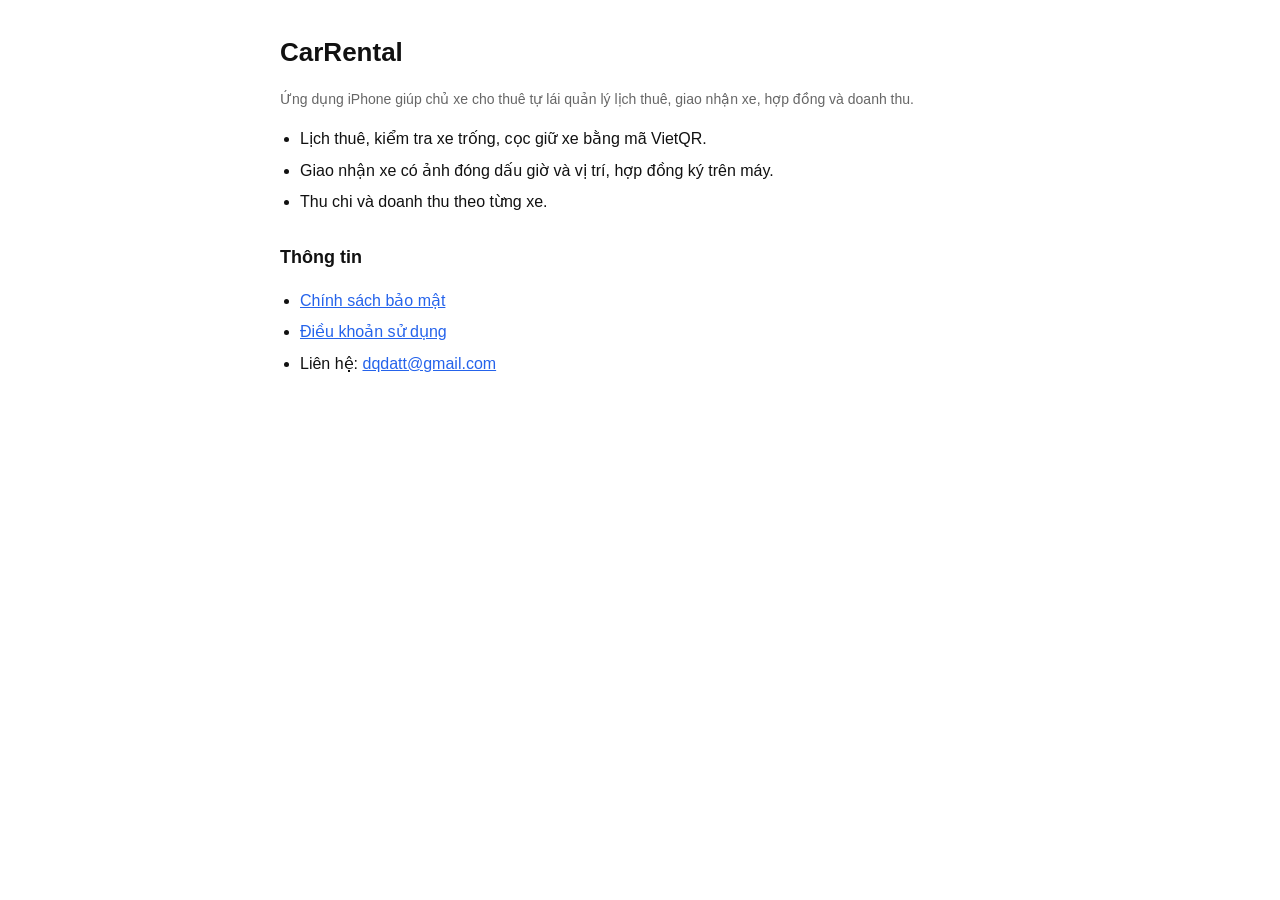
==== index.html @ dd9d507a "Trang pháp lý CarRental: Chính sách bảo mật, Điều khoản sử dụng Co-Authored-By: Claude Opus 5.5 <nor" ====
<!doctype html>
<html lang="vi"><head><meta charset="utf-8"><meta name="viewport" content="width=device-width,initial-scale=1">
<title>CarRental · Quản lý xe tự lái</title><style>body{font:16px/1.6 -apple-system,BlinkMacSystemFont,"Segoe UI",Roboto,sans-serif;color:#111;background:#fff;margin:0}
main{max-width:720px;margin:0 auto;padding:32px 20px 56px}h1{font-size:26px;margin:0 0 4px}h2{font-size:18px;margin:28px 0 6px}
.muted{color:#666;font-size:14px}ul{padding-left:20px}li{margin:6px 0}a{color:#2563eb}
@media (prefers-color-scheme:dark){body{background:#0b0d10;color:#e8eaed}.muted{color:#9aa0a6}a{color:#6ea8fe}}</style></head>
<body><main>
<h1>CarRental</h1>
<p class="muted">Ứng dụng iPhone giúp chủ xe cho thuê tự lái quản lý lịch thuê, giao nhận xe, hợp đồng và doanh thu.</p>
<ul>
<li>Lịch thuê, kiểm tra xe trống, cọc giữ xe bằng mã VietQR.</li>
<li>Giao nhận xe có ảnh đóng dấu giờ và vị trí, hợp đồng ký trên máy.</li>
<li>Thu chi và doanh thu theo từng xe.</li>
</ul>
<h2>Thông tin</h2>
<ul>
<li><a href="privacy.html">Chính sách bảo mật</a></li>
<li><a href="terms.html">Điều khoản sử dụng</a></li>
<li>Liên hệ: <a href="mailto:dqdatt@gmail.com">dqdatt@gmail.com</a></li>
</ul>
</main></body></html>
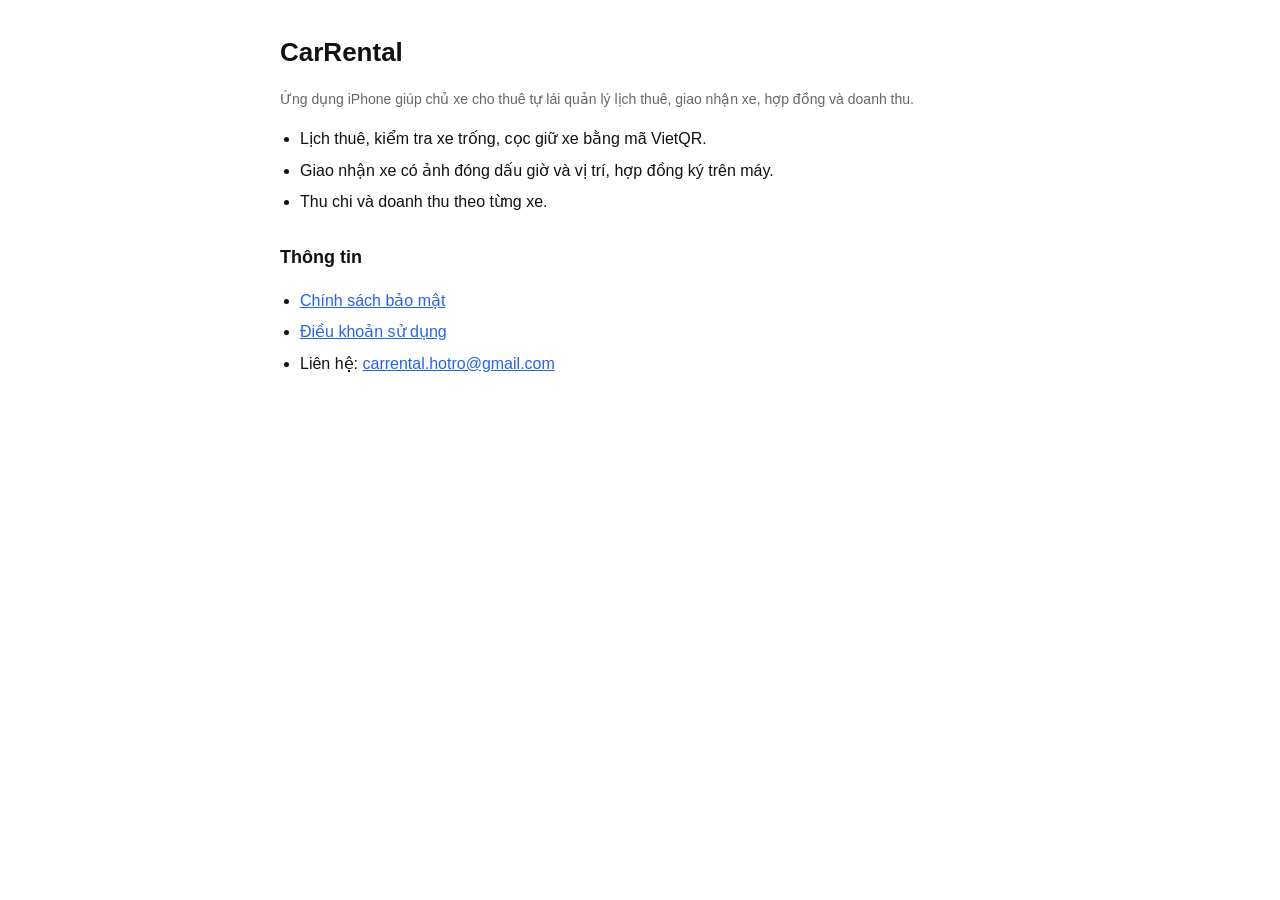
==== commit 25df9f81: "Cập nhật chính sách: đăng nhập bằng email, mã gửi qua Gmail, email liên hệ carrental.hotro@gmail.com" ====
--- a/index.html
+++ b/index.html
@@ -16,6 +16,6 @@
 <ul>
 <li><a href="privacy.html">Chính sách bảo mật</a></li>
 <li><a href="terms.html">Điều khoản sử dụng</a></li>
-<li>Liên hệ: <a href="mailto:dqdatt@gmail.com">dqdatt@gmail.com</a></li>
+<li>Liên hệ: <a href="mailto:carrental.hotro@gmail.com">carrental.hotro@gmail.com</a></li>
 </ul>
 </main></body></html>
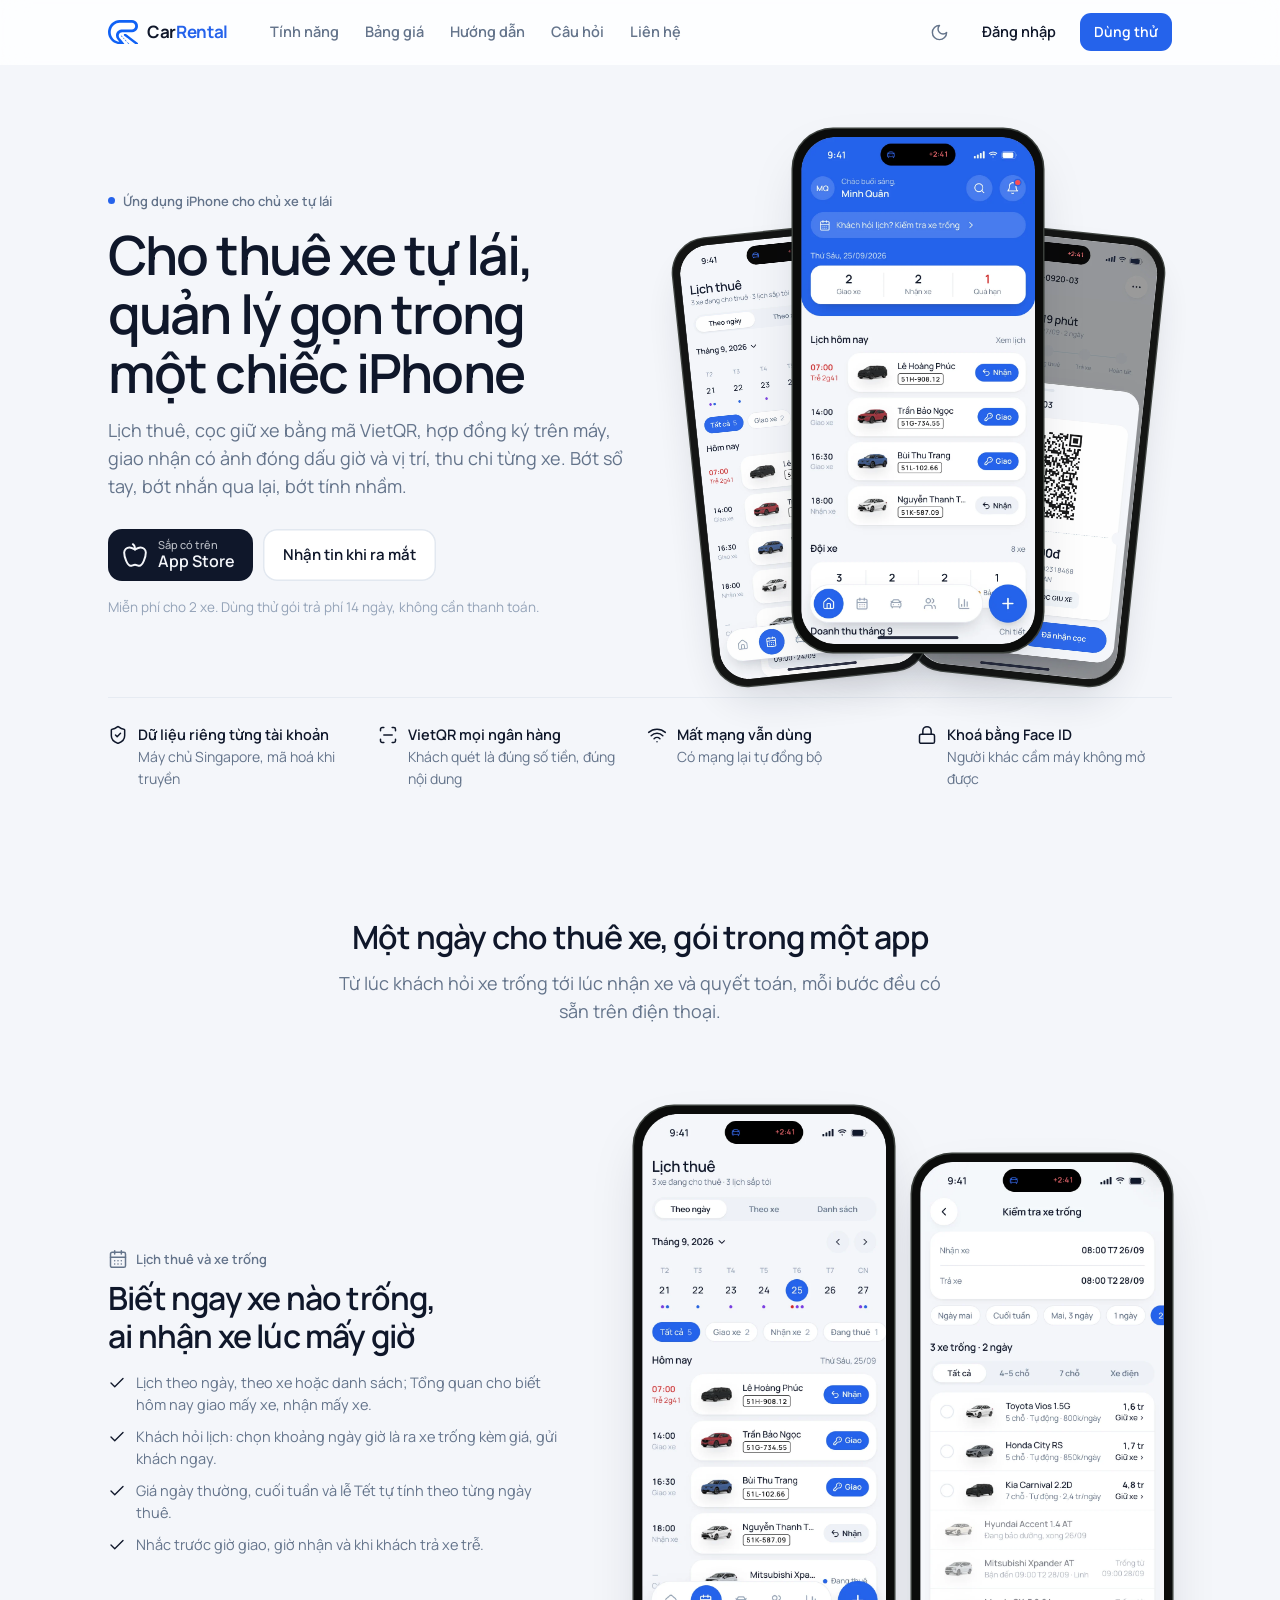
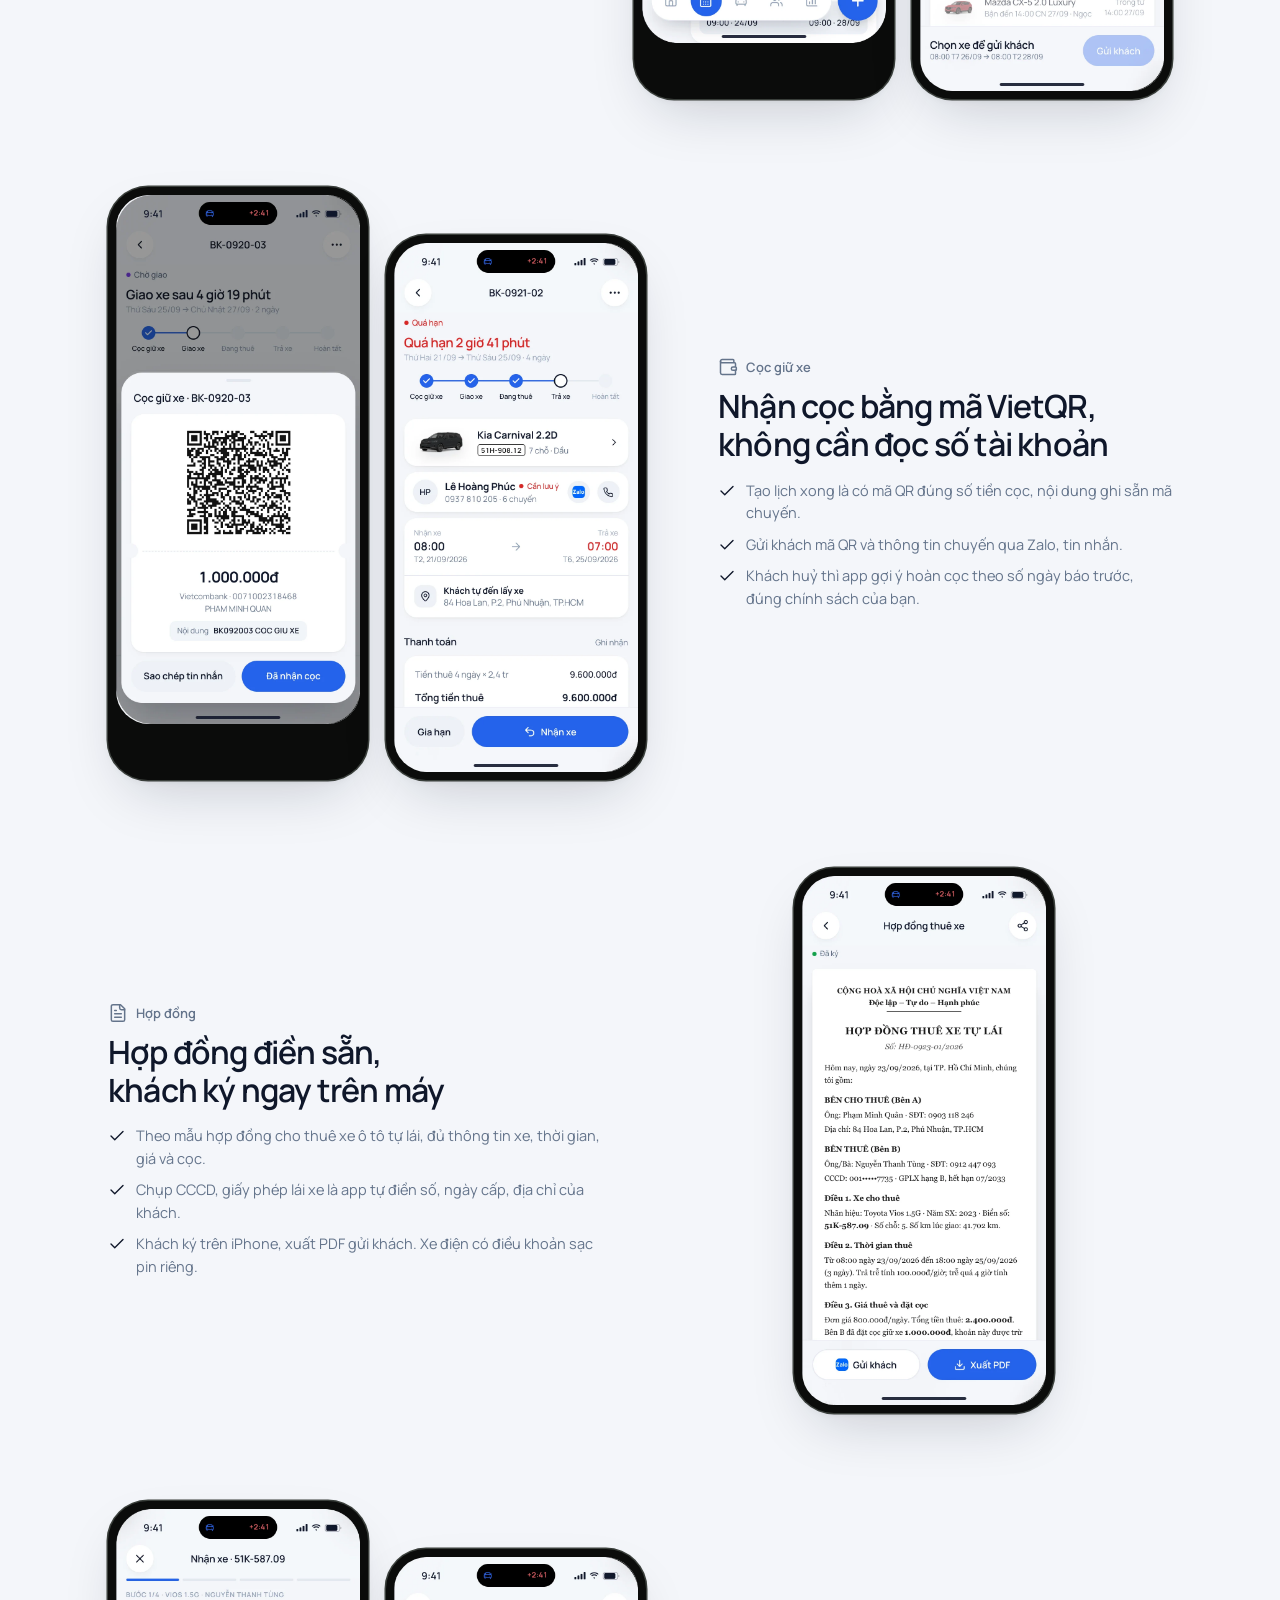
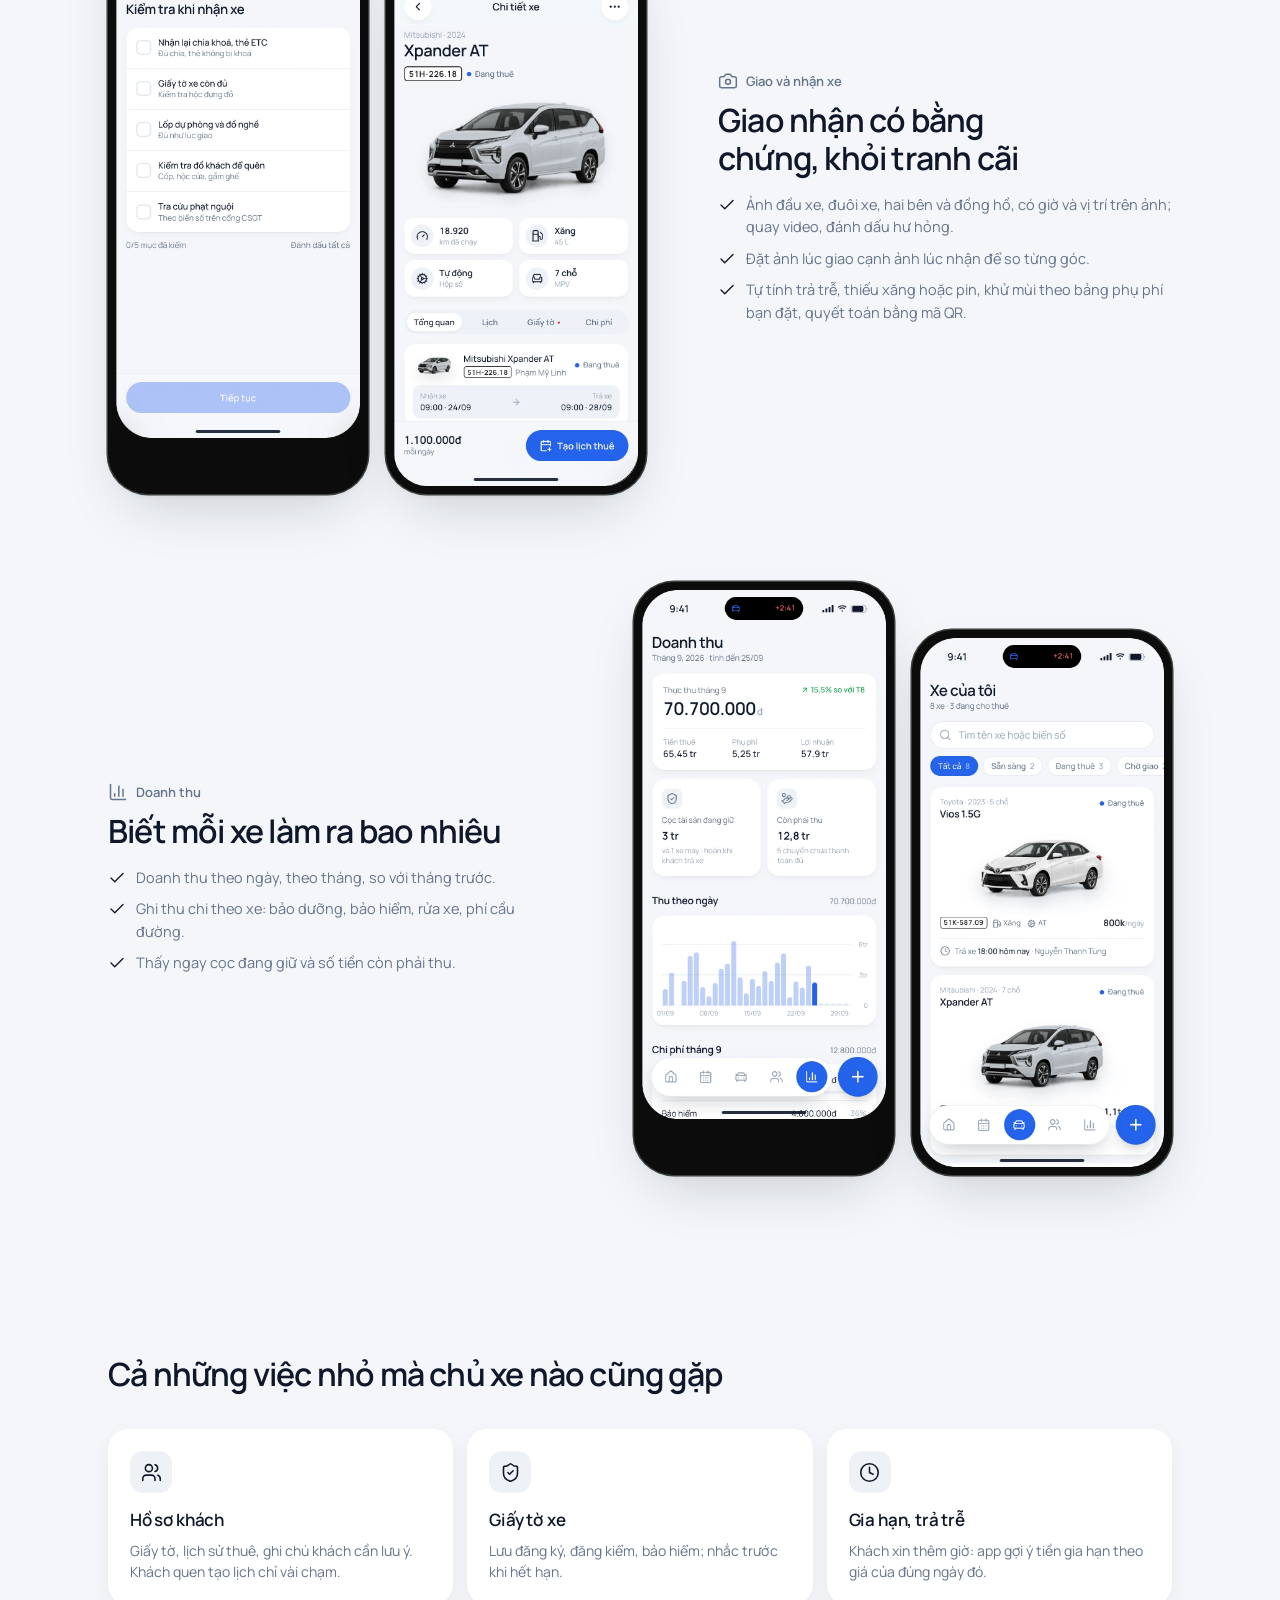
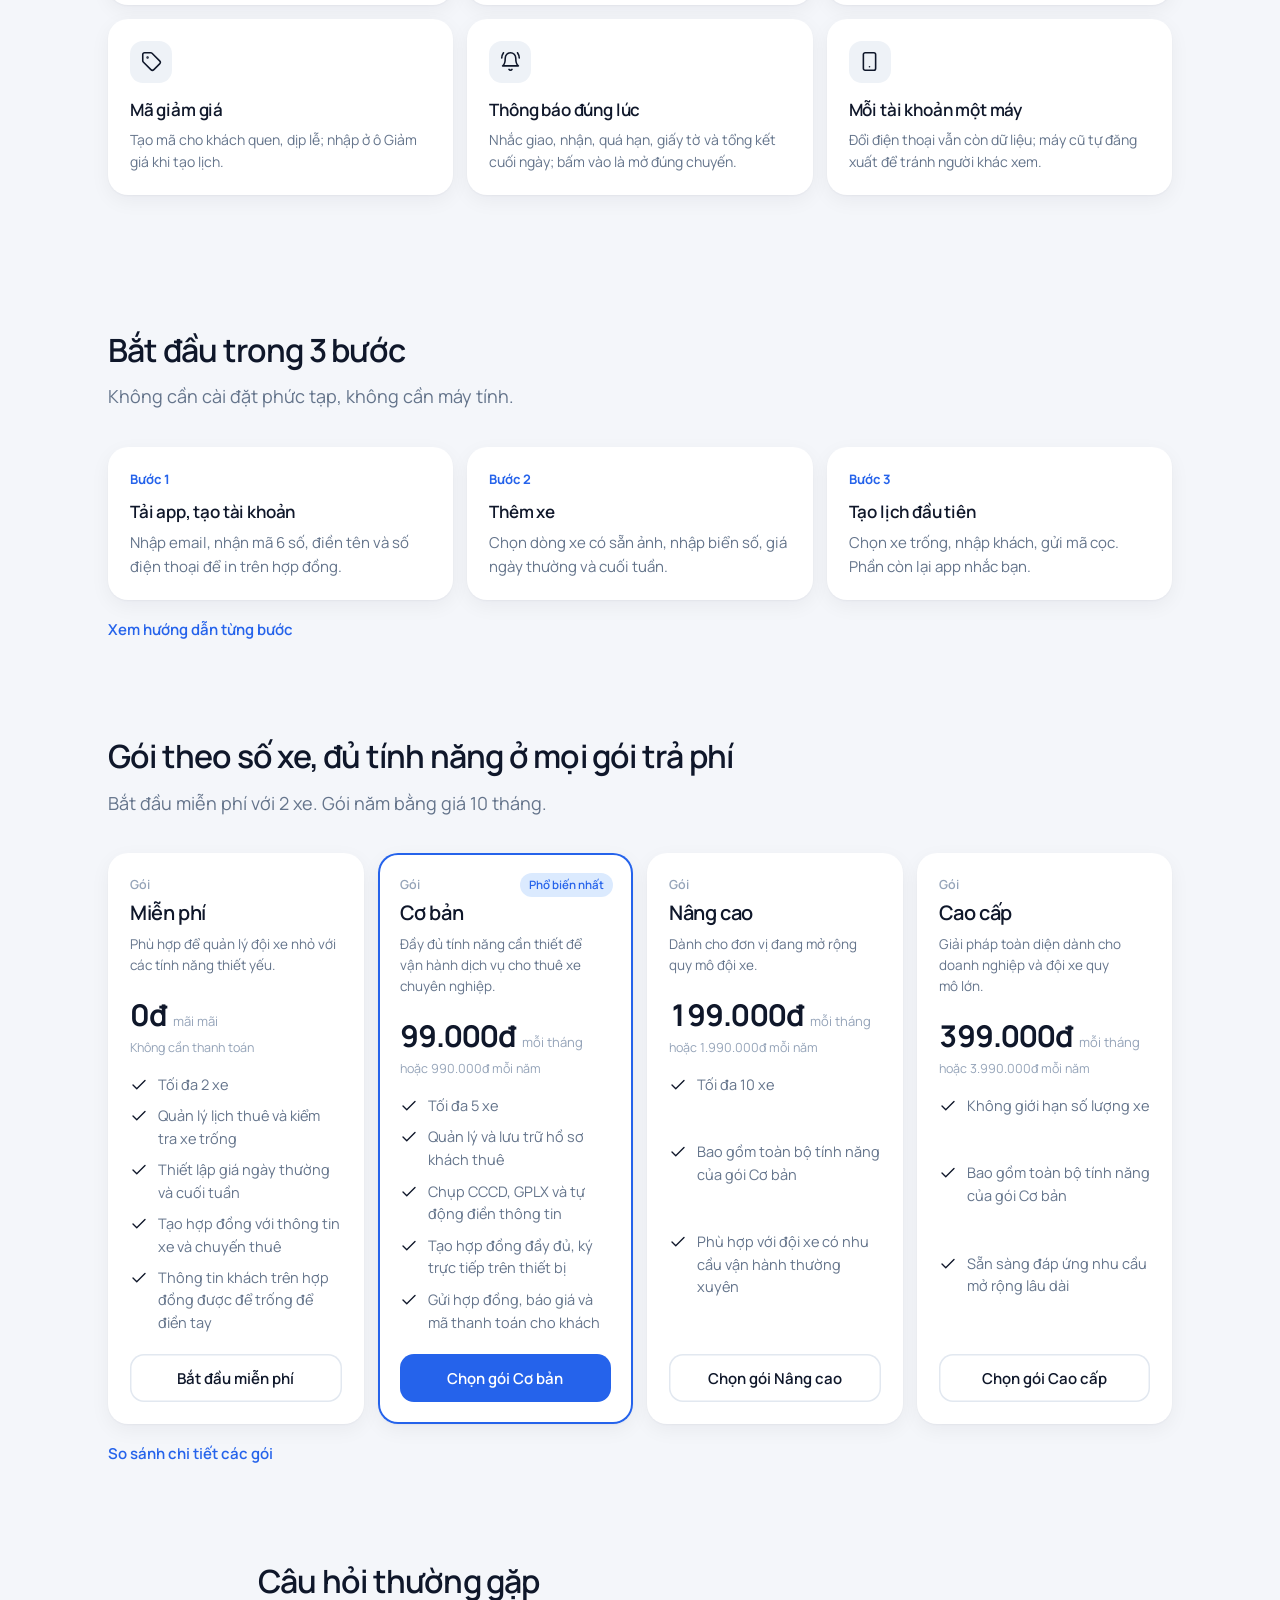
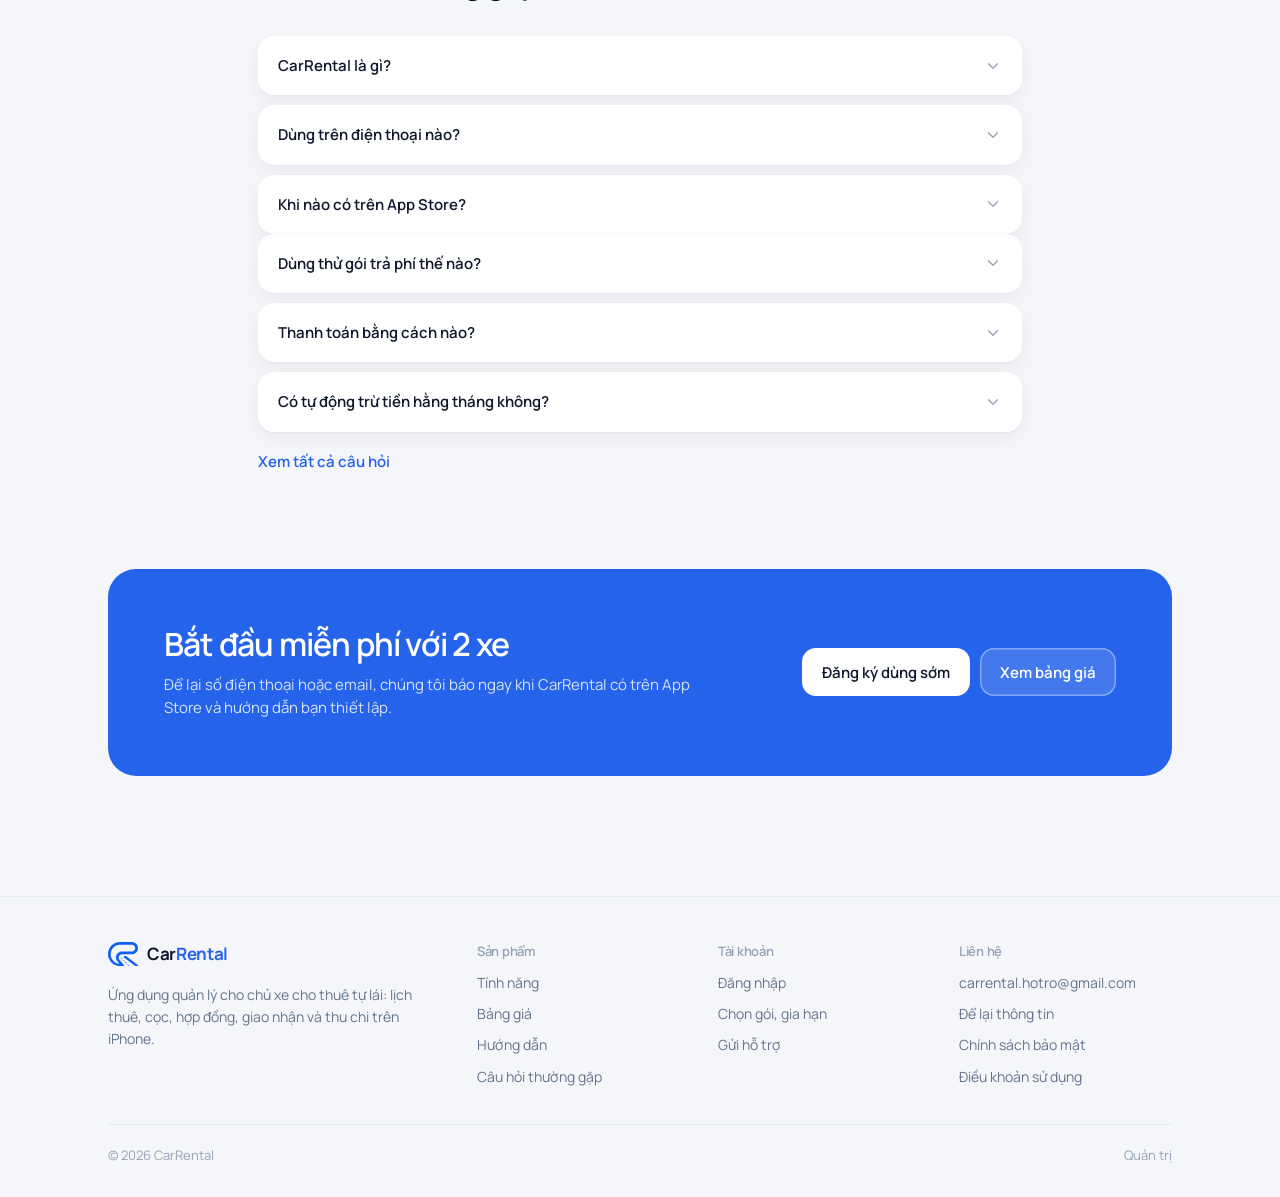
==== commit e1605d18: "Cập nhật trang web 03/10/2026 11:54" ====
--- a/index.html
+++ b/index.html
@@ -1,21 +1,248 @@
 <!doctype html>
-<html lang="vi"><head><meta charset="utf-8"><meta name="viewport" content="width=device-width,initial-scale=1">
-<title>CarRental · Quản lý xe tự lái</title><style>body{font:16px/1.6 -apple-system,BlinkMacSystemFont,"Segoe UI",Roboto,sans-serif;color:#111;background:#fff;margin:0}
-main{max-width:720px;margin:0 auto;padding:32px 20px 56px}h1{font-size:26px;margin:0 0 4px}h2{font-size:18px;margin:28px 0 6px}
-.muted{color:#666;font-size:14px}ul{padding-left:20px}li{margin:6px 0}a{color:#2563eb}
-@media (prefers-color-scheme:dark){body{background:#0b0d10;color:#e8eaed}.muted{color:#9aa0a6}a{color:#6ea8fe}}</style></head>
-<body><main>
-<h1>CarRental</h1>
-<p class="muted">Ứng dụng iPhone giúp chủ xe cho thuê tự lái quản lý lịch thuê, giao nhận xe, hợp đồng và doanh thu.</p>
-<ul>
-<li>Lịch thuê, kiểm tra xe trống, cọc giữ xe bằng mã VietQR.</li>
-<li>Giao nhận xe có ảnh đóng dấu giờ và vị trí, hợp đồng ký trên máy.</li>
-<li>Thu chi và doanh thu theo từng xe.</li>
-</ul>
-<h2>Thông tin</h2>
-<ul>
-<li><a href="privacy.html">Chính sách bảo mật</a></li>
-<li><a href="terms.html">Điều khoản sử dụng</a></li>
-<li>Liên hệ: <a href="mailto:carrental.hotro@gmail.com">carrental.hotro@gmail.com</a></li>
-</ul>
-</main></body></html>
+<html lang="vi">
+<head>
+<meta charset="utf-8">
+
+<meta name="viewport" content="width=device-width, initial-scale=1, viewport-fit=cover">
+<title>CarRental · Quản lý xe cho thuê tự lái trên iPhone</title>
+<meta name="description" content="Ứng dụng iPhone cho chủ xe cho thuê tự lái: lịch thuê, kiểm tra xe trống, cọc giữ xe bằng VietQR, hợp đồng ký trên máy, giao nhận có ảnh đóng dấu giờ và vị trí, thu chi từng xe. Miễn phí cho 2 xe.">
+<link rel="canonical" href="https://carrental.id.vn/">
+<meta property="og:type" content="website">
+<meta property="og:site_name" content="CarRental">
+<meta property="og:locale" content="vi_VN">
+<meta property="og:title" content="CarRental · Quản lý xe tự lái gọn trong iPhone">
+<meta property="og:description" content="Ứng dụng iPhone cho chủ xe cho thuê tự lái: lịch thuê, kiểm tra xe trống, cọc giữ xe bằng VietQR, hợp đồng ký trên máy, giao nhận có ảnh đóng dấu giờ và vị trí, thu chi từng xe. Miễn phí cho 2 xe.">
+<meta property="og:url" content="https://carrental.id.vn/">
+<meta property="og:image" content="https://carrental.id.vn/assets/og.png">
+<meta property="og:image:width" content="1200">
+<meta property="og:image:height" content="630">
+<meta name="twitter:card" content="summary_large_image">
+<meta name="theme-color" content="#F4F6FA" media="(prefers-color-scheme: light)">
+<meta name="theme-color" content="#0B1120" media="(prefers-color-scheme: dark)">
+<link rel="icon" href="./favicon.svg" type="image/svg+xml">
+<link rel="apple-touch-icon" href="./assets/apple-touch-icon.png">
+<script>try{var t=localStorage.getItem('cr-theme');if(t==='light'||t==='dark')document.documentElement.dataset.theme=t}catch(e){}</script>
+<link rel="preconnect" href="https://fonts.googleapis.com">
+<link rel="preconnect" href="https://fonts.gstatic.com" crossorigin>
+<link rel="stylesheet" href="https://fonts.googleapis.com/css2?family=Manrope:wght@400;500;600;700&display=swap">
+<link rel="stylesheet" href="./assets/site.css?v=4c509ae6">
+
+<script type="application/ld+json">{"@context":"https://schema.org","@type":"SoftwareApplication","name":"CarRental","operatingSystem":"iOS 17+","applicationCategory":"BusinessApplication","inLanguage":"vi","url":"https://carrental.id.vn/","description":"Ứng dụng iPhone cho chủ xe cho thuê tự lái: lịch thuê, kiểm tra xe trống, cọc giữ xe bằng VietQR, hợp đồng ký trên máy, giao nhận có ảnh đóng dấu giờ và vị trí, thu chi từng xe. Miễn phí cho 2 xe.","offers":[{"@type":"Offer","name":"Gói Miễn phí","price":0,"priceCurrency":"VND"},{"@type":"Offer","name":"Gói Cơ bản","price":99000,"priceCurrency":"VND"},{"@type":"Offer","name":"Gói Nâng cao","price":199000,"priceCurrency":"VND"},{"@type":"Offer","name":"Gói Cao cấp","price":399000,"priceCurrency":"VND"}]}</script>
+<script type="application/ld+json">{"@context":"https://schema.org","@type":"Organization","name":"CarRental","url":"https://carrental.id.vn/","logo":"https://carrental.id.vn/assets/icon-512.png","email":"carrental.hotro@gmail.com"}</script>
+
+</head>
+<body>
+<a class="skip" href="#main">Bỏ qua, tới nội dung</a>
+<header class="hdr"><div class="wrap">
+  <a class="logo" href="./" aria-label="CarRental, trang chủ"><svg viewBox="21.077 10.416 193.176 157.869"  aria-hidden="true"> <path class="mk-band" d="M196.019 50.456C195.735 61.77 186.627 70.894 175.313 71.177L175.172 71.177C175.03 71.193 174.904 71.193 174.762 71.193C174.573 71.193 174.399 71.193 174.21 71.177L110.439 71.177C106.956 71.177 103.521 71.65 100.322 72.564C98.62 73.021 96.982 73.604 95.406 74.313C95.39 74.313 95.374 74.329 95.359 74.329C91.608 75.952 88.189 78.19 85.195 80.9C85.179 80.9 85.163 80.916 85.148 80.931C82.422 83.405 80.058 86.258 78.12 89.409C78.104 89.409 78.104 89.425 78.104 89.425C75.961 92.923 74.369 96.815 73.44 100.944L73.44 100.975C73.408 100.991 73.408 101.007 73.424 101.038C72.778 103.812 72.447 106.695 72.447 109.658C72.447 118.419 75.331 126.487 80.2 132.963L82.106 135.327C82.138 135.343 82.169 135.374 82.185 135.406L94.46 150.47C63.197 148.28 38.52 121.87 38.52 89.63C38.52 87.172 38.662 84.745 38.946 82.365C39.387 78.521 40.191 74.77 41.31 71.177C48.716 47.525 69.957 30.097 95.406 28.742L98.636 28.647L174.21 28.647C174.399 28.631 174.573 28.631 174.762 28.631C174.951 28.631 175.124 28.631 175.313 28.647C186.627 28.931 195.751 38.055 196.019 49.369C196.035 49.542 196.035 49.731 196.035 49.904C196.035 50.093 196.035 50.267 196.019 50.456M208.026 28.647C204.954 23.81 200.857 19.713 196.019 16.64C189.889 12.685 182.593 10.416 174.762 10.416L99.077 10.416C97.848 10.416 96.619 10.447 95.406 10.494C77.757 11.314 61.653 17.995 48.968 28.647C36.125 39.41 26.812 54.254 22.999 71.177C21.738 76.724 21.077 82.491 21.077 88.416C21.077 130.269 54.042 164.416 95.406 166.338C96.619 166.386 97.848 166.417 99.077 166.417L107.461 166.417L123.616 166.417C124.571 166.417 125.346 165.643 125.346 164.688L125.346 162.703C125.346 162.008 125.098 161.337 124.647 160.809L123.502 159.468L114.158 148.548L113.701 147.996L113.685 147.996L97.092 128.583C97.076 128.567 97.045 128.536 97.045 128.52C96.446 127.968 95.91 127.37 95.406 126.723C95.122 126.377 94.854 126.03 94.586 125.668C94.586 125.652 94.571 125.652 94.571 125.636C91.86 121.87 90.285 117.237 90.285 112.242C90.285 108.129 91.356 104.269 93.247 100.944C93.877 99.825 94.586 98.769 95.406 97.776C96.966 95.822 98.841 94.152 100.953 92.828C104.404 90.654 108.453 89.409 112.802 89.409L174.762 89.409C175.534 89.409 176.306 89.393 177.078 89.346C184.027 88.936 190.504 86.73 196.019 83.185C200.857 80.112 204.954 75.999 208.026 71.177C211.982 65.032 214.251 57.736 214.251 49.904C214.251 42.073 211.982 34.777 208.026 28.647" fill="currentColor"/> <path class="mk-leg" d="M214.253 159.958L214.253 164.91C214.253 165.743 213.578 166.419 212.745 166.419L199.057 166.419C198.437 166.419 197.834 166.216 197.339 165.841L196.021 164.843L159.794 137.393L151.6 131.2L146.116 127.04L144.761 126.016L134.519 118.263L125.348 111.314L124.422 110.61C123.844 110.17 123.504 109.485 123.504 108.758L123.504 102.395C123.504 101.594 124.153 100.945 124.953 100.945L136.786 100.945C137.482 100.945 138.16 101.173 138.715 101.594L148.338 108.887L151.6 111.361L154.074 113.236L168.445 124.125L196.021 145.004L213.336 158.113C213.914 158.551 214.253 159.233 214.253 159.958" fill="currentColor"/> <path class="mk-lane" style="--d:0" d="M107.016 110.927L114.647 118.946C114.908 119.221 114.899 119.654 114.627 119.918L113.164 121.334C112.887 121.603 112.444 121.592 112.18 121.31L104.446 113.051C104.165 112.751 104.207 112.274 104.535 112.028L106.102 110.851C106.382 110.641 106.775 110.673 107.016 110.927" fill="currentColor"/><path class="mk-lane" style="--d:1" d="M120.043 124.62L126.852 131.796C127.112 132.07 127.103 132.503 126.831 132.766L125.285 134.263C125.008 134.531 124.566 134.52 124.302 134.239L117.538 127.02C117.281 126.745 117.291 126.314 117.562 126.052L119.063 124.599C119.338 124.332 119.779 124.342 120.043 124.62" fill="currentColor"/><path class="mk-lane" style="--d:2" d="M132.797 138.037L140.018 145.631C140.279 145.905 140.27 146.339 139.998 146.602L138.341 148.206C138.064 148.474 137.621 148.463 137.358 148.182L130.191 140.536C129.933 140.261 129.943 139.831 130.214 139.569L131.817 138.017C132.093 137.75 132.533 137.759 132.797 138.037" fill="currentColor"/><path class="mk-lane" style="--d:3" d="M159.938 168.285L156.425 168.228C156.238 168.225 156.061 168.146 155.933 168.01L145.291 156.643C145.034 156.369 145.044 155.938 145.315 155.676L147.03 154.016C147.305 153.749 147.745 153.758 148.01 154.036L160.449 167.12C160.87 167.563 160.549 168.295 159.938 168.285" fill="currentColor"/> </svg><b>Car<span>Rental</span></b></a>
+  <nav class="nav" aria-label="Chính"><a href="./tinh-nang/" >Tính năng</a><a href="./bang-gia/" >Bảng giá</a><a href="./huong-dan/" >Hướng dẫn</a><a href="./cau-hoi/" >Câu hỏi</a><a href="./lien-he/" >Liên hệ</a></nav>
+  <span class="grow"></span>
+  <button class="icon-btn theme-btn" type="button"></button>
+  <a class="hdr-login" href="./tai-khoan/" data-login>Đăng nhập</a>
+  <a class="btn sm" href="./lien-he/?muc=dung-thu">Dùng thử</a>
+  <button class="icon-btn menu-btn" id="menu-btn" type="button" aria-label="Mở menu" aria-expanded="false" aria-controls="menu"><svg class="i" viewBox="0 0 24 24" aria-hidden="true"><path d="M4 6h16"/><path d="M4 12h16"/><path d="M4 18h16"/></svg></button>
+</div></header>
+<nav class="menu" id="menu" hidden aria-label="Menu"><a href="./tinh-nang/">Tính năng</a><a href="./bang-gia/">Bảng giá</a><a href="./huong-dan/">Hướng dẫn</a><a href="./cau-hoi/">Câu hỏi</a><a href="./lien-he/">Liên hệ</a><a href="./tai-khoan/" data-login>Đăng nhập</a><a class="btn block" href="./lien-he/?muc=dung-thu">Dùng thử</a></nav>
+<main id="main">
+<section class="hero">
+  <div class="wrap hero-grid">
+    <div>
+      <span class="eyebrow"><i class="dot info"></i>Ứng dụng iPhone cho chủ xe tự lái</span>
+      <h1 class="h-hero" style="margin-top:14px">Cho thuê xe tự lái, quản lý gọn trong một chiếc iPhone</h1>
+      <p class="lead">Lịch thuê, cọc giữ xe bằng mã VietQR, hợp đồng ký trên máy, giao nhận có ảnh đóng dấu giờ và vị trí, thu chi từng xe. Bớt sổ tay, bớt nhắn qua lại, bớt tính nhầm.</p>
+      <div class="cta"><span class="store soon" aria-disabled="true"><svg class="i" viewBox="0 0 24 24" aria-hidden="true"><path d="M12 20.94c1.5 0 2.75 1.06 4 1.06 3 0 6-8 6-12.22A4.91 4.91 0 0 0 17 5c-2.22 0-4 1.44-5 2-1-.56-2.78-2-5-2a4.9 4.9 0 0 0-5 4.78C2 14 5 22 8 22c1.25 0 2.5-1.06 4-1.06Z"/><path d="M10 2c1 .5 2 2 2 5"/></svg><span><small>Sắp có trên</small><b>App Store</b></span></span><a class="btn line" href="./lien-he/?muc=dung-thu" style="height:52px">Nhận tin khi ra mắt</a></div>
+      <p class="fine">Miễn phí cho 2 xe. Dùng thử gói trả phí 14 ngày, không cần thanh toán.</p>
+    </div>
+    <div class="hero-shots" aria-label="Ảnh màn hình ứng dụng">
+      <div class="phone p2"><div class="scr"><img class="l" src="./assets/screens/cal-light.webp" alt="Màn Lịch thuê theo ngày" width="393" height="852" loading="lazy" decoding="async"><img class="d" src="./assets/screens/cal-dark.webp" alt="" width="393" height="852" loading="lazy" decoding="async"></div></div>
+      <div class="phone p3"><div class="scr"><img class="l" src="./assets/screens/holdqr-light.webp" alt="Mã VietQR cọc giữ xe" width="393" height="852" loading="lazy" decoding="async"><img class="d" src="./assets/screens/holdqr-dark.webp" alt="" width="393" height="852" loading="lazy" decoding="async"></div></div>
+      <div class="phone p1 eager"><div class="scr"><img class="l" src="./assets/screens/home-light.webp" alt="Màn Tổng quan: lịch giao nhận hôm nay, đội xe, doanh thu tháng" width="393" height="852" fetchpriority="high" decoding="async"><img class="d" src="./assets/screens/home-dark.webp" alt="" width="393" height="852" loading="lazy" decoding="async"></div></div>
+    </div>
+  </div>
+  <div class="wrap">
+    <div class="facts">
+      <div><svg class="i" viewBox="0 0 24 24" aria-hidden="true"><path d="M20 13c0 5-3.5 7.5-7.66 8.95a1 1 0 0 1-.67-.01C7.5 20.5 4 18 4 13V6a1 1 0 0 1 1-1c2 0 4.5-1.2 6.24-2.72a1.17 1.17 0 0 1 1.52 0C14.51 3.81 17 5 19 5a1 1 0 0 1 1 1z"/><path d="m9 12 2 2 4-4"/></svg><span><b>Dữ liệu riêng từng tài khoản</b>Máy chủ Singapore, mã hoá khi truyền</span></div>
+      <div><svg class="i" viewBox="0 0 24 24" aria-hidden="true"><path d="M3 7V5a2 2 0 0 1 2-2h2"/><path d="M17 3h2a2 2 0 0 1 2 2v2"/><path d="M21 17v2a2 2 0 0 1-2 2h-2"/><path d="M7 21H5a2 2 0 0 1-2-2v-2"/><path d="M7 12h10"/></svg><span><b>VietQR mọi ngân hàng</b>Khách quét là đúng số tiền, đúng nội dung</span></div>
+      <div><svg class="i" viewBox="0 0 24 24" aria-hidden="true"><path d="M12 20h.01"/><path d="M2 8.82a15 15 0 0 1 20 0"/><path d="M5 12.859a10 10 0 0 1 14 0"/><path d="M8.5 16.429a5 5 0 0 1 7 0"/></svg><span><b>Mất mạng vẫn dùng</b>Có mạng lại tự đồng bộ</span></div>
+      <div><svg class="i" viewBox="0 0 24 24" aria-hidden="true"><rect width="18" height="11" x="3" y="11" rx="2" ry="2"/><path d="M7 11V7a5 5 0 0 1 10 0v4"/></svg><span><b>Khoá bằng Face ID</b>Người khác cầm máy không mở được</span></div>
+    </div>
+  </div>
+</section>
+
+<section class="sec" id="tinh-nang">
+  <div class="wrap">
+    <div class="sec-head center reveal">
+      <h2 class="h-sec">Một ngày cho thuê xe, gói trong một app</h2>
+      <p class="lead">Từ lúc khách hỏi xe trống tới lúc nhận xe và quyết toán, mỗi bước đều có sẵn trên điện thoại.</p>
+    </div>
+
+    <div class="row-feature reveal">
+      <div class="copy">
+        <span class="eyebrow"><svg class="i" viewBox="0 0 24 24" aria-hidden="true"><path d="M8 2v4"/><path d="M16 2v4"/><rect width="18" height="18" x="3" y="4" rx="2"/><path d="M3 10h18"/><path d="M8 14h.01"/><path d="M12 14h.01"/><path d="M16 14h.01"/><path d="M8 18h.01"/><path d="M12 18h.01"/><path d="M16 18h.01"/></svg>Lịch thuê và xe trống</span>
+        <h3 class="h-sec">Biết ngay xe nào trống, ai nhận xe lúc mấy giờ</h3>
+        <ul class="checks">
+          <li><svg class="i" viewBox="0 0 24 24" aria-hidden="true"><path d="M20 6 9 17l-5-5"/></svg><span>Lịch theo ngày, theo xe hoặc danh sách; Tổng quan cho biết hôm nay giao mấy xe, nhận mấy xe.</span></li>
+          <li><svg class="i" viewBox="0 0 24 24" aria-hidden="true"><path d="M20 6 9 17l-5-5"/></svg><span>Khách hỏi lịch: chọn khoảng ngày giờ là ra xe trống kèm giá, gửi khách ngay.</span></li>
+          <li><svg class="i" viewBox="0 0 24 24" aria-hidden="true"><path d="M20 6 9 17l-5-5"/></svg><span>Giá ngày thường, cuối tuần và lễ Tết tự tính theo từng ngày thuê.</span></li>
+          <li><svg class="i" viewBox="0 0 24 24" aria-hidden="true"><path d="M20 6 9 17l-5-5"/></svg><span>Nhắc trước giờ giao, giờ nhận và khi khách trả xe trễ.</span></li>
+        </ul>
+      </div>
+      <div class="shots"><div class="phone "><div class="scr"><img class="l" src="./assets/screens/cal-light.webp" alt="Màn Lịch thuê theo ngày" width="393" height="852" loading="lazy" decoding="async"><img class="d" src="./assets/screens/cal-dark.webp" alt="" width="393" height="852" loading="lazy" decoding="async"></div></div><div class="phone "><div class="scr"><img class="l" src="./assets/screens/avail-light.webp" alt="Kiểm tra xe trống theo ngày giờ" width="393" height="852" loading="lazy" decoding="async"><img class="d" src="./assets/screens/avail-dark.webp" alt="" width="393" height="852" loading="lazy" decoding="async"></div></div></div>
+    </div>
+
+    <div class="row-feature flip reveal">
+      <div class="copy">
+        <span class="eyebrow"><svg class="i" viewBox="0 0 24 24" aria-hidden="true"><path d="M19 7V4a1 1 0 0 0-1-1H5a2 2 0 0 0 0 4h15a1 1 0 0 1 1 1v4h-3a2 2 0 0 0 0 4h3a1 1 0 0 0 1-1v-2a1 1 0 0 0-1-1"/><path d="M3 5v14a2 2 0 0 0 2 2h15a1 1 0 0 0 1-1v-4"/></svg>Cọc giữ xe</span>
+        <h3 class="h-sec">Nhận cọc bằng mã VietQR, không cần đọc số tài khoản</h3>
+        <ul class="checks">
+          <li><svg class="i" viewBox="0 0 24 24" aria-hidden="true"><path d="M20 6 9 17l-5-5"/></svg><span>Tạo lịch xong là có mã QR đúng số tiền cọc, nội dung ghi sẵn mã chuyến.</span></li>
+          <li><svg class="i" viewBox="0 0 24 24" aria-hidden="true"><path d="M20 6 9 17l-5-5"/></svg><span>Gửi khách mã QR và thông tin chuyến qua Zalo, tin nhắn.</span></li>
+          <li><svg class="i" viewBox="0 0 24 24" aria-hidden="true"><path d="M20 6 9 17l-5-5"/></svg><span>Khách huỷ thì app gợi ý hoàn cọc theo số ngày báo trước, đúng chính sách của bạn.</span></li>
+        </ul>
+      </div>
+      <div class="shots"><div class="phone "><div class="scr"><img class="l" src="./assets/screens/holdqr-light.webp" alt="Mã VietQR cọc giữ xe" width="393" height="852" loading="lazy" decoding="async"><img class="d" src="./assets/screens/holdqr-dark.webp" alt="" width="393" height="852" loading="lazy" decoding="async"></div></div><div class="phone "><div class="scr"><img class="l" src="./assets/screens/booking-light.webp" alt="Chi tiết chuyến quá hạn và thanh toán" width="393" height="852" loading="lazy" decoding="async"><img class="d" src="./assets/screens/booking-dark.webp" alt="" width="393" height="852" loading="lazy" decoding="async"></div></div></div>
+    </div>
+
+    <div class="row-feature reveal">
+      <div class="copy">
+        <span class="eyebrow"><svg class="i" viewBox="0 0 24 24" aria-hidden="true"><path d="M15 2H6a2 2 0 0 0-2 2v16a2 2 0 0 0 2 2h12a2 2 0 0 0 2-2V7Z"/><path d="M14 2v4a2 2 0 0 0 2 2h4"/><path d="M10 9H8"/><path d="M16 13H8"/><path d="M16 17H8"/></svg>Hợp đồng</span>
+        <h3 class="h-sec">Hợp đồng điền sẵn, khách ký ngay trên máy</h3>
+        <ul class="checks">
+          <li><svg class="i" viewBox="0 0 24 24" aria-hidden="true"><path d="M20 6 9 17l-5-5"/></svg><span>Theo mẫu hợp đồng cho thuê xe ô tô tự lái, đủ thông tin xe, thời gian, giá và cọc.</span></li>
+          <li><svg class="i" viewBox="0 0 24 24" aria-hidden="true"><path d="M20 6 9 17l-5-5"/></svg><span>Chụp CCCD, giấy phép lái xe là app tự điền số, ngày cấp, địa chỉ của khách.</span></li>
+          <li><svg class="i" viewBox="0 0 24 24" aria-hidden="true"><path d="M20 6 9 17l-5-5"/></svg><span>Khách ký trên iPhone, xuất PDF gửi khách. Xe điện có điều khoản sạc pin riêng.</span></li>
+        </ul>
+      </div>
+      <div class="shots"><div class="phone "><div class="scr"><img class="l" src="./assets/screens/contract-light.webp" alt="Hợp đồng thuê xe tự lái điền sẵn" width="393" height="852" loading="lazy" decoding="async"><img class="d" src="./assets/screens/contract-dark.webp" alt="" width="393" height="852" loading="lazy" decoding="async"></div></div></div>
+    </div>
+
+    <div class="row-feature flip reveal">
+      <div class="copy">
+        <span class="eyebrow"><svg class="i" viewBox="0 0 24 24" aria-hidden="true"><path d="M14.5 4h-5L7 7H4a2 2 0 0 0-2 2v9a2 2 0 0 0 2 2h16a2 2 0 0 0 2-2V9a2 2 0 0 0-2-2h-3l-2.5-3z"/><circle cx="12" cy="13" r="3"/></svg>Giao và nhận xe</span>
+        <h3 class="h-sec">Giao nhận có bằng chứng, khỏi tranh cãi</h3>
+        <ul class="checks">
+          <li><svg class="i" viewBox="0 0 24 24" aria-hidden="true"><path d="M20 6 9 17l-5-5"/></svg><span>Ảnh đầu xe, đuôi xe, hai bên và đồng hồ, có giờ và vị trí trên ảnh; quay video, đánh dấu hư hỏng.</span></li>
+          <li><svg class="i" viewBox="0 0 24 24" aria-hidden="true"><path d="M20 6 9 17l-5-5"/></svg><span>Đặt ảnh lúc giao cạnh ảnh lúc nhận để so từng góc.</span></li>
+          <li><svg class="i" viewBox="0 0 24 24" aria-hidden="true"><path d="M20 6 9 17l-5-5"/></svg><span>Tự tính trả trễ, thiếu xăng hoặc pin, khử mùi theo bảng phụ phí bạn đặt, quyết toán bằng mã QR.</span></li>
+        </ul>
+      </div>
+      <div class="shots"><div class="phone "><div class="scr"><img class="l" src="./assets/screens/returnCar-light.webp" alt="Kiểm tra khi nhận xe" width="393" height="852" loading="lazy" decoding="async"><img class="d" src="./assets/screens/returnCar-dark.webp" alt="" width="393" height="852" loading="lazy" decoding="async"></div></div><div class="phone "><div class="scr"><img class="l" src="./assets/screens/car-light.webp" alt="Chi tiết xe: thông số, lịch, giấy tờ" width="393" height="852" loading="lazy" decoding="async"><img class="d" src="./assets/screens/car-dark.webp" alt="" width="393" height="852" loading="lazy" decoding="async"></div></div></div>
+    </div>
+
+    <div class="row-feature reveal">
+      <div class="copy">
+        <span class="eyebrow"><svg class="i" viewBox="0 0 24 24" aria-hidden="true"><path d="M3 3v16a2 2 0 0 0 2 2h16"/><path d="M18 17V9"/><path d="M13 17V5"/><path d="M8 17v-3"/></svg>Doanh thu</span>
+        <h3 class="h-sec">Biết mỗi xe làm ra bao nhiêu</h3>
+        <ul class="checks">
+          <li><svg class="i" viewBox="0 0 24 24" aria-hidden="true"><path d="M20 6 9 17l-5-5"/></svg><span>Doanh thu theo ngày, theo tháng, so với tháng trước.</span></li>
+          <li><svg class="i" viewBox="0 0 24 24" aria-hidden="true"><path d="M20 6 9 17l-5-5"/></svg><span>Ghi thu chi theo xe: bảo dưỡng, bảo hiểm, rửa xe, phí cầu đường.</span></li>
+          <li><svg class="i" viewBox="0 0 24 24" aria-hidden="true"><path d="M20 6 9 17l-5-5"/></svg><span>Thấy ngay cọc đang giữ và số tiền còn phải thu.</span></li>
+        </ul>
+      </div>
+      <div class="shots"><div class="phone "><div class="scr"><img class="l" src="./assets/screens/revenue-light.webp" alt="Màn Doanh thu theo tháng" width="393" height="852" loading="lazy" decoding="async"><img class="d" src="./assets/screens/revenue-dark.webp" alt="" width="393" height="852" loading="lazy" decoding="async"></div></div><div class="phone "><div class="scr"><img class="l" src="./assets/screens/fleet-light.webp" alt="Danh sách xe và trạng thái" width="393" height="852" loading="lazy" decoding="async"><img class="d" src="./assets/screens/fleet-dark.webp" alt="" width="393" height="852" loading="lazy" decoding="async"></div></div></div>
+    </div>
+  </div>
+</section>
+
+<section class="sec tight">
+  <div class="wrap">
+    <div class="sec-head reveal"><h2 class="h-sec">Cả những việc nhỏ mà chủ xe nào cũng gặp</h2></div>
+    <div class="grid g3">
+      <article class="card feat reveal"><span class="ic"><svg class="i" viewBox="0 0 24 24" aria-hidden="true"><path d="M16 21v-2a4 4 0 0 0-4-4H6a4 4 0 0 0-4 4v2"/><circle cx="9" cy="7" r="4"/><path d="M22 21v-2a4 4 0 0 0-3-3.87"/><path d="M16 3.13a4 4 0 0 1 0 7.75"/></svg></span><h3 class="h-card">Hồ sơ khách</h3><p>Giấy tờ, lịch sử thuê, ghi chú khách cần lưu ý. Khách quen tạo lịch chỉ vài chạm.</p></article>
+      <article class="card feat reveal"><span class="ic"><svg class="i" viewBox="0 0 24 24" aria-hidden="true"><path d="M20 13c0 5-3.5 7.5-7.66 8.95a1 1 0 0 1-.67-.01C7.5 20.5 4 18 4 13V6a1 1 0 0 1 1-1c2 0 4.5-1.2 6.24-2.72a1.17 1.17 0 0 1 1.52 0C14.51 3.81 17 5 19 5a1 1 0 0 1 1 1z"/><path d="m9 12 2 2 4-4"/></svg></span><h3 class="h-card">Giấy tờ xe</h3><p>Lưu đăng ký, đăng kiểm, bảo hiểm; nhắc trước khi hết hạn.</p></article>
+      <article class="card feat reveal"><span class="ic"><svg class="i" viewBox="0 0 24 24" aria-hidden="true"><circle cx="12" cy="12" r="10"/><polyline points="12 6 12 12 16 14"/></svg></span><h3 class="h-card">Gia hạn, trả trễ</h3><p>Khách xin thêm giờ: app gợi ý tiền gia hạn theo giá của đúng ngày đó.</p></article>
+      <article class="card feat reveal"><span class="ic"><svg class="i" viewBox="0 0 24 24" aria-hidden="true"><path d="M12.586 2.586A2 2 0 0 0 11.172 2H4a2 2 0 0 0-2 2v7.172a2 2 0 0 0 .586 1.414l8.704 8.704a2.426 2.426 0 0 0 3.42 0l6.58-6.58a2.426 2.426 0 0 0 0-3.42z"/><circle cx="7.5" cy="7.5" r=".5" fill="currentColor"/></svg></span><h3 class="h-card">Mã giảm giá</h3><p>Tạo mã cho khách quen, dịp lễ; nhập ở ô Giảm giá khi tạo lịch.</p></article>
+      <article class="card feat reveal"><span class="ic"><svg class="i" viewBox="0 0 24 24" aria-hidden="true"><path d="M6 8a6 6 0 0 1 12 0c0 7 3 9 3 9H3s3-2 3-9"/><path d="M10.3 21a1.94 1.94 0 0 0 3.4 0"/><path d="M4 2C2.8 3.7 2 5.7 2 8"/><path d="M22 8c0-2.3-.8-4.3-2-6"/></svg></span><h3 class="h-card">Thông báo đúng lúc</h3><p>Nhắc giao, nhận, quá hạn, giấy tờ và tổng kết cuối ngày; bấm vào là mở đúng chuyến.</p></article>
+      <article class="card feat reveal"><span class="ic"><svg class="i" viewBox="0 0 24 24" aria-hidden="true"><rect width="14" height="20" x="5" y="2" rx="2" ry="2"/><path d="M12 18h.01"/></svg></span><h3 class="h-card">Mỗi tài khoản một máy</h3><p>Đổi điện thoại vẫn còn dữ liệu; máy cũ tự đăng xuất để tránh người khác xem.</p></article>
+    </div>
+  </div>
+</section>
+
+<section class="sec">
+  <div class="wrap">
+    <div class="sec-head reveal"><h2 class="h-sec">Bắt đầu trong 3 bước</h2><p class="lead">Không cần cài đặt phức tạp, không cần máy tính.</p></div>
+    <div class="grid g3 steps3">
+      <article class="card reveal"><span class="n">Bước 1</span><h3 class="h-card">Tải app, tạo tài khoản</h3><p class="muted" style="margin:6px 0 0">Nhập email, nhận mã 6 số, điền tên và số điện thoại để in trên hợp đồng.</p></article>
+      <article class="card reveal"><span class="n">Bước 2</span><h3 class="h-card">Thêm xe</h3><p class="muted" style="margin:6px 0 0">Chọn dòng xe có sẵn ảnh, nhập biển số, giá ngày thường và cuối tuần.</p></article>
+      <article class="card reveal"><span class="n">Bước 3</span><h3 class="h-card">Tạo lịch đầu tiên</h3><p class="muted" style="margin:6px 0 0">Chọn xe trống, nhập khách, gửi mã cọc. Phần còn lại app nhắc bạn.</p></article>
+    </div>
+    <p style="margin:18px 0 0"><a class="link" href="./huong-dan/">Xem hướng dẫn từng bước</a></p>
+  </div>
+</section>
+
+<section class="sec" id="bang-gia" style="padding-top:0">
+  <div class="wrap">
+    <div class="sec-head reveal"><h2 class="h-sec">Gói theo số xe, đủ tính năng ở mọi gói trả phí</h2><p class="lead">Bắt đầu miễn phí với 2 xe. Gói năm bằng giá 10 tháng.</p></div>
+    <div class="plans">
+  <article class="plan ">
+    <span class="kicker">Gói</span><h3>Miễn phí</h3>
+    <p class="tagline">Phù hợp để quản lý đội xe nhỏ với các tính năng thiết yếu.</p>
+    <div class="price"><b>0đ</b><span>mãi mãi</span></div>
+    <div class="per">Không cần thanh toán</div>
+    <ul class="checks"><li><svg class="i" viewBox="0 0 24 24" aria-hidden="true"><path d="M20 6 9 17l-5-5"/></svg><span>Tối đa 2 xe</span></li><li><svg class="i" viewBox="0 0 24 24" aria-hidden="true"><path d="M20 6 9 17l-5-5"/></svg><span>Quản lý lịch thuê và kiểm tra xe trống</span></li><li><svg class="i" viewBox="0 0 24 24" aria-hidden="true"><path d="M20 6 9 17l-5-5"/></svg><span>Thiết lập giá ngày thường và cuối tuần</span></li><li><svg class="i" viewBox="0 0 24 24" aria-hidden="true"><path d="M20 6 9 17l-5-5"/></svg><span>Tạo hợp đồng với thông tin xe và chuyến thuê</span></li><li><svg class="i" viewBox="0 0 24 24" aria-hidden="true"><path d="M20 6 9 17l-5-5"/></svg><span>Thông tin khách trên hợp đồng được để trống để điền tay</span></li></ul>
+    
+    <a class="btn line block" href="./huong-dan/">Bắt đầu miễn phí</a>
+  </article>
+  <article class="plan hot"><span class="tag">Phổ biến nhất</span>
+    <span class="kicker">Gói</span><h3>Cơ bản</h3>
+    <p class="tagline">Đầy đủ tính năng cần thiết để vận hành dịch vụ cho thuê xe chuyên nghiệp.</p>
+    <div class="price"><b class="num" data-period-month><span data-price="basic:month">99.000đ</span></b><b class="num" data-period-year hidden><span data-price="basic:year">990.000đ</span></b><span data-period-month>mỗi tháng</span><span data-period-year hidden>mỗi năm</span></div>
+    <div class="per"><span data-period-month>hoặc <span data-price="basic:year">990.000đ</span> mỗi năm</span><span data-period-year hidden>tương đương 10 tháng</span></div>
+    <ul class="checks"><li><svg class="i" viewBox="0 0 24 24" aria-hidden="true"><path d="M20 6 9 17l-5-5"/></svg><span>Tối đa 5 xe</span></li><li><svg class="i" viewBox="0 0 24 24" aria-hidden="true"><path d="M20 6 9 17l-5-5"/></svg><span>Quản lý và lưu trữ hồ sơ khách thuê</span></li><li><svg class="i" viewBox="0 0 24 24" aria-hidden="true"><path d="M20 6 9 17l-5-5"/></svg><span>Chụp CCCD, GPLX và tự động điền thông tin</span></li><li><svg class="i" viewBox="0 0 24 24" aria-hidden="true"><path d="M20 6 9 17l-5-5"/></svg><span>Tạo hợp đồng đầy đủ, ký trực tiếp trên thiết bị</span></li><li><svg class="i" viewBox="0 0 24 24" aria-hidden="true"><path d="M20 6 9 17l-5-5"/></svg><span>Gửi hợp đồng, báo giá và mã thanh toán cho khách</span></li></ul>
+    
+    <a class="btn  block" href="./goi/?plan=basic" data-goi="basic">Chọn gói Cơ bản</a>
+  </article>
+  <article class="plan ">
+    <span class="kicker">Gói</span><h3>Nâng cao</h3>
+    <p class="tagline">Dành cho đơn vị đang mở rộng quy mô đội xe.</p>
+    <div class="price"><b class="num" data-period-month><span data-price="pro:month">199.000đ</span></b><b class="num" data-period-year hidden><span data-price="pro:year">1.990.000đ</span></b><span data-period-month>mỗi tháng</span><span data-period-year hidden>mỗi năm</span></div>
+    <div class="per"><span data-period-month>hoặc <span data-price="pro:year">1.990.000đ</span> mỗi năm</span><span data-period-year hidden>tương đương 10 tháng</span></div>
+    <ul class="checks"><li><svg class="i" viewBox="0 0 24 24" aria-hidden="true"><path d="M20 6 9 17l-5-5"/></svg><span>Tối đa 10 xe</span></li><li><svg class="i" viewBox="0 0 24 24" aria-hidden="true"><path d="M20 6 9 17l-5-5"/></svg><span>Bao gồm toàn bộ tính năng của gói Cơ bản</span></li><li><svg class="i" viewBox="0 0 24 24" aria-hidden="true"><path d="M20 6 9 17l-5-5"/></svg><span>Phù hợp với đội xe có nhu cầu vận hành thường xuyên</span></li></ul>
+    
+    <a class="btn line block" href="./goi/?plan=pro" data-goi="pro">Chọn gói Nâng cao</a>
+  </article>
+  <article class="plan ">
+    <span class="kicker">Gói</span><h3>Cao cấp</h3>
+    <p class="tagline">Giải pháp toàn diện dành cho doanh nghiệp và đội xe quy mô lớn.</p>
+    <div class="price"><b class="num" data-period-month><span data-price="fleet:month">399.000đ</span></b><b class="num" data-period-year hidden><span data-price="fleet:year">3.990.000đ</span></b><span data-period-month>mỗi tháng</span><span data-period-year hidden>mỗi năm</span></div>
+    <div class="per"><span data-period-month>hoặc <span data-price="fleet:year">3.990.000đ</span> mỗi năm</span><span data-period-year hidden>tương đương 10 tháng</span></div>
+    <ul class="checks"><li><svg class="i" viewBox="0 0 24 24" aria-hidden="true"><path d="M20 6 9 17l-5-5"/></svg><span>Không giới hạn số lượng xe</span></li><li><svg class="i" viewBox="0 0 24 24" aria-hidden="true"><path d="M20 6 9 17l-5-5"/></svg><span>Bao gồm toàn bộ tính năng của gói Cơ bản</span></li><li><svg class="i" viewBox="0 0 24 24" aria-hidden="true"><path d="M20 6 9 17l-5-5"/></svg><span>Sẵn sàng đáp ứng nhu cầu mở rộng lâu dài</span></li></ul>
+    
+    <a class="btn line block" href="./goi/?plan=fleet" data-goi="fleet">Chọn gói Cao cấp</a>
+  </article></div>
+    <p style="margin:18px 0 0"><a class="link" href="./bang-gia/">So sánh chi tiết các gói</a></p>
+  </div>
+</section>
+
+<section class="sec" style="padding-top:0">
+  <div class="wrap" style="max-width:820px">
+    <div class="sec-head reveal"><h2 class="h-sec">Câu hỏi thường gặp</h2></div>
+    <div class="faq"><details><summary>CarRental là gì?<svg class="i" viewBox="0 0 24 24" aria-hidden="true"><path d="m6 9 6 6 6-6"/></svg></summary><div class="a"><p>Ứng dụng trên iPhone giúp chủ xe cho thuê tự lái quản lý lịch thuê, cọc giữ xe, hợp đồng, giao nhận xe và thu chi. Mọi thứ nằm trong một app, thay cho sổ tay, nhóm Zalo và bảng tính.</p></div></details><details><summary>Dùng trên điện thoại nào?<svg class="i" viewBox="0 0 24 24" aria-hidden="true"><path d="m6 9 6 6 6-6"/></svg></summary><div class="a"><p>iPhone chạy iOS 17 trở lên. Bản Android chưa có. Trang web này dùng để xem gói, thanh toán và gửi hỗ trợ, việc quản lý xe làm trong app.</p></div></details><details><summary>Khi nào có trên App Store?<svg class="i" viewBox="0 0 24 24" aria-hidden="true"><path d="m6 9 6 6 6-6"/></svg></summary><div class="a"><p>CarRental đang được hoàn thiện. Để lại số điện thoại hoặc email ở trang <a href="./lien-he/">Liên hệ</a>, chúng tôi báo ngay khi app lên App Store.</p></div></details></div><div class="faq"><details><summary>Dùng thử gói trả phí thế nào?<svg class="i" viewBox="0 0 24 24" aria-hidden="true"><path d="m6 9 6 6 6-6"/></svg></summary><div class="a"><p>Mỗi tài khoản được dùng thử một gói trả phí trong 14 ngày, một lần, không cần thanh toán. Bắt đầu dùng thử ngay trong app. Hết dùng thử, tài khoản về gói Miễn phí, dữ liệu giữ nguyên.</p></div></details><details><summary>Thanh toán bằng cách nào?<svg class="i" viewBox="0 0 24 24" aria-hidden="true"><path d="m6 9 6 6 6-6"/></svg></summary><div class="a"><p>Chuyển khoản ngân hàng. Chọn gói ở trang <a href="./goi/">Chọn gói</a>, quét mã VietQR bằng app ngân hàng bất kỳ. Gói kích hoạt tự động ngay khi nhận được tiền, thường trong vài giây, kèm email xác nhận.</p></div></details><details><summary>Có tự động trừ tiền hằng tháng không?<svg class="i" viewBox="0 0 24 24" aria-hidden="true"><path d="m6 9 6 6 6-6"/></svg></summary><div class="a"><p>Không. Mỗi kỳ bạn chủ động chuyển khoản một lần. Trước khi hết hạn 7, 3 và 1 ngày, CarRental gửi email nhắc kèm link gia hạn.</p></div></details></div>
+    <p style="margin:18px 0 0"><a class="link" href="./cau-hoi/">Xem tất cả câu hỏi</a></p>
+  </div>
+</section>
+
+<section class="sec" style="padding-top:0">
+  <div class="wrap">
+    <div class="band reveal">
+      <div><h2 class="h-sec">Bắt đầu miễn phí với 2 xe</h2><p>Để lại số điện thoại hoặc email, chúng tôi báo ngay khi CarRental có trên App Store và hướng dẫn bạn thiết lập.</p></div>
+      <div class="cta"><a class="btn white" href="./lien-he/?muc=dung-thu">Đăng ký dùng sớm</a><a class="btn ghost-w" href="./bang-gia/">Xem bảng giá</a></div>
+    </div>
+  </div>
+</section>
+</main>
+<footer class="ftr"><div class="wrap">
+  <div class="ftr-grid">
+    <div class="ftr-brand"><a class="logo" href="./"><svg viewBox="21.077 10.416 193.176 157.869"  aria-hidden="true"> <path class="mk-band" d="M196.019 50.456C195.735 61.77 186.627 70.894 175.313 71.177L175.172 71.177C175.03 71.193 174.904 71.193 174.762 71.193C174.573 71.193 174.399 71.193 174.21 71.177L110.439 71.177C106.956 71.177 103.521 71.65 100.322 72.564C98.62 73.021 96.982 73.604 95.406 74.313C95.39 74.313 95.374 74.329 95.359 74.329C91.608 75.952 88.189 78.19 85.195 80.9C85.179 80.9 85.163 80.916 85.148 80.931C82.422 83.405 80.058 86.258 78.12 89.409C78.104 89.409 78.104 89.425 78.104 89.425C75.961 92.923 74.369 96.815 73.44 100.944L73.44 100.975C73.408 100.991 73.408 101.007 73.424 101.038C72.778 103.812 72.447 106.695 72.447 109.658C72.447 118.419 75.331 126.487 80.2 132.963L82.106 135.327C82.138 135.343 82.169 135.374 82.185 135.406L94.46 150.47C63.197 148.28 38.52 121.87 38.52 89.63C38.52 87.172 38.662 84.745 38.946 82.365C39.387 78.521 40.191 74.77 41.31 71.177C48.716 47.525 69.957 30.097 95.406 28.742L98.636 28.647L174.21 28.647C174.399 28.631 174.573 28.631 174.762 28.631C174.951 28.631 175.124 28.631 175.313 28.647C186.627 28.931 195.751 38.055 196.019 49.369C196.035 49.542 196.035 49.731 196.035 49.904C196.035 50.093 196.035 50.267 196.019 50.456M208.026 28.647C204.954 23.81 200.857 19.713 196.019 16.64C189.889 12.685 182.593 10.416 174.762 10.416L99.077 10.416C97.848 10.416 96.619 10.447 95.406 10.494C77.757 11.314 61.653 17.995 48.968 28.647C36.125 39.41 26.812 54.254 22.999 71.177C21.738 76.724 21.077 82.491 21.077 88.416C21.077 130.269 54.042 164.416 95.406 166.338C96.619 166.386 97.848 166.417 99.077 166.417L107.461 166.417L123.616 166.417C124.571 166.417 125.346 165.643 125.346 164.688L125.346 162.703C125.346 162.008 125.098 161.337 124.647 160.809L123.502 159.468L114.158 148.548L113.701 147.996L113.685 147.996L97.092 128.583C97.076 128.567 97.045 128.536 97.045 128.52C96.446 127.968 95.91 127.37 95.406 126.723C95.122 126.377 94.854 126.03 94.586 125.668C94.586 125.652 94.571 125.652 94.571 125.636C91.86 121.87 90.285 117.237 90.285 112.242C90.285 108.129 91.356 104.269 93.247 100.944C93.877 99.825 94.586 98.769 95.406 97.776C96.966 95.822 98.841 94.152 100.953 92.828C104.404 90.654 108.453 89.409 112.802 89.409L174.762 89.409C175.534 89.409 176.306 89.393 177.078 89.346C184.027 88.936 190.504 86.73 196.019 83.185C200.857 80.112 204.954 75.999 208.026 71.177C211.982 65.032 214.251 57.736 214.251 49.904C214.251 42.073 211.982 34.777 208.026 28.647" fill="currentColor"/> <path class="mk-leg" d="M214.253 159.958L214.253 164.91C214.253 165.743 213.578 166.419 212.745 166.419L199.057 166.419C198.437 166.419 197.834 166.216 197.339 165.841L196.021 164.843L159.794 137.393L151.6 131.2L146.116 127.04L144.761 126.016L134.519 118.263L125.348 111.314L124.422 110.61C123.844 110.17 123.504 109.485 123.504 108.758L123.504 102.395C123.504 101.594 124.153 100.945 124.953 100.945L136.786 100.945C137.482 100.945 138.16 101.173 138.715 101.594L148.338 108.887L151.6 111.361L154.074 113.236L168.445 124.125L196.021 145.004L213.336 158.113C213.914 158.551 214.253 159.233 214.253 159.958" fill="currentColor"/> <path class="mk-lane" style="--d:0" d="M107.016 110.927L114.647 118.946C114.908 119.221 114.899 119.654 114.627 119.918L113.164 121.334C112.887 121.603 112.444 121.592 112.18 121.31L104.446 113.051C104.165 112.751 104.207 112.274 104.535 112.028L106.102 110.851C106.382 110.641 106.775 110.673 107.016 110.927" fill="currentColor"/><path class="mk-lane" style="--d:1" d="M120.043 124.62L126.852 131.796C127.112 132.07 127.103 132.503 126.831 132.766L125.285 134.263C125.008 134.531 124.566 134.52 124.302 134.239L117.538 127.02C117.281 126.745 117.291 126.314 117.562 126.052L119.063 124.599C119.338 124.332 119.779 124.342 120.043 124.62" fill="currentColor"/><path class="mk-lane" style="--d:2" d="M132.797 138.037L140.018 145.631C140.279 145.905 140.27 146.339 139.998 146.602L138.341 148.206C138.064 148.474 137.621 148.463 137.358 148.182L130.191 140.536C129.933 140.261 129.943 139.831 130.214 139.569L131.817 138.017C132.093 137.75 132.533 137.759 132.797 138.037" fill="currentColor"/><path class="mk-lane" style="--d:3" d="M159.938 168.285L156.425 168.228C156.238 168.225 156.061 168.146 155.933 168.01L145.291 156.643C145.034 156.369 145.044 155.938 145.315 155.676L147.03 154.016C147.305 153.749 147.745 153.758 148.01 154.036L160.449 167.12C160.87 167.563 160.549 168.295 159.938 168.285" fill="currentColor"/> </svg><b>Car<span>Rental</span></b></a><p>Ứng dụng quản lý cho chủ xe cho thuê tự lái: lịch thuê, cọc, hợp đồng, giao nhận và thu chi trên iPhone.</p></div>
+    <div><h3>Sản phẩm</h3><ul><li><a href="./tinh-nang/">Tính năng</a></li><li><a href="./bang-gia/">Bảng giá</a></li><li><a href="./huong-dan/">Hướng dẫn</a></li><li><a href="./cau-hoi/">Câu hỏi thường gặp</a></li></ul></div>
+    <div><h3>Tài khoản</h3><ul><li><a href="./tai-khoan/">Đăng nhập</a></li><li><a href="./goi/">Chọn gói, gia hạn</a></li><li><a href="./tai-khoan/#ho-tro">Gửi hỗ trợ</a></li></ul></div>
+    <div><h3>Liên hệ</h3><ul><li><a href="mailto:carrental.hotro@gmail.com">carrental.hotro@gmail.com</a></li><li><a href="./lien-he/">Để lại thông tin</a></li><li><a href="./privacy.html">Chính sách bảo mật</a></li><li><a href="./terms.html">Điều khoản sử dụng</a></li></ul></div>
+  </div>
+  <div class="ftr-bottom"><span>© 2026 CarRental</span><span><a href="./admin/">Quản trị</a></span></div>
+</div></footer>
+<div class="toast" id="toast" role="status" aria-live="polite"></div>
+<script>const CFG={"sbUrl":"https://epiapzuitzwkexndmvbp.supabase.co","sbKey":"sb_publishable_BATsaw6NBY3k6zo9tO2pNw_uOJ0Z9gB","support":"carrental.hotro@gmail.com","root":"./","icons":{"sun":"<circle cx=\"12\" cy=\"12\" r=\"4\"/><path d=\"M12 2v2\"/><path d=\"M12 20v2\"/><path d=\"m4.93 4.93 1.41 1.41\"/><path d=\"m17.66 17.66 1.41 1.41\"/><path d=\"M2 12h2\"/><path d=\"M20 12h2\"/><path d=\"m6.34 17.66-1.41 1.41\"/><path d=\"m19.07 4.93-1.41 1.41\"/>","moon":"<path d=\"M12 3a6 6 0 0 0 9 9 9 9 0 1 1-9-9Z\"/>","x":"<path d=\"M18 6 6 18\"/><path d=\"m6 6 12 12\"/>","menu":"<path d=\"M4 6h16\"/><path d=\"M4 12h16\"/><path d=\"M4 18h16\"/>","check":"<path d=\"M20 6 9 17l-5-5\"/>","checkc":"<circle cx=\"12\" cy=\"12\" r=\"10\"/><path d=\"m9 12 2 2 4-4\"/>","right":"<path d=\"m9 18 6-6-6-6\"/>","left":"<path d=\"m15 18-6-6 6-6\"/>","mail":"<rect width=\"20\" height=\"16\" x=\"2\" y=\"4\" rx=\"2\"/><path d=\"m22 7-8.97 5.7a1.94 1.94 0 0 1-2.06 0L2 7\"/>","msg":"<path d=\"M7.9 20A9 9 0 1 0 4 16.1L2 22Z\"/>","receipt":"<path d=\"M4 2v20l2-1 2 1 2-1 2 1 2-1 2 1 2-1 2 1V2l-2 1-2-1-2 1-2-1-2 1-2-1-2 1Z\"/><path d=\"M16 8h-6a2 2 0 1 0 0 4h4a2 2 0 1 1 0 4H8\"/><path d=\"M12 17.5v-11\"/>","star":"<path d=\"M11.525 2.295a.53.53 0 0 1 .95 0l2.31 4.679a2.123 2.123 0 0 0 1.595 1.16l5.166.756a.53.53 0 0 1 .294.904l-3.736 3.638a2.123 2.123 0 0 0-.611 1.878l.882 5.14a.53.53 0 0 1-.771.56l-4.618-2.428a2.122 2.122 0 0 0-1.973 0L6.396 21.01a.53.53 0 0 1-.77-.56l.881-5.139a2.122 2.122 0 0 0-.611-1.879L2.16 9.795a.53.53 0 0 1 .294-.906l5.165-.755a2.122 2.122 0 0 0 1.597-1.16z\"/>","user":"<circle cx=\"12\" cy=\"8\" r=\"5\"/><path d=\"M20 21a8 8 0 0 0-16 0\"/>","bellring":"<path d=\"M6 8a6 6 0 0 1 12 0c0 7 3 9 3 9H3s3-2 3-9\"/><path d=\"M10.3 21a1.94 1.94 0 0 0 3.4 0\"/><path d=\"M4 2C2.8 3.7 2 5.7 2 8\"/><path d=\"M22 8c0-2.3-.8-4.3-2-6\"/>","logout":"<path d=\"M9 21H5a2 2 0 0 1-2-2V5a2 2 0 0 1 2-2h4\"/><polyline points=\"16 17 21 12 16 7\"/><line x1=\"21\" x2=\"9\" y1=\"12\" y2=\"12\"/>","lock":"<rect width=\"18\" height=\"11\" x=\"3\" y=\"11\" rx=\"2\" ry=\"2\"/><path d=\"M7 11V7a5 5 0 0 1 10 0v4\"/>","car":"<path d=\"m21 8-2 2-1.5-3.7A2 2 0 0 0 15.646 5H8.4a2 2 0 0 0-1.903 1.257L5 10 3 8\"/><path d=\"M7 14h.01\"/><path d=\"M17 14h.01\"/><rect width=\"18\" height=\"8\" x=\"3\" y=\"10\" rx=\"2\"/><path d=\"M5 18v2\"/><path d=\"M19 18v2\"/>","download":"<path d=\"M21 15v4a2 2 0 0 1-2 2H5a2 2 0 0 1-2-2v-4\"/><polyline points=\"7 10 12 15 17 10\"/><line x1=\"12\" x2=\"12\" y1=\"15\" y2=\"3\"/>","info":"<circle cx=\"12\" cy=\"12\" r=\"10\"/><path d=\"M12 16v-4\"/><path d=\"M12 8h.01\"/>","alert":"<path d=\"m21.73 18-8-14a2 2 0 0 0-3.48 0l-8 14A2 2 0 0 0 4 21h16a2 2 0 0 0 1.73-3\"/><path d=\"M12 9v4\"/><path d=\"M12 17h.01\"/>","clock":"<circle cx=\"12\" cy=\"12\" r=\"10\"/><polyline points=\"12 6 12 12 16 14\"/>"}};</script>
+<script src="./assets/site.js?v=5a75b34a"></script>
+
+</body>
+</html>
--- a/assets/site.css
+++ b/assets/site.css
@@ -0,0 +1,330 @@
+/* Trang web CarRental (carrental.id.vn). Màu, chữ theo app (Palette.swift, prototype/src/styles.css):
+   gần như chỉ trắng, đen, xám; xanh cho nút chính và chữ bấm được; trạng thái là chấm màu + chữ xám. */
+:root {
+  --canvas: #F4F6FA; --surface: #FFFFFF; --surface-2: #EEF2F7; --surface-3: #E2E8F0;
+  --ink: #0F172A; --ink-2: #64748B; --ink-3: #94A3B8; --line: #E6EBF2;
+  --primary: #2563EB; --primary-ink: #1D4ED8; --on-primary: #FFFFFF; --accent-2: #DBEAFE; --brand: #0F61F5;
+  --ok: #16A34A; --wait: #D97706; --bad: #DC2626;
+  --shadow: 0 1px 2px rgba(15,23,42,.04), 0 6px 20px rgba(15,23,42,.05);
+  --shadow-lg: 0 2px 6px rgba(15,23,42,.05), 0 24px 60px -20px rgba(15,23,42,.22);
+  --header-bg: rgba(255,255,255,.82);
+  --font: "Manrope", -apple-system, "Segoe UI", Roboto, Arial, sans-serif;
+  --wrap: 1120px;
+}
+@media (prefers-color-scheme: dark) { :root:not([data-theme="light"]) {
+  --canvas: #0B1120; --surface: #111827; --surface-2: #1E293B; --surface-3: #334155;
+  --ink: #F1F5F9; --ink-2: #94A3B8; --ink-3: #64748B; --line: #1E293B;
+  --primary: #3B82F6; --primary-ink: #60A5FA; --accent-2: #1E3A8A; --ok: #22C55E; --wait: #F59E0B; --bad: #F87171;
+  --shadow: 0 1px 2px rgba(0,0,0,.3); --shadow-lg: 0 24px 60px -20px rgba(0,0,0,.6);
+  --header-bg: rgba(11,17,32,.82); color-scheme: dark;
+} }
+:root[data-theme="dark"] {
+  --canvas: #0B1120; --surface: #111827; --surface-2: #1E293B; --surface-3: #334155;
+  --ink: #F1F5F9; --ink-2: #94A3B8; --ink-3: #64748B; --line: #1E293B;
+  --primary: #3B82F6; --primary-ink: #60A5FA; --accent-2: #1E3A8A; --ok: #22C55E; --wait: #F59E0B; --bad: #F87171;
+  --shadow: 0 1px 2px rgba(0,0,0,.3); --shadow-lg: 0 24px 60px -20px rgba(0,0,0,.6);
+  --header-bg: rgba(11,17,32,.82); color-scheme: dark;
+}
+
+* { box-sizing: border-box; }
+html { -webkit-text-size-adjust: 100%; scroll-padding-top: 80px; }
+html, body { margin: 0; background: var(--canvas); color: var(--ink); font-family: var(--font); font-size: 15px; line-height: 1.55; -webkit-font-smoothing: antialiased; }
+body { min-height: 100vh; display: flex; flex-direction: column; overflow-x: hidden; }
+main { flex: 1; }
+img { max-width: 100%; display: block; }
+a { color: var(--primary); text-decoration: none; }
+a:hover { text-decoration: underline; text-underline-offset: 3px; }
+button, input, select, textarea { font: inherit; color: inherit; }
+button { background: none; border: 0; padding: 0; cursor: pointer; }
+[hidden] { display: none !important; }
+:focus-visible { outline: 2px solid var(--primary); outline-offset: 2px; border-radius: 6px; }
+.wrap { max-width: var(--wrap); margin: 0 auto; padding: 0 16px; }
+@media (min-width: 720px) { .wrap { padding: 0 28px; } }
+.i { width: 20px; height: 20px; flex: none; fill: none; stroke: currentColor; stroke-width: 1.8; stroke-linecap: round; stroke-linejoin: round; }
+.num { font-variant-numeric: tabular-nums; }
+.muted { color: var(--ink-2); } .faint { color: var(--ink-3); } .small { font-size: 13px; }
+.skip { position: absolute; left: -999px; top: 8px; background: var(--surface); padding: 8px 12px; border-radius: 10px; z-index: 100; }
+.skip:focus { left: 8px; }
+
+/* ---------- đầu trang ---------- */
+.hdr { position: sticky; top: 0; z-index: 40; background: var(--header-bg); -webkit-backdrop-filter: saturate(1.6) blur(14px); backdrop-filter: saturate(1.6) blur(14px); border-bottom: 1px solid transparent; transition: border-color .2s; }
+.hdr.scrolled { border-bottom-color: var(--line); }
+.hdr .wrap { height: 64px; display: flex; align-items: center; gap: 12px; }
+.logo { display: inline-flex; align-items: center; gap: 9px; color: var(--ink); font-size: 17px; font-weight: 700; letter-spacing: -.02em; }
+.logo:hover { text-decoration: none; }
+.logo svg { width: 30px; height: auto; color: var(--brand); }
+.logo span { color: var(--primary); }
+.nav { display: none; gap: 2px; margin-left: 18px; }
+.nav a { color: var(--ink-2); font-weight: 600; font-size: 14.5px; padding: 8px 12px; border-radius: 10px; }
+.nav a:hover { color: var(--ink); text-decoration: none; background: var(--surface-2); }
+.nav a[aria-current="page"] { color: var(--ink); }
+.hdr .grow { flex: 1; }
+.hdr-login { display: none; color: var(--ink); font-weight: 600; font-size: 14.5px; padding: 8px 12px; border-radius: 10px; }
+.hdr-login:hover { text-decoration: none; background: var(--surface-2); }
+.icon-btn { width: 38px; height: 38px; border-radius: 50%; display: grid; place-items: center; color: var(--ink-2); flex: none; }
+.icon-btn:hover { color: var(--ink); background: var(--surface-2); }
+.icon-btn .i { width: 19px; height: 19px; }
+.menu-btn { display: grid; }
+@media (min-width: 900px) { .nav { display: flex; } .hdr-login { display: inline-flex; } .menu-btn { display: none; } }
+.menu { position: fixed; inset: 64px 0 auto; z-index: 39; background: var(--surface); box-shadow: var(--shadow-lg); padding: 8px 16px 18px; display: grid; gap: 2px; max-height: calc(100vh - 64px); overflow: auto; }
+.menu a { color: var(--ink); font-weight: 600; font-size: 16px; padding: 13px 4px; border-bottom: 1px solid var(--line); }
+.menu a:hover { text-decoration: none; }
+.menu .btn { margin-top: 14px; }
+@media (min-width: 900px) { .menu { display: none !important; } }
+
+/* ---------- nút ---------- */
+.btn { height: 48px; padding: 0 20px; border-radius: 14px; font-weight: 600; font-size: 15px; display: inline-flex; align-items: center; justify-content: center; gap: 8px; background: var(--primary); color: var(--on-primary); white-space: nowrap; transition: transform .15s, opacity .15s; }
+.btn:hover { text-decoration: none; }
+.btn:active { transform: scale(.98); }
+.btn:disabled, .btn.off { opacity: .45; cursor: default; transform: none; }
+.btn.sm { height: 38px; padding: 0 14px; border-radius: 11px; font-size: 14px; }
+.btn.line { background: var(--surface); color: var(--ink); box-shadow: inset 0 0 0 1.5px var(--surface-3); }
+.btn.dark { background: var(--ink); color: var(--canvas); }
+.btn.white { background: #fff; color: #0F172A; }
+.btn.ghost-w { background: rgba(255,255,255,.14); color: #fff; box-shadow: inset 0 0 0 1.5px rgba(255,255,255,.35); }
+.btn.block { width: 100%; }
+.btn .i { width: 18px; height: 18px; }
+.link { color: var(--primary); font-weight: 600; }
+.store { display: inline-flex; align-items: center; gap: 10px; height: 52px; padding: 0 18px 0 14px; border-radius: 14px; background: var(--ink); color: var(--canvas); }
+.store:hover { text-decoration: none; }
+.store .i { width: 26px; height: 26px; }
+.store small { display: block; font-size: 11px; font-weight: 500; opacity: .75; line-height: 1.2; }
+.store b { display: block; font-size: 16px; font-weight: 600; line-height: 1.2; }
+.store.soon { cursor: default; }
+
+/* ---------- chữ ---------- */
+.eyebrow { display: inline-flex; align-items: center; gap: 8px; font-size: 13px; font-weight: 600; color: var(--ink-2); }
+h1, h2, h3 { margin: 0; letter-spacing: -.02em; text-wrap: balance; }
+.h-hero { font-size: clamp(32px, 5.4vw, 54px); line-height: 1.1; font-weight: 600; letter-spacing: -.035em; }
+.h-page { font-size: clamp(28px, 4vw, 40px); line-height: 1.15; font-weight: 600; letter-spacing: -.03em; }
+.h-sec { font-size: clamp(24px, 3vw, 32px); line-height: 1.2; font-weight: 600; letter-spacing: -.025em; }
+.h-card { font-size: 17px; font-weight: 600; letter-spacing: -.01em; }
+.lead { font-size: clamp(16px, 1.6vw, 18px); color: var(--ink-2); margin: 14px 0 0; text-wrap: pretty; max-width: 620px; }
+.prose { max-width: 720px; }
+.prose h2 { font-size: 20px; font-weight: 600; margin: 34px 0 8px; }
+.prose h3 { font-size: 16px; font-weight: 600; margin: 22px 0 6px; }
+.prose p, .prose li { color: var(--ink-2); text-wrap: pretty; }
+.prose ul, .prose ol { padding-left: 20px; }
+.prose li { margin: 6px 0; }
+.prose strong { color: var(--ink); font-weight: 600; }
+
+/* ---------- khối ---------- */
+.sec { padding: 64px 0; }
+.sec.tight { padding: 40px 0; }
+@media (min-width: 900px) { .sec { padding: 96px 0; } }
+.sec-head { max-width: 640px; margin-bottom: 36px; }
+.sec-head.center { text-align: center; margin-left: auto; margin-right: auto; }
+.sec-head.center .lead { margin-left: auto; margin-right: auto; }
+.page-head { padding: 48px 0 8px; }
+@media (min-width: 900px) { .page-head { padding: 72px 0 16px; } }
+.card { background: var(--surface); border-radius: 20px; box-shadow: var(--shadow); padding: 22px; }
+.surface { background: var(--surface); }
+.grid { display: grid; gap: 14px; }
+@media (min-width: 640px) { .g2 { grid-template-columns: 1fr 1fr; } .g3 { grid-template-columns: 1fr 1fr; } .g4 { grid-template-columns: 1fr 1fr; } }
+@media (min-width: 980px) { .g3 { grid-template-columns: repeat(3, 1fr); } .g4 { grid-template-columns: repeat(4, 1fr); } }
+.feat .ic { width: 42px; height: 42px; border-radius: 13px; display: grid; place-items: center; background: var(--surface-2); color: var(--ink); margin-bottom: 14px; }
+.feat .ic .i { width: 21px; height: 21px; }
+.feat p { margin: 6px 0 0; color: var(--ink-2); font-size: 14px; text-wrap: pretty; }
+.dot { width: 7px; height: 7px; border-radius: 50%; display: inline-block; background: var(--ink-3); flex: none; }
+.dot.ok { background: var(--ok); } .dot.wait { background: var(--wait); } .dot.bad { background: var(--bad); } .dot.info { background: var(--primary); }
+.st { display: inline-flex; align-items: center; gap: 7px; font-size: 13.5px; color: var(--ink-2); }
+.checks { list-style: none; padding: 0; margin: 16px 0 0; display: grid; gap: 9px; }
+.checks li { display: flex; gap: 10px; align-items: flex-start; color: var(--ink-2); font-size: 14.5px; }
+.checks li .i { width: 18px; height: 18px; color: var(--ink); margin-top: 2px; }
+.checks.x li .i { color: var(--ink-3); }
+
+/* ---------- trang chủ ---------- */
+.hero { padding: 40px 0 24px; overflow: hidden; }
+@media (min-width: 980px) { .hero { padding: 64px 0 32px; } }
+.hero-grid { display: grid; gap: 40px; align-items: center; }
+@media (min-width: 980px) { .hero-grid { grid-template-columns: 1.05fr 1fr; gap: 24px; } }
+.hero .cta { display: flex; flex-wrap: wrap; gap: 10px; margin-top: 28px; }
+.hero .fine { margin-top: 16px; font-size: 13.5px; color: var(--ink-3); }
+.hero-shots { position: relative; height: 560px; max-width: 520px; margin: 0 auto; width: 100%; }
+.hero-shots .phone { position: absolute; width: 250px; }
+.hero-shots .p1 { left: 50%; top: 0; transform: translateX(-50%); z-index: 3; }
+.hero-shots .p2 { left: 2%; top: 64px; transform: rotate(-6deg) scale(.86); z-index: 2; opacity: .96; }
+.hero-shots .p3 { right: 2%; top: 64px; transform: rotate(6deg) scale(.86); z-index: 1; opacity: .96; }
+@media (max-width: 560px) {
+  .hero-shots { height: 470px; }
+  .hero-shots .phone { width: 210px; }
+  .hero-shots .p2 { left: -14%; } .hero-shots .p3 { right: -14%; }
+}
+.phone { border-radius: 40px; padding: 8px; background: #0B0C0B; box-shadow: 0 0 0 1.5px #3A3F3B, var(--shadow-lg); }
+.phone .scr { border-radius: 33px; overflow: hidden; aspect-ratio: 393 / 852; background: var(--canvas); position: relative; }
+.phone img { width: 100%; height: 100%; object-fit: cover; }
+.phone .d { display: none; }
+@media (prefers-color-scheme: dark) { :root:not([data-theme="light"]) .phone .d { display: block; } :root:not([data-theme="light"]) .phone .l { display: none; } }
+:root[data-theme="dark"] .phone .d { display: block; }
+:root[data-theme="dark"] .phone .l { display: none; }
+.facts { display: grid; grid-template-columns: 1fr 1fr; gap: 18px 14px; padding: 26px 0 0; border-top: 1px solid var(--line); margin-top: 8px; }
+@media (min-width: 900px) { .facts { grid-template-columns: repeat(4, 1fr); } }
+.facts div { display: flex; gap: 10px; align-items: flex-start; font-size: 14px; color: var(--ink-2); }
+.facts b { display: block; color: var(--ink); font-weight: 600; font-size: 14.5px; }
+.facts .i { color: var(--ink); margin-top: 1px; }
+.row-feature { display: grid; gap: 34px; align-items: center; padding: 28px 0; }
+@media (min-width: 900px) { .row-feature { grid-template-columns: 1fr 1fr; gap: 72px; padding: 44px 0; } .row-feature.flip .copy { order: 2; } }
+.row-feature .shots { display: flex; justify-content: center; gap: 18px; }
+.row-feature .shots .phone { width: min(260px, 62vw); }
+.row-feature .shots .phone + .phone { margin-top: 48px; }
+@media (max-width: 560px) { .row-feature .shots .phone + .phone { display: none; } }
+.row-feature .copy .eyebrow { margin-bottom: 10px; }
+.steps3 { counter-reset: s; }
+.steps3 .card { position: relative; }
+.steps3 .n { font-size: 13px; font-weight: 700; color: var(--primary); margin-bottom: 10px; display: block; }
+.band { background: #2563EB; color: #fff; border-radius: 28px; padding: 40px 24px; display: grid; gap: 22px; align-items: center; }
+@media (min-width: 900px) { .band { grid-template-columns: 1fr auto; padding: 56px; } }
+.band h2 { color: #fff; }
+.band p { color: rgba(255,255,255,.82); margin: 10px 0 0; max-width: 560px; }
+.band .cta { display: flex; flex-wrap: wrap; gap: 10px; }
+
+/* ---------- bảng giá ---------- */
+.seg { display: inline-grid; grid-template-columns: 1fr 1fr; background: var(--surface-2); border-radius: 12px; padding: 4px; gap: 4px; }
+.seg button { height: 38px; padding: 0 16px; border-radius: 9px; font-weight: 600; font-size: 14px; color: var(--ink-2); }
+.seg button.on { background: var(--surface); color: var(--ink); box-shadow: var(--shadow); }
+.seg small { font-weight: 500; color: var(--ink-3); margin-left: 6px; }
+.plans { display: grid; gap: 14px; margin-top: 22px; }
+@media (min-width: 680px) { .plans { grid-template-columns: 1fr 1fr; } }
+@media (min-width: 1080px) { .plans { grid-template-columns: repeat(4, 1fr); } }
+.plan { display: flex; flex-direction: column; background: var(--surface); border-radius: 20px; box-shadow: var(--shadow); padding: 22px; position: relative; }
+.plan.hot { box-shadow: inset 0 0 0 2px var(--primary), var(--shadow); }
+.plan .kicker { font-size: 12.5px; color: var(--ink-3); font-weight: 600; }
+.plan h3 { font-size: 20px; font-weight: 600; margin-top: 2px; }
+.plan .tag { position: absolute; top: 20px; right: 20px; font-size: 11.5px; font-weight: 600; color: var(--primary); background: var(--accent-2); border-radius: 999px; padding: 3px 9px; }
+:root[data-theme="dark"] .plan .tag { color: #BFDBFE; }
+@media (prefers-color-scheme: dark) { :root:not([data-theme="light"]) .plan .tag { color: #BFDBFE; } }
+.plan .tagline { color: var(--ink-2); font-size: 13.5px; margin: 6px 0 0; min-height: 42px; text-wrap: pretty; }
+.plan .price { margin-top: 16px; display: flex; align-items: baseline; gap: 6px; }
+.plan .price b { font-size: 30px; font-weight: 700; letter-spacing: -.03em; }
+.plan .price > span { color: var(--ink-3); font-size: 13px; }
+.plan .per { font-size: 12.5px; color: var(--ink-3); min-height: 19px; }
+.plan .checks { flex: 1; }
+.plan .btn { margin-top: 20px; }
+.plan .excl { font-size: 12.5px; color: var(--ink-3); margin: 14px 0 0; text-wrap: pretty; }
+.cmp { width: 100%; border-collapse: collapse; font-size: 14px; background: var(--surface); border-radius: 20px; overflow: hidden; box-shadow: var(--shadow); }
+.cmp th, .cmp td { padding: 13px 14px; text-align: center; border-bottom: 1px solid var(--line); }
+.cmp th:first-child, .cmp td:first-child { text-align: left; }
+.cmp thead th { font-size: 13px; color: var(--ink-2); font-weight: 600; background: var(--surface); }
+.cmp tbody tr:last-child td { border-bottom: 0; }
+.cmp td .i { width: 18px; height: 18px; display: inline-block; vertical-align: middle; }
+.cmp td .no { color: var(--ink-3); }
+.cmp td small { display: block; color: var(--ink-3); font-size: 12px; }
+.table-scroll { overflow-x: auto; -webkit-overflow-scrolling: touch; border-radius: 20px; }
+.table-scroll .cmp { min-width: 620px; }
+
+/* ---------- câu hỏi ---------- */
+.faq { display: grid; gap: 10px; }
+.faq details { background: var(--surface); border-radius: 16px; box-shadow: var(--shadow); }
+.faq summary { list-style: none; cursor: pointer; padding: 18px 20px; font-weight: 600; display: flex; gap: 14px; align-items: center; justify-content: space-between; }
+.faq summary::-webkit-details-marker { display: none; }
+.faq summary .i { width: 18px; height: 18px; color: var(--ink-3); transition: transform .2s; }
+.faq details[open] summary .i { transform: rotate(180deg); }
+.faq .a { padding: 0 20px 18px; color: var(--ink-2); font-size: 14.5px; text-wrap: pretty; }
+.faq .a p { margin: 0 0 8px; } .faq .a p:last-child { margin: 0; }
+.faq-group { margin-top: 36px; }
+.faq-group h2 { font-size: 18px; font-weight: 600; margin-bottom: 12px; }
+
+/* ---------- hướng dẫn ---------- */
+.guide { display: grid; gap: 28px; }
+@media (min-width: 980px) { .guide { grid-template-columns: 220px 1fr; gap: 48px; align-items: start; } }
+.toc { display: none; }
+@media (min-width: 980px) { .toc { display: grid; gap: 2px; position: sticky; top: 88px; } }
+.toc a { color: var(--ink-2); font-size: 14px; font-weight: 600; padding: 7px 10px; border-radius: 9px; }
+.toc a:hover { background: var(--surface-2); text-decoration: none; color: var(--ink); }
+.step { display: grid; gap: 22px; padding: 28px 0; border-top: 1px solid var(--line); }
+.step:first-child { border-top: 0; padding-top: 0; }
+@media (min-width: 760px) { .step.has-shot { grid-template-columns: 1fr 210px; gap: 36px; align-items: start; } }
+.step .phone { width: 210px; margin: 0 auto; }
+.step h2 { font-size: 20px; font-weight: 600; }
+.step .n { font-size: 13px; font-weight: 700; color: var(--primary); display: block; margin-bottom: 6px; }
+
+/* ---------- form, vé ---------- */
+.field { display: grid; gap: 6px; margin-bottom: 14px; }
+.field label, .lbl { font-size: 12.5px; color: var(--ink-2); font-weight: 600; }
+.input { height: 48px; border-radius: 14px; border: 0; box-shadow: inset 0 0 0 1.5px var(--line); background: var(--surface); padding: 0 14px; outline: none; width: 100%; font-size: 16px; }
+textarea.input { height: auto; min-height: 120px; padding: 12px 14px; resize: vertical; line-height: 1.5; }
+select.input { appearance: none; background-image: url("data:image/svg+xml,%3Csvg xmlns='http://www.w3.org/2000/svg' width='16' height='16' viewBox='0 0 24 24' fill='none' stroke='%2394A3B8' stroke-width='2' stroke-linecap='round' stroke-linejoin='round'%3E%3Cpath d='m6 9 6 6 6-6'/%3E%3C/svg%3E"); background-repeat: no-repeat; background-position: right 14px center; padding-right: 40px; }
+.input:focus { box-shadow: inset 0 0 0 1.5px var(--ink); }
+.form-2 { display: grid; gap: 0 12px; }
+@media (min-width: 600px) { .form-2 { grid-template-columns: 1fr 1fr; } }
+.err { color: var(--bad); font-size: 13.5px; min-height: 20px; margin: 2px 0 8px; }
+.hp { position: absolute; left: -9999px; width: 1px; height: 1px; overflow: hidden; }
+.pw { position: relative; }
+.pw .input { padding-right: 46px; }
+.pw-eye { position: absolute; right: 4px; top: 50%; transform: translateY(-50%); width: 38px; height: 38px; border-radius: 10px; display: grid; place-items: center; color: var(--ink-3); }
+.pw-eye:hover { color: var(--ink-2); }
+.pw-eye svg { width: 19px; height: 19px; fill: none; stroke: currentColor; stroke-width: 1.8; stroke-linecap: round; stroke-linejoin: round; }
+.ticket { background: var(--surface); border-radius: 18px; box-shadow: var(--shadow); }
+.tk { padding: 16px 18px; }
+.cut { position: relative; height: 0; margin: 2px 18px; border-top: 1.5px dashed color-mix(in srgb, var(--ink-3) 55%, transparent); }
+.cut::before, .cut::after { content: ""; position: absolute; top: -12px; width: 22px; height: 22px; border-radius: 50%; background: var(--canvas); }
+.cut::before { left: -30px; } .cut::after { right: -30px; }
+.kv { display: flex; justify-content: space-between; align-items: baseline; gap: 12px; padding: 6px 0; font-size: 14px; }
+.kv > span:first-child { color: var(--ink-2); }
+.kv > span:last-child { font-weight: 600; text-align: right; font-variant-numeric: tabular-nums; }
+.kv .note { display: block; font-size: 12.5px; color: var(--ink-3); font-weight: 500; }
+.chk { display: flex; gap: 10px; align-items: flex-start; font-size: 13.5px; color: var(--ink-2); cursor: pointer; }
+.chk input { width: 18px; height: 18px; margin: 2px 0 0; accent-color: var(--primary); flex: none; }
+.switch { position: relative; width: 46px; height: 28px; flex: none; }
+.switch input { opacity: 0; width: 0; height: 0; position: absolute; }
+.switch span { position: absolute; inset: 0; border-radius: 999px; background: var(--surface-3); transition: .2s; cursor: pointer; }
+.switch span::after { content: ""; position: absolute; left: 3px; top: 3px; width: 22px; height: 22px; border-radius: 50%; background: #fff; box-shadow: 0 1px 3px rgba(0,0,0,.2); transition: .2s; }
+.switch input:checked + span { background: var(--ok); }
+.switch input:checked + span::after { transform: translateX(18px); }
+.switch input:focus-visible + span { outline: 2px solid var(--primary); outline-offset: 2px; }
+.notice { display: flex; gap: 12px; align-items: flex-start; padding: 14px 16px; border-radius: 14px; background: var(--surface-2); color: var(--ink-2); font-size: 14px; }
+.notice .i { color: var(--ink); margin-top: 1px; }
+
+/* ---------- tài khoản ---------- */
+.acc { display: grid; gap: 18px; padding-bottom: 72px; }
+@media (min-width: 900px) { .acc { grid-template-columns: 230px 1fr; gap: 32px; align-items: start; } }
+.acc-nav { display: flex; gap: 6px; overflow-x: auto; scrollbar-width: none; margin: 0 -16px; padding: 0 16px; }
+.acc-nav::-webkit-scrollbar { display: none; }
+@media (min-width: 900px) { .acc-nav { flex-direction: column; margin: 0; padding: 0; position: sticky; top: 88px; } }
+.acc-nav a { display: inline-flex; align-items: center; gap: 10px; white-space: nowrap; color: var(--ink-2); font-weight: 600; font-size: 14.5px; padding: 9px 14px; border-radius: 11px; background: var(--surface); box-shadow: var(--shadow); }
+@media (min-width: 900px) { .acc-nav a { background: none; box-shadow: none; } .acc-nav a:hover { background: var(--surface-2); } }
+.acc-nav a:hover { text-decoration: none; color: var(--ink); }
+.acc-nav a.on { color: var(--ink); background: var(--surface); box-shadow: var(--shadow); }
+.acc-nav .badge { min-width: 20px; height: 20px; padding: 0 6px; border-radius: 10px; background: var(--primary); color: var(--on-primary); font-size: 11.5px; display: grid; place-items: center; margin-left: auto; }
+.acc-nav .i { width: 18px; height: 18px; }
+.rows { display: grid; }
+.rowx { display: flex; gap: 12px; align-items: center; padding: 13px 0; border-top: 1px solid var(--line); }
+.rowx:first-child { border-top: 0; }
+.rowx .grow { flex: 1; min-width: 0; }
+.rowx .t { font-weight: 600; font-size: 14.5px; }
+.rowx .s { font-size: 13px; color: var(--ink-2); }
+.rowx .r { text-align: right; font-weight: 600; font-variant-numeric: tabular-nums; white-space: nowrap; }
+.empty { color: var(--ink-3); font-size: 14px; padding: 18px 0; text-align: center; }
+.card-head { display: flex; align-items: baseline; justify-content: space-between; gap: 12px; margin-bottom: 10px; }
+.card-head h2 { font-size: 16px; font-weight: 600; }
+.meter { height: 6px; border-radius: 3px; background: var(--surface-2); overflow: hidden; margin-top: 8px; }
+.meter i { display: block; height: 100%; background: var(--primary); border-radius: 3px; }
+.thread { display: grid; gap: 10px; margin: 14px 0; }
+.msg { max-width: 86%; padding: 10px 14px; border-radius: 16px; background: var(--surface-2); font-size: 14.5px; white-space: pre-wrap; word-break: break-word; }
+.msg.me { justify-self: end; background: var(--primary); color: var(--on-primary); }
+.msg small { display: block; font-size: 11.5px; opacity: .7; margin-top: 4px; }
+.tkt { display: flex; gap: 12px; align-items: center; width: 100%; text-align: left; padding: 13px 0; border-top: 1px solid var(--line); }
+.tkt:first-child { border-top: 0; }
+.auth { max-width: 420px; margin: 0 auto; padding: 48px 0 80px; }
+.auth h1 { font-size: 26px; font-weight: 600; letter-spacing: -.02em; }
+.auth .sub { color: var(--ink-2); margin: 6px 0 22px; }
+
+/* ---------- chân trang ---------- */
+.ftr { border-top: 1px solid var(--line); padding: 44px 0 calc(env(safe-area-inset-bottom, 0px) + 32px); margin-top: 24px; }
+.ftr-grid { display: grid; gap: 28px; grid-template-columns: 1fr 1fr; }
+@media (min-width: 900px) { .ftr-grid { grid-template-columns: 1.6fr 1fr 1fr 1fr; } }
+.ftr-brand { grid-column: 1 / -1; }
+@media (min-width: 900px) { .ftr-brand { grid-column: auto; } }
+.ftr-brand p { color: var(--ink-2); font-size: 14px; margin: 12px 0 0; max-width: 320px; }
+.ftr h3 { font-size: 13px; font-weight: 600; color: var(--ink-3); margin-bottom: 10px; }
+.ftr ul { list-style: none; margin: 0; padding: 0; display: grid; gap: 8px; }
+.ftr ul a { color: var(--ink-2); font-size: 14px; }
+.ftr ul a:hover { color: var(--ink); }
+.ftr-bottom { display: flex; flex-wrap: wrap; gap: 8px 18px; justify-content: space-between; margin-top: 36px; padding-top: 20px; border-top: 1px solid var(--line); font-size: 13px; color: var(--ink-3); }
+.ftr-bottom a { color: var(--ink-3); }
+
+.toast { position: fixed; left: 50%; bottom: calc(env(safe-area-inset-bottom, 0px) + 24px); transform: translate(-50%, 20px); opacity: 0; background: var(--ink); color: var(--canvas); padding: 10px 16px; border-radius: 999px; font-weight: 600; font-size: 14px; transition: .25s; pointer-events: none; max-width: calc(100% - 32px); z-index: 90; }
+.toast.show { opacity: 1; transform: translate(-50%, 0); }
+.reveal { opacity: 0; transform: translateY(14px); transition: opacity .6s ease, transform .6s cubic-bezier(.2,.8,.2,1); }
+.reveal.in { opacity: 1; transform: none; }
+@media (prefers-reduced-motion: reduce) { *, *::before, *::after { animation: none !important; transition: none !important; } .reveal { opacity: 1; transform: none; } }
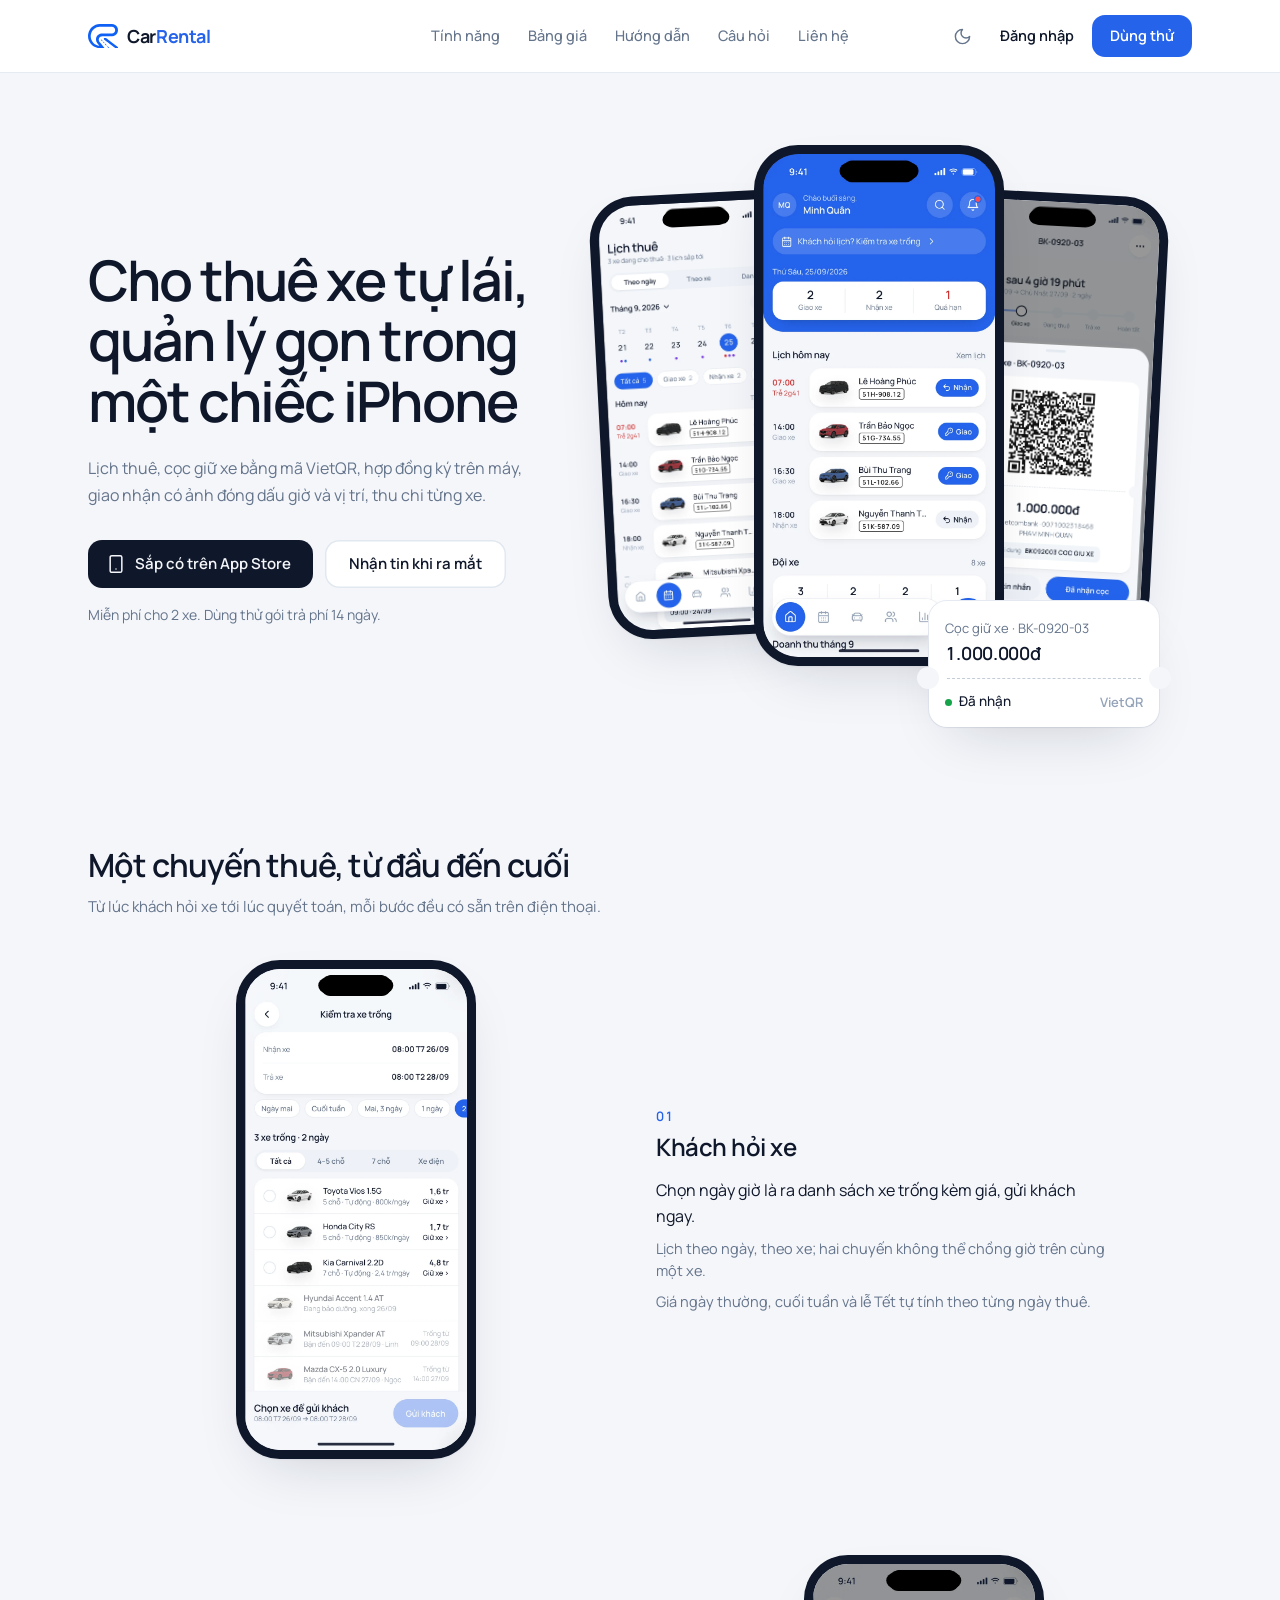
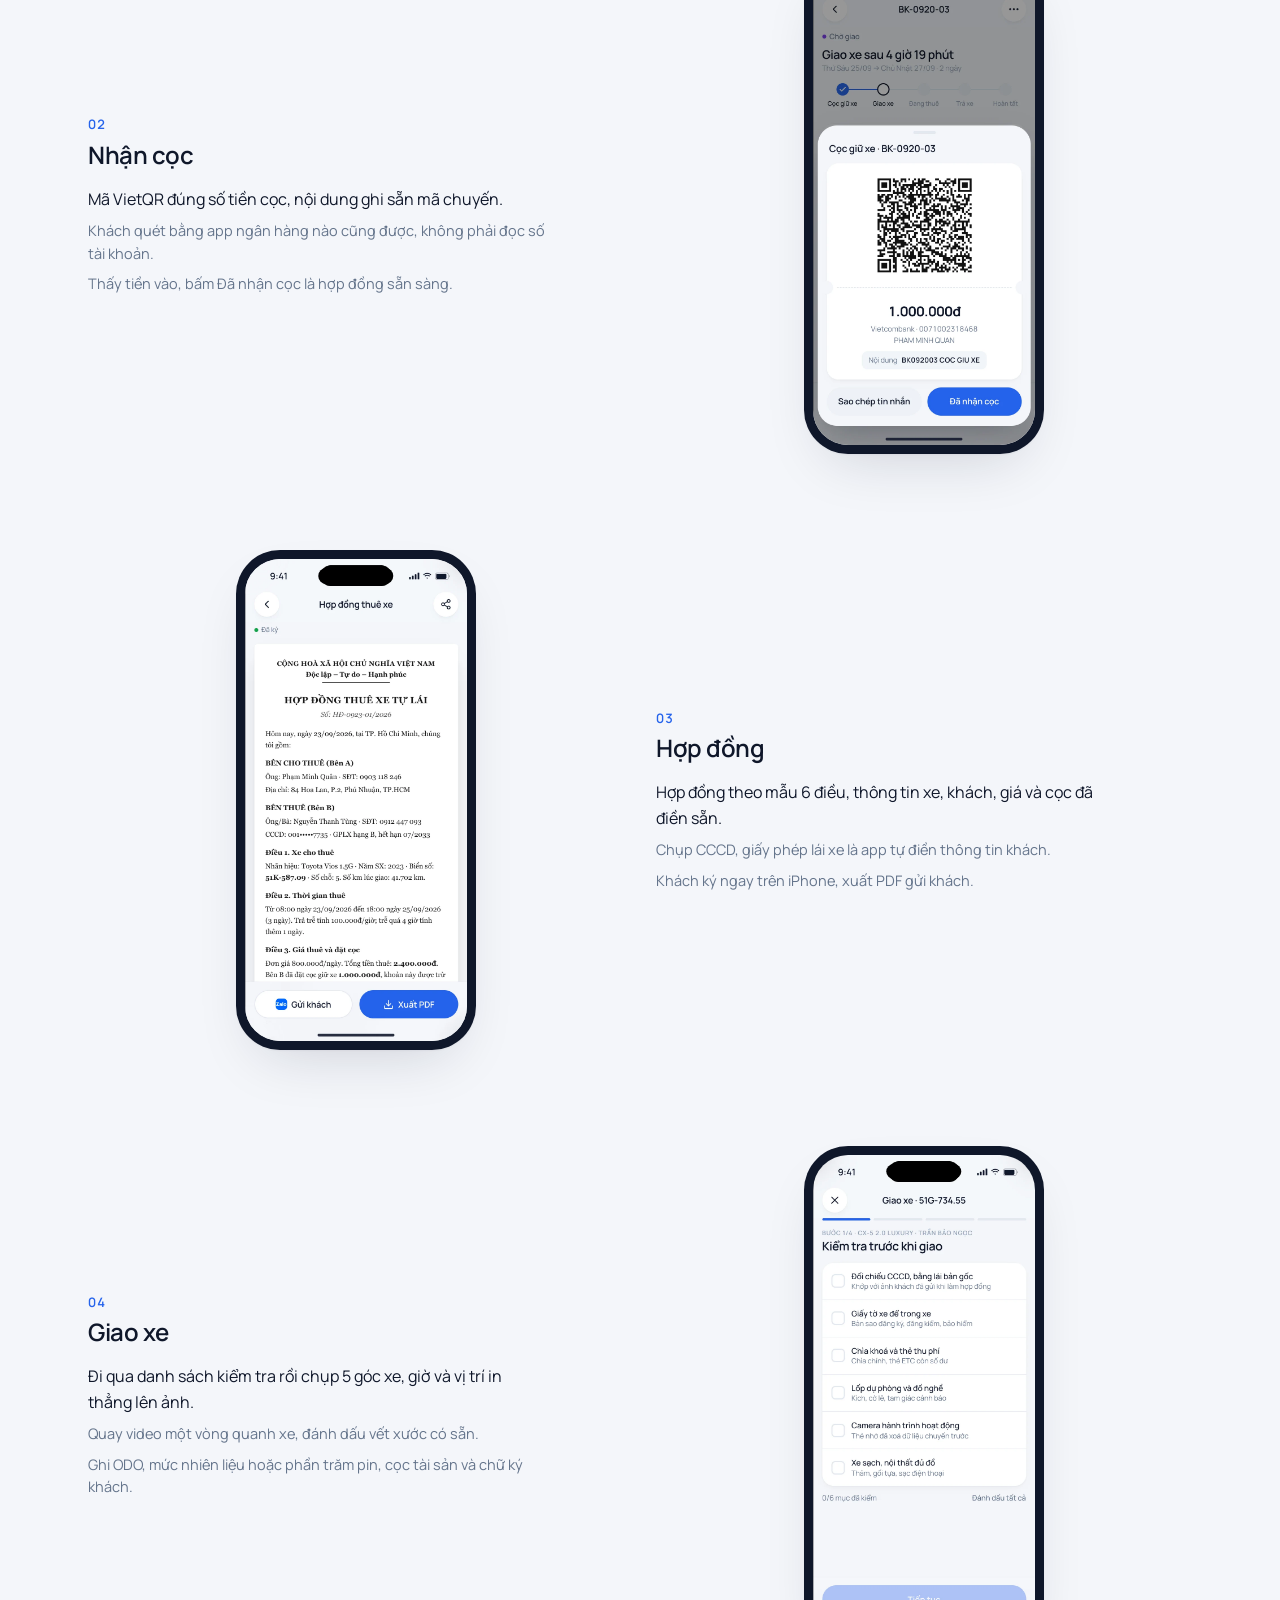
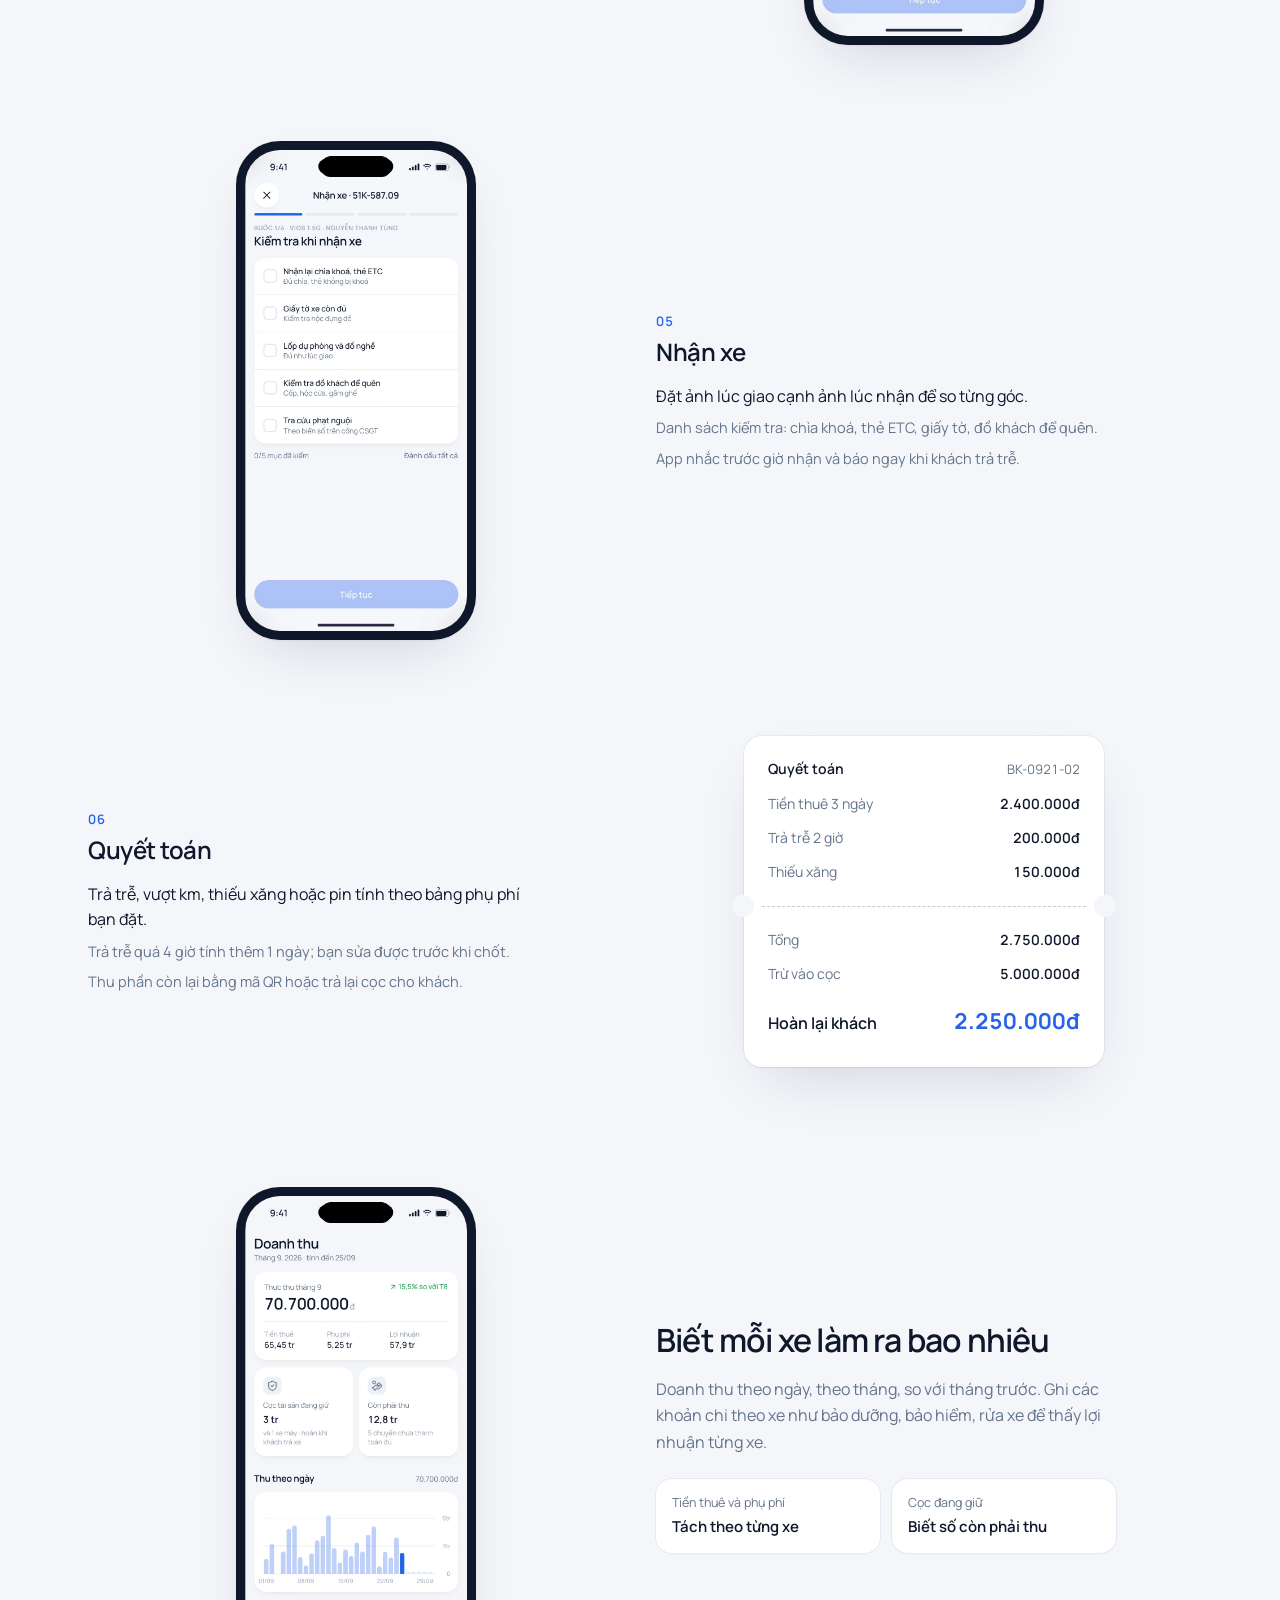
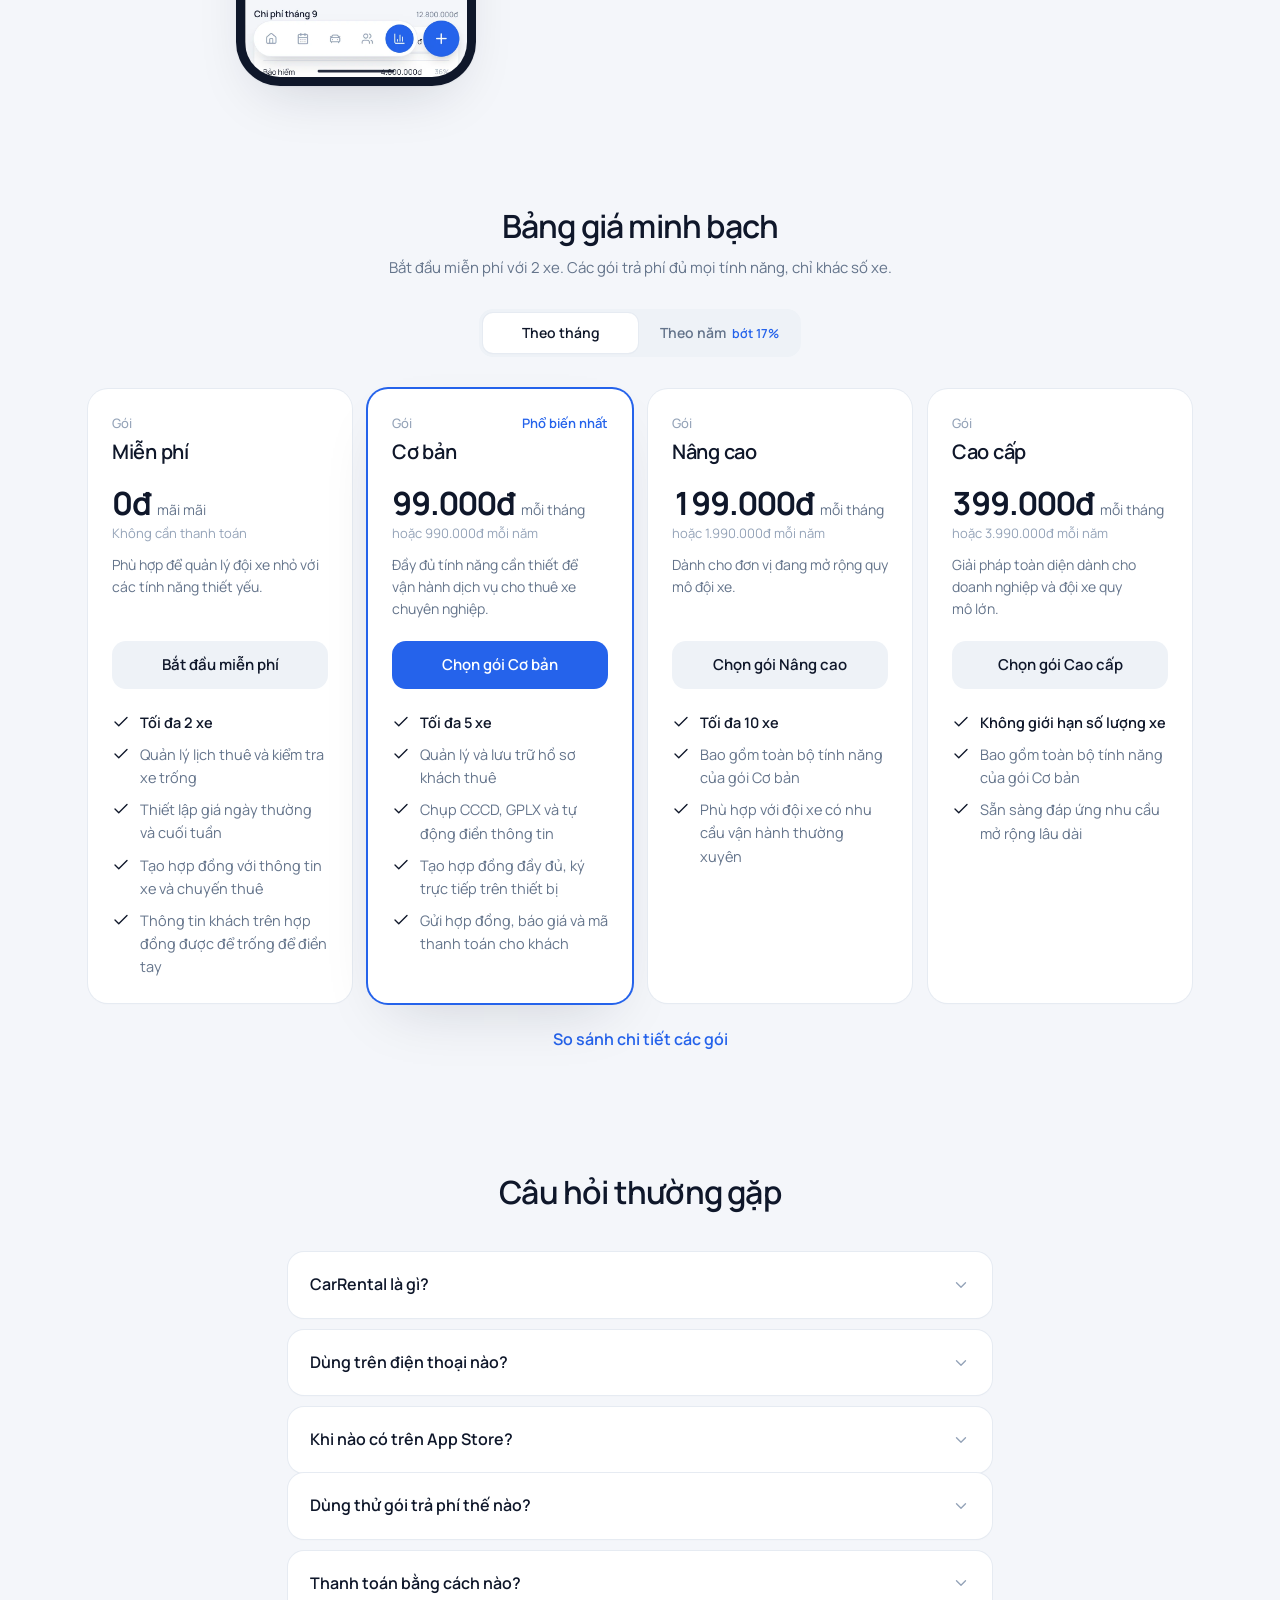
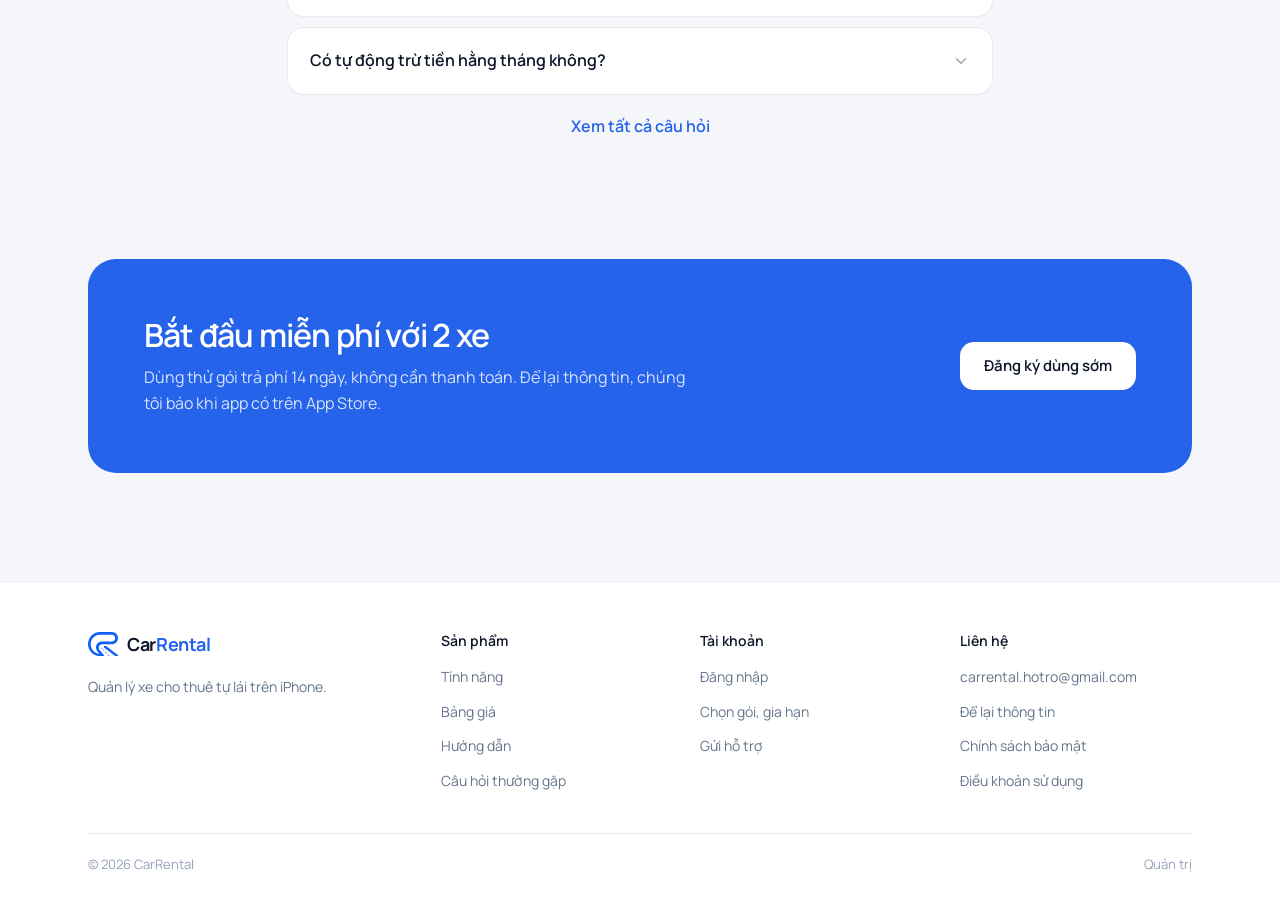
==== commit 610b7341: "Cập nhật trang web 03/10/2026 15:53" ====
--- a/index.html
+++ b/index.html
@@ -25,7 +25,7 @@
 <link rel="preconnect" href="https://fonts.googleapis.com">
 <link rel="preconnect" href="https://fonts.gstatic.com" crossorigin>
 <link rel="stylesheet" href="https://fonts.googleapis.com/css2?family=Manrope:wght@400;500;600;700&display=swap">
-<link rel="stylesheet" href="./assets/site.css?v=4c509ae6">
+<link rel="stylesheet" href="./assets/site.css?v=509d60ac">
 
 <script type="application/ld+json">{"@context":"https://schema.org","@type":"SoftwareApplication","name":"CarRental","operatingSystem":"iOS 17+","applicationCategory":"BusinessApplication","inLanguage":"vi","url":"https://carrental.id.vn/","description":"Ứng dụng iPhone cho chủ xe cho thuê tự lái: lịch thuê, kiểm tra xe trống, cọc giữ xe bằng VietQR, hợp đồng ký trên máy, giao nhận có ảnh đóng dấu giờ và vị trí, thu chi từng xe. Miễn phí cho 2 xe.","offers":[{"@type":"Offer","name":"Gói Miễn phí","price":0,"priceCurrency":"VND"},{"@type":"Offer","name":"Gói Cơ bản","price":99000,"priceCurrency":"VND"},{"@type":"Offer","name":"Gói Nâng cao","price":199000,"priceCurrency":"VND"},{"@type":"Offer","name":"Gói Cao cấp","price":399000,"priceCurrency":"VND"}]}</script>
 <script type="application/ld+json">{"@context":"https://schema.org","@type":"Organization","name":"CarRental","url":"https://carrental.id.vn/","logo":"https://carrental.id.vn/assets/icon-512.png","email":"carrental.hotro@gmail.com"}</script>
@@ -36,204 +36,204 @@
 <header class="hdr"><div class="wrap">
   <a class="logo" href="./" aria-label="CarRental, trang chủ"><svg viewBox="21.077 10.416 193.176 157.869"  aria-hidden="true"> <path class="mk-band" d="M196.019 50.456C195.735 61.77 186.627 70.894 175.313 71.177L175.172 71.177C175.03 71.193 174.904 71.193 174.762 71.193C174.573 71.193 174.399 71.193 174.21 71.177L110.439 71.177C106.956 71.177 103.521 71.65 100.322 72.564C98.62 73.021 96.982 73.604 95.406 74.313C95.39 74.313 95.374 74.329 95.359 74.329C91.608 75.952 88.189 78.19 85.195 80.9C85.179 80.9 85.163 80.916 85.148 80.931C82.422 83.405 80.058 86.258 78.12 89.409C78.104 89.409 78.104 89.425 78.104 89.425C75.961 92.923 74.369 96.815 73.44 100.944L73.44 100.975C73.408 100.991 73.408 101.007 73.424 101.038C72.778 103.812 72.447 106.695 72.447 109.658C72.447 118.419 75.331 126.487 80.2 132.963L82.106 135.327C82.138 135.343 82.169 135.374 82.185 135.406L94.46 150.47C63.197 148.28 38.52 121.87 38.52 89.63C38.52 87.172 38.662 84.745 38.946 82.365C39.387 78.521 40.191 74.77 41.31 71.177C48.716 47.525 69.957 30.097 95.406 28.742L98.636 28.647L174.21 28.647C174.399 28.631 174.573 28.631 174.762 28.631C174.951 28.631 175.124 28.631 175.313 28.647C186.627 28.931 195.751 38.055 196.019 49.369C196.035 49.542 196.035 49.731 196.035 49.904C196.035 50.093 196.035 50.267 196.019 50.456M208.026 28.647C204.954 23.81 200.857 19.713 196.019 16.64C189.889 12.685 182.593 10.416 174.762 10.416L99.077 10.416C97.848 10.416 96.619 10.447 95.406 10.494C77.757 11.314 61.653 17.995 48.968 28.647C36.125 39.41 26.812 54.254 22.999 71.177C21.738 76.724 21.077 82.491 21.077 88.416C21.077 130.269 54.042 164.416 95.406 166.338C96.619 166.386 97.848 166.417 99.077 166.417L107.461 166.417L123.616 166.417C124.571 166.417 125.346 165.643 125.346 164.688L125.346 162.703C125.346 162.008 125.098 161.337 124.647 160.809L123.502 159.468L114.158 148.548L113.701 147.996L113.685 147.996L97.092 128.583C97.076 128.567 97.045 128.536 97.045 128.52C96.446 127.968 95.91 127.37 95.406 126.723C95.122 126.377 94.854 126.03 94.586 125.668C94.586 125.652 94.571 125.652 94.571 125.636C91.86 121.87 90.285 117.237 90.285 112.242C90.285 108.129 91.356 104.269 93.247 100.944C93.877 99.825 94.586 98.769 95.406 97.776C96.966 95.822 98.841 94.152 100.953 92.828C104.404 90.654 108.453 89.409 112.802 89.409L174.762 89.409C175.534 89.409 176.306 89.393 177.078 89.346C184.027 88.936 190.504 86.73 196.019 83.185C200.857 80.112 204.954 75.999 208.026 71.177C211.982 65.032 214.251 57.736 214.251 49.904C214.251 42.073 211.982 34.777 208.026 28.647" fill="currentColor"/> <path class="mk-leg" d="M214.253 159.958L214.253 164.91C214.253 165.743 213.578 166.419 212.745 166.419L199.057 166.419C198.437 166.419 197.834 166.216 197.339 165.841L196.021 164.843L159.794 137.393L151.6 131.2L146.116 127.04L144.761 126.016L134.519 118.263L125.348 111.314L124.422 110.61C123.844 110.17 123.504 109.485 123.504 108.758L123.504 102.395C123.504 101.594 124.153 100.945 124.953 100.945L136.786 100.945C137.482 100.945 138.16 101.173 138.715 101.594L148.338 108.887L151.6 111.361L154.074 113.236L168.445 124.125L196.021 145.004L213.336 158.113C213.914 158.551 214.253 159.233 214.253 159.958" fill="currentColor"/> <path class="mk-lane" style="--d:0" d="M107.016 110.927L114.647 118.946C114.908 119.221 114.899 119.654 114.627 119.918L113.164 121.334C112.887 121.603 112.444 121.592 112.18 121.31L104.446 113.051C104.165 112.751 104.207 112.274 104.535 112.028L106.102 110.851C106.382 110.641 106.775 110.673 107.016 110.927" fill="currentColor"/><path class="mk-lane" style="--d:1" d="M120.043 124.62L126.852 131.796C127.112 132.07 127.103 132.503 126.831 132.766L125.285 134.263C125.008 134.531 124.566 134.52 124.302 134.239L117.538 127.02C117.281 126.745 117.291 126.314 117.562 126.052L119.063 124.599C119.338 124.332 119.779 124.342 120.043 124.62" fill="currentColor"/><path class="mk-lane" style="--d:2" d="M132.797 138.037L140.018 145.631C140.279 145.905 140.27 146.339 139.998 146.602L138.341 148.206C138.064 148.474 137.621 148.463 137.358 148.182L130.191 140.536C129.933 140.261 129.943 139.831 130.214 139.569L131.817 138.017C132.093 137.75 132.533 137.759 132.797 138.037" fill="currentColor"/><path class="mk-lane" style="--d:3" d="M159.938 168.285L156.425 168.228C156.238 168.225 156.061 168.146 155.933 168.01L145.291 156.643C145.034 156.369 145.044 155.938 145.315 155.676L147.03 154.016C147.305 153.749 147.745 153.758 148.01 154.036L160.449 167.12C160.87 167.563 160.549 168.295 159.938 168.285" fill="currentColor"/> </svg><b>Car<span>Rental</span></b></a>
   <nav class="nav" aria-label="Chính"><a href="./tinh-nang/" >Tính năng</a><a href="./bang-gia/" >Bảng giá</a><a href="./huong-dan/" >Hướng dẫn</a><a href="./cau-hoi/" >Câu hỏi</a><a href="./lien-he/" >Liên hệ</a></nav>
-  <span class="grow"></span>
-  <button class="icon-btn theme-btn" type="button"></button>
-  <a class="hdr-login" href="./tai-khoan/" data-login>Đăng nhập</a>
-  <a class="btn sm" href="./lien-he/?muc=dung-thu">Dùng thử</a>
-  <button class="icon-btn menu-btn" id="menu-btn" type="button" aria-label="Mở menu" aria-expanded="false" aria-controls="menu"><svg class="i" viewBox="0 0 24 24" aria-hidden="true"><path d="M4 6h16"/><path d="M4 12h16"/><path d="M4 18h16"/></svg></button>
+  <div class="hdr-act">
+    <button class="icon-btn theme-btn" type="button"></button>
+    <a class="hdr-login" href="./tai-khoan/" data-login>Đăng nhập</a>
+    <a class="btn sm" href="./lien-he/?muc=dung-thu">Dùng thử</a>
+    <button class="icon-btn menu-btn" id="menu-btn" type="button" aria-label="Mở menu" aria-expanded="false" aria-controls="menu"><svg class="i" viewBox="0 0 24 24" aria-hidden="true"><path d="M4 6h16"/><path d="M4 12h16"/><path d="M4 18h16"/></svg></button>
+  </div>
 </div></header>
 <nav class="menu" id="menu" hidden aria-label="Menu"><a href="./tinh-nang/">Tính năng</a><a href="./bang-gia/">Bảng giá</a><a href="./huong-dan/">Hướng dẫn</a><a href="./cau-hoi/">Câu hỏi</a><a href="./lien-he/">Liên hệ</a><a href="./tai-khoan/" data-login>Đăng nhập</a><a class="btn block" href="./lien-he/?muc=dung-thu">Dùng thử</a></nav>
 <main id="main">
 <section class="hero">
   <div class="wrap hero-grid">
     <div>
-      <span class="eyebrow"><i class="dot info"></i>Ứng dụng iPhone cho chủ xe tự lái</span>
-      <h1 class="h-hero" style="margin-top:14px">Cho thuê xe tự lái, quản lý gọn trong một chiếc iPhone</h1>
-      <p class="lead">Lịch thuê, cọc giữ xe bằng mã VietQR, hợp đồng ký trên máy, giao nhận có ảnh đóng dấu giờ và vị trí, thu chi từng xe. Bớt sổ tay, bớt nhắn qua lại, bớt tính nhầm.</p>
-      <div class="cta"><span class="store soon" aria-disabled="true"><svg class="i" viewBox="0 0 24 24" aria-hidden="true"><path d="M12 20.94c1.5 0 2.75 1.06 4 1.06 3 0 6-8 6-12.22A4.91 4.91 0 0 0 17 5c-2.22 0-4 1.44-5 2-1-.56-2.78-2-5-2a4.9 4.9 0 0 0-5 4.78C2 14 5 22 8 22c1.25 0 2.5-1.06 4-1.06Z"/><path d="M10 2c1 .5 2 2 2 5"/></svg><span><small>Sắp có trên</small><b>App Store</b></span></span><a class="btn line" href="./lien-he/?muc=dung-thu" style="height:52px">Nhận tin khi ra mắt</a></div>
-      <p class="fine">Miễn phí cho 2 xe. Dùng thử gói trả phí 14 ngày, không cần thanh toán.</p>
+      <h1 class="h-hero">Cho thuê xe tự lái, quản lý gọn trong một chiếc iPhone</h1>
+      <p class="lead" style="margin-top:24px">Lịch thuê, cọc giữ xe bằng mã VietQR, hợp đồng ký trên máy, giao nhận có ảnh đóng dấu giờ và vị trí, thu chi từng xe.</p>
+      <div class="cta"><span class="store soon" aria-disabled="true"><svg class="i" viewBox="0 0 24 24" aria-hidden="true"><rect width="14" height="20" x="5" y="2" rx="2" ry="2"/><path d="M12 18h.01"/></svg>Sắp có trên App Store</span><a class="btn line" href="./lien-he/?muc=dung-thu">Nhận tin khi ra mắt</a></div>
+      <p class="fine">Miễn phí cho 2 xe. Dùng thử gói trả phí 14 ngày.</p>
     </div>
     <div class="hero-shots" aria-label="Ảnh màn hình ứng dụng">
       <div class="phone p2"><div class="scr"><img class="l" src="./assets/screens/cal-light.webp" alt="Màn Lịch thuê theo ngày" width="393" height="852" loading="lazy" decoding="async"><img class="d" src="./assets/screens/cal-dark.webp" alt="" width="393" height="852" loading="lazy" decoding="async"></div></div>
       <div class="phone p3"><div class="scr"><img class="l" src="./assets/screens/holdqr-light.webp" alt="Mã VietQR cọc giữ xe" width="393" height="852" loading="lazy" decoding="async"><img class="d" src="./assets/screens/holdqr-dark.webp" alt="" width="393" height="852" loading="lazy" decoding="async"></div></div>
       <div class="phone p1 eager"><div class="scr"><img class="l" src="./assets/screens/home-light.webp" alt="Màn Tổng quan: lịch giao nhận hôm nay, đội xe, doanh thu tháng" width="393" height="852" fetchpriority="high" decoding="async"><img class="d" src="./assets/screens/home-dark.webp" alt="" width="393" height="852" loading="lazy" decoding="async"></div></div>
-    </div>
-  </div>
-  <div class="wrap">
-    <div class="facts">
-      <div><svg class="i" viewBox="0 0 24 24" aria-hidden="true"><path d="M20 13c0 5-3.5 7.5-7.66 8.95a1 1 0 0 1-.67-.01C7.5 20.5 4 18 4 13V6a1 1 0 0 1 1-1c2 0 4.5-1.2 6.24-2.72a1.17 1.17 0 0 1 1.52 0C14.51 3.81 17 5 19 5a1 1 0 0 1 1 1z"/><path d="m9 12 2 2 4-4"/></svg><span><b>Dữ liệu riêng từng tài khoản</b>Máy chủ Singapore, mã hoá khi truyền</span></div>
-      <div><svg class="i" viewBox="0 0 24 24" aria-hidden="true"><path d="M3 7V5a2 2 0 0 1 2-2h2"/><path d="M17 3h2a2 2 0 0 1 2 2v2"/><path d="M21 17v2a2 2 0 0 1-2 2h-2"/><path d="M7 21H5a2 2 0 0 1-2-2v-2"/><path d="M7 12h10"/></svg><span><b>VietQR mọi ngân hàng</b>Khách quét là đúng số tiền, đúng nội dung</span></div>
-      <div><svg class="i" viewBox="0 0 24 24" aria-hidden="true"><path d="M12 20h.01"/><path d="M2 8.82a15 15 0 0 1 20 0"/><path d="M5 12.859a10 10 0 0 1 14 0"/><path d="M8.5 16.429a5 5 0 0 1 7 0"/></svg><span><b>Mất mạng vẫn dùng</b>Có mạng lại tự đồng bộ</span></div>
-      <div><svg class="i" viewBox="0 0 24 24" aria-hidden="true"><rect width="18" height="11" x="3" y="11" rx="2" ry="2"/><path d="M7 11V7a5 5 0 0 1 10 0v4"/></svg><span><b>Khoá bằng Face ID</b>Người khác cầm máy không mở được</span></div>
-    </div>
-  </div>
-</section>
-
-<section class="sec" id="tinh-nang">
-  <div class="wrap">
-    <div class="sec-head center reveal">
-      <h2 class="h-sec">Một ngày cho thuê xe, gói trong một app</h2>
-      <p class="lead">Từ lúc khách hỏi xe trống tới lúc nhận xe và quyết toán, mỗi bước đều có sẵn trên điện thoại.</p>
-    </div>
-
-    <div class="row-feature reveal">
+      <div class="ticket float">
+        <div class="tk" style="padding:14px 16px 10px"><span class="small muted">Cọc giữ xe · BK-0920-03</span><div class="h-card num" style="margin-top:2px">1.000.000đ</div></div>
+        <div class="cut"></div>
+        <div class="tk" style="padding:10px 16px 14px;display:flex;justify-content:space-between;align-items:center"><span class="st" style="color:var(--ink);font-weight:500"><i class="dot ok"></i>Đã nhận</span><span class="small faint" style="font-weight:600">VietQR</span></div>
+      </div>
+    </div>
+  </div>
+</section>
+
+<section class="sec">
+  <div class="wrap">
+    <div class="sec-head">
+      <h2 class="h-sec">Một chuyến thuê, từ đầu đến cuối</h2>
+      <p class="lead">Từ lúc khách hỏi xe tới lúc quyết toán, mỗi bước đều có sẵn trên điện thoại.</p>
+    </div>
+    <div class="chapters">
+      <div class="chapter reveal">
+        <div class="media"><div class="phone "><div class="scr"><img class="l" src="./assets/screens/avail-light.webp" alt="Kiểm tra xe trống theo ngày giờ" width="393" height="852" loading="lazy" decoding="async"><img class="d" src="./assets/screens/avail-dark.webp" alt="" width="393" height="852" loading="lazy" decoding="async"></div></div></div>
+        <div class="copy">
+          <span class="ch-n">01</span><h3 class="h-ch">Khách hỏi xe</h3>
+          <p class="ch-main">Chọn ngày giờ là ra danh sách xe trống kèm giá, gửi khách ngay.</p>
+          <p class="ch-sub">Lịch theo ngày, theo xe; hai chuyến không thể chồng giờ trên cùng một xe.</p>
+          <p class="ch-sub">Giá ngày thường, cuối tuần và lễ Tết tự tính theo từng ngày thuê.</p>
+        </div>
+      </div>
+      <div class="chapter flip reveal">
+        <div class="media"><div class="phone "><div class="scr"><img class="l" src="./assets/screens/holdqr-light.webp" alt="Mã VietQR cọc giữ xe" width="393" height="852" loading="lazy" decoding="async"><img class="d" src="./assets/screens/holdqr-dark.webp" alt="" width="393" height="852" loading="lazy" decoding="async"></div></div></div>
+        <div class="copy">
+          <span class="ch-n">02</span><h3 class="h-ch">Nhận cọc</h3>
+          <p class="ch-main">Mã VietQR đúng số tiền cọc, nội dung ghi sẵn mã chuyến.</p>
+          <p class="ch-sub">Khách quét bằng app ngân hàng nào cũng được, không phải đọc số tài khoản.</p>
+          <p class="ch-sub">Thấy tiền vào, bấm Đã nhận cọc là hợp đồng sẵn sàng.</p>
+        </div>
+      </div>
+      <div class="chapter reveal">
+        <div class="media"><div class="phone "><div class="scr"><img class="l" src="./assets/screens/contract-light.webp" alt="Hợp đồng thuê xe tự lái điền sẵn" width="393" height="852" loading="lazy" decoding="async"><img class="d" src="./assets/screens/contract-dark.webp" alt="" width="393" height="852" loading="lazy" decoding="async"></div></div></div>
+        <div class="copy">
+          <span class="ch-n">03</span><h3 class="h-ch">Hợp đồng</h3>
+          <p class="ch-main">Hợp đồng theo mẫu 6 điều, thông tin xe, khách, giá và cọc đã điền sẵn.</p>
+          <p class="ch-sub">Chụp CCCD, giấy phép lái xe là app tự điền thông tin khách.</p>
+          <p class="ch-sub">Khách ký ngay trên iPhone, xuất PDF gửi khách.</p>
+        </div>
+      </div>
+      <div class="chapter flip reveal">
+        <div class="media"><div class="phone "><div class="scr"><img class="l" src="./assets/screens/handover-light.webp" alt="Danh sách kiểm tra trước khi giao xe" width="393" height="852" loading="lazy" decoding="async"><img class="d" src="./assets/screens/handover-dark.webp" alt="" width="393" height="852" loading="lazy" decoding="async"></div></div></div>
+        <div class="copy">
+          <span class="ch-n">04</span><h3 class="h-ch">Giao xe</h3>
+          <p class="ch-main">Đi qua danh sách kiểm tra rồi chụp 5 góc xe, giờ và vị trí in thẳng lên ảnh.</p>
+          <p class="ch-sub">Quay video một vòng quanh xe, đánh dấu vết xước có sẵn.</p>
+          <p class="ch-sub">Ghi ODO, mức nhiên liệu hoặc phần trăm pin, cọc tài sản và chữ ký khách.</p>
+        </div>
+      </div>
+      <div class="chapter reveal">
+        <div class="media"><div class="phone "><div class="scr"><img class="l" src="./assets/screens/returnCar-light.webp" alt="Kiểm tra khi nhận xe" width="393" height="852" loading="lazy" decoding="async"><img class="d" src="./assets/screens/returnCar-dark.webp" alt="" width="393" height="852" loading="lazy" decoding="async"></div></div></div>
+        <div class="copy">
+          <span class="ch-n">05</span><h3 class="h-ch">Nhận xe</h3>
+          <p class="ch-main">Đặt ảnh lúc giao cạnh ảnh lúc nhận để so từng góc.</p>
+          <p class="ch-sub">Danh sách kiểm tra: chìa khoá, thẻ ETC, giấy tờ, đồ khách để quên.</p>
+          <p class="ch-sub">App nhắc trước giờ nhận và báo ngay khi khách trả trễ.</p>
+        </div>
+      </div>
+      <div class="chapter flip reveal">
+        <div class="media">
+          <div class="ticket" style="width:100%;max-width:360px;box-shadow:var(--shadow-lg),0 0 0 1px var(--line)">
+            <div class="tk" style="padding:22px 24px 14px">
+              <div class="tk-head"><b>Quyết toán</b><span class="num">BK-0921-02</span></div>
+              <div class="kv"><span>Tiền thuê 3 ngày</span><span>2.400.000đ</span></div>
+              <div class="kv"><span>Trả trễ 2 giờ</span><span>200.000đ</span></div>
+              <div class="kv"><span>Thiếu xăng</span><span>150.000đ</span></div>
+            </div>
+            <div class="cut"></div>
+            <div class="tk" style="padding:14px 24px 22px">
+              <div class="kv"><span>Tổng</span><span>2.750.000đ</span></div>
+              <div class="kv"><span>Trừ vào cọc</span><span>5.000.000đ</span></div>
+              <div class="kv total-row" style="margin-top:6px"><span>Hoàn lại khách</span><span>2.250.000đ</span></div>
+            </div>
+          </div>
+        </div>
+        <div class="copy">
+          <span class="ch-n">06</span><h3 class="h-ch">Quyết toán</h3>
+          <p class="ch-main">Trả trễ, vượt km, thiếu xăng hoặc pin tính theo bảng phụ phí bạn đặt.</p>
+          <p class="ch-sub">Trả trễ quá 4 giờ tính thêm 1 ngày; bạn sửa được trước khi chốt.</p>
+          <p class="ch-sub">Thu phần còn lại bằng mã QR hoặc trả lại cọc cho khách.</p>
+        </div>
+      </div>
+    </div>
+  </div>
+</section>
+
+<section class="sec">
+  <div class="wrap">
+    <div class="chapter reveal">
+      <div class="media"><div class="phone "><div class="scr"><img class="l" src="./assets/screens/revenue-light.webp" alt="Màn Doanh thu theo tháng" width="393" height="852" loading="lazy" decoding="async"><img class="d" src="./assets/screens/revenue-dark.webp" alt="" width="393" height="852" loading="lazy" decoding="async"></div></div></div>
       <div class="copy">
-        <span class="eyebrow"><svg class="i" viewBox="0 0 24 24" aria-hidden="true"><path d="M8 2v4"/><path d="M16 2v4"/><rect width="18" height="18" x="3" y="4" rx="2"/><path d="M3 10h18"/><path d="M8 14h.01"/><path d="M12 14h.01"/><path d="M16 14h.01"/><path d="M8 18h.01"/><path d="M12 18h.01"/><path d="M16 18h.01"/></svg>Lịch thuê và xe trống</span>
-        <h3 class="h-sec">Biết ngay xe nào trống, ai nhận xe lúc mấy giờ</h3>
-        <ul class="checks">
-          <li><svg class="i" viewBox="0 0 24 24" aria-hidden="true"><path d="M20 6 9 17l-5-5"/></svg><span>Lịch theo ngày, theo xe hoặc danh sách; Tổng quan cho biết hôm nay giao mấy xe, nhận mấy xe.</span></li>
-          <li><svg class="i" viewBox="0 0 24 24" aria-hidden="true"><path d="M20 6 9 17l-5-5"/></svg><span>Khách hỏi lịch: chọn khoảng ngày giờ là ra xe trống kèm giá, gửi khách ngay.</span></li>
-          <li><svg class="i" viewBox="0 0 24 24" aria-hidden="true"><path d="M20 6 9 17l-5-5"/></svg><span>Giá ngày thường, cuối tuần và lễ Tết tự tính theo từng ngày thuê.</span></li>
-          <li><svg class="i" viewBox="0 0 24 24" aria-hidden="true"><path d="M20 6 9 17l-5-5"/></svg><span>Nhắc trước giờ giao, giờ nhận và khi khách trả xe trễ.</span></li>
-        </ul>
-      </div>
-      <div class="shots"><div class="phone "><div class="scr"><img class="l" src="./assets/screens/cal-light.webp" alt="Màn Lịch thuê theo ngày" width="393" height="852" loading="lazy" decoding="async"><img class="d" src="./assets/screens/cal-dark.webp" alt="" width="393" height="852" loading="lazy" decoding="async"></div></div><div class="phone "><div class="scr"><img class="l" src="./assets/screens/avail-light.webp" alt="Kiểm tra xe trống theo ngày giờ" width="393" height="852" loading="lazy" decoding="async"><img class="d" src="./assets/screens/avail-dark.webp" alt="" width="393" height="852" loading="lazy" decoding="async"></div></div></div>
-    </div>
-
-    <div class="row-feature flip reveal">
-      <div class="copy">
-        <span class="eyebrow"><svg class="i" viewBox="0 0 24 24" aria-hidden="true"><path d="M19 7V4a1 1 0 0 0-1-1H5a2 2 0 0 0 0 4h15a1 1 0 0 1 1 1v4h-3a2 2 0 0 0 0 4h3a1 1 0 0 0 1-1v-2a1 1 0 0 0-1-1"/><path d="M3 5v14a2 2 0 0 0 2 2h15a1 1 0 0 0 1-1v-4"/></svg>Cọc giữ xe</span>
-        <h3 class="h-sec">Nhận cọc bằng mã VietQR, không cần đọc số tài khoản</h3>
-        <ul class="checks">
-          <li><svg class="i" viewBox="0 0 24 24" aria-hidden="true"><path d="M20 6 9 17l-5-5"/></svg><span>Tạo lịch xong là có mã QR đúng số tiền cọc, nội dung ghi sẵn mã chuyến.</span></li>
-          <li><svg class="i" viewBox="0 0 24 24" aria-hidden="true"><path d="M20 6 9 17l-5-5"/></svg><span>Gửi khách mã QR và thông tin chuyến qua Zalo, tin nhắn.</span></li>
-          <li><svg class="i" viewBox="0 0 24 24" aria-hidden="true"><path d="M20 6 9 17l-5-5"/></svg><span>Khách huỷ thì app gợi ý hoàn cọc theo số ngày báo trước, đúng chính sách của bạn.</span></li>
-        </ul>
-      </div>
-      <div class="shots"><div class="phone "><div class="scr"><img class="l" src="./assets/screens/holdqr-light.webp" alt="Mã VietQR cọc giữ xe" width="393" height="852" loading="lazy" decoding="async"><img class="d" src="./assets/screens/holdqr-dark.webp" alt="" width="393" height="852" loading="lazy" decoding="async"></div></div><div class="phone "><div class="scr"><img class="l" src="./assets/screens/booking-light.webp" alt="Chi tiết chuyến quá hạn và thanh toán" width="393" height="852" loading="lazy" decoding="async"><img class="d" src="./assets/screens/booking-dark.webp" alt="" width="393" height="852" loading="lazy" decoding="async"></div></div></div>
-    </div>
-
-    <div class="row-feature reveal">
-      <div class="copy">
-        <span class="eyebrow"><svg class="i" viewBox="0 0 24 24" aria-hidden="true"><path d="M15 2H6a2 2 0 0 0-2 2v16a2 2 0 0 0 2 2h12a2 2 0 0 0 2-2V7Z"/><path d="M14 2v4a2 2 0 0 0 2 2h4"/><path d="M10 9H8"/><path d="M16 13H8"/><path d="M16 17H8"/></svg>Hợp đồng</span>
-        <h3 class="h-sec">Hợp đồng điền sẵn, khách ký ngay trên máy</h3>
-        <ul class="checks">
-          <li><svg class="i" viewBox="0 0 24 24" aria-hidden="true"><path d="M20 6 9 17l-5-5"/></svg><span>Theo mẫu hợp đồng cho thuê xe ô tô tự lái, đủ thông tin xe, thời gian, giá và cọc.</span></li>
-          <li><svg class="i" viewBox="0 0 24 24" aria-hidden="true"><path d="M20 6 9 17l-5-5"/></svg><span>Chụp CCCD, giấy phép lái xe là app tự điền số, ngày cấp, địa chỉ của khách.</span></li>
-          <li><svg class="i" viewBox="0 0 24 24" aria-hidden="true"><path d="M20 6 9 17l-5-5"/></svg><span>Khách ký trên iPhone, xuất PDF gửi khách. Xe điện có điều khoản sạc pin riêng.</span></li>
-        </ul>
-      </div>
-      <div class="shots"><div class="phone "><div class="scr"><img class="l" src="./assets/screens/contract-light.webp" alt="Hợp đồng thuê xe tự lái điền sẵn" width="393" height="852" loading="lazy" decoding="async"><img class="d" src="./assets/screens/contract-dark.webp" alt="" width="393" height="852" loading="lazy" decoding="async"></div></div></div>
-    </div>
-
-    <div class="row-feature flip reveal">
-      <div class="copy">
-        <span class="eyebrow"><svg class="i" viewBox="0 0 24 24" aria-hidden="true"><path d="M14.5 4h-5L7 7H4a2 2 0 0 0-2 2v9a2 2 0 0 0 2 2h16a2 2 0 0 0 2-2V9a2 2 0 0 0-2-2h-3l-2.5-3z"/><circle cx="12" cy="13" r="3"/></svg>Giao và nhận xe</span>
-        <h3 class="h-sec">Giao nhận có bằng chứng, khỏi tranh cãi</h3>
-        <ul class="checks">
-          <li><svg class="i" viewBox="0 0 24 24" aria-hidden="true"><path d="M20 6 9 17l-5-5"/></svg><span>Ảnh đầu xe, đuôi xe, hai bên và đồng hồ, có giờ và vị trí trên ảnh; quay video, đánh dấu hư hỏng.</span></li>
-          <li><svg class="i" viewBox="0 0 24 24" aria-hidden="true"><path d="M20 6 9 17l-5-5"/></svg><span>Đặt ảnh lúc giao cạnh ảnh lúc nhận để so từng góc.</span></li>
-          <li><svg class="i" viewBox="0 0 24 24" aria-hidden="true"><path d="M20 6 9 17l-5-5"/></svg><span>Tự tính trả trễ, thiếu xăng hoặc pin, khử mùi theo bảng phụ phí bạn đặt, quyết toán bằng mã QR.</span></li>
-        </ul>
-      </div>
-      <div class="shots"><div class="phone "><div class="scr"><img class="l" src="./assets/screens/returnCar-light.webp" alt="Kiểm tra khi nhận xe" width="393" height="852" loading="lazy" decoding="async"><img class="d" src="./assets/screens/returnCar-dark.webp" alt="" width="393" height="852" loading="lazy" decoding="async"></div></div><div class="phone "><div class="scr"><img class="l" src="./assets/screens/car-light.webp" alt="Chi tiết xe: thông số, lịch, giấy tờ" width="393" height="852" loading="lazy" decoding="async"><img class="d" src="./assets/screens/car-dark.webp" alt="" width="393" height="852" loading="lazy" decoding="async"></div></div></div>
-    </div>
-
-    <div class="row-feature reveal">
-      <div class="copy">
-        <span class="eyebrow"><svg class="i" viewBox="0 0 24 24" aria-hidden="true"><path d="M3 3v16a2 2 0 0 0 2 2h16"/><path d="M18 17V9"/><path d="M13 17V5"/><path d="M8 17v-3"/></svg>Doanh thu</span>
-        <h3 class="h-sec">Biết mỗi xe làm ra bao nhiêu</h3>
-        <ul class="checks">
-          <li><svg class="i" viewBox="0 0 24 24" aria-hidden="true"><path d="M20 6 9 17l-5-5"/></svg><span>Doanh thu theo ngày, theo tháng, so với tháng trước.</span></li>
-          <li><svg class="i" viewBox="0 0 24 24" aria-hidden="true"><path d="M20 6 9 17l-5-5"/></svg><span>Ghi thu chi theo xe: bảo dưỡng, bảo hiểm, rửa xe, phí cầu đường.</span></li>
-          <li><svg class="i" viewBox="0 0 24 24" aria-hidden="true"><path d="M20 6 9 17l-5-5"/></svg><span>Thấy ngay cọc đang giữ và số tiền còn phải thu.</span></li>
-        </ul>
-      </div>
-      <div class="shots"><div class="phone "><div class="scr"><img class="l" src="./assets/screens/revenue-light.webp" alt="Màn Doanh thu theo tháng" width="393" height="852" loading="lazy" decoding="async"><img class="d" src="./assets/screens/revenue-dark.webp" alt="" width="393" height="852" loading="lazy" decoding="async"></div></div><div class="phone "><div class="scr"><img class="l" src="./assets/screens/fleet-light.webp" alt="Danh sách xe và trạng thái" width="393" height="852" loading="lazy" decoding="async"><img class="d" src="./assets/screens/fleet-dark.webp" alt="" width="393" height="852" loading="lazy" decoding="async"></div></div></div>
-    </div>
-  </div>
-</section>
-
-<section class="sec tight">
-  <div class="wrap">
-    <div class="sec-head reveal"><h2 class="h-sec">Cả những việc nhỏ mà chủ xe nào cũng gặp</h2></div>
-    <div class="grid g3">
-      <article class="card feat reveal"><span class="ic"><svg class="i" viewBox="0 0 24 24" aria-hidden="true"><path d="M16 21v-2a4 4 0 0 0-4-4H6a4 4 0 0 0-4 4v2"/><circle cx="9" cy="7" r="4"/><path d="M22 21v-2a4 4 0 0 0-3-3.87"/><path d="M16 3.13a4 4 0 0 1 0 7.75"/></svg></span><h3 class="h-card">Hồ sơ khách</h3><p>Giấy tờ, lịch sử thuê, ghi chú khách cần lưu ý. Khách quen tạo lịch chỉ vài chạm.</p></article>
-      <article class="card feat reveal"><span class="ic"><svg class="i" viewBox="0 0 24 24" aria-hidden="true"><path d="M20 13c0 5-3.5 7.5-7.66 8.95a1 1 0 0 1-.67-.01C7.5 20.5 4 18 4 13V6a1 1 0 0 1 1-1c2 0 4.5-1.2 6.24-2.72a1.17 1.17 0 0 1 1.52 0C14.51 3.81 17 5 19 5a1 1 0 0 1 1 1z"/><path d="m9 12 2 2 4-4"/></svg></span><h3 class="h-card">Giấy tờ xe</h3><p>Lưu đăng ký, đăng kiểm, bảo hiểm; nhắc trước khi hết hạn.</p></article>
-      <article class="card feat reveal"><span class="ic"><svg class="i" viewBox="0 0 24 24" aria-hidden="true"><circle cx="12" cy="12" r="10"/><polyline points="12 6 12 12 16 14"/></svg></span><h3 class="h-card">Gia hạn, trả trễ</h3><p>Khách xin thêm giờ: app gợi ý tiền gia hạn theo giá của đúng ngày đó.</p></article>
-      <article class="card feat reveal"><span class="ic"><svg class="i" viewBox="0 0 24 24" aria-hidden="true"><path d="M12.586 2.586A2 2 0 0 0 11.172 2H4a2 2 0 0 0-2 2v7.172a2 2 0 0 0 .586 1.414l8.704 8.704a2.426 2.426 0 0 0 3.42 0l6.58-6.58a2.426 2.426 0 0 0 0-3.42z"/><circle cx="7.5" cy="7.5" r=".5" fill="currentColor"/></svg></span><h3 class="h-card">Mã giảm giá</h3><p>Tạo mã cho khách quen, dịp lễ; nhập ở ô Giảm giá khi tạo lịch.</p></article>
-      <article class="card feat reveal"><span class="ic"><svg class="i" viewBox="0 0 24 24" aria-hidden="true"><path d="M6 8a6 6 0 0 1 12 0c0 7 3 9 3 9H3s3-2 3-9"/><path d="M10.3 21a1.94 1.94 0 0 0 3.4 0"/><path d="M4 2C2.8 3.7 2 5.7 2 8"/><path d="M22 8c0-2.3-.8-4.3-2-6"/></svg></span><h3 class="h-card">Thông báo đúng lúc</h3><p>Nhắc giao, nhận, quá hạn, giấy tờ và tổng kết cuối ngày; bấm vào là mở đúng chuyến.</p></article>
-      <article class="card feat reveal"><span class="ic"><svg class="i" viewBox="0 0 24 24" aria-hidden="true"><rect width="14" height="20" x="5" y="2" rx="2" ry="2"/><path d="M12 18h.01"/></svg></span><h3 class="h-card">Mỗi tài khoản một máy</h3><p>Đổi điện thoại vẫn còn dữ liệu; máy cũ tự đăng xuất để tránh người khác xem.</p></article>
-    </div>
-  </div>
-</section>
-
-<section class="sec">
-  <div class="wrap">
-    <div class="sec-head reveal"><h2 class="h-sec">Bắt đầu trong 3 bước</h2><p class="lead">Không cần cài đặt phức tạp, không cần máy tính.</p></div>
-    <div class="grid g3 steps3">
-      <article class="card reveal"><span class="n">Bước 1</span><h3 class="h-card">Tải app, tạo tài khoản</h3><p class="muted" style="margin:6px 0 0">Nhập email, nhận mã 6 số, điền tên và số điện thoại để in trên hợp đồng.</p></article>
-      <article class="card reveal"><span class="n">Bước 2</span><h3 class="h-card">Thêm xe</h3><p class="muted" style="margin:6px 0 0">Chọn dòng xe có sẵn ảnh, nhập biển số, giá ngày thường và cuối tuần.</p></article>
-      <article class="card reveal"><span class="n">Bước 3</span><h3 class="h-card">Tạo lịch đầu tiên</h3><p class="muted" style="margin:6px 0 0">Chọn xe trống, nhập khách, gửi mã cọc. Phần còn lại app nhắc bạn.</p></article>
-    </div>
-    <p style="margin:18px 0 0"><a class="link" href="./huong-dan/">Xem hướng dẫn từng bước</a></p>
-  </div>
-</section>
-
-<section class="sec" id="bang-gia" style="padding-top:0">
-  <div class="wrap">
-    <div class="sec-head reveal"><h2 class="h-sec">Gói theo số xe, đủ tính năng ở mọi gói trả phí</h2><p class="lead">Bắt đầu miễn phí với 2 xe. Gói năm bằng giá 10 tháng.</p></div>
+        <h2 class="h-sec">Biết mỗi xe làm ra bao nhiêu</h2>
+        <p class="lead">Doanh thu theo ngày, theo tháng, so với tháng trước. Ghi các khoản chi theo xe như bảo dưỡng, bảo hiểm, rửa xe để thấy lợi nhuận từng xe.</p>
+        <div class="minis">
+          <div class="mini"><span>Tiền thuê và phụ phí</span><b>Tách theo từng xe</b></div>
+          <div class="mini"><span>Cọc đang giữ</span><b>Biết số còn phải thu</b></div>
+        </div>
+      </div>
+    </div>
+  </div>
+</section>
+
+<section class="sec" id="bang-gia">
+  <div class="wrap">
+    <div class="sec-head center reveal" style="margin-bottom:0">
+      <h2 class="h-sec">Bảng giá minh bạch</h2>
+      <p class="lead">Bắt đầu miễn phí với 2 xe. Các gói trả phí đủ mọi tính năng, chỉ khác số xe.</p>
+    </div>
+    <div class="seg-wrap"><div class="seg" role="tablist" aria-label="Kỳ hạn"><button role="tab" class="on" data-period="month" aria-selected="true">Theo tháng</button><button role="tab" data-period="year" aria-selected="false">Theo năm<small>bớt 17%</small></button></div></div>
     <div class="plans">
   <article class="plan ">
-    <span class="kicker">Gói</span><h3>Miễn phí</h3>
-    <p class="tagline">Phù hợp để quản lý đội xe nhỏ với các tính năng thiết yếu.</p>
+    <div class="top"><span class="kicker">Gói</span></div>
+    <h3>Miễn phí</h3>
     <div class="price"><b>0đ</b><span>mãi mãi</span></div>
     <div class="per">Không cần thanh toán</div>
+    <p class="tagline">Phù hợp để quản lý đội xe nhỏ với các tính năng thiết yếu.</p>
+    <a class="btn soft block" href="./huong-dan/">Bắt đầu miễn phí</a>
     <ul class="checks"><li><svg class="i" viewBox="0 0 24 24" aria-hidden="true"><path d="M20 6 9 17l-5-5"/></svg><span>Tối đa 2 xe</span></li><li><svg class="i" viewBox="0 0 24 24" aria-hidden="true"><path d="M20 6 9 17l-5-5"/></svg><span>Quản lý lịch thuê và kiểm tra xe trống</span></li><li><svg class="i" viewBox="0 0 24 24" aria-hidden="true"><path d="M20 6 9 17l-5-5"/></svg><span>Thiết lập giá ngày thường và cuối tuần</span></li><li><svg class="i" viewBox="0 0 24 24" aria-hidden="true"><path d="M20 6 9 17l-5-5"/></svg><span>Tạo hợp đồng với thông tin xe và chuyến thuê</span></li><li><svg class="i" viewBox="0 0 24 24" aria-hidden="true"><path d="M20 6 9 17l-5-5"/></svg><span>Thông tin khách trên hợp đồng được để trống để điền tay</span></li></ul>
     
-    <a class="btn line block" href="./huong-dan/">Bắt đầu miễn phí</a>
   </article>
-  <article class="plan hot"><span class="tag">Phổ biến nhất</span>
-    <span class="kicker">Gói</span><h3>Cơ bản</h3>
-    <p class="tagline">Đầy đủ tính năng cần thiết để vận hành dịch vụ cho thuê xe chuyên nghiệp.</p>
+  <article class="plan hot">
+    <div class="top"><span class="kicker">Gói</span><span class="tag">Phổ biến nhất</span></div>
+    <h3>Cơ bản</h3>
     <div class="price"><b class="num" data-period-month><span data-price="basic:month">99.000đ</span></b><b class="num" data-period-year hidden><span data-price="basic:year">990.000đ</span></b><span data-period-month>mỗi tháng</span><span data-period-year hidden>mỗi năm</span></div>
     <div class="per"><span data-period-month>hoặc <span data-price="basic:year">990.000đ</span> mỗi năm</span><span data-period-year hidden>tương đương 10 tháng</span></div>
+    <p class="tagline">Đầy đủ tính năng cần thiết để vận hành dịch vụ cho thuê xe chuyên nghiệp.</p>
+    <a class="btn  block" href="./goi/?plan=basic" data-goi="basic">Chọn gói Cơ bản</a>
     <ul class="checks"><li><svg class="i" viewBox="0 0 24 24" aria-hidden="true"><path d="M20 6 9 17l-5-5"/></svg><span>Tối đa 5 xe</span></li><li><svg class="i" viewBox="0 0 24 24" aria-hidden="true"><path d="M20 6 9 17l-5-5"/></svg><span>Quản lý và lưu trữ hồ sơ khách thuê</span></li><li><svg class="i" viewBox="0 0 24 24" aria-hidden="true"><path d="M20 6 9 17l-5-5"/></svg><span>Chụp CCCD, GPLX và tự động điền thông tin</span></li><li><svg class="i" viewBox="0 0 24 24" aria-hidden="true"><path d="M20 6 9 17l-5-5"/></svg><span>Tạo hợp đồng đầy đủ, ký trực tiếp trên thiết bị</span></li><li><svg class="i" viewBox="0 0 24 24" aria-hidden="true"><path d="M20 6 9 17l-5-5"/></svg><span>Gửi hợp đồng, báo giá và mã thanh toán cho khách</span></li></ul>
     
-    <a class="btn  block" href="./goi/?plan=basic" data-goi="basic">Chọn gói Cơ bản</a>
   </article>
   <article class="plan ">
-    <span class="kicker">Gói</span><h3>Nâng cao</h3>
-    <p class="tagline">Dành cho đơn vị đang mở rộng quy mô đội xe.</p>
+    <div class="top"><span class="kicker">Gói</span></div>
+    <h3>Nâng cao</h3>
     <div class="price"><b class="num" data-period-month><span data-price="pro:month">199.000đ</span></b><b class="num" data-period-year hidden><span data-price="pro:year">1.990.000đ</span></b><span data-period-month>mỗi tháng</span><span data-period-year hidden>mỗi năm</span></div>
     <div class="per"><span data-period-month>hoặc <span data-price="pro:year">1.990.000đ</span> mỗi năm</span><span data-period-year hidden>tương đương 10 tháng</span></div>
+    <p class="tagline">Dành cho đơn vị đang mở rộng quy mô đội xe.</p>
+    <a class="btn soft block" href="./goi/?plan=pro" data-goi="pro">Chọn gói Nâng cao</a>
     <ul class="checks"><li><svg class="i" viewBox="0 0 24 24" aria-hidden="true"><path d="M20 6 9 17l-5-5"/></svg><span>Tối đa 10 xe</span></li><li><svg class="i" viewBox="0 0 24 24" aria-hidden="true"><path d="M20 6 9 17l-5-5"/></svg><span>Bao gồm toàn bộ tính năng của gói Cơ bản</span></li><li><svg class="i" viewBox="0 0 24 24" aria-hidden="true"><path d="M20 6 9 17l-5-5"/></svg><span>Phù hợp với đội xe có nhu cầu vận hành thường xuyên</span></li></ul>
     
-    <a class="btn line block" href="./goi/?plan=pro" data-goi="pro">Chọn gói Nâng cao</a>
   </article>
   <article class="plan ">
-    <span class="kicker">Gói</span><h3>Cao cấp</h3>
-    <p class="tagline">Giải pháp toàn diện dành cho doanh nghiệp và đội xe quy mô lớn.</p>
+    <div class="top"><span class="kicker">Gói</span></div>
+    <h3>Cao cấp</h3>
     <div class="price"><b class="num" data-period-month><span data-price="fleet:month">399.000đ</span></b><b class="num" data-period-year hidden><span data-price="fleet:year">3.990.000đ</span></b><span data-period-month>mỗi tháng</span><span data-period-year hidden>mỗi năm</span></div>
     <div class="per"><span data-period-month>hoặc <span data-price="fleet:year">3.990.000đ</span> mỗi năm</span><span data-period-year hidden>tương đương 10 tháng</span></div>
+    <p class="tagline">Giải pháp toàn diện dành cho doanh nghiệp và đội xe quy mô lớn.</p>
+    <a class="btn soft block" href="./goi/?plan=fleet" data-goi="fleet">Chọn gói Cao cấp</a>
     <ul class="checks"><li><svg class="i" viewBox="0 0 24 24" aria-hidden="true"><path d="M20 6 9 17l-5-5"/></svg><span>Không giới hạn số lượng xe</span></li><li><svg class="i" viewBox="0 0 24 24" aria-hidden="true"><path d="M20 6 9 17l-5-5"/></svg><span>Bao gồm toàn bộ tính năng của gói Cơ bản</span></li><li><svg class="i" viewBox="0 0 24 24" aria-hidden="true"><path d="M20 6 9 17l-5-5"/></svg><span>Sẵn sàng đáp ứng nhu cầu mở rộng lâu dài</span></li></ul>
     
-    <a class="btn line block" href="./goi/?plan=fleet" data-goi="fleet">Chọn gói Cao cấp</a>
   </article></div>
-    <p style="margin:18px 0 0"><a class="link" href="./bang-gia/">So sánh chi tiết các gói</a></p>
-  </div>
-</section>
-
-<section class="sec" style="padding-top:0">
-  <div class="wrap" style="max-width:820px">
-    <div class="sec-head reveal"><h2 class="h-sec">Câu hỏi thường gặp</h2></div>
-    <div class="faq"><details><summary>CarRental là gì?<svg class="i" viewBox="0 0 24 24" aria-hidden="true"><path d="m6 9 6 6 6-6"/></svg></summary><div class="a"><p>Ứng dụng trên iPhone giúp chủ xe cho thuê tự lái quản lý lịch thuê, cọc giữ xe, hợp đồng, giao nhận xe và thu chi. Mọi thứ nằm trong một app, thay cho sổ tay, nhóm Zalo và bảng tính.</p></div></details><details><summary>Dùng trên điện thoại nào?<svg class="i" viewBox="0 0 24 24" aria-hidden="true"><path d="m6 9 6 6 6-6"/></svg></summary><div class="a"><p>iPhone chạy iOS 17 trở lên. Bản Android chưa có. Trang web này dùng để xem gói, thanh toán và gửi hỗ trợ, việc quản lý xe làm trong app.</p></div></details><details><summary>Khi nào có trên App Store?<svg class="i" viewBox="0 0 24 24" aria-hidden="true"><path d="m6 9 6 6 6-6"/></svg></summary><div class="a"><p>CarRental đang được hoàn thiện. Để lại số điện thoại hoặc email ở trang <a href="./lien-he/">Liên hệ</a>, chúng tôi báo ngay khi app lên App Store.</p></div></details></div><div class="faq"><details><summary>Dùng thử gói trả phí thế nào?<svg class="i" viewBox="0 0 24 24" aria-hidden="true"><path d="m6 9 6 6 6-6"/></svg></summary><div class="a"><p>Mỗi tài khoản được dùng thử một gói trả phí trong 14 ngày, một lần, không cần thanh toán. Bắt đầu dùng thử ngay trong app. Hết dùng thử, tài khoản về gói Miễn phí, dữ liệu giữ nguyên.</p></div></details><details><summary>Thanh toán bằng cách nào?<svg class="i" viewBox="0 0 24 24" aria-hidden="true"><path d="m6 9 6 6 6-6"/></svg></summary><div class="a"><p>Chuyển khoản ngân hàng. Chọn gói ở trang <a href="./goi/">Chọn gói</a>, quét mã VietQR bằng app ngân hàng bất kỳ. Gói kích hoạt tự động ngay khi nhận được tiền, thường trong vài giây, kèm email xác nhận.</p></div></details><details><summary>Có tự động trừ tiền hằng tháng không?<svg class="i" viewBox="0 0 24 24" aria-hidden="true"><path d="m6 9 6 6 6-6"/></svg></summary><div class="a"><p>Không. Mỗi kỳ bạn chủ động chuyển khoản một lần. Trước khi hết hạn 7, 3 và 1 ngày, CarRental gửi email nhắc kèm link gia hạn.</p></div></details></div>
-    <p style="margin:18px 0 0"><a class="link" href="./cau-hoi/">Xem tất cả câu hỏi</a></p>
-  </div>
-</section>
-
-<section class="sec" style="padding-top:0">
+    <p style="margin:24px 0 0;text-align:center"><a class="link" href="./bang-gia/">So sánh chi tiết các gói</a></p>
+  </div>
+</section>
+
+<section class="sec">
+  <div class="wrap narrow">
+    <div class="sec-head center"><h2 class="h-sec">Câu hỏi thường gặp</h2></div>
+    <div class="faq"><details><summary><span class="q">CarRental là gì?</span><svg class="i" viewBox="0 0 24 24" aria-hidden="true"><path d="m6 9 6 6 6-6"/></svg></summary><div class="a"><p>Ứng dụng trên iPhone giúp chủ xe cho thuê tự lái quản lý lịch thuê, cọc giữ xe, hợp đồng, giao nhận xe và thu chi. Mọi thứ nằm trong một app, thay cho sổ tay, nhóm Zalo và bảng tính.</p></div></details><details><summary><span class="q">Dùng trên điện thoại nào?</span><svg class="i" viewBox="0 0 24 24" aria-hidden="true"><path d="m6 9 6 6 6-6"/></svg></summary><div class="a"><p>iPhone chạy iOS 17 trở lên. Bản Android chưa có. Trang web này dùng để xem gói, thanh toán và gửi hỗ trợ, việc quản lý xe làm trong app.</p></div></details><details><summary><span class="q">Khi nào có trên App Store?</span><svg class="i" viewBox="0 0 24 24" aria-hidden="true"><path d="m6 9 6 6 6-6"/></svg></summary><div class="a"><p>CarRental đang được hoàn thiện. Để lại số điện thoại hoặc email ở trang <a href="./lien-he/">Liên hệ</a>, chúng tôi báo ngay khi app lên App Store.</p></div></details></div><div class="faq"><details><summary><span class="q">Dùng thử gói trả phí thế nào?</span><svg class="i" viewBox="0 0 24 24" aria-hidden="true"><path d="m6 9 6 6 6-6"/></svg></summary><div class="a"><p>Mỗi tài khoản được dùng thử một gói trả phí trong 14 ngày, một lần, không cần thanh toán. Bắt đầu dùng thử ngay trong app. Hết dùng thử, tài khoản về gói Miễn phí, dữ liệu giữ nguyên.</p></div></details><details><summary><span class="q">Thanh toán bằng cách nào?</span><svg class="i" viewBox="0 0 24 24" aria-hidden="true"><path d="m6 9 6 6 6-6"/></svg></summary><div class="a"><p>Chuyển khoản ngân hàng. Chọn gói ở trang <a href="./goi/">Chọn gói</a>, quét mã VietQR bằng app ngân hàng bất kỳ. Gói kích hoạt tự động ngay khi nhận được tiền, thường trong vài giây, kèm email xác nhận.</p></div></details><details><summary><span class="q">Có tự động trừ tiền hằng tháng không?</span><svg class="i" viewBox="0 0 24 24" aria-hidden="true"><path d="m6 9 6 6 6-6"/></svg></summary><div class="a"><p>Không. Mỗi kỳ bạn chủ động chuyển khoản một lần. Trước khi hết hạn 7, 3 và 1 ngày, CarRental gửi email nhắc kèm link gia hạn.</p></div></details></div>
+    <p style="margin:20px 0 0;text-align:center"><a class="link" href="./cau-hoi/">Xem tất cả câu hỏi</a></p>
+  </div>
+</section>
+
+<section class="sec">
   <div class="wrap">
     <div class="band reveal">
-      <div><h2 class="h-sec">Bắt đầu miễn phí với 2 xe</h2><p>Để lại số điện thoại hoặc email, chúng tôi báo ngay khi CarRental có trên App Store và hướng dẫn bạn thiết lập.</p></div>
-      <div class="cta"><a class="btn white" href="./lien-he/?muc=dung-thu">Đăng ký dùng sớm</a><a class="btn ghost-w" href="./bang-gia/">Xem bảng giá</a></div>
+      <div><h2 class="h-sec">Bắt đầu miễn phí với 2 xe</h2><p>Dùng thử gói trả phí 14 ngày, không cần thanh toán. Để lại thông tin, chúng tôi báo khi app có trên App Store.</p></div>
+      <div class="cta"><a class="btn white" href="./lien-he/?muc=dung-thu">Đăng ký dùng sớm</a></div>
     </div>
   </div>
 </section>
 </main>
 <footer class="ftr"><div class="wrap">
   <div class="ftr-grid">
-    <div class="ftr-brand"><a class="logo" href="./"><svg viewBox="21.077 10.416 193.176 157.869"  aria-hidden="true"> <path class="mk-band" d="M196.019 50.456C195.735 61.77 186.627 70.894 175.313 71.177L175.172 71.177C175.03 71.193 174.904 71.193 174.762 71.193C174.573 71.193 174.399 71.193 174.21 71.177L110.439 71.177C106.956 71.177 103.521 71.65 100.322 72.564C98.62 73.021 96.982 73.604 95.406 74.313C95.39 74.313 95.374 74.329 95.359 74.329C91.608 75.952 88.189 78.19 85.195 80.9C85.179 80.9 85.163 80.916 85.148 80.931C82.422 83.405 80.058 86.258 78.12 89.409C78.104 89.409 78.104 89.425 78.104 89.425C75.961 92.923 74.369 96.815 73.44 100.944L73.44 100.975C73.408 100.991 73.408 101.007 73.424 101.038C72.778 103.812 72.447 106.695 72.447 109.658C72.447 118.419 75.331 126.487 80.2 132.963L82.106 135.327C82.138 135.343 82.169 135.374 82.185 135.406L94.46 150.47C63.197 148.28 38.52 121.87 38.52 89.63C38.52 87.172 38.662 84.745 38.946 82.365C39.387 78.521 40.191 74.77 41.31 71.177C48.716 47.525 69.957 30.097 95.406 28.742L98.636 28.647L174.21 28.647C174.399 28.631 174.573 28.631 174.762 28.631C174.951 28.631 175.124 28.631 175.313 28.647C186.627 28.931 195.751 38.055 196.019 49.369C196.035 49.542 196.035 49.731 196.035 49.904C196.035 50.093 196.035 50.267 196.019 50.456M208.026 28.647C204.954 23.81 200.857 19.713 196.019 16.64C189.889 12.685 182.593 10.416 174.762 10.416L99.077 10.416C97.848 10.416 96.619 10.447 95.406 10.494C77.757 11.314 61.653 17.995 48.968 28.647C36.125 39.41 26.812 54.254 22.999 71.177C21.738 76.724 21.077 82.491 21.077 88.416C21.077 130.269 54.042 164.416 95.406 166.338C96.619 166.386 97.848 166.417 99.077 166.417L107.461 166.417L123.616 166.417C124.571 166.417 125.346 165.643 125.346 164.688L125.346 162.703C125.346 162.008 125.098 161.337 124.647 160.809L123.502 159.468L114.158 148.548L113.701 147.996L113.685 147.996L97.092 128.583C97.076 128.567 97.045 128.536 97.045 128.52C96.446 127.968 95.91 127.37 95.406 126.723C95.122 126.377 94.854 126.03 94.586 125.668C94.586 125.652 94.571 125.652 94.571 125.636C91.86 121.87 90.285 117.237 90.285 112.242C90.285 108.129 91.356 104.269 93.247 100.944C93.877 99.825 94.586 98.769 95.406 97.776C96.966 95.822 98.841 94.152 100.953 92.828C104.404 90.654 108.453 89.409 112.802 89.409L174.762 89.409C175.534 89.409 176.306 89.393 177.078 89.346C184.027 88.936 190.504 86.73 196.019 83.185C200.857 80.112 204.954 75.999 208.026 71.177C211.982 65.032 214.251 57.736 214.251 49.904C214.251 42.073 211.982 34.777 208.026 28.647" fill="currentColor"/> <path class="mk-leg" d="M214.253 159.958L214.253 164.91C214.253 165.743 213.578 166.419 212.745 166.419L199.057 166.419C198.437 166.419 197.834 166.216 197.339 165.841L196.021 164.843L159.794 137.393L151.6 131.2L146.116 127.04L144.761 126.016L134.519 118.263L125.348 111.314L124.422 110.61C123.844 110.17 123.504 109.485 123.504 108.758L123.504 102.395C123.504 101.594 124.153 100.945 124.953 100.945L136.786 100.945C137.482 100.945 138.16 101.173 138.715 101.594L148.338 108.887L151.6 111.361L154.074 113.236L168.445 124.125L196.021 145.004L213.336 158.113C213.914 158.551 214.253 159.233 214.253 159.958" fill="currentColor"/> <path class="mk-lane" style="--d:0" d="M107.016 110.927L114.647 118.946C114.908 119.221 114.899 119.654 114.627 119.918L113.164 121.334C112.887 121.603 112.444 121.592 112.18 121.31L104.446 113.051C104.165 112.751 104.207 112.274 104.535 112.028L106.102 110.851C106.382 110.641 106.775 110.673 107.016 110.927" fill="currentColor"/><path class="mk-lane" style="--d:1" d="M120.043 124.62L126.852 131.796C127.112 132.07 127.103 132.503 126.831 132.766L125.285 134.263C125.008 134.531 124.566 134.52 124.302 134.239L117.538 127.02C117.281 126.745 117.291 126.314 117.562 126.052L119.063 124.599C119.338 124.332 119.779 124.342 120.043 124.62" fill="currentColor"/><path class="mk-lane" style="--d:2" d="M132.797 138.037L140.018 145.631C140.279 145.905 140.27 146.339 139.998 146.602L138.341 148.206C138.064 148.474 137.621 148.463 137.358 148.182L130.191 140.536C129.933 140.261 129.943 139.831 130.214 139.569L131.817 138.017C132.093 137.75 132.533 137.759 132.797 138.037" fill="currentColor"/><path class="mk-lane" style="--d:3" d="M159.938 168.285L156.425 168.228C156.238 168.225 156.061 168.146 155.933 168.01L145.291 156.643C145.034 156.369 145.044 155.938 145.315 155.676L147.03 154.016C147.305 153.749 147.745 153.758 148.01 154.036L160.449 167.12C160.87 167.563 160.549 168.295 159.938 168.285" fill="currentColor"/> </svg><b>Car<span>Rental</span></b></a><p>Ứng dụng quản lý cho chủ xe cho thuê tự lái: lịch thuê, cọc, hợp đồng, giao nhận và thu chi trên iPhone.</p></div>
+    <div class="ftr-brand"><a class="logo" href="./"><svg viewBox="21.077 10.416 193.176 157.869"  aria-hidden="true"> <path class="mk-band" d="M196.019 50.456C195.735 61.77 186.627 70.894 175.313 71.177L175.172 71.177C175.03 71.193 174.904 71.193 174.762 71.193C174.573 71.193 174.399 71.193 174.21 71.177L110.439 71.177C106.956 71.177 103.521 71.65 100.322 72.564C98.62 73.021 96.982 73.604 95.406 74.313C95.39 74.313 95.374 74.329 95.359 74.329C91.608 75.952 88.189 78.19 85.195 80.9C85.179 80.9 85.163 80.916 85.148 80.931C82.422 83.405 80.058 86.258 78.12 89.409C78.104 89.409 78.104 89.425 78.104 89.425C75.961 92.923 74.369 96.815 73.44 100.944L73.44 100.975C73.408 100.991 73.408 101.007 73.424 101.038C72.778 103.812 72.447 106.695 72.447 109.658C72.447 118.419 75.331 126.487 80.2 132.963L82.106 135.327C82.138 135.343 82.169 135.374 82.185 135.406L94.46 150.47C63.197 148.28 38.52 121.87 38.52 89.63C38.52 87.172 38.662 84.745 38.946 82.365C39.387 78.521 40.191 74.77 41.31 71.177C48.716 47.525 69.957 30.097 95.406 28.742L98.636 28.647L174.21 28.647C174.399 28.631 174.573 28.631 174.762 28.631C174.951 28.631 175.124 28.631 175.313 28.647C186.627 28.931 195.751 38.055 196.019 49.369C196.035 49.542 196.035 49.731 196.035 49.904C196.035 50.093 196.035 50.267 196.019 50.456M208.026 28.647C204.954 23.81 200.857 19.713 196.019 16.64C189.889 12.685 182.593 10.416 174.762 10.416L99.077 10.416C97.848 10.416 96.619 10.447 95.406 10.494C77.757 11.314 61.653 17.995 48.968 28.647C36.125 39.41 26.812 54.254 22.999 71.177C21.738 76.724 21.077 82.491 21.077 88.416C21.077 130.269 54.042 164.416 95.406 166.338C96.619 166.386 97.848 166.417 99.077 166.417L107.461 166.417L123.616 166.417C124.571 166.417 125.346 165.643 125.346 164.688L125.346 162.703C125.346 162.008 125.098 161.337 124.647 160.809L123.502 159.468L114.158 148.548L113.701 147.996L113.685 147.996L97.092 128.583C97.076 128.567 97.045 128.536 97.045 128.52C96.446 127.968 95.91 127.37 95.406 126.723C95.122 126.377 94.854 126.03 94.586 125.668C94.586 125.652 94.571 125.652 94.571 125.636C91.86 121.87 90.285 117.237 90.285 112.242C90.285 108.129 91.356 104.269 93.247 100.944C93.877 99.825 94.586 98.769 95.406 97.776C96.966 95.822 98.841 94.152 100.953 92.828C104.404 90.654 108.453 89.409 112.802 89.409L174.762 89.409C175.534 89.409 176.306 89.393 177.078 89.346C184.027 88.936 190.504 86.73 196.019 83.185C200.857 80.112 204.954 75.999 208.026 71.177C211.982 65.032 214.251 57.736 214.251 49.904C214.251 42.073 211.982 34.777 208.026 28.647" fill="currentColor"/> <path class="mk-leg" d="M214.253 159.958L214.253 164.91C214.253 165.743 213.578 166.419 212.745 166.419L199.057 166.419C198.437 166.419 197.834 166.216 197.339 165.841L196.021 164.843L159.794 137.393L151.6 131.2L146.116 127.04L144.761 126.016L134.519 118.263L125.348 111.314L124.422 110.61C123.844 110.17 123.504 109.485 123.504 108.758L123.504 102.395C123.504 101.594 124.153 100.945 124.953 100.945L136.786 100.945C137.482 100.945 138.16 101.173 138.715 101.594L148.338 108.887L151.6 111.361L154.074 113.236L168.445 124.125L196.021 145.004L213.336 158.113C213.914 158.551 214.253 159.233 214.253 159.958" fill="currentColor"/> <path class="mk-lane" style="--d:0" d="M107.016 110.927L114.647 118.946C114.908 119.221 114.899 119.654 114.627 119.918L113.164 121.334C112.887 121.603 112.444 121.592 112.18 121.31L104.446 113.051C104.165 112.751 104.207 112.274 104.535 112.028L106.102 110.851C106.382 110.641 106.775 110.673 107.016 110.927" fill="currentColor"/><path class="mk-lane" style="--d:1" d="M120.043 124.62L126.852 131.796C127.112 132.07 127.103 132.503 126.831 132.766L125.285 134.263C125.008 134.531 124.566 134.52 124.302 134.239L117.538 127.02C117.281 126.745 117.291 126.314 117.562 126.052L119.063 124.599C119.338 124.332 119.779 124.342 120.043 124.62" fill="currentColor"/><path class="mk-lane" style="--d:2" d="M132.797 138.037L140.018 145.631C140.279 145.905 140.27 146.339 139.998 146.602L138.341 148.206C138.064 148.474 137.621 148.463 137.358 148.182L130.191 140.536C129.933 140.261 129.943 139.831 130.214 139.569L131.817 138.017C132.093 137.75 132.533 137.759 132.797 138.037" fill="currentColor"/><path class="mk-lane" style="--d:3" d="M159.938 168.285L156.425 168.228C156.238 168.225 156.061 168.146 155.933 168.01L145.291 156.643C145.034 156.369 145.044 155.938 145.315 155.676L147.03 154.016C147.305 153.749 147.745 153.758 148.01 154.036L160.449 167.12C160.87 167.563 160.549 168.295 159.938 168.285" fill="currentColor"/> </svg><b>Car<span>Rental</span></b></a><p>Quản lý xe cho thuê tự lái trên iPhone.</p></div>
     <div><h3>Sản phẩm</h3><ul><li><a href="./tinh-nang/">Tính năng</a></li><li><a href="./bang-gia/">Bảng giá</a></li><li><a href="./huong-dan/">Hướng dẫn</a></li><li><a href="./cau-hoi/">Câu hỏi thường gặp</a></li></ul></div>
     <div><h3>Tài khoản</h3><ul><li><a href="./tai-khoan/">Đăng nhập</a></li><li><a href="./goi/">Chọn gói, gia hạn</a></li><li><a href="./tai-khoan/#ho-tro">Gửi hỗ trợ</a></li></ul></div>
     <div><h3>Liên hệ</h3><ul><li><a href="mailto:carrental.hotro@gmail.com">carrental.hotro@gmail.com</a></li><li><a href="./lien-he/">Để lại thông tin</a></li><li><a href="./privacy.html">Chính sách bảo mật</a></li><li><a href="./terms.html">Điều khoản sử dụng</a></li></ul></div>
@@ -242,7 +242,7 @@
 </div></footer>
 <div class="toast" id="toast" role="status" aria-live="polite"></div>
 <script>const CFG={"sbUrl":"https://epiapzuitzwkexndmvbp.supabase.co","sbKey":"sb_publishable_BATsaw6NBY3k6zo9tO2pNw_uOJ0Z9gB","support":"carrental.hotro@gmail.com","root":"./","icons":{"sun":"<circle cx=\"12\" cy=\"12\" r=\"4\"/><path d=\"M12 2v2\"/><path d=\"M12 20v2\"/><path d=\"m4.93 4.93 1.41 1.41\"/><path d=\"m17.66 17.66 1.41 1.41\"/><path d=\"M2 12h2\"/><path d=\"M20 12h2\"/><path d=\"m6.34 17.66-1.41 1.41\"/><path d=\"m19.07 4.93-1.41 1.41\"/>","moon":"<path d=\"M12 3a6 6 0 0 0 9 9 9 9 0 1 1-9-9Z\"/>","x":"<path d=\"M18 6 6 18\"/><path d=\"m6 6 12 12\"/>","menu":"<path d=\"M4 6h16\"/><path d=\"M4 12h16\"/><path d=\"M4 18h16\"/>","check":"<path d=\"M20 6 9 17l-5-5\"/>","checkc":"<circle cx=\"12\" cy=\"12\" r=\"10\"/><path d=\"m9 12 2 2 4-4\"/>","right":"<path d=\"m9 18 6-6-6-6\"/>","left":"<path d=\"m15 18-6-6 6-6\"/>","mail":"<rect width=\"20\" height=\"16\" x=\"2\" y=\"4\" rx=\"2\"/><path d=\"m22 7-8.97 5.7a1.94 1.94 0 0 1-2.06 0L2 7\"/>","msg":"<path d=\"M7.9 20A9 9 0 1 0 4 16.1L2 22Z\"/>","receipt":"<path d=\"M4 2v20l2-1 2 1 2-1 2 1 2-1 2 1 2-1 2 1V2l-2 1-2-1-2 1-2-1-2 1-2-1-2 1Z\"/><path d=\"M16 8h-6a2 2 0 1 0 0 4h4a2 2 0 1 1 0 4H8\"/><path d=\"M12 17.5v-11\"/>","star":"<path d=\"M11.525 2.295a.53.53 0 0 1 .95 0l2.31 4.679a2.123 2.123 0 0 0 1.595 1.16l5.166.756a.53.53 0 0 1 .294.904l-3.736 3.638a2.123 2.123 0 0 0-.611 1.878l.882 5.14a.53.53 0 0 1-.771.56l-4.618-2.428a2.122 2.122 0 0 0-1.973 0L6.396 21.01a.53.53 0 0 1-.77-.56l.881-5.139a2.122 2.122 0 0 0-.611-1.879L2.16 9.795a.53.53 0 0 1 .294-.906l5.165-.755a2.122 2.122 0 0 0 1.597-1.16z\"/>","user":"<circle cx=\"12\" cy=\"8\" r=\"5\"/><path d=\"M20 21a8 8 0 0 0-16 0\"/>","bellring":"<path d=\"M6 8a6 6 0 0 1 12 0c0 7 3 9 3 9H3s3-2 3-9\"/><path d=\"M10.3 21a1.94 1.94 0 0 0 3.4 0\"/><path d=\"M4 2C2.8 3.7 2 5.7 2 8\"/><path d=\"M22 8c0-2.3-.8-4.3-2-6\"/>","logout":"<path d=\"M9 21H5a2 2 0 0 1-2-2V5a2 2 0 0 1 2-2h4\"/><polyline points=\"16 17 21 12 16 7\"/><line x1=\"21\" x2=\"9\" y1=\"12\" y2=\"12\"/>","lock":"<rect width=\"18\" height=\"11\" x=\"3\" y=\"11\" rx=\"2\" ry=\"2\"/><path d=\"M7 11V7a5 5 0 0 1 10 0v4\"/>","car":"<path d=\"m21 8-2 2-1.5-3.7A2 2 0 0 0 15.646 5H8.4a2 2 0 0 0-1.903 1.257L5 10 3 8\"/><path d=\"M7 14h.01\"/><path d=\"M17 14h.01\"/><rect width=\"18\" height=\"8\" x=\"3\" y=\"10\" rx=\"2\"/><path d=\"M5 18v2\"/><path d=\"M19 18v2\"/>","download":"<path d=\"M21 15v4a2 2 0 0 1-2 2H5a2 2 0 0 1-2-2v-4\"/><polyline points=\"7 10 12 15 17 10\"/><line x1=\"12\" x2=\"12\" y1=\"15\" y2=\"3\"/>","info":"<circle cx=\"12\" cy=\"12\" r=\"10\"/><path d=\"M12 16v-4\"/><path d=\"M12 8h.01\"/>","alert":"<path d=\"m21.73 18-8-14a2 2 0 0 0-3.48 0l-8 14A2 2 0 0 0 4 21h16a2 2 0 0 0 1.73-3\"/><path d=\"M12 9v4\"/><path d=\"M12 17h.01\"/>","clock":"<circle cx=\"12\" cy=\"12\" r=\"10\"/><polyline points=\"12 6 12 12 16 14\"/>"}};</script>
-<script src="./assets/site.js?v=5a75b34a"></script>
+<script src="./assets/site.js?v=46fbb9c6"></script>
 
 </body>
 </html>
--- a/assets/site.css
+++ b/assets/site.css
@@ -5,30 +5,31 @@
   --ink: #0F172A; --ink-2: #64748B; --ink-3: #94A3B8; --line: #E6EBF2;
   --primary: #2563EB; --primary-ink: #1D4ED8; --on-primary: #FFFFFF; --accent-2: #DBEAFE; --brand: #0F61F5;
   --ok: #16A34A; --wait: #D97706; --bad: #DC2626;
-  --shadow: 0 1px 2px rgba(15,23,42,.04), 0 6px 20px rgba(15,23,42,.05);
-  --shadow-lg: 0 2px 6px rgba(15,23,42,.05), 0 24px 60px -20px rgba(15,23,42,.22);
-  --header-bg: rgba(255,255,255,.82);
+  /* Theo bản thiết kế Stitch (design/stitch/…/DESIGN.md): viền 1px + bóng rất nhẹ cho thẻ, bóng dài cho khung nổi */
+  --shadow: 0 0 0 1px var(--line), 0 1px 2px rgba(15,23,42,.04);
+  --shadow-lg: 0 1px 2px rgba(15,23,42,.04), 0 24px 60px -24px rgba(15,23,42,.18);
+  --bezel: #0F172A;
   --font: "Manrope", -apple-system, "Segoe UI", Roboto, Arial, sans-serif;
-  --wrap: 1120px;
+  --wrap: 1200px;
 }
 @media (prefers-color-scheme: dark) { :root:not([data-theme="light"]) {
   --canvas: #0B1120; --surface: #111827; --surface-2: #1E293B; --surface-3: #334155;
   --ink: #F1F5F9; --ink-2: #94A3B8; --ink-3: #64748B; --line: #1E293B;
   --primary: #3B82F6; --primary-ink: #60A5FA; --accent-2: #1E3A8A; --ok: #22C55E; --wait: #F59E0B; --bad: #F87171;
-  --shadow: 0 1px 2px rgba(0,0,0,.3); --shadow-lg: 0 24px 60px -20px rgba(0,0,0,.6);
-  --header-bg: rgba(11,17,32,.82); color-scheme: dark;
+  --shadow: 0 0 0 1px var(--line), 0 1px 2px rgba(0,0,0,.3); --shadow-lg: 0 24px 60px -24px rgba(0,0,0,.6);
+  --bezel: #000; color-scheme: dark;
 } }
 :root[data-theme="dark"] {
   --canvas: #0B1120; --surface: #111827; --surface-2: #1E293B; --surface-3: #334155;
   --ink: #F1F5F9; --ink-2: #94A3B8; --ink-3: #64748B; --line: #1E293B;
   --primary: #3B82F6; --primary-ink: #60A5FA; --accent-2: #1E3A8A; --ok: #22C55E; --wait: #F59E0B; --bad: #F87171;
-  --shadow: 0 1px 2px rgba(0,0,0,.3); --shadow-lg: 0 24px 60px -20px rgba(0,0,0,.6);
-  --header-bg: rgba(11,17,32,.82); color-scheme: dark;
+  --shadow: 0 0 0 1px var(--line), 0 1px 2px rgba(0,0,0,.3); --shadow-lg: 0 24px 60px -24px rgba(0,0,0,.6);
+  --bezel: #000; color-scheme: dark;
 }
 
 * { box-sizing: border-box; }
 html { -webkit-text-size-adjust: 100%; scroll-padding-top: 80px; }
-html, body { margin: 0; background: var(--canvas); color: var(--ink); font-family: var(--font); font-size: 15px; line-height: 1.55; -webkit-font-smoothing: antialiased; }
+html, body { margin: 0; background: var(--canvas); color: var(--ink); font-family: var(--font); font-size: 16px; line-height: 1.6; -webkit-font-smoothing: antialiased; }
 body { min-height: 100vh; display: flex; flex-direction: column; overflow-x: hidden; }
 main { flex: 1; }
 img { max-width: 100%; display: block; }
@@ -39,67 +40,71 @@
 [hidden] { display: none !important; }
 :focus-visible { outline: 2px solid var(--primary); outline-offset: 2px; border-radius: 6px; }
 .wrap { max-width: var(--wrap); margin: 0 auto; padding: 0 16px; }
-@media (min-width: 720px) { .wrap { padding: 0 28px; } }
+@media (min-width: 720px) { .wrap { padding: 0 32px; } }
+@media (min-width: 1100px) { .wrap { padding: 0 48px; } }
 .i { width: 20px; height: 20px; flex: none; fill: none; stroke: currentColor; stroke-width: 1.8; stroke-linecap: round; stroke-linejoin: round; }
 .num { font-variant-numeric: tabular-nums; }
 .muted { color: var(--ink-2); } .faint { color: var(--ink-3); } .small { font-size: 13px; }
 .skip { position: absolute; left: -999px; top: 8px; background: var(--surface); padding: 8px 12px; border-radius: 10px; z-index: 100; }
 .skip:focus { left: 8px; }
 
-/* ---------- đầu trang ---------- */
-.hdr { position: sticky; top: 0; z-index: 40; background: var(--header-bg); -webkit-backdrop-filter: saturate(1.6) blur(14px); backdrop-filter: saturate(1.6) blur(14px); border-bottom: 1px solid transparent; transition: border-color .2s; }
-.hdr.scrolled { border-bottom-color: var(--line); }
-.hdr .wrap { height: 64px; display: flex; align-items: center; gap: 12px; }
-.logo { display: inline-flex; align-items: center; gap: 9px; color: var(--ink); font-size: 17px; font-weight: 700; letter-spacing: -.02em; }
+/* ---------- đầu trang: 72px, nền trắng, viền dưới; logo trái, menu giữa, nút phải ---------- */
+.hdr { position: sticky; top: 0; z-index: 40; background: var(--surface); border-bottom: 1px solid var(--line); }
+.hdr .wrap { height: 72px; display: grid; grid-template-columns: 1fr auto; align-items: center; gap: 12px; }
+@media (min-width: 900px) { .hdr .wrap { grid-template-columns: 1fr auto 1fr; } }
+.logo { display: inline-flex; align-items: center; gap: 9px; color: var(--ink); font-size: 18px; font-weight: 700; letter-spacing: -.02em; justify-self: start; }
 .logo:hover { text-decoration: none; }
 .logo svg { width: 30px; height: auto; color: var(--brand); }
 .logo span { color: var(--primary); }
-.nav { display: none; gap: 2px; margin-left: 18px; }
-.nav a { color: var(--ink-2); font-weight: 600; font-size: 14.5px; padding: 8px 12px; border-radius: 10px; }
-.nav a:hover { color: var(--ink); text-decoration: none; background: var(--surface-2); }
-.nav a[aria-current="page"] { color: var(--ink); }
-.hdr .grow { flex: 1; }
-.hdr-login { display: none; color: var(--ink); font-weight: 600; font-size: 14.5px; padding: 8px 12px; border-radius: 10px; }
-.hdr-login:hover { text-decoration: none; background: var(--surface-2); }
-.icon-btn { width: 38px; height: 38px; border-radius: 50%; display: grid; place-items: center; color: var(--ink-2); flex: none; }
+.nav { display: none; gap: 4px; }
+.nav a { color: var(--ink-2); font-weight: 500; font-size: 14.5px; padding: 8px 12px; border-radius: 10px; }
+.nav a:hover { color: var(--ink); text-decoration: none; }
+.nav a[aria-current="page"] { color: var(--ink); font-weight: 600; }
+.hdr-act { display: flex; align-items: center; gap: 8px; justify-self: end; }
+.hdr-login { display: none; color: var(--ink); font-weight: 600; font-size: 14.5px; padding: 8px 10px; border-radius: 10px; }
+.hdr-login:hover { text-decoration: none; color: var(--primary); }
+.icon-btn { width: 40px; height: 40px; border-radius: 12px; display: grid; place-items: center; color: var(--ink-2); flex: none; }
 .icon-btn:hover { color: var(--ink); background: var(--surface-2); }
 .icon-btn .i { width: 19px; height: 19px; }
 .menu-btn { display: grid; }
 @media (min-width: 900px) { .nav { display: flex; } .hdr-login { display: inline-flex; } .menu-btn { display: none; } }
-.menu { position: fixed; inset: 64px 0 auto; z-index: 39; background: var(--surface); box-shadow: var(--shadow-lg); padding: 8px 16px 18px; display: grid; gap: 2px; max-height: calc(100vh - 64px); overflow: auto; }
+.menu { position: fixed; inset: 72px 0 auto; z-index: 39; background: var(--surface); box-shadow: var(--shadow-lg); padding: 8px 16px 18px; display: grid; gap: 2px; max-height: calc(100vh - 72px); overflow: auto; }
 .menu a { color: var(--ink); font-weight: 600; font-size: 16px; padding: 13px 4px; border-bottom: 1px solid var(--line); }
 .menu a:hover { text-decoration: none; }
 .menu .btn { margin-top: 14px; }
 @media (min-width: 900px) { .menu { display: none !important; } }
 
 /* ---------- nút ---------- */
-.btn { height: 48px; padding: 0 20px; border-radius: 14px; font-weight: 600; font-size: 15px; display: inline-flex; align-items: center; justify-content: center; gap: 8px; background: var(--primary); color: var(--on-primary); white-space: nowrap; transition: transform .15s, opacity .15s; }
+.btn { height: 48px; padding: 0 24px; border-radius: 14px; font-weight: 600; font-size: 15px; display: inline-flex; align-items: center; justify-content: center; gap: 8px; background: var(--primary); color: var(--on-primary); white-space: nowrap; transition: transform .15s, opacity .15s; }
 .btn:hover { text-decoration: none; }
 .btn:active { transform: scale(.98); }
 .btn:disabled, .btn.off { opacity: .45; cursor: default; transform: none; }
-.btn.sm { height: 38px; padding: 0 14px; border-radius: 11px; font-size: 14px; }
+.btn.sm { height: 42px; padding: 0 18px; border-radius: 13px; font-size: 14.5px; }
+.btn:not(.line):not(.white):not(.ghost-w):not(.dark):not(.soft):hover { background: var(--primary-ink); }
+.btn.soft { background: var(--surface-2); color: var(--ink); }
+.btn.soft:hover { background: var(--surface-3); }
 .btn.line { background: var(--surface); color: var(--ink); box-shadow: inset 0 0 0 1.5px var(--surface-3); }
+.btn.line:hover { background: var(--canvas); }
 .btn.dark { background: var(--ink); color: var(--canvas); }
 .btn.white { background: #fff; color: #0F172A; }
 .btn.ghost-w { background: rgba(255,255,255,.14); color: #fff; box-shadow: inset 0 0 0 1.5px rgba(255,255,255,.35); }
 .btn.block { width: 100%; }
 .btn .i { width: 18px; height: 18px; }
 .link { color: var(--primary); font-weight: 600; }
-.store { display: inline-flex; align-items: center; gap: 10px; height: 52px; padding: 0 18px 0 14px; border-radius: 14px; background: var(--ink); color: var(--canvas); }
+.store { display: inline-flex; align-items: center; gap: 9px; height: 48px; padding: 0 22px 0 18px; border-radius: 14px; background: var(--ink); color: var(--canvas); font-weight: 600; font-size: 15px; white-space: nowrap; }
 .store:hover { text-decoration: none; }
-.store .i { width: 26px; height: 26px; }
-.store small { display: block; font-size: 11px; font-weight: 500; opacity: .75; line-height: 1.2; }
-.store b { display: block; font-size: 16px; font-weight: 600; line-height: 1.2; }
+.store .i { width: 20px; height: 20px; }
 .store.soon { cursor: default; }
 
 /* ---------- chữ ---------- */
 .eyebrow { display: inline-flex; align-items: center; gap: 8px; font-size: 13px; font-weight: 600; color: var(--ink-2); }
 h1, h2, h3 { margin: 0; letter-spacing: -.02em; text-wrap: balance; }
-.h-hero { font-size: clamp(32px, 5.4vw, 54px); line-height: 1.1; font-weight: 600; letter-spacing: -.035em; }
-.h-page { font-size: clamp(28px, 4vw, 40px); line-height: 1.15; font-weight: 600; letter-spacing: -.03em; }
-.h-sec { font-size: clamp(24px, 3vw, 32px); line-height: 1.2; font-weight: 600; letter-spacing: -.025em; }
-.h-card { font-size: 17px; font-weight: 600; letter-spacing: -.01em; }
-.lead { font-size: clamp(16px, 1.6vw, 18px); color: var(--ink-2); margin: 14px 0 0; text-wrap: pretty; max-width: 620px; }
+.h-hero { font-size: clamp(36px, 4.4vw, 56px); line-height: 1.08; font-weight: 600; letter-spacing: -.035em; }
+.h-page { font-size: clamp(30px, 3.4vw, 44px); line-height: 1.18; font-weight: 600; letter-spacing: -.03em; }
+.h-sec { font-size: clamp(24px, 2.6vw, 32px); line-height: 1.25; font-weight: 600; letter-spacing: -.025em; }
+.h-ch { font-size: 24px; line-height: 1.33; font-weight: 600; letter-spacing: -.02em; }
+.h-card { font-size: 18px; line-height: 1.33; font-weight: 600; letter-spacing: -.015em; }
+.lead { font-size: 16px; line-height: 1.65; color: var(--ink-2); margin: 16px 0 0; text-wrap: pretty; max-width: 620px; }
 .prose { max-width: 720px; }
 .prose h2 { font-size: 20px; font-weight: 600; margin: 34px 0 8px; }
 .prose h3 { font-size: 16px; font-weight: 600; margin: 22px 0 6px; }
@@ -109,15 +114,18 @@
 .prose strong { color: var(--ink); font-weight: 600; }
 
 /* ---------- khối ---------- */
-.sec { padding: 64px 0; }
-.sec.tight { padding: 40px 0; }
-@media (min-width: 900px) { .sec { padding: 96px 0; } }
-.sec-head { max-width: 640px; margin-bottom: 36px; }
+.sec { padding: 48px 0; }
+.sec.tight { padding: 32px 0; }
+@media (min-width: 900px) { .sec { padding: 60px 0; } .sec.tight { padding: 40px 0; } }
+.sec-head { max-width: 640px; margin-bottom: 40px; }
+.sec-head .lead { margin-top: 10px; font-size: 15px; }
 .sec-head.center { text-align: center; margin-left: auto; margin-right: auto; }
 .sec-head.center .lead { margin-left: auto; margin-right: auto; }
 .page-head { padding: 48px 0 8px; }
-@media (min-width: 900px) { .page-head { padding: 72px 0 16px; } }
-.card { background: var(--surface); border-radius: 20px; box-shadow: var(--shadow); padding: 22px; }
+@media (min-width: 900px) { .page-head { padding: 80px 0 16px; } }
+.page-head.center { text-align: center; }
+.page-head.center .lead { margin-left: auto; margin-right: auto; }
+.card { background: var(--surface); border-radius: 20px; box-shadow: var(--shadow); padding: 24px; }
 .surface { background: var(--surface); }
 .grid { display: grid; gap: 14px; }
 @media (min-width: 640px) { .g2 { grid-template-columns: 1fr 1fr; } .g3 { grid-template-columns: 1fr 1fr; } .g4 { grid-template-columns: 1fr 1fr; } }
@@ -133,91 +141,106 @@
 .checks li .i { width: 18px; height: 18px; color: var(--ink); margin-top: 2px; }
 .checks.x li .i { color: var(--ink-3); }
 
-/* ---------- trang chủ ---------- */
+/* ---------- trang chủ (bản Stitch: hero 5/7, sáu chương theo một chuyến thuê) ---------- */
 .hero { padding: 40px 0 24px; overflow: hidden; }
-@media (min-width: 980px) { .hero { padding: 64px 0 32px; } }
-.hero-grid { display: grid; gap: 40px; align-items: center; }
-@media (min-width: 980px) { .hero-grid { grid-template-columns: 1.05fr 1fr; gap: 24px; } }
-.hero .cta { display: flex; flex-wrap: wrap; gap: 10px; margin-top: 28px; }
-.hero .fine { margin-top: 16px; font-size: 13.5px; color: var(--ink-3); }
-.hero-shots { position: relative; height: 560px; max-width: 520px; margin: 0 auto; width: 100%; }
-.hero-shots .phone { position: absolute; width: 250px; }
-.hero-shots .p1 { left: 50%; top: 0; transform: translateX(-50%); z-index: 3; }
-.hero-shots .p2 { left: 2%; top: 64px; transform: rotate(-6deg) scale(.86); z-index: 2; opacity: .96; }
-.hero-shots .p3 { right: 2%; top: 64px; transform: rotate(6deg) scale(.86); z-index: 1; opacity: .96; }
+@media (min-width: 1024px) { .hero { padding: 72px 0 40px; } }
+.hero-grid { display: grid; gap: 32px; align-items: center; }
+@media (min-width: 1024px) { .hero-grid { grid-template-columns: 5fr 7fr; gap: 32px; } }
+.hero .cta { display: flex; flex-wrap: wrap; gap: 12px; margin-top: 32px; }
+.hero .fine { margin-top: 16px; font-size: 14px; color: var(--ink-2); }
+.hero-shots { position: relative; height: 600px; max-width: 560px; margin: 0 auto; width: 100%; }
+.hero-shots .phone { position: absolute; }
+.hero-shots .p1 { left: 50%; top: 0; width: 250px; transform: translateX(-50%); z-index: 3; }
+.hero-shots .p2 { left: 0; top: 48px; width: 214px; transform: rotate(-3deg); z-index: 2; }
+.hero-shots .p3 { right: 0; top: 48px; width: 214px; transform: rotate(3deg); z-index: 2; }
+.hero-shots .float { position: absolute; right: 0; bottom: 18px; width: 230px; z-index: 4; box-shadow: var(--shadow-lg), 0 0 0 1px var(--line); }
 @media (max-width: 560px) {
   .hero-shots { height: 470px; }
-  .hero-shots .phone { width: 210px; }
-  .hero-shots .p2 { left: -14%; } .hero-shots .p3 { right: -14%; }
+  .hero-shots .p1 { width: 206px; } .hero-shots .p2, .hero-shots .p3 { width: 172px; }
+  .hero-shots .p2 { left: -10%; } .hero-shots .p3 { right: -10%; }
+  .hero-shots .float { right: 4px; bottom: 0; width: 200px; }
 }
-.phone { border-radius: 40px; padding: 8px; background: #0B0C0B; box-shadow: 0 0 0 1.5px #3A3F3B, var(--shadow-lg); }
-.phone .scr { border-radius: 33px; overflow: hidden; aspect-ratio: 393 / 852; background: var(--canvas); position: relative; }
+/* Khung iPhone: viền 9px, bo 44px, đảo động ở trên */
+.phone { width: 240px; border-radius: 44px; padding: 9px; background: var(--bezel); box-shadow: var(--shadow-lg); flex: none; }
+.phone .scr { border-radius: 35px; overflow: hidden; aspect-ratio: 393 / 852; background: var(--canvas); position: relative; }
+.phone .scr::before { content: ""; position: absolute; top: 9px; left: 50%; transform: translateX(-50%); width: 34%; height: 3.2%; border-radius: 99px; background: #000; z-index: 2; }
 .phone img { width: 100%; height: 100%; object-fit: cover; }
 .phone .d { display: none; }
 @media (prefers-color-scheme: dark) { :root:not([data-theme="light"]) .phone .d { display: block; } :root:not([data-theme="light"]) .phone .l { display: none; } }
 :root[data-theme="dark"] .phone .d { display: block; }
 :root[data-theme="dark"] .phone .l { display: none; }
-.facts { display: grid; grid-template-columns: 1fr 1fr; gap: 18px 14px; padding: 26px 0 0; border-top: 1px solid var(--line); margin-top: 8px; }
-@media (min-width: 900px) { .facts { grid-template-columns: repeat(4, 1fr); } }
-.facts div { display: flex; gap: 10px; align-items: flex-start; font-size: 14px; color: var(--ink-2); }
-.facts b { display: block; color: var(--ink); font-weight: 600; font-size: 14.5px; }
-.facts .i { color: var(--ink); margin-top: 1px; }
-.row-feature { display: grid; gap: 34px; align-items: center; padding: 28px 0; }
-@media (min-width: 900px) { .row-feature { grid-template-columns: 1fr 1fr; gap: 72px; padding: 44px 0; } .row-feature.flip .copy { order: 2; } }
-.row-feature .shots { display: flex; justify-content: center; gap: 18px; }
-.row-feature .shots .phone { width: min(260px, 62vw); }
-.row-feature .shots .phone + .phone { margin-top: 48px; }
-@media (max-width: 560px) { .row-feature .shots .phone + .phone { display: none; } }
-.row-feature .copy .eyebrow { margin-bottom: 10px; }
-.steps3 { counter-reset: s; }
-.steps3 .card { position: relative; }
-.steps3 .n { font-size: 13px; font-weight: 700; color: var(--primary); margin-bottom: 10px; display: block; }
+/* Chương: số 01–06 xanh nhỏ, tiêu đề, câu chính, 2 dòng phụ; ảnh và chữ đổi bên xen kẽ */
+.chapters { display: grid; gap: 72px; }
+@media (min-width: 1024px) { .chapters { gap: 96px; } }
+.chapter { display: grid; gap: 28px; align-items: center; }
+@media (min-width: 1024px) { .chapter { grid-template-columns: 1fr 1fr; gap: 32px; } .chapter.flip > .media { order: 2; } }
+.chapter .media { display: flex; justify-content: center; }
+.ch-n { display: block; font-size: 13px; font-weight: 600; letter-spacing: .04em; color: var(--primary); font-variant-numeric: tabular-nums; }
+.chapter h3 { margin-top: 4px; }
+.ch-main { margin: 16px 0 0; font-size: 16px; color: var(--ink); line-height: 1.6; }
+.ch-sub { margin: 8px 0 0; font-size: 14.5px; color: var(--ink-2); line-height: 1.55; }
+.chapter .copy { max-width: 460px; }
+/* Thẻ nhỏ cạnh ảnh doanh thu */
+.minis { display: grid; grid-template-columns: 1fr 1fr; gap: 12px; margin-top: 24px; }
+.mini { background: var(--surface); border-radius: 16px; box-shadow: var(--shadow); padding: 14px 16px; }
+.mini span { display: block; font-size: 12.5px; color: var(--ink-2); }
+.mini b { display: block; font-size: 15px; font-weight: 600; margin-top: 2px; }
 .band { background: #2563EB; color: #fff; border-radius: 28px; padding: 40px 24px; display: grid; gap: 22px; align-items: center; }
 @media (min-width: 900px) { .band { grid-template-columns: 1fr auto; padding: 56px; } }
 .band h2 { color: #fff; }
 .band p { color: rgba(255,255,255,.82); margin: 10px 0 0; max-width: 560px; }
 .band .cta { display: flex; flex-wrap: wrap; gap: 10px; }
 
-/* ---------- bảng giá ---------- */
-.seg { display: inline-grid; grid-template-columns: 1fr 1fr; background: var(--surface-2); border-radius: 12px; padding: 4px; gap: 4px; }
-.seg button { height: 38px; padding: 0 16px; border-radius: 9px; font-weight: 600; font-size: 14px; color: var(--ink-2); }
+/* ---------- bảng giá (bản Stitch: nút ngay dưới giá, tính năng ở dưới nút) ---------- */
+.seg { display: inline-grid; grid-auto-flow: column; grid-auto-columns: 1fr; background: var(--surface-2); border-radius: 14px; padding: 4px; gap: 4px; }
+.seg button { height: 40px; padding: 0 18px; border-radius: 10px; font-weight: 600; font-size: 14px; color: var(--ink-2); }
 .seg button.on { background: var(--surface); color: var(--ink); box-shadow: var(--shadow); }
-.seg small { font-weight: 500; color: var(--ink-3); margin-left: 6px; }
-.plans { display: grid; gap: 14px; margin-top: 22px; }
+.seg small { font-weight: 600; color: var(--primary); margin-left: 6px; font-size: 12.5px; }
+.seg-wrap { display: flex; justify-content: center; margin-top: 28px; }
+.plans { display: grid; gap: 16px; margin-top: 32px; align-items: stretch; }
 @media (min-width: 680px) { .plans { grid-template-columns: 1fr 1fr; } }
 @media (min-width: 1080px) { .plans { grid-template-columns: repeat(4, 1fr); } }
-.plan { display: flex; flex-direction: column; background: var(--surface); border-radius: 20px; box-shadow: var(--shadow); padding: 22px; position: relative; }
-.plan.hot { box-shadow: inset 0 0 0 2px var(--primary), var(--shadow); }
-.plan .kicker { font-size: 12.5px; color: var(--ink-3); font-weight: 600; }
-.plan h3 { font-size: 20px; font-weight: 600; margin-top: 2px; }
-.plan .tag { position: absolute; top: 20px; right: 20px; font-size: 11.5px; font-weight: 600; color: var(--primary); background: var(--accent-2); border-radius: 999px; padding: 3px 9px; }
-:root[data-theme="dark"] .plan .tag { color: #BFDBFE; }
-@media (prefers-color-scheme: dark) { :root:not([data-theme="light"]) .plan .tag { color: #BFDBFE; } }
-.plan .tagline { color: var(--ink-2); font-size: 13.5px; margin: 6px 0 0; min-height: 42px; text-wrap: pretty; }
-.plan .price { margin-top: 16px; display: flex; align-items: baseline; gap: 6px; }
-.plan .price b { font-size: 30px; font-weight: 700; letter-spacing: -.03em; }
-.plan .price > span { color: var(--ink-3); font-size: 13px; }
-.plan .per { font-size: 12.5px; color: var(--ink-3); min-height: 19px; }
-.plan .checks { flex: 1; }
+.plan { display: flex; flex-direction: column; background: var(--surface); border-radius: 20px; box-shadow: var(--shadow); padding: 24px; position: relative; }
+.plan.hot { box-shadow: 0 0 0 2px var(--primary), var(--shadow-lg); }
+.plan .top { display: flex; justify-content: space-between; align-items: baseline; gap: 8px; }
+.plan .kicker { font-size: 13px; color: var(--ink-3); font-weight: 500; }
+.plan .tag { font-size: 13px; font-weight: 600; color: var(--primary); }
+.plan h3 { font-size: 20px; font-weight: 600; margin-top: 2px; letter-spacing: -.015em; }
+.plan .price { margin-top: 18px; display: flex; align-items: baseline; gap: 6px; flex-wrap: wrap; }
+.plan .price b { font-size: 32px; line-height: 1.1; font-weight: 700; letter-spacing: -.03em; }
+.plan .price > span { color: var(--ink-2); font-size: 14px; }
+.plan .per { font-size: 13px; color: var(--ink-3); min-height: 20px; margin-top: 2px; }
+.plan .tagline { color: var(--ink-2); font-size: 14px; margin: 10px 0 0; text-wrap: pretty; }
+@media (min-width: 1080px) { .plan .tagline { min-height: 67px; } }
 .plan .btn { margin-top: 20px; }
-.plan .excl { font-size: 12.5px; color: var(--ink-3); margin: 14px 0 0; text-wrap: pretty; }
-.cmp { width: 100%; border-collapse: collapse; font-size: 14px; background: var(--surface); border-radius: 20px; overflow: hidden; box-shadow: var(--shadow); }
-.cmp th, .cmp td { padding: 13px 14px; text-align: center; border-bottom: 1px solid var(--line); }
+.plan .checks { margin-top: 22px; }
+.plan .checks li:first-child { color: var(--ink); font-weight: 600; }
+.plan .excl { font-size: 12.5px; color: var(--ink-3); margin: 16px 0 0; text-wrap: pretty; }
+.cmp { width: 100%; border-collapse: collapse; font-size: 14.5px; background: var(--surface); }
+.cmp th, .cmp td { padding: 15px 18px; text-align: center; border-bottom: 1px solid var(--line); }
 .cmp th:first-child, .cmp td:first-child { text-align: left; }
-.cmp thead th { font-size: 13px; color: var(--ink-2); font-weight: 600; background: var(--surface); }
+.cmp thead th { font-size: 14px; color: var(--ink); font-weight: 600; background: var(--surface-2); border-bottom: 0; }
+.cmp thead th.hot { color: var(--primary); }
 .cmp tbody tr:last-child td { border-bottom: 0; }
-.cmp td .i { width: 18px; height: 18px; display: inline-block; vertical-align: middle; }
+.cmp td .i { width: 18px; height: 18px; display: inline-block; vertical-align: middle; color: var(--ink); }
 .cmp td .no { color: var(--ink-3); }
-.cmp td small { display: block; color: var(--ink-3); font-size: 12px; }
-.table-scroll { overflow-x: auto; -webkit-overflow-scrolling: touch; border-radius: 20px; }
-.table-scroll .cmp { min-width: 620px; }
+.cmp td small { display: block; color: var(--ink-3); font-size: 12.5px; }
+.table-scroll { overflow-x: auto; -webkit-overflow-scrolling: touch; border-radius: 20px; box-shadow: var(--shadow); }
+.table-scroll .cmp { min-width: 720px; }
+.paysteps { display: grid; gap: 16px; }
+@media (min-width: 900px) { .paysteps { grid-template-columns: repeat(3, 1fr); } }
+.paysteps .n { display: block; font-size: 32px; font-weight: 700; letter-spacing: -.03em; color: var(--surface-3); line-height: 1; margin-bottom: 18px; font-variant-numeric: tabular-nums; }
+.paysteps p { margin: 6px 0 0; color: var(--ink-2); font-size: 14.5px; }
 
 /* ---------- câu hỏi ---------- */
-.faq { display: grid; gap: 10px; }
+.faq { display: grid; gap: 12px; }
 .faq details { background: var(--surface); border-radius: 16px; box-shadow: var(--shadow); }
-.faq summary { list-style: none; cursor: pointer; padding: 18px 20px; font-weight: 600; display: flex; gap: 14px; align-items: center; justify-content: space-between; }
+.narrow { max-width: 800px; margin-left: auto; margin-right: auto; }
+.faq summary { list-style: none; cursor: pointer; padding: 20px 22px; font-weight: 600; font-size: 16px; display: flex; gap: 14px; align-items: center; justify-content: space-between; }
 .faq summary::-webkit-details-marker { display: none; }
-.faq summary .i { width: 18px; height: 18px; color: var(--ink-3); transition: transform .2s; }
+.faq summary .i { width: 18px; height: 18px; color: var(--ink-3); transition: transform .2s; flex: none; }
+.faq .q { display: flex; gap: 14px; align-items: baseline; }
+.faq .qn { font-size: 13px; color: var(--ink-3); font-weight: 600; }
 .faq details[open] summary .i { transform: rotate(180deg); }
 .faq .a { padding: 0 20px 18px; color: var(--ink-2); font-size: 14.5px; text-wrap: pretty; }
 .faq .a p { margin: 0 0 8px; } .faq .a p:last-child { margin: 0; }
@@ -235,7 +258,7 @@
 .step:first-child { border-top: 0; padding-top: 0; }
 @media (min-width: 760px) { .step.has-shot { grid-template-columns: 1fr 210px; gap: 36px; align-items: start; } }
 .step .phone { width: 210px; margin: 0 auto; }
-.step h2 { font-size: 20px; font-weight: 600; }
+.step h2 { font-size: 22px; font-weight: 600; margin-top: 2px; }
 .step .n { font-size: 13px; font-weight: 700; color: var(--primary); display: block; margin-bottom: 6px; }
 
 /* ---------- form, vé ---------- */
@@ -263,6 +286,10 @@
 .kv > span:first-child { color: var(--ink-2); }
 .kv > span:last-child { font-weight: 600; text-align: right; font-variant-numeric: tabular-nums; }
 .kv .note { display: block; font-size: 12.5px; color: var(--ink-3); font-weight: 500; }
+.kv.total-row > span:first-child { color: var(--ink); font-weight: 600; font-size: 16px; }
+.kv.total-row > span:last-child { color: var(--primary); font-size: 22px; font-weight: 700; }
+.tk-head { display: flex; justify-content: space-between; align-items: baseline; margin-bottom: 6px; font-size: 13px; color: var(--ink-2); }
+.tk-head b { color: var(--ink); font-weight: 600; font-size: 14px; }
 .chk { display: flex; gap: 10px; align-items: flex-start; font-size: 13.5px; color: var(--ink-2); cursor: pointer; }
 .chk input { width: 18px; height: 18px; margin: 2px 0 0; accent-color: var(--primary); flex: none; }
 .switch { position: relative; width: 46px; height: 28px; flex: none; }
@@ -277,12 +304,18 @@
 
 /* ---------- tài khoản ---------- */
 .acc { display: grid; gap: 18px; padding-bottom: 72px; }
-@media (min-width: 900px) { .acc { grid-template-columns: 230px 1fr; gap: 32px; align-items: start; } }
+@media (min-width: 900px) { .acc { grid-template-columns: 250px 1fr; gap: 32px; align-items: start; } }
+.acc-side { display: grid; gap: 14px; align-content: start; }
+@media (min-width: 900px) { .acc-side { position: sticky; top: 96px; } .acc-side .acc-nav { position: static; } }
+.app-card { display: none; gap: 12px; padding: 16px 18px; border-radius: 18px; background: var(--surface-2); font-size: 13.5px; color: var(--ink-2); }
+.app-card b { display: block; color: var(--ink); font-size: 14px; font-weight: 600; }
+.app-card .i { color: var(--ink); flex: none; margin-top: 2px; }
+@media (min-width: 900px) { .app-card { display: flex; } }
 .acc-nav { display: flex; gap: 6px; overflow-x: auto; scrollbar-width: none; margin: 0 -16px; padding: 0 16px; }
 .acc-nav::-webkit-scrollbar { display: none; }
-@media (min-width: 900px) { .acc-nav { flex-direction: column; margin: 0; padding: 0; position: sticky; top: 88px; } }
+@media (min-width: 900px) { .acc-nav { flex-direction: column; margin: 0; padding: 8px; position: sticky; top: 96px; background: var(--surface); border-radius: 20px; box-shadow: var(--shadow); } }
 .acc-nav a { display: inline-flex; align-items: center; gap: 10px; white-space: nowrap; color: var(--ink-2); font-weight: 600; font-size: 14.5px; padding: 9px 14px; border-radius: 11px; background: var(--surface); box-shadow: var(--shadow); }
-@media (min-width: 900px) { .acc-nav a { background: none; box-shadow: none; } .acc-nav a:hover { background: var(--surface-2); } }
+@media (min-width: 900px) { .acc-nav a { background: none; box-shadow: none; padding: 11px 14px; } .acc-nav a:hover { background: var(--canvas); } .acc-nav a.on { background: var(--surface-2); box-shadow: none; } }
 .acc-nav a:hover { text-decoration: none; color: var(--ink); }
 .acc-nav a.on { color: var(--ink); background: var(--surface); box-shadow: var(--shadow); }
 .acc-nav .badge { min-width: 20px; height: 20px; padding: 0 6px; border-radius: 10px; background: var(--primary); color: var(--on-primary); font-size: 11.5px; display: grid; place-items: center; margin-left: auto; }
@@ -309,18 +342,18 @@
 .auth h1 { font-size: 26px; font-weight: 600; letter-spacing: -.02em; }
 .auth .sub { color: var(--ink-2); margin: 6px 0 22px; }
 
-/* ---------- chân trang ---------- */
-.ftr { border-top: 1px solid var(--line); padding: 44px 0 calc(env(safe-area-inset-bottom, 0px) + 32px); margin-top: 24px; }
+/* ---------- chân trang: nền trắng, viền trên, 4 cột ---------- */
+.ftr { background: var(--surface); border-top: 1px solid var(--line); padding: 48px 0 calc(env(safe-area-inset-bottom, 0px) + 32px); margin-top: 48px; }
 .ftr-grid { display: grid; gap: 28px; grid-template-columns: 1fr 1fr; }
-@media (min-width: 900px) { .ftr-grid { grid-template-columns: 1.6fr 1fr 1fr 1fr; } }
+@media (min-width: 900px) { .ftr-grid { grid-template-columns: 1.4fr 1fr 1fr 1fr; } }
 .ftr-brand { grid-column: 1 / -1; }
 @media (min-width: 900px) { .ftr-brand { grid-column: auto; } }
-.ftr-brand p { color: var(--ink-2); font-size: 14px; margin: 12px 0 0; max-width: 320px; }
-.ftr h3 { font-size: 13px; font-weight: 600; color: var(--ink-3); margin-bottom: 10px; }
-.ftr ul { list-style: none; margin: 0; padding: 0; display: grid; gap: 8px; }
+.ftr-brand p { color: var(--ink-2); font-size: 14px; margin: 12px 0 0; max-width: 300px; }
+.ftr h3 { font-size: 14px; font-weight: 600; color: var(--ink); margin-bottom: 12px; letter-spacing: 0; }
+.ftr ul { list-style: none; margin: 0; padding: 0; display: grid; gap: 9px; }
 .ftr ul a { color: var(--ink-2); font-size: 14px; }
 .ftr ul a:hover { color: var(--ink); }
-.ftr-bottom { display: flex; flex-wrap: wrap; gap: 8px 18px; justify-content: space-between; margin-top: 36px; padding-top: 20px; border-top: 1px solid var(--line); font-size: 13px; color: var(--ink-3); }
+.ftr-bottom { display: flex; flex-wrap: wrap; gap: 8px 18px; justify-content: space-between; margin-top: 40px; padding-top: 20px; border-top: 1px solid var(--line); font-size: 13px; color: var(--ink-3); }
 .ftr-bottom a { color: var(--ink-3); }
 
 .toast { position: fixed; left: 50%; bottom: calc(env(safe-area-inset-bottom, 0px) + 24px); transform: translate(-50%, 20px); opacity: 0; background: var(--ink); color: var(--canvas); padding: 10px 16px; border-radius: 999px; font-weight: 600; font-size: 14px; transition: .25s; pointer-events: none; max-width: calc(100% - 32px); z-index: 90; }
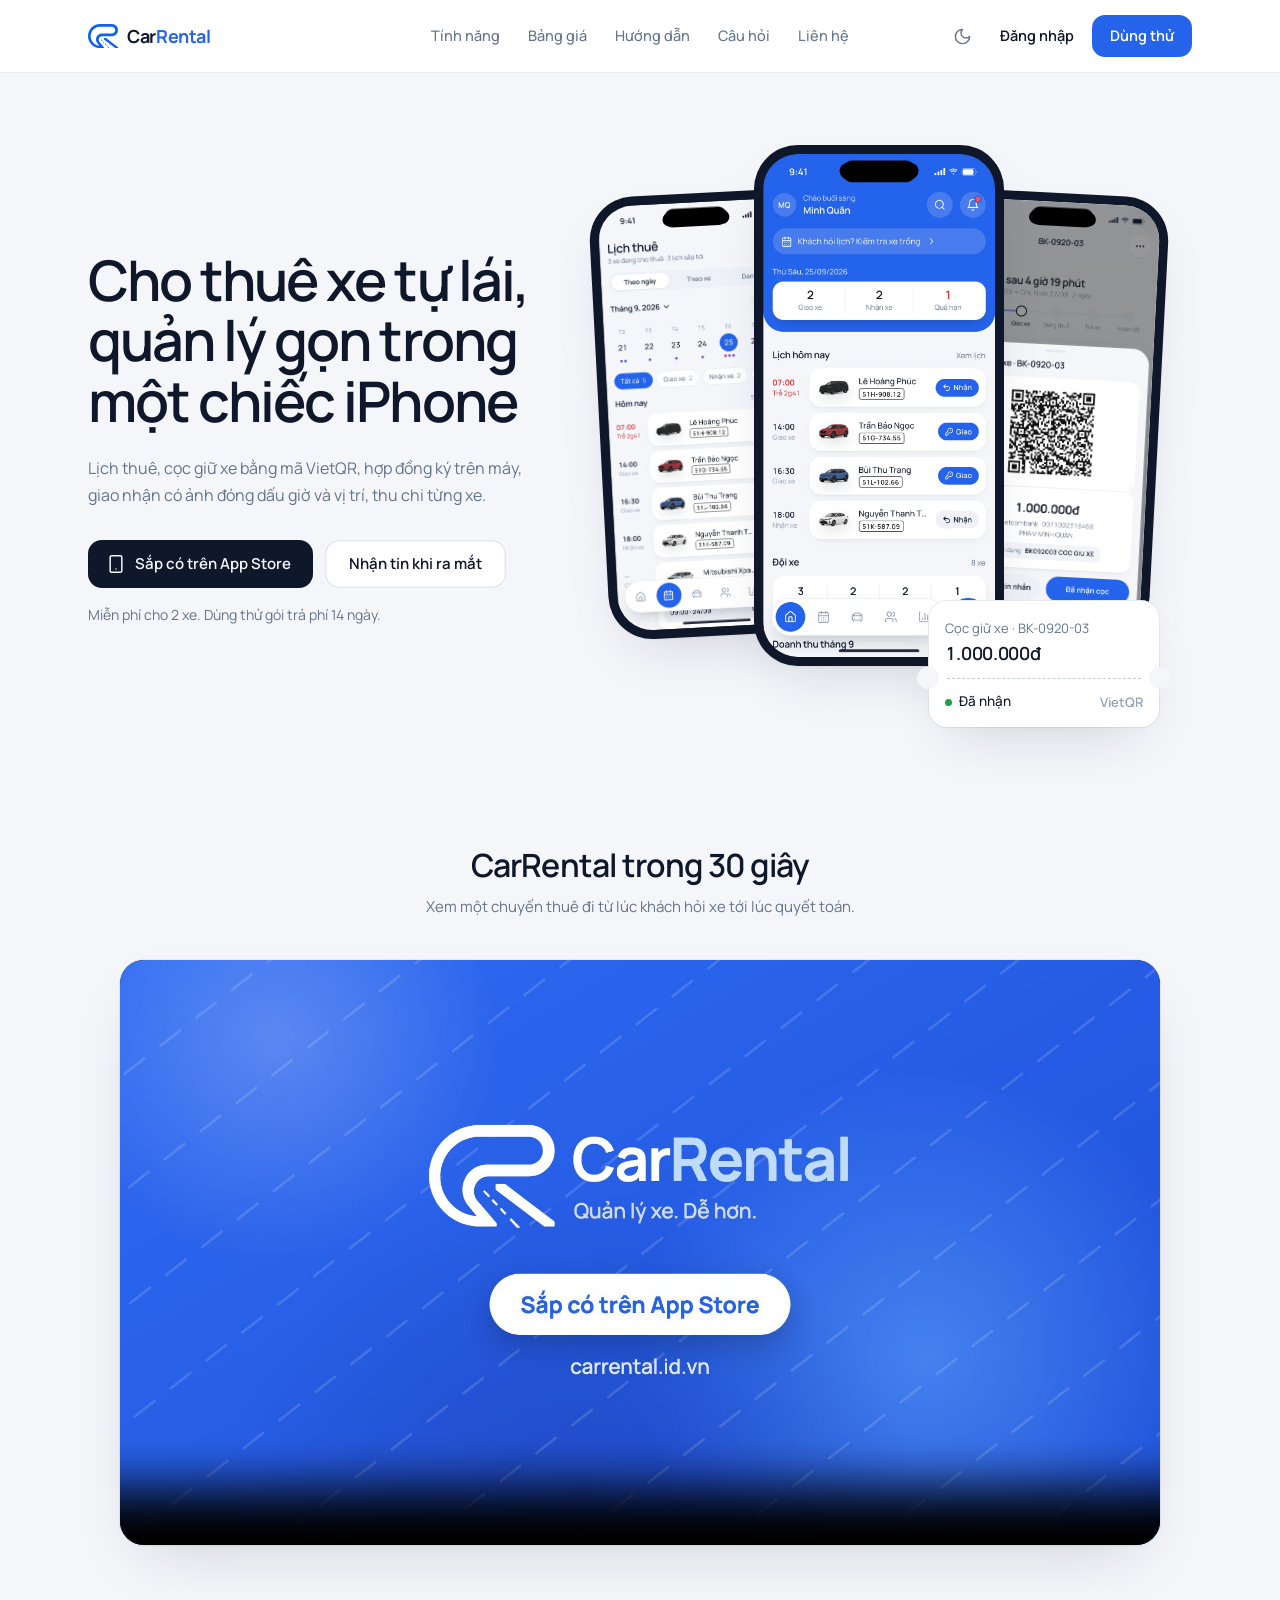
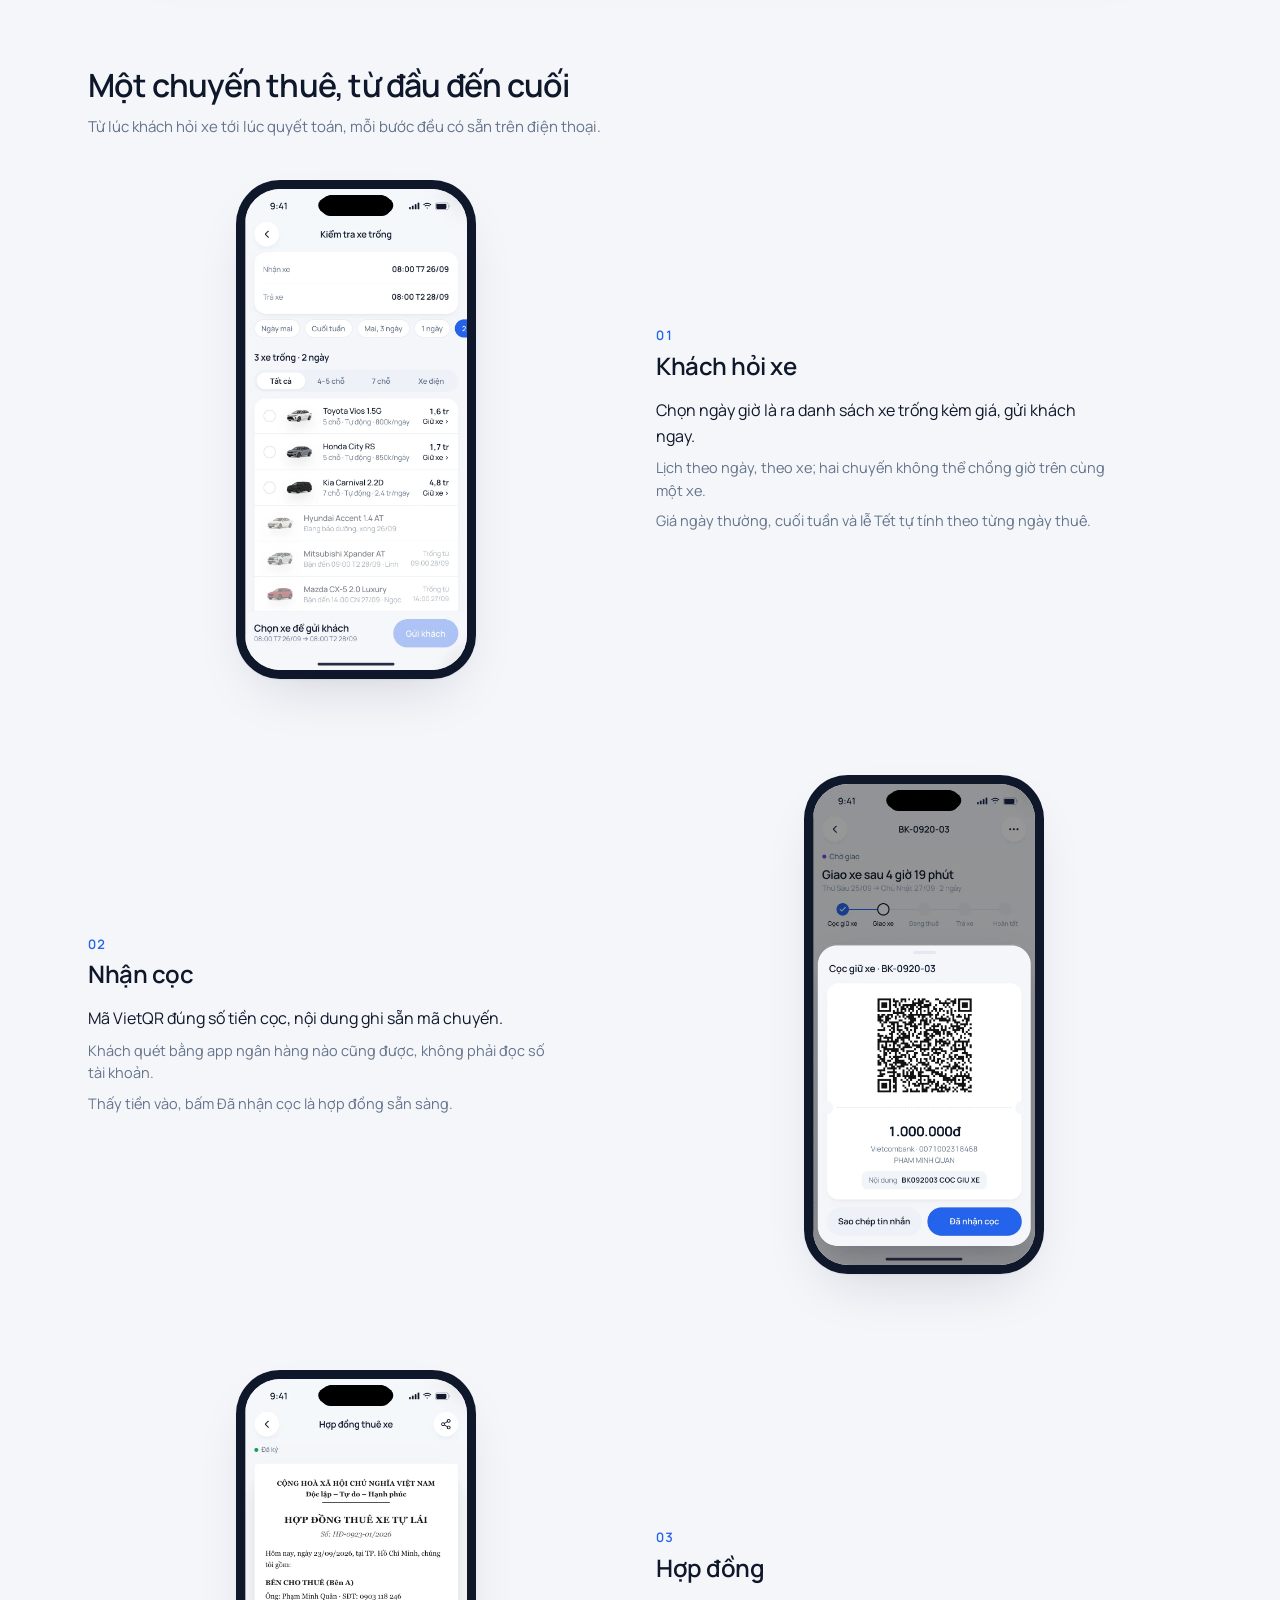
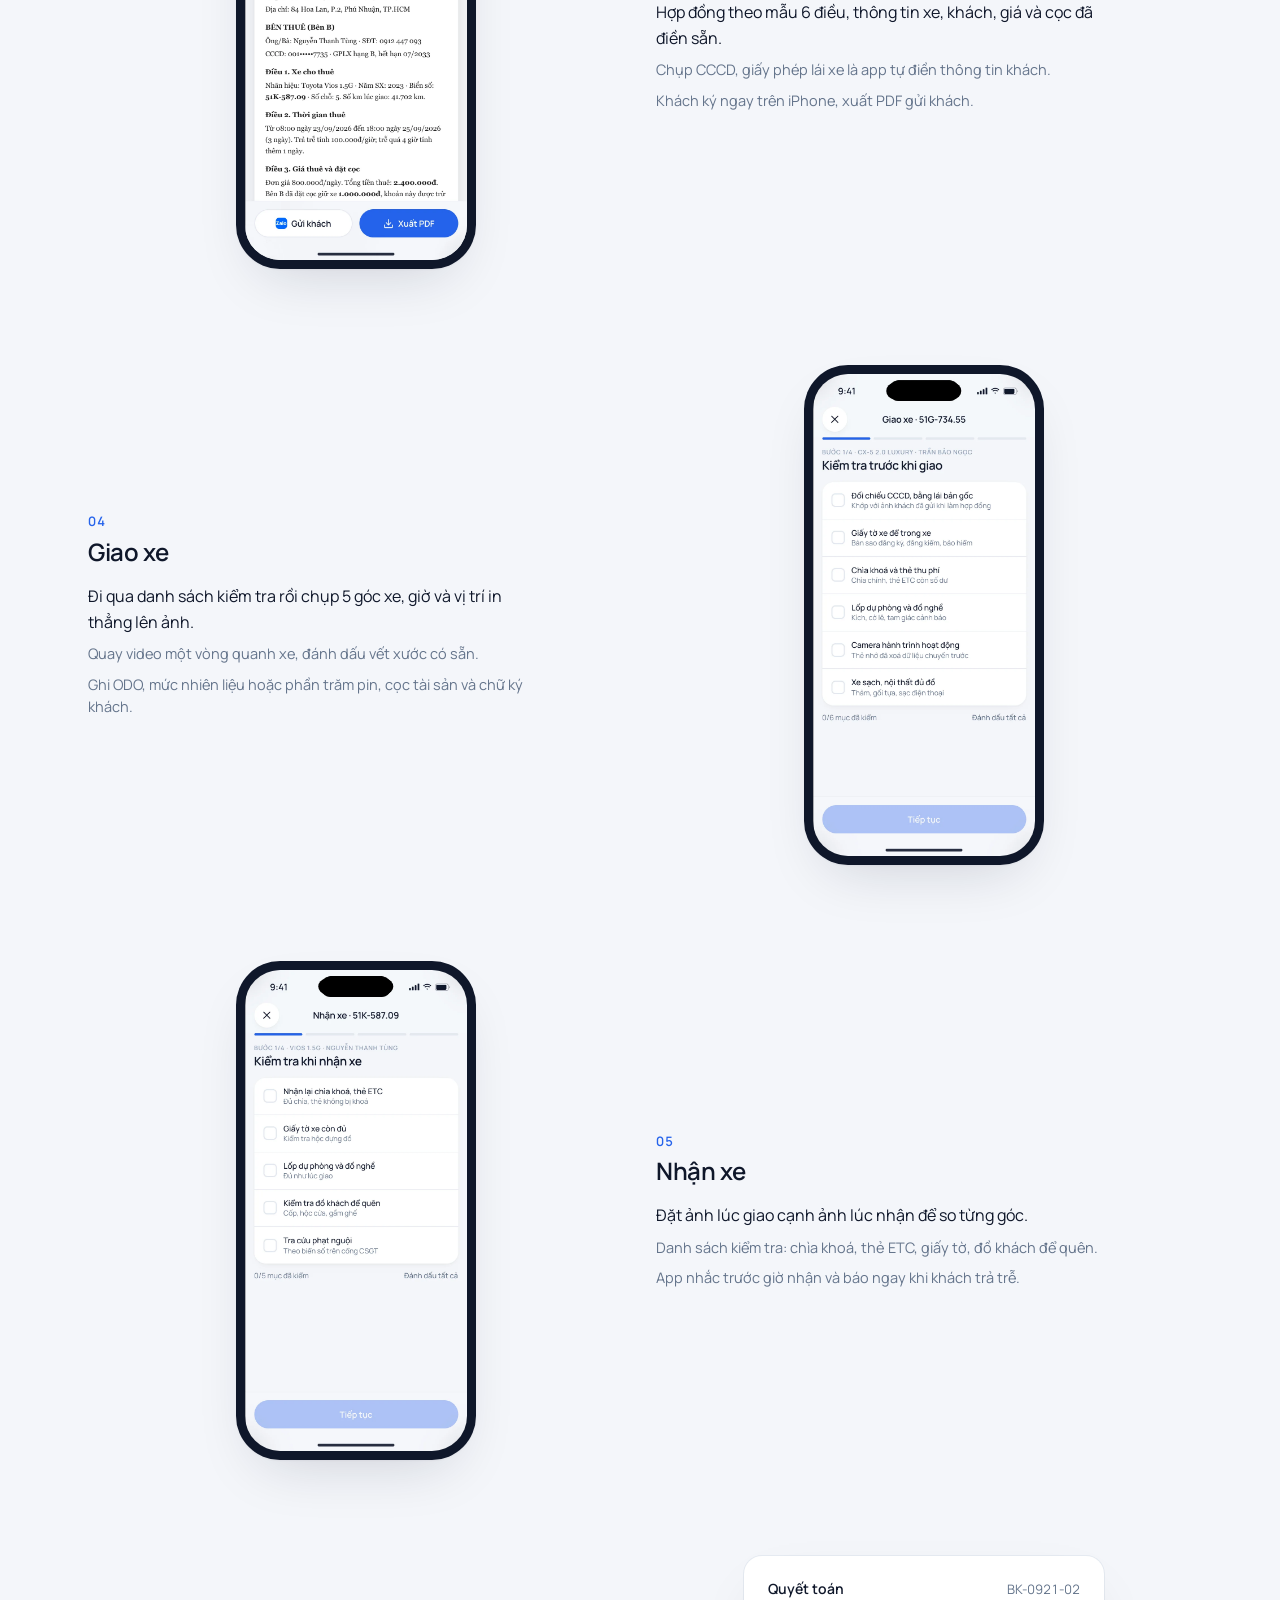
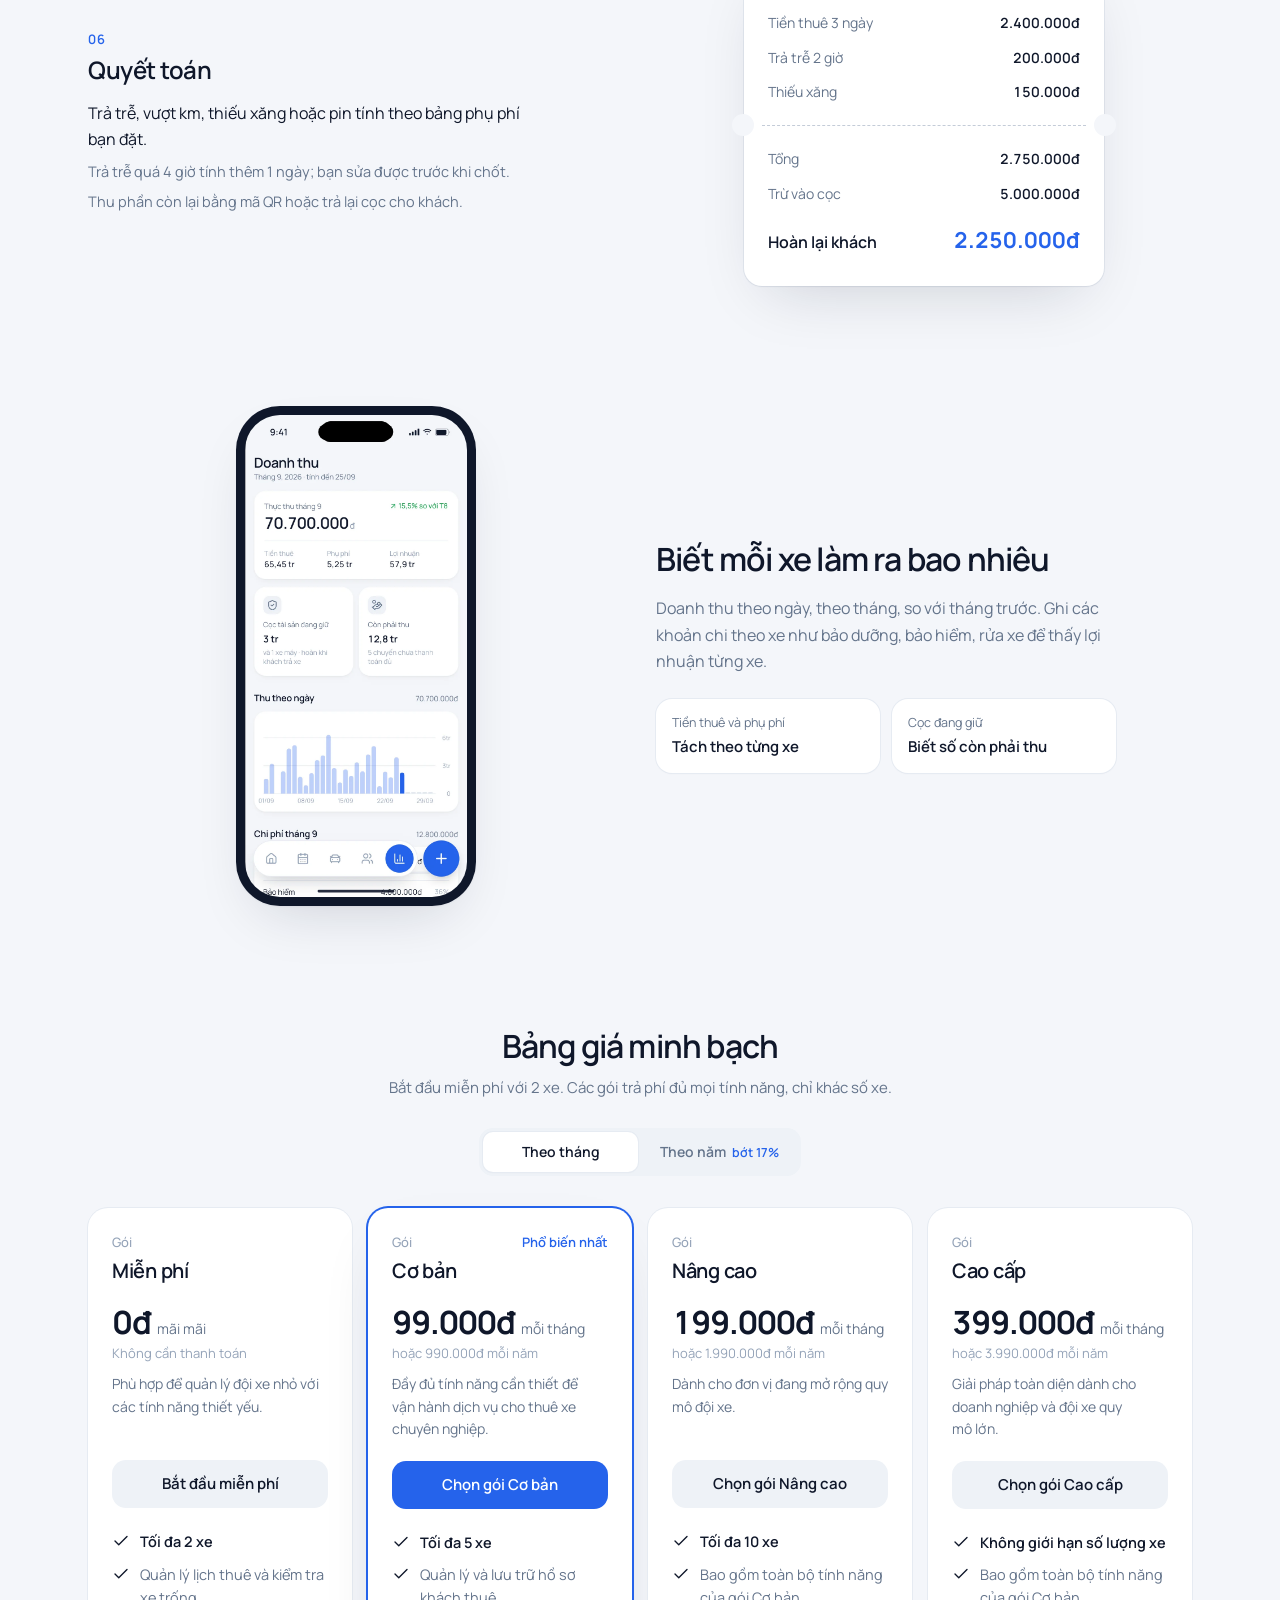
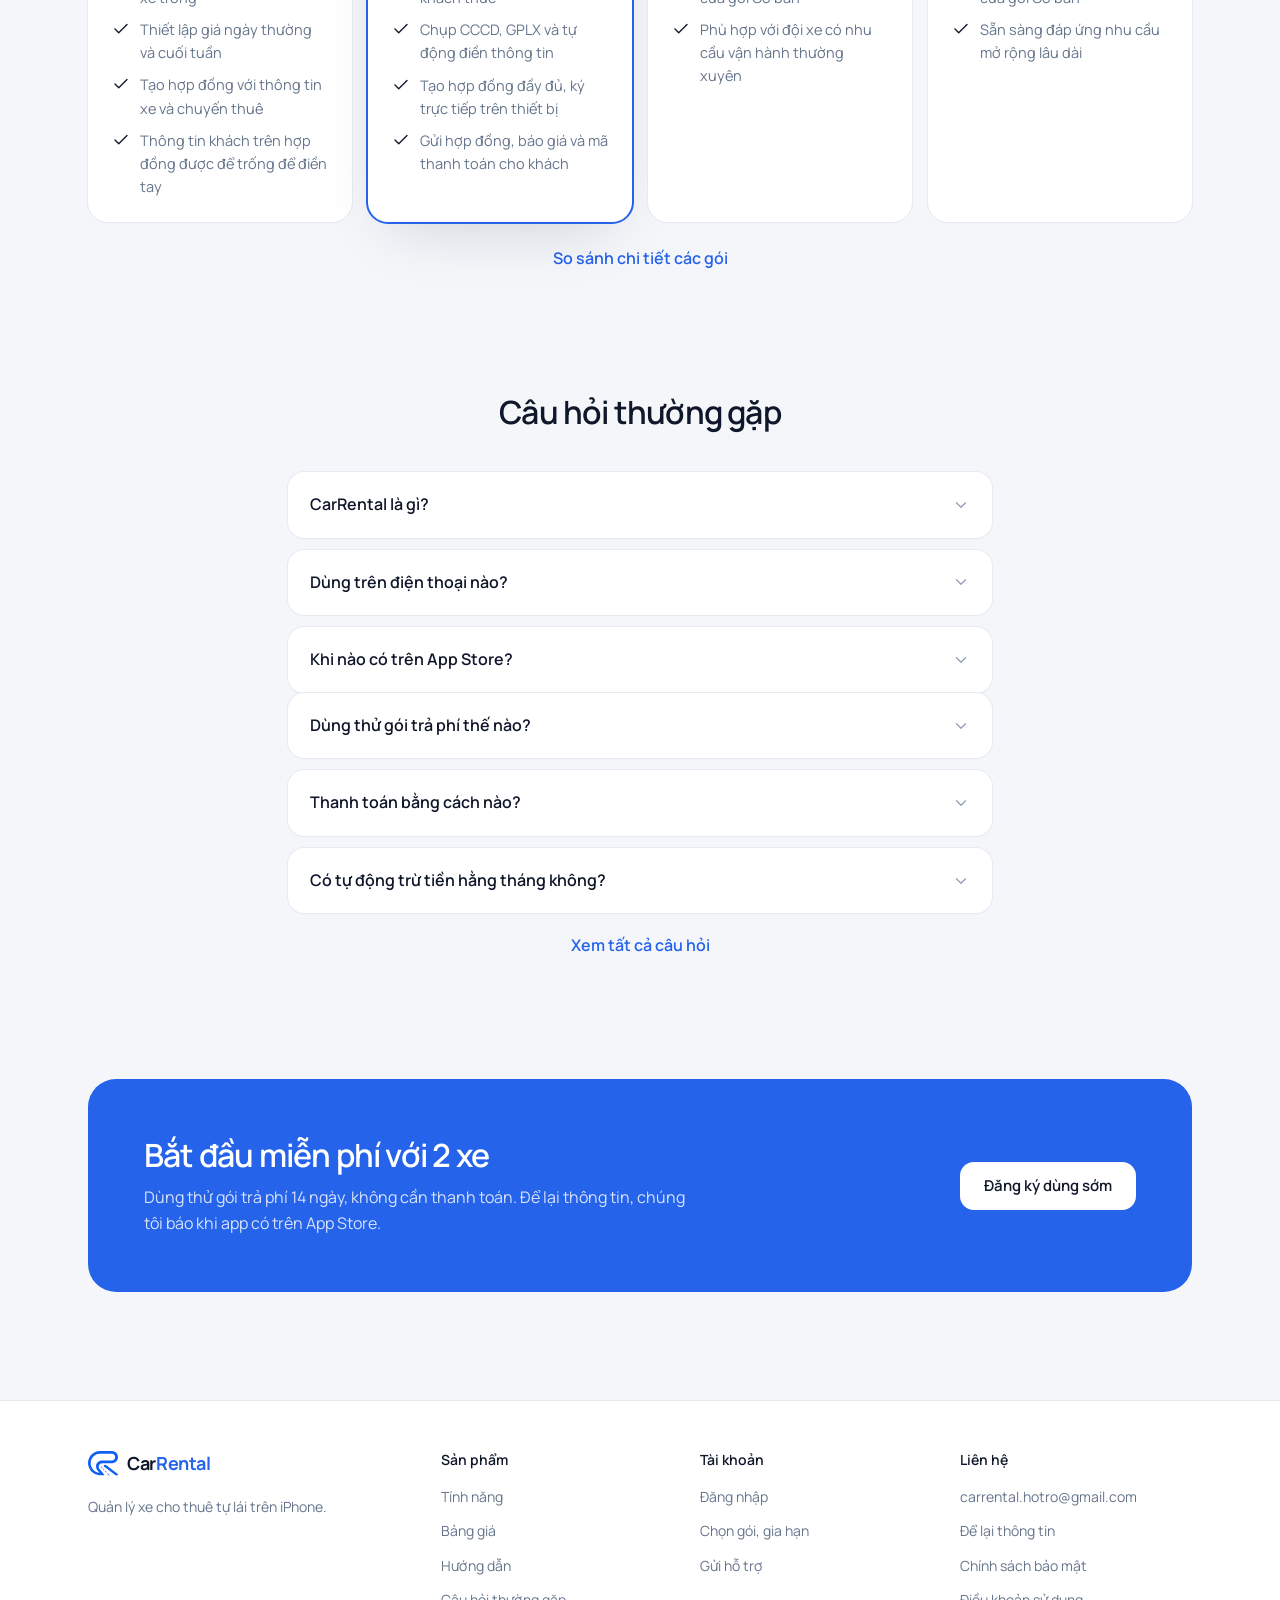
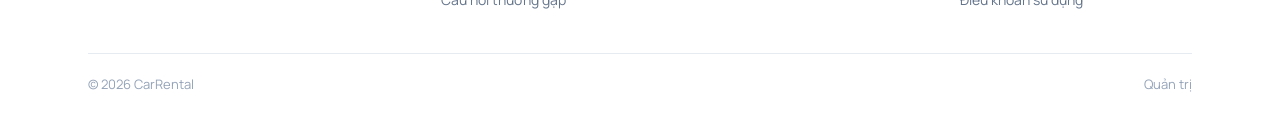
==== commit 70ef085e: "Cập nhật trang web 03/10/2026 18:27" ====
--- a/index.html
+++ b/index.html
@@ -25,7 +25,7 @@
 <link rel="preconnect" href="https://fonts.googleapis.com">
 <link rel="preconnect" href="https://fonts.gstatic.com" crossorigin>
 <link rel="stylesheet" href="https://fonts.googleapis.com/css2?family=Manrope:wght@400;500;600;700&display=swap">
-<link rel="stylesheet" href="./assets/site.css?v=509d60ac">
+<link rel="stylesheet" href="./assets/site.css?v=8999933d">
 
 <script type="application/ld+json">{"@context":"https://schema.org","@type":"SoftwareApplication","name":"CarRental","operatingSystem":"iOS 17+","applicationCategory":"BusinessApplication","inLanguage":"vi","url":"https://carrental.id.vn/","description":"Ứng dụng iPhone cho chủ xe cho thuê tự lái: lịch thuê, kiểm tra xe trống, cọc giữ xe bằng VietQR, hợp đồng ký trên máy, giao nhận có ảnh đóng dấu giờ và vị trí, thu chi từng xe. Miễn phí cho 2 xe.","offers":[{"@type":"Offer","name":"Gói Miễn phí","price":0,"priceCurrency":"VND"},{"@type":"Offer","name":"Gói Cơ bản","price":99000,"priceCurrency":"VND"},{"@type":"Offer","name":"Gói Nâng cao","price":199000,"priceCurrency":"VND"},{"@type":"Offer","name":"Gói Cao cấp","price":399000,"priceCurrency":"VND"}]}</script>
 <script type="application/ld+json">{"@context":"https://schema.org","@type":"Organization","name":"CarRental","url":"https://carrental.id.vn/","logo":"https://carrental.id.vn/assets/icon-512.png","email":"carrental.hotro@gmail.com"}</script>
@@ -62,6 +62,24 @@
         <div class="cut"></div>
         <div class="tk" style="padding:10px 16px 14px;display:flex;justify-content:space-between;align-items:center"><span class="st" style="color:var(--ink);font-weight:500"><i class="dot ok"></i>Đã nhận</span><span class="small faint" style="font-weight:600">VietQR</span></div>
       </div>
+    </div>
+  </div>
+</section>
+
+<section class="sec film-sec" aria-label="Video giới thiệu">
+  <div class="wrap">
+    <div class="sec-head center">
+      <h2 class="h-sec">CarRental trong 30 giây</h2>
+      <p class="lead">Xem một chuyến thuê đi từ lúc khách hỏi xe tới lúc quyết toán.</p>
+    </div>
+    <!-- Màn rộng phát bản ngang, điện thoại phát bản dọc; preload="none" nên chỉ tải bản đang xem khi bấm phát -->
+    <div class="film">
+      <video class="film-wide" controls playsinline preload="none" width="1920" height="1080" poster="./assets/video/launch-16x9.jpg">
+        <source src="./assets/video/launch-16x9.mp4" type="video/mp4">
+      </video>
+      <video class="film-tall" controls playsinline preload="none" width="720" height="1280" poster="./assets/video/launch-9x16.jpg">
+        <source src="./assets/video/launch-9x16.mp4" type="video/mp4">
+      </video>
     </div>
   </div>
 </section>
--- a/assets/site.css
+++ b/assets/site.css
@@ -154,6 +154,12 @@
 .hero-shots .p2 { left: 0; top: 48px; width: 214px; transform: rotate(-3deg); z-index: 2; }
 .hero-shots .p3 { right: 0; top: 48px; width: 214px; transform: rotate(3deg); z-index: 2; }
 .hero-shots .float { position: absolute; right: 0; bottom: 18px; width: 230px; z-index: 4; box-shadow: var(--shadow-lg), 0 0 0 1px var(--line); }
+
+/* Video giới thiệu: bản ngang cho màn rộng, bản dọc cho điện thoại */
+.film video { display: block; width: 100%; height: auto; border-radius: 24px; background: #0B1220; box-shadow: var(--shadow-lg), 0 0 0 1px var(--line); }
+.film-wide { max-width: 1040px; margin: 0 auto; aspect-ratio: 16 / 9; }
+.film-tall { display: none !important; max-width: 400px; margin: 0 auto; aspect-ratio: 9 / 16; }
+@media (max-width: 719px) { .film-wide { display: none !important; } .film-tall { display: block !important; } }
 @media (max-width: 560px) {
   .hero-shots { height: 470px; }
   .hero-shots .p1 { width: 206px; } .hero-shots .p2, .hero-shots .p3 { width: 172px; }
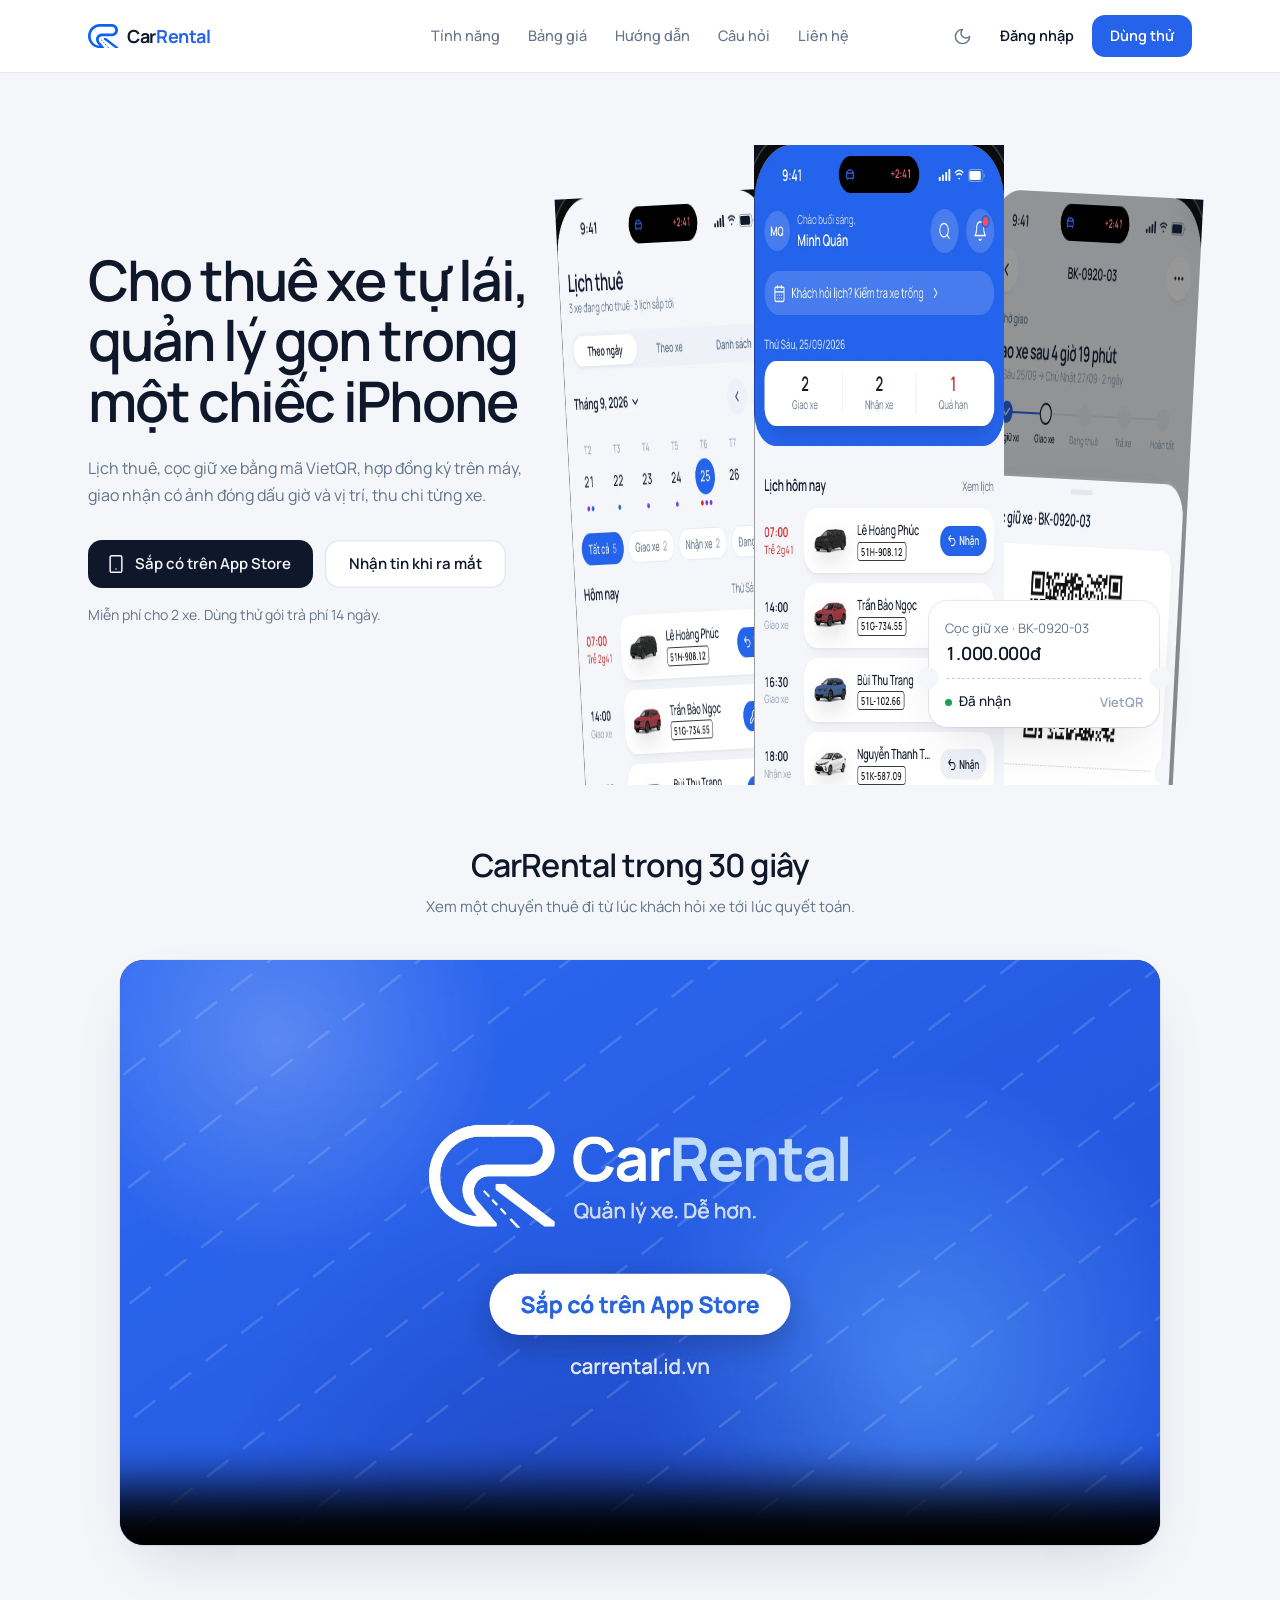
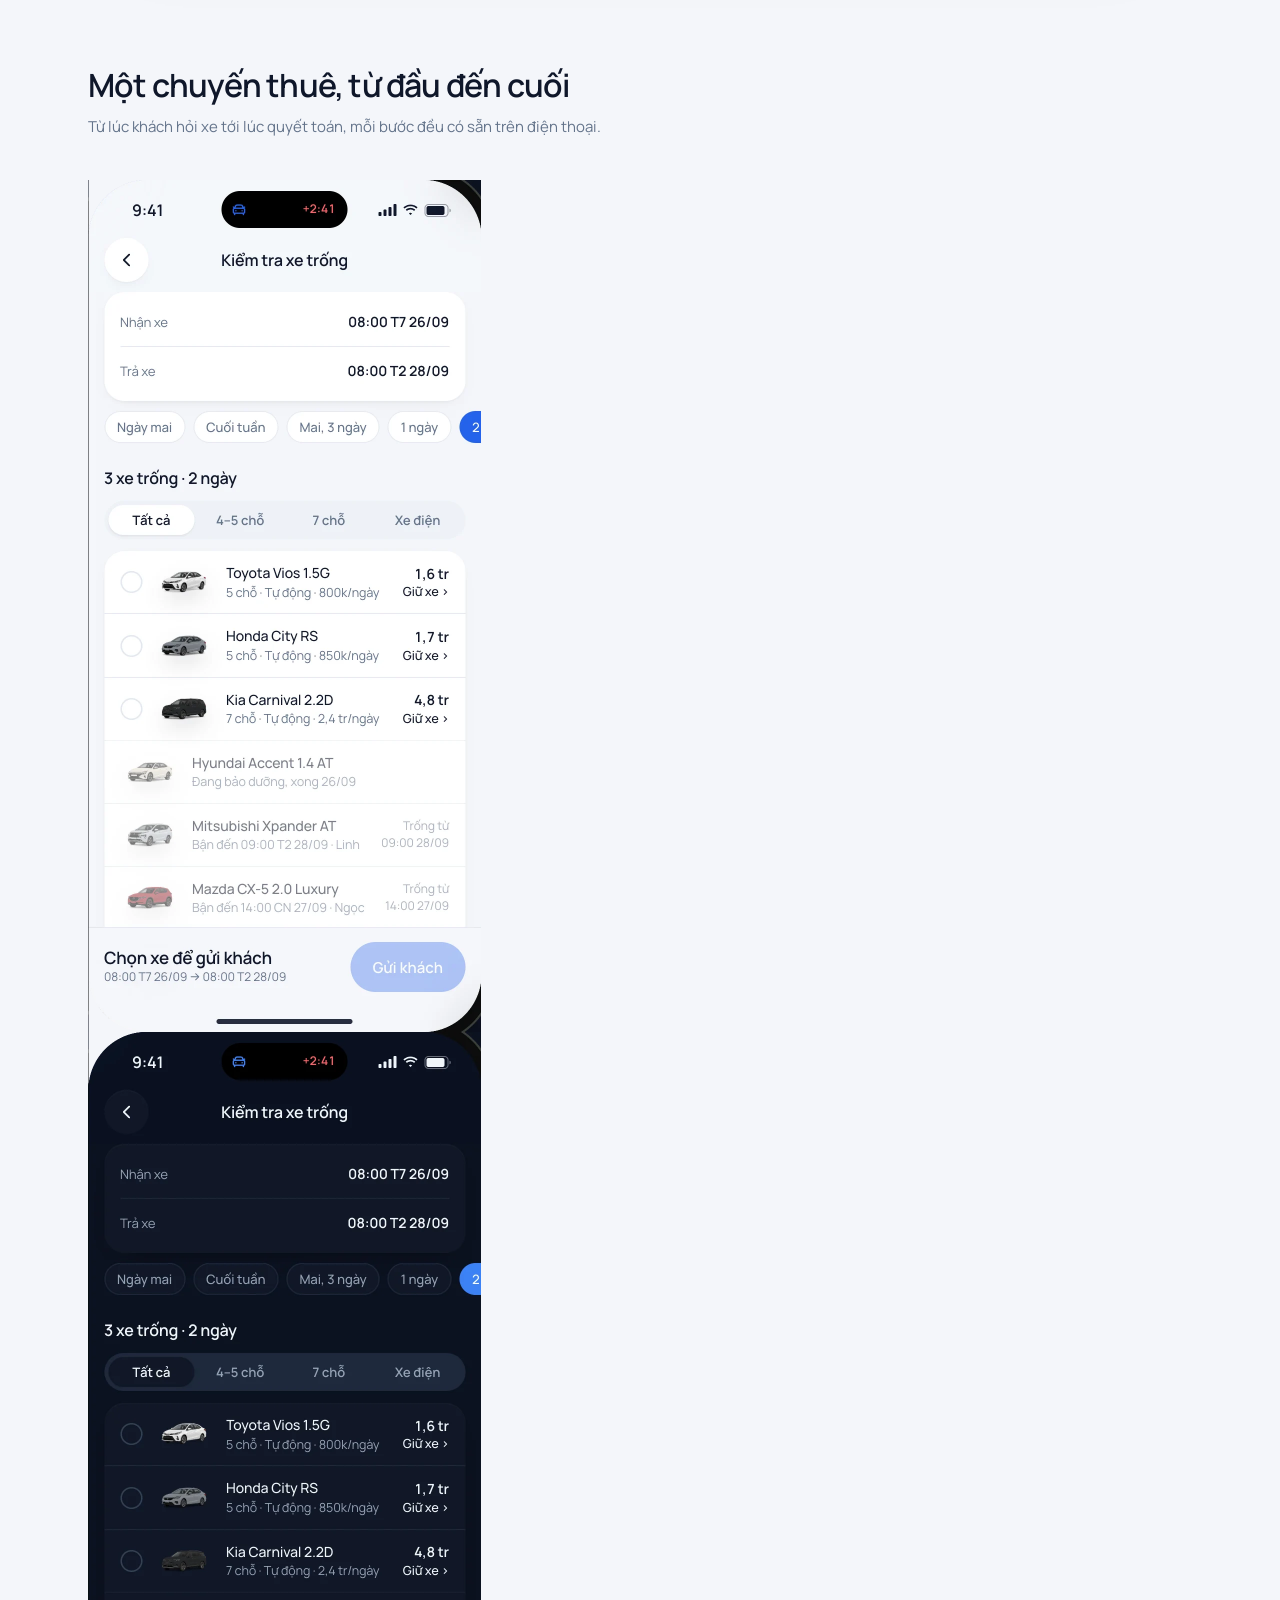
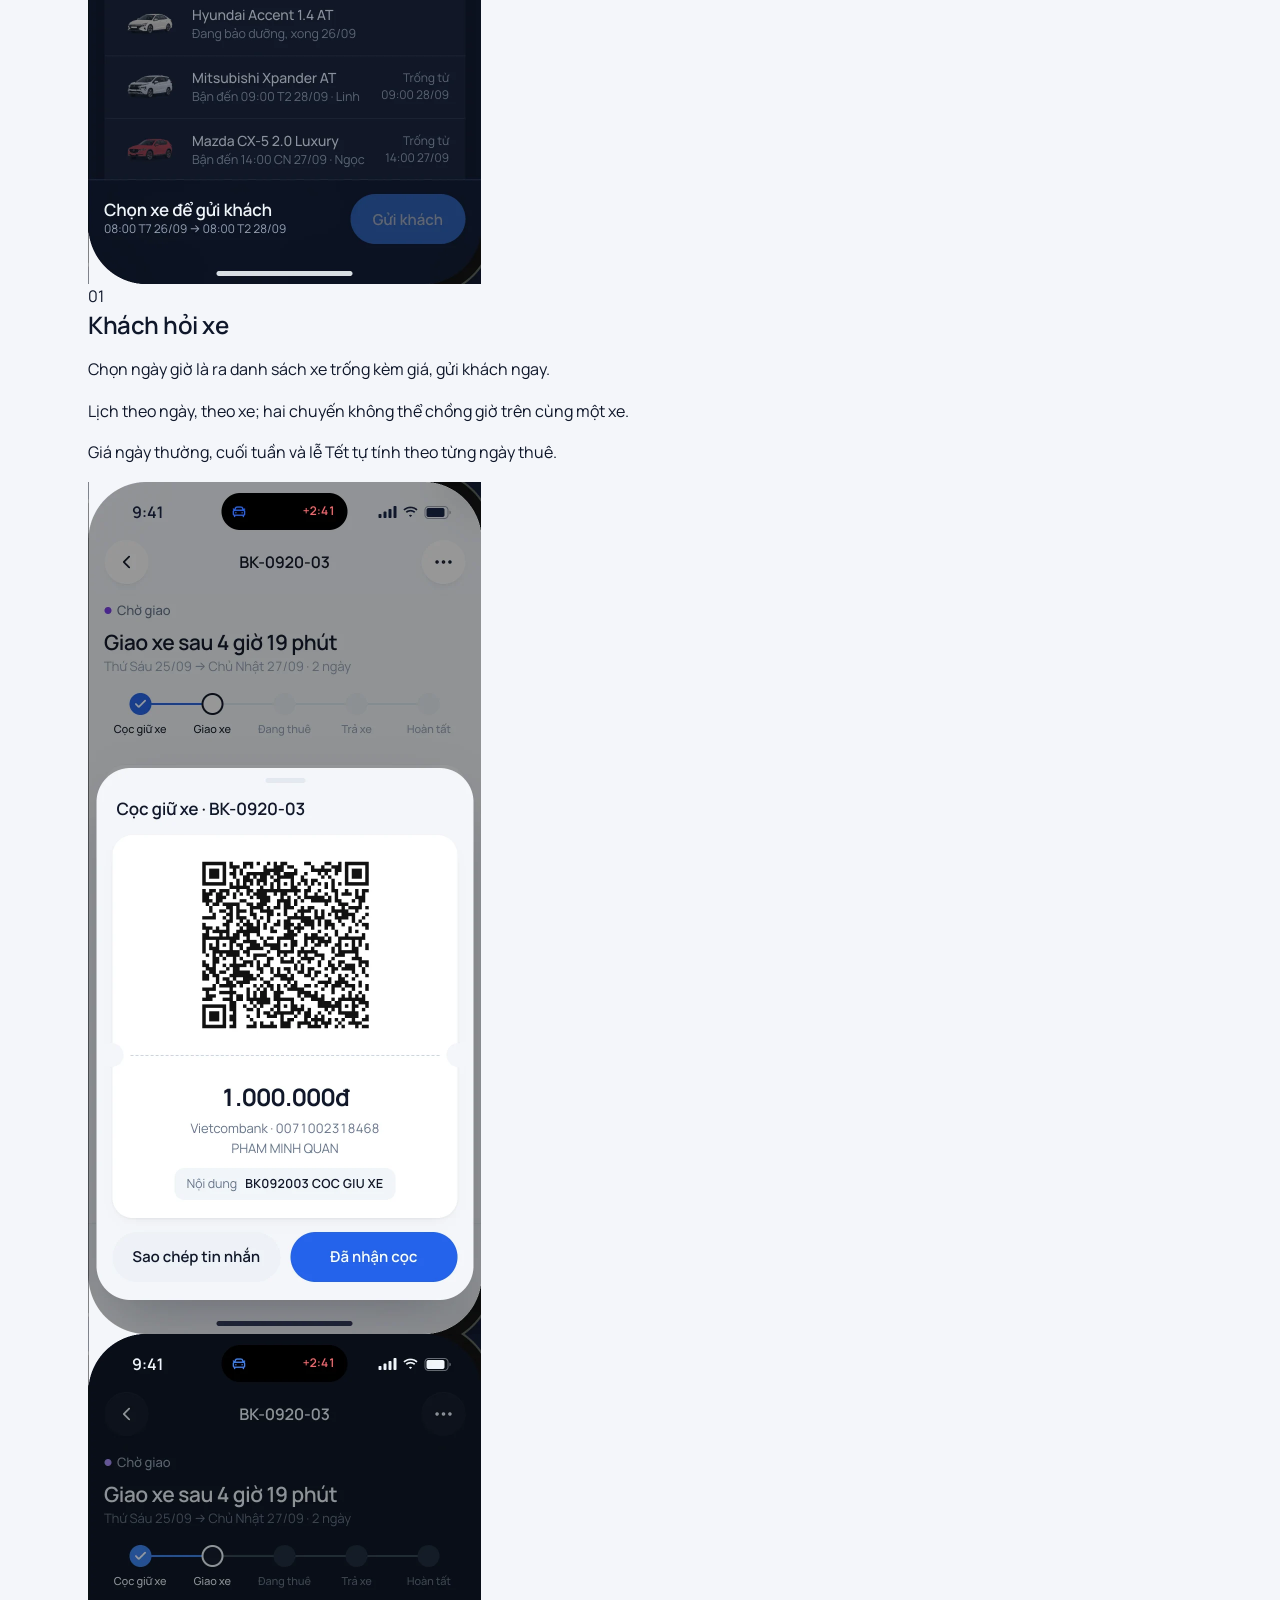
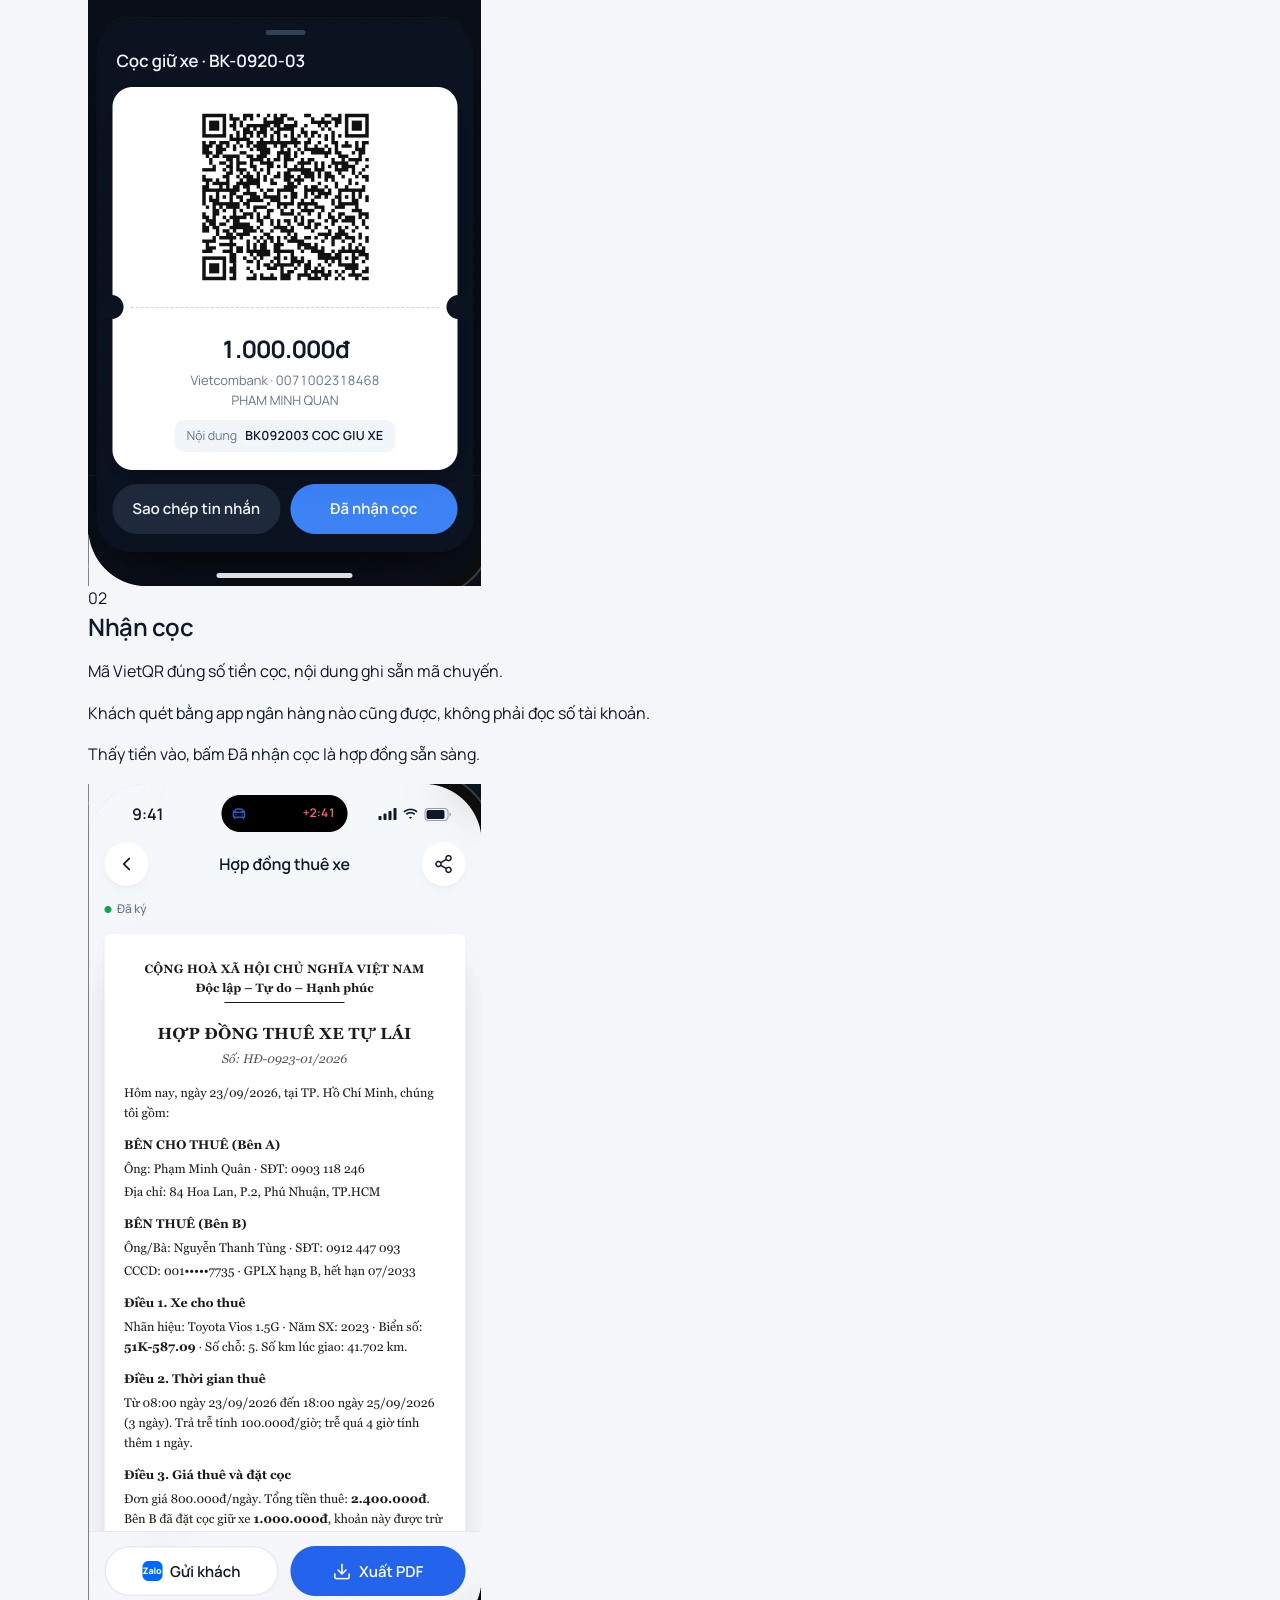
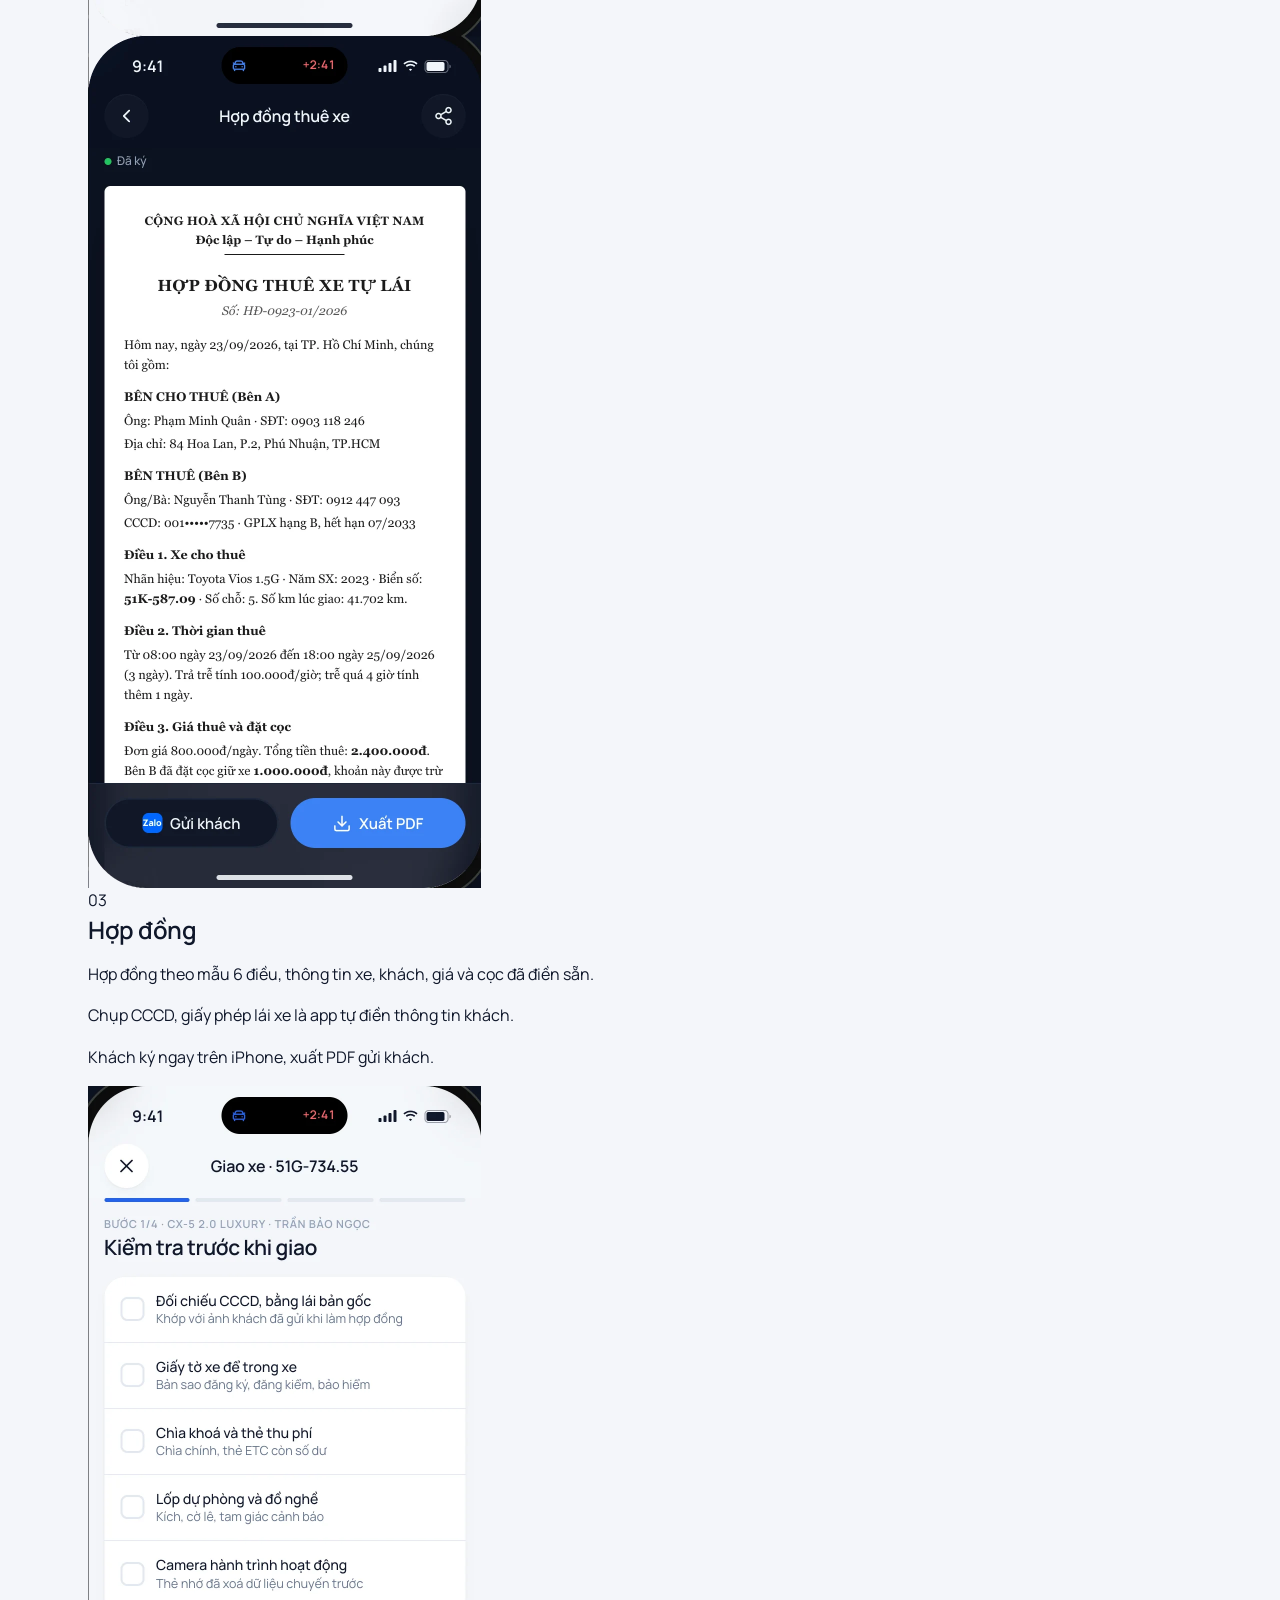
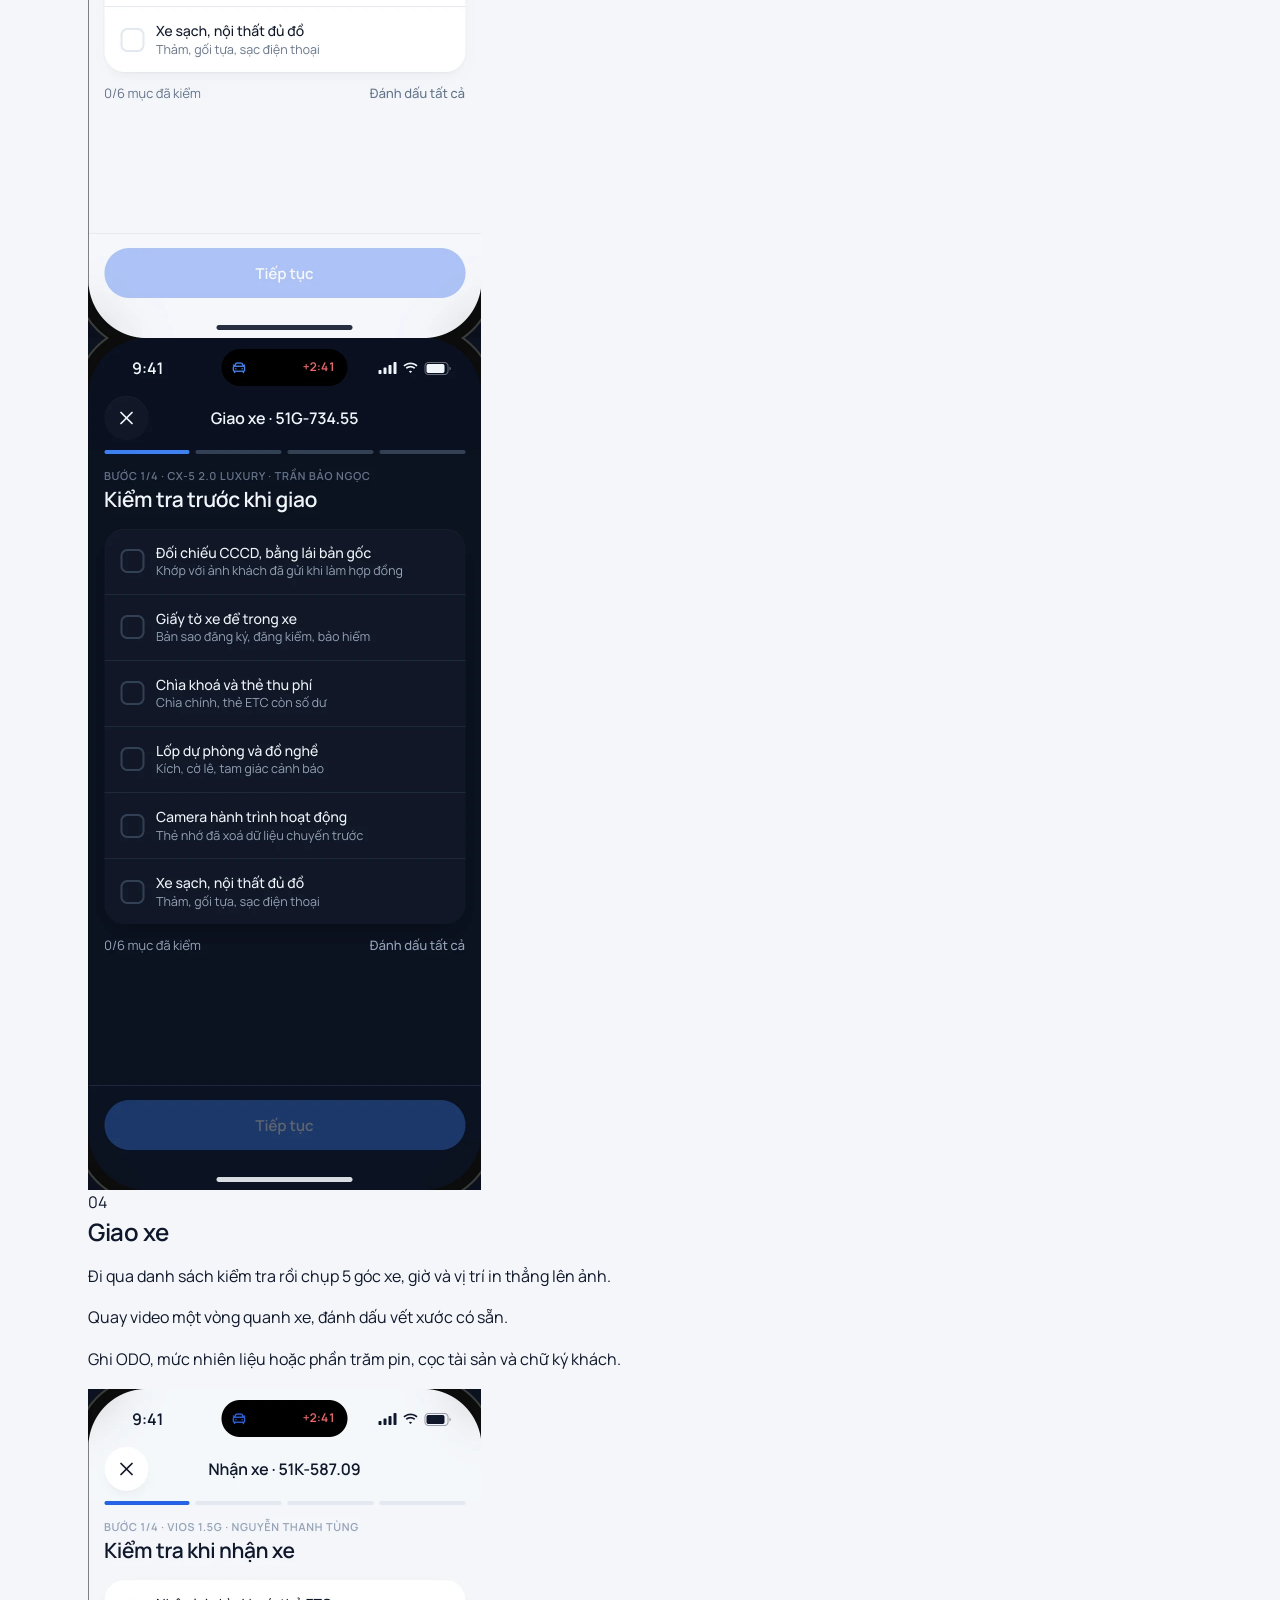
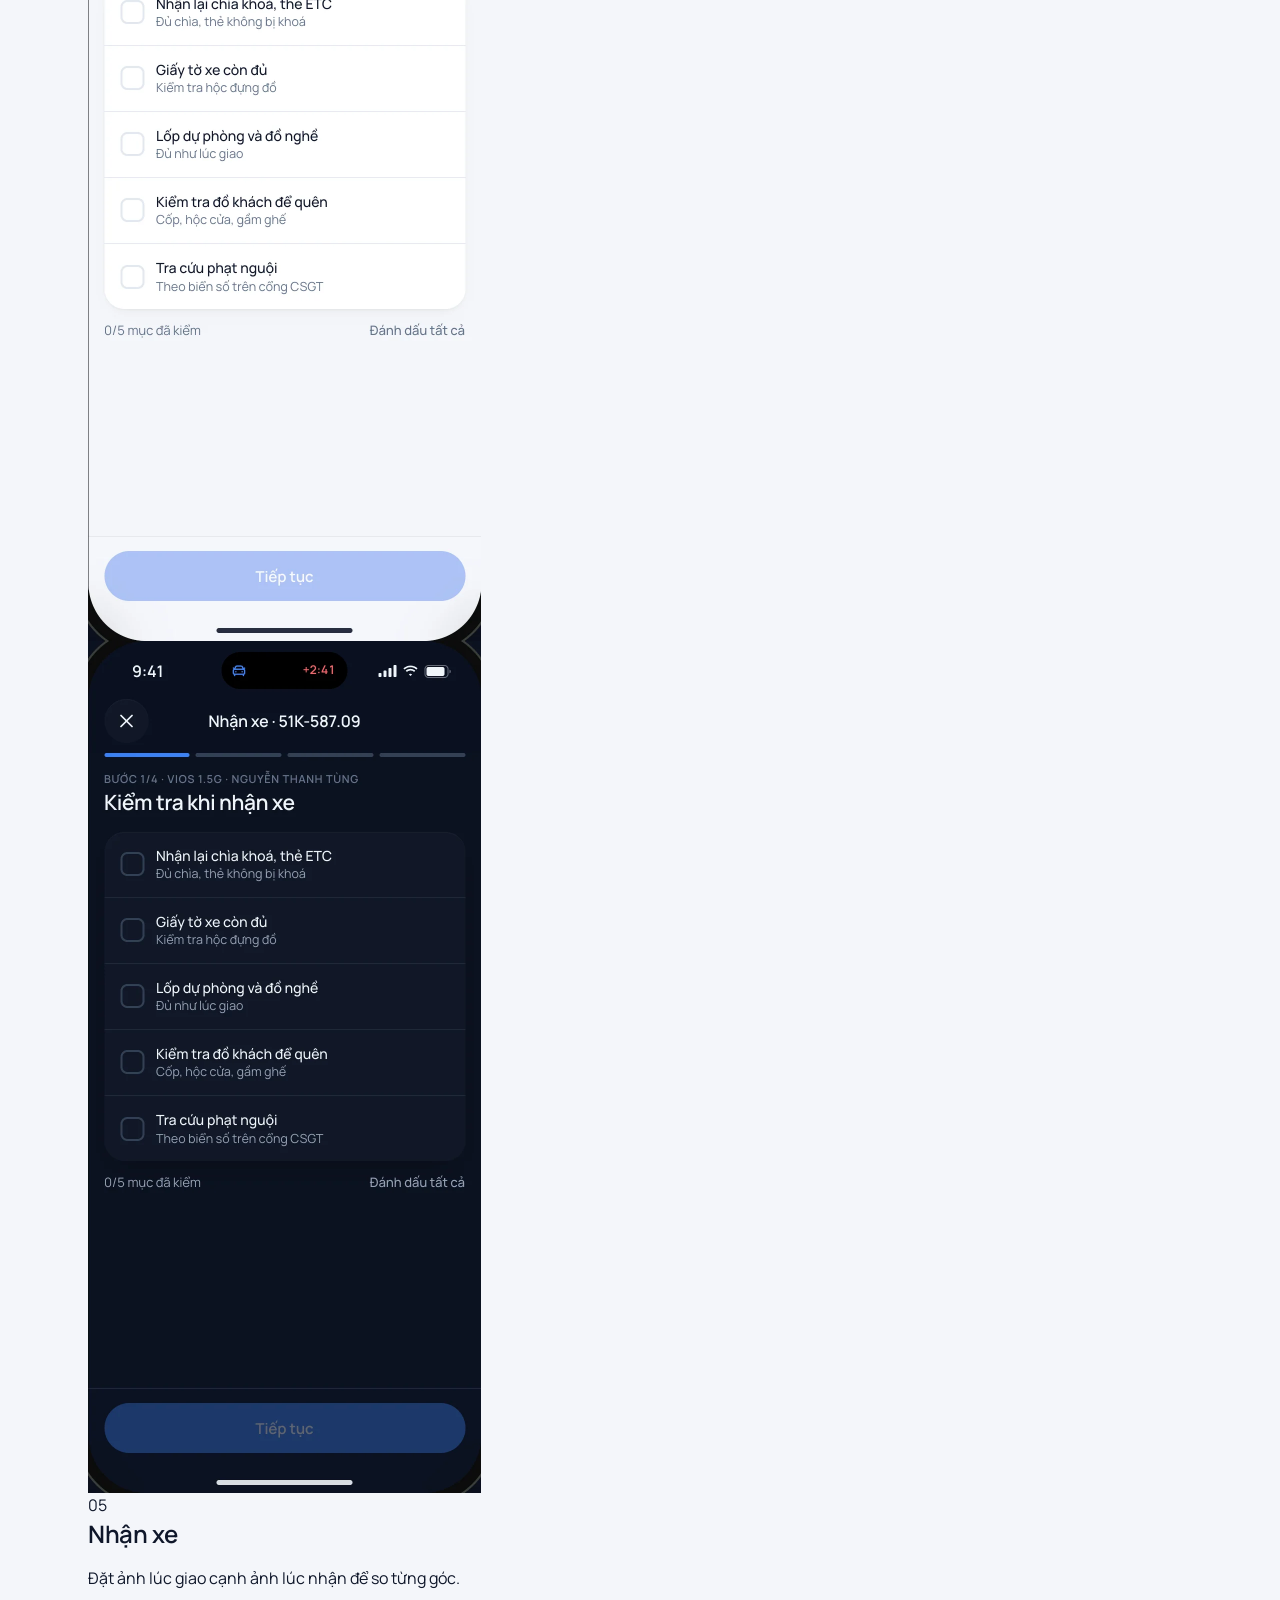
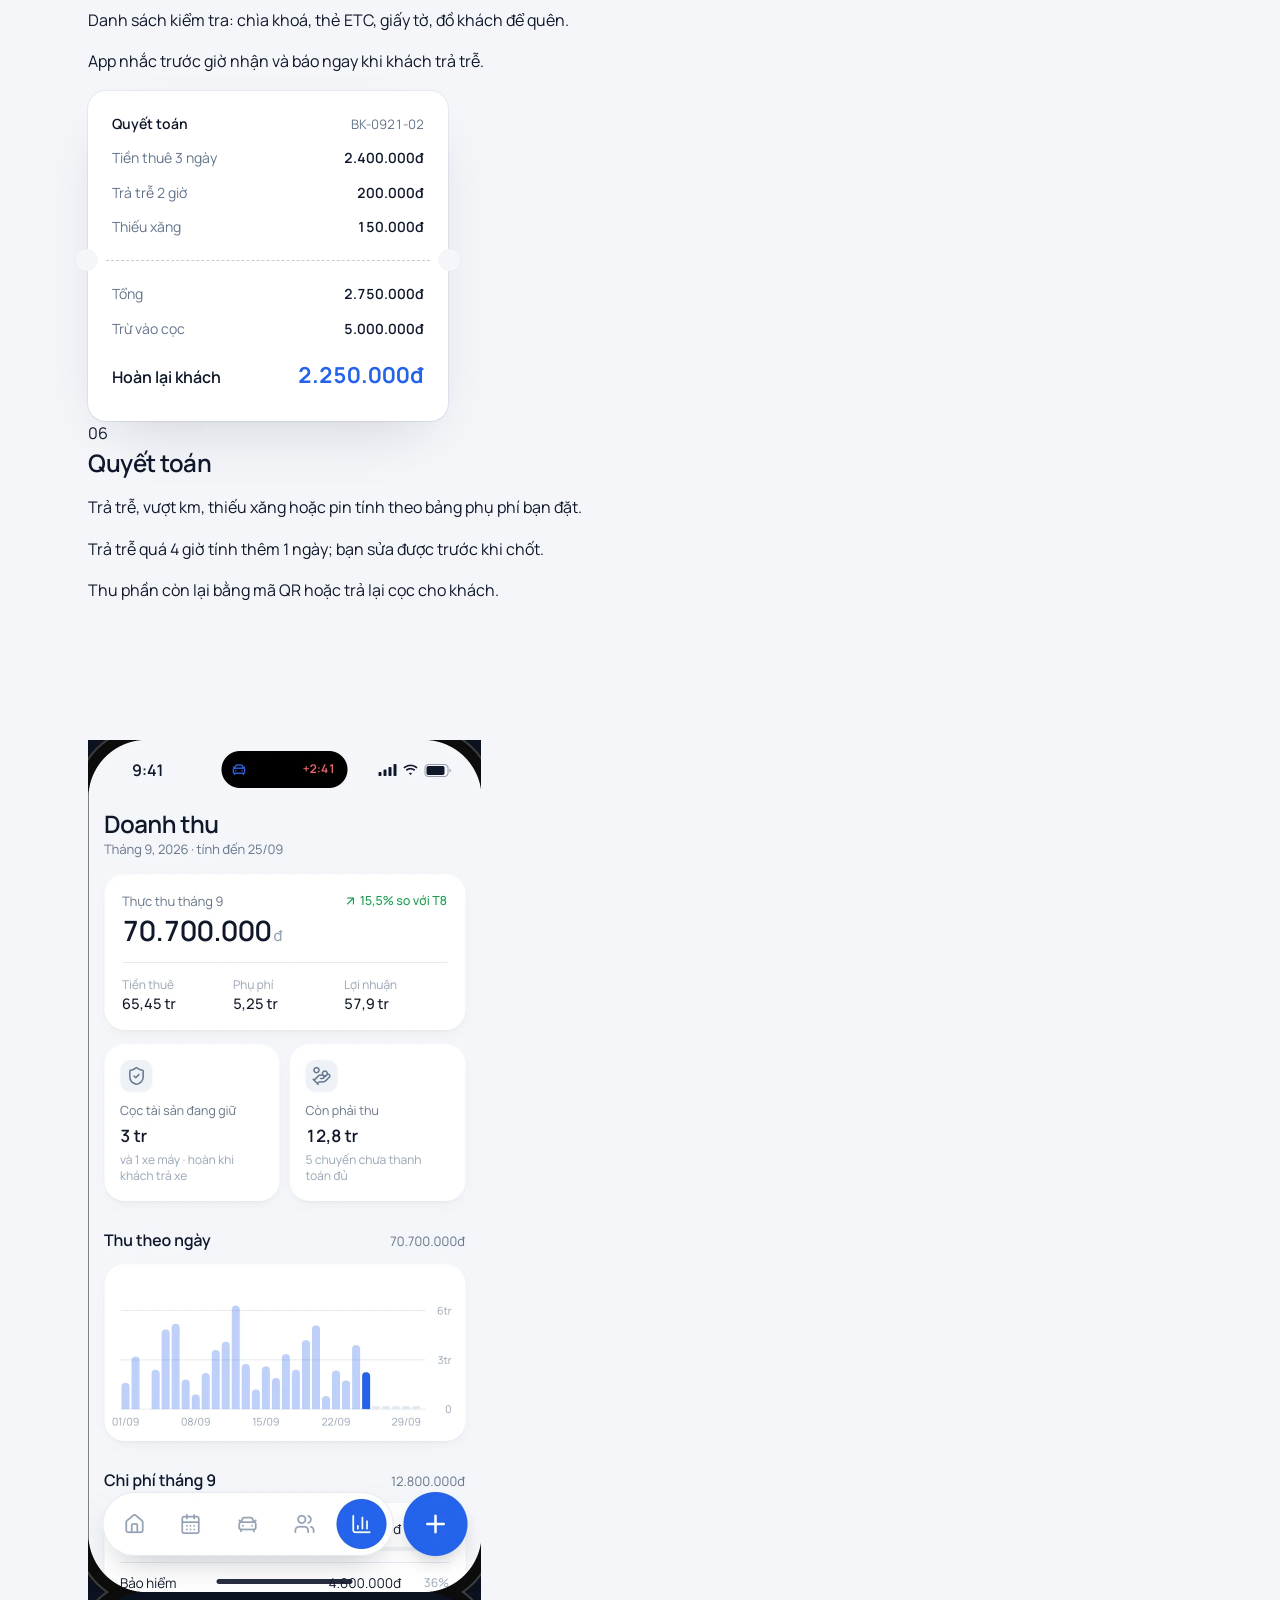
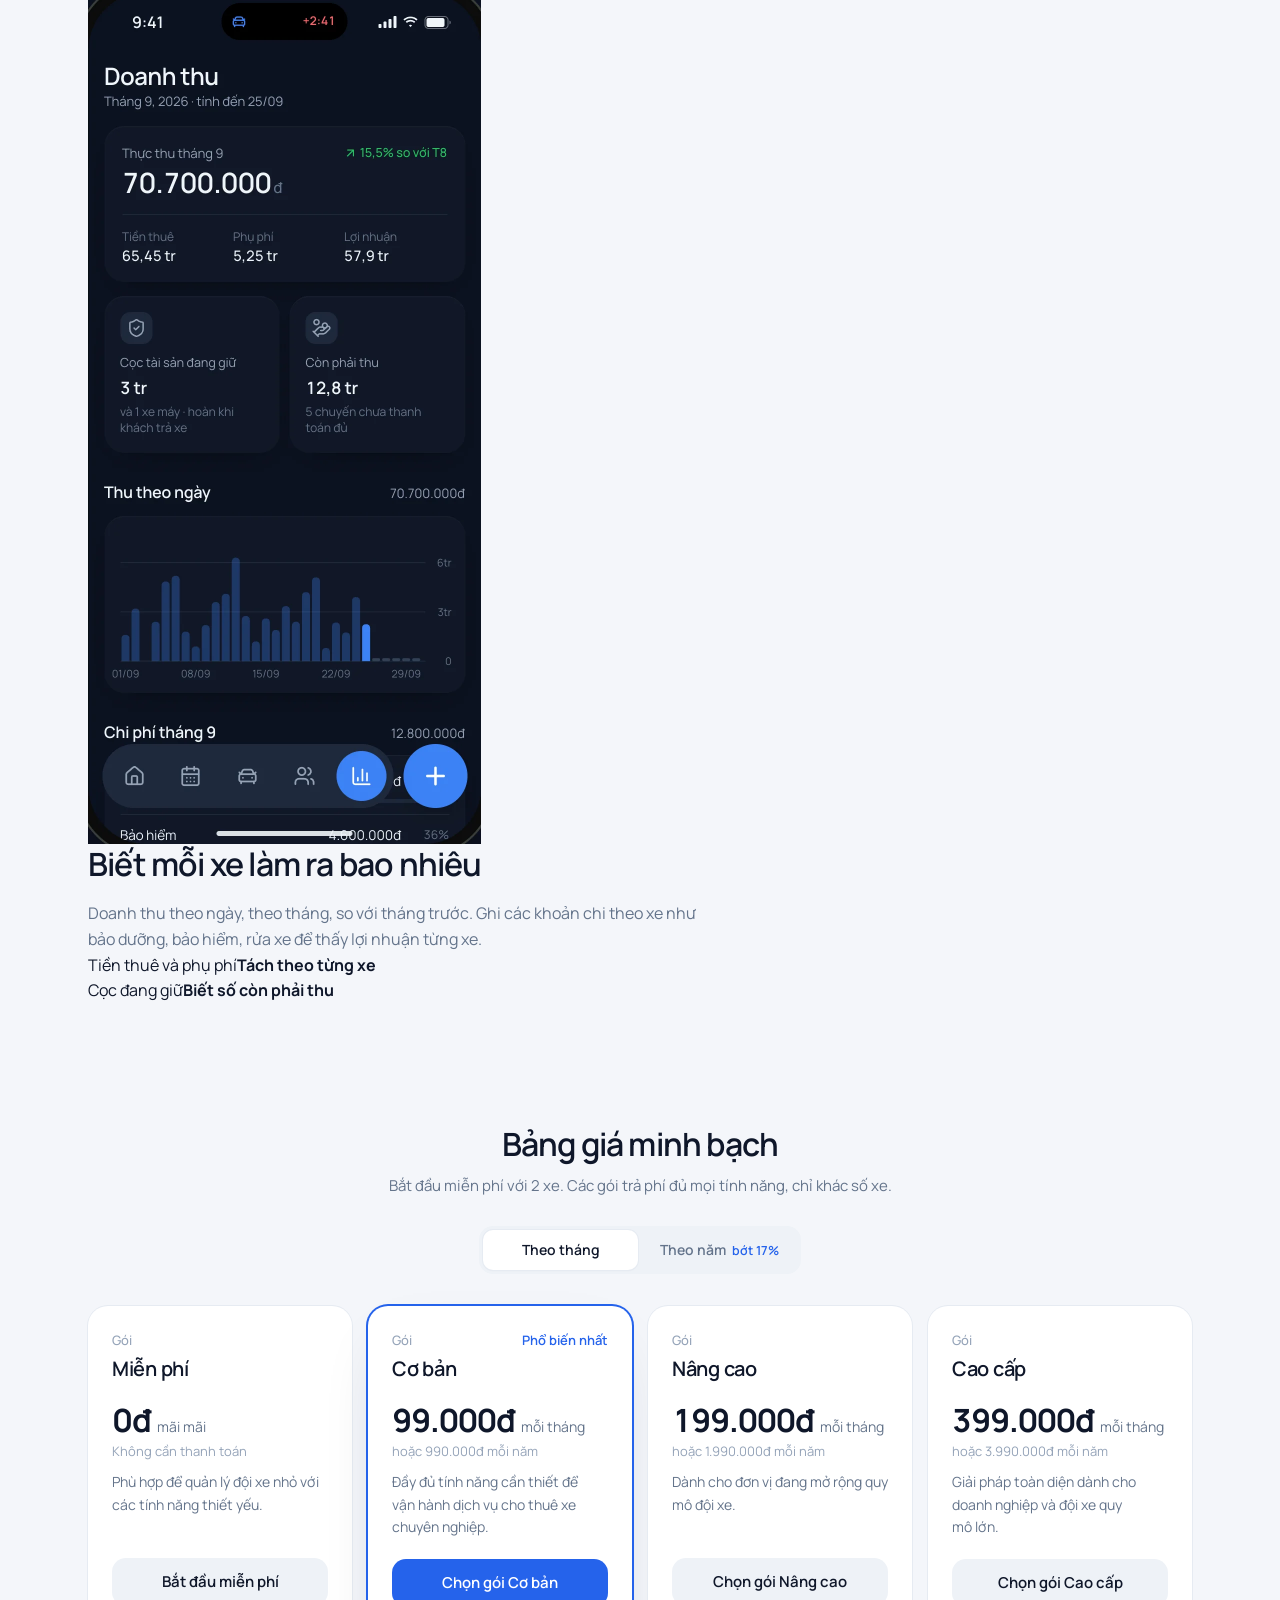
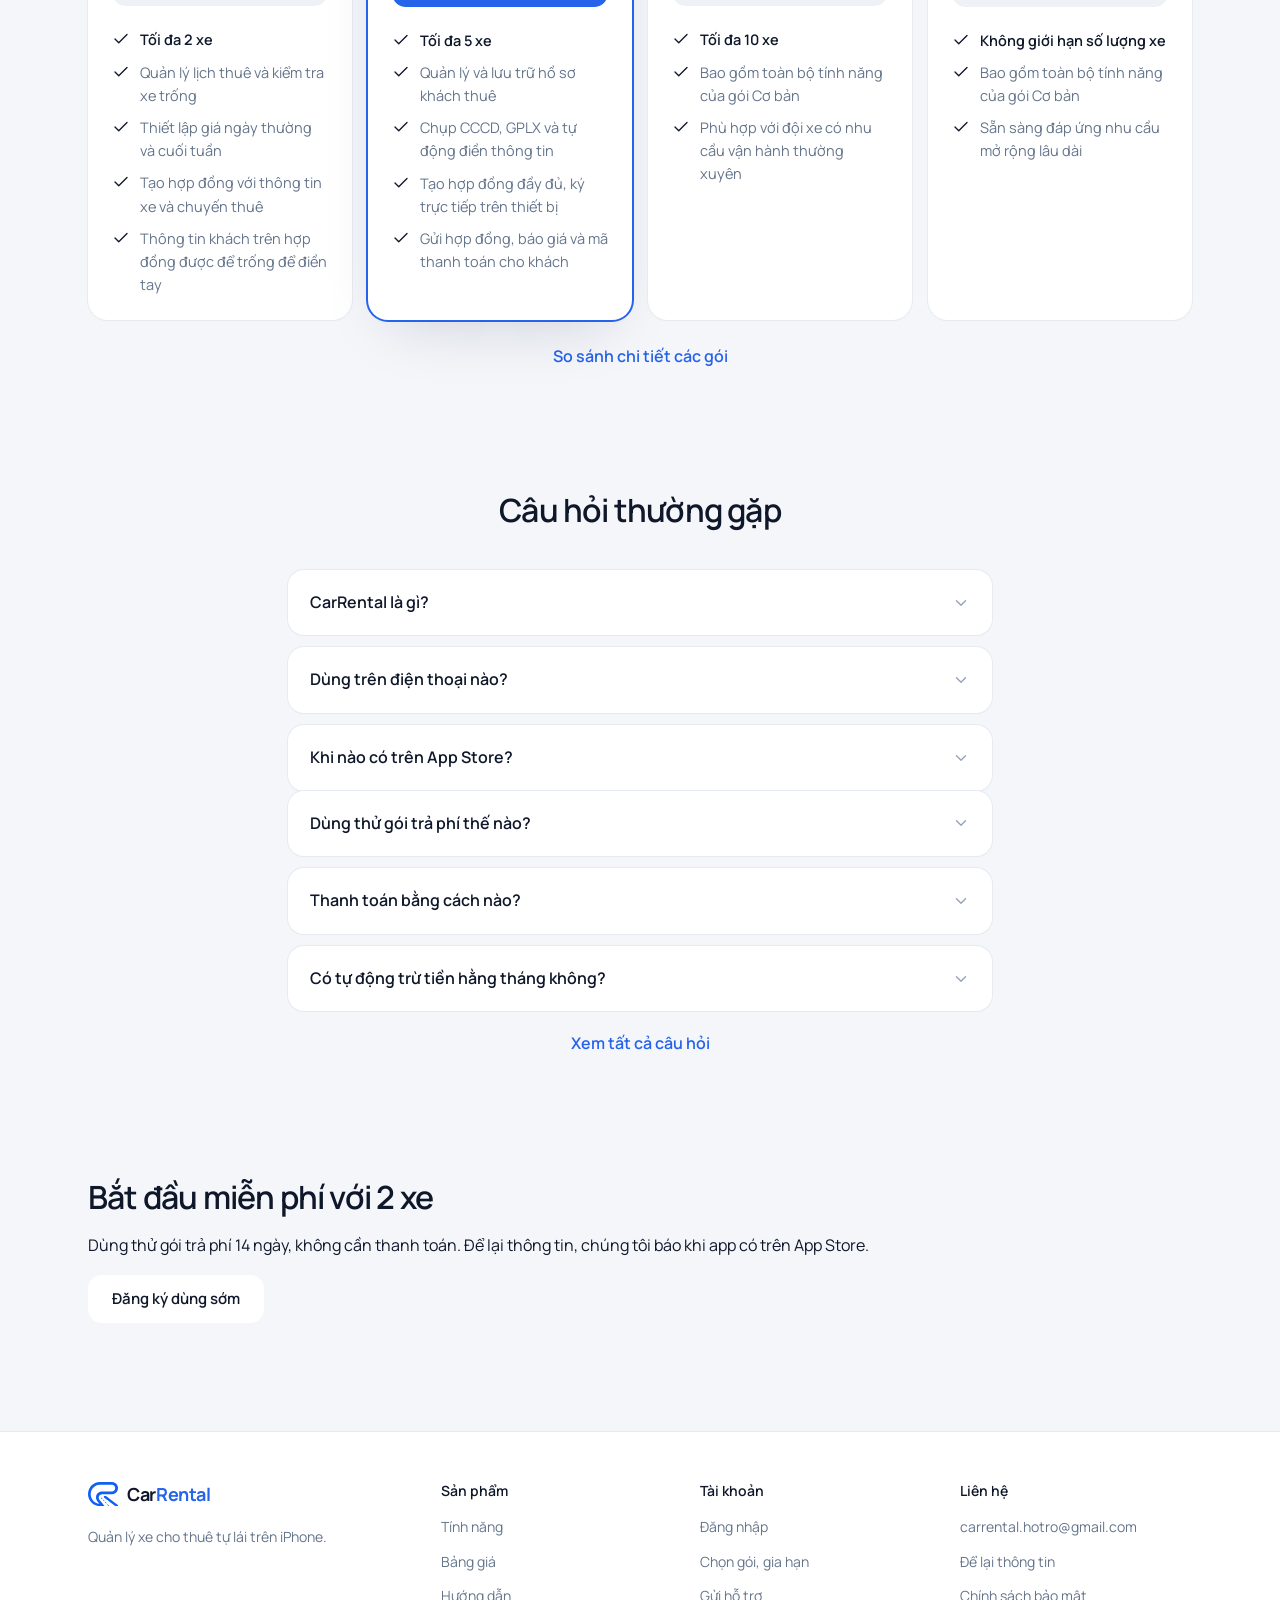
==== commit 75d0062d: "Cập nhật trang web 03/10/2026 18:37" ====
--- a/index.html
+++ b/index.html
@@ -25,7 +25,7 @@
 <link rel="preconnect" href="https://fonts.googleapis.com">
 <link rel="preconnect" href="https://fonts.gstatic.com" crossorigin>
 <link rel="stylesheet" href="https://fonts.googleapis.com/css2?family=Manrope:wght@400;500;600;700&display=swap">
-<link rel="stylesheet" href="./assets/site.css?v=8999933d">
+<link rel="stylesheet" href="./assets/site.css?v=e41f1289">
 
 <script type="application/ld+json">{"@context":"https://schema.org","@type":"SoftwareApplication","name":"CarRental","operatingSystem":"iOS 17+","applicationCategory":"BusinessApplication","inLanguage":"vi","url":"https://carrental.id.vn/","description":"Ứng dụng iPhone cho chủ xe cho thuê tự lái: lịch thuê, kiểm tra xe trống, cọc giữ xe bằng VietQR, hợp đồng ký trên máy, giao nhận có ảnh đóng dấu giờ và vị trí, thu chi từng xe. Miễn phí cho 2 xe.","offers":[{"@type":"Offer","name":"Gói Miễn phí","price":0,"priceCurrency":"VND"},{"@type":"Offer","name":"Gói Cơ bản","price":99000,"priceCurrency":"VND"},{"@type":"Offer","name":"Gói Nâng cao","price":199000,"priceCurrency":"VND"},{"@type":"Offer","name":"Gói Cao cấp","price":399000,"priceCurrency":"VND"}]}</script>
 <script type="application/ld+json">{"@context":"https://schema.org","@type":"Organization","name":"CarRental","url":"https://carrental.id.vn/","logo":"https://carrental.id.vn/assets/icon-512.png","email":"carrental.hotro@gmail.com"}</script>
@@ -72,14 +72,20 @@
       <h2 class="h-sec">CarRental trong 30 giây</h2>
       <p class="lead">Xem một chuyến thuê đi từ lúc khách hỏi xe tới lúc quyết toán.</p>
     </div>
-    <!-- Màn rộng phát bản ngang, điện thoại phát bản dọc; preload="none" nên chỉ tải bản đang xem khi bấm phát -->
+    <!-- Màn rộng phát bản ngang, điện thoại phát bản dọc; bản bị ẩn không bao giờ tải. Lướt tới thì tự phát không tiếng (site.js) -->
     <div class="film">
-      <video class="film-wide" controls playsinline preload="none" width="1920" height="1080" poster="./assets/video/launch-16x9.jpg">
-        <source src="./assets/video/launch-16x9.mp4" type="video/mp4">
-      </video>
-      <video class="film-tall" controls playsinline preload="none" width="720" height="1280" poster="./assets/video/launch-9x16.jpg">
-        <source src="./assets/video/launch-9x16.mp4" type="video/mp4">
-      </video>
+      <div class="film-box film-wide">
+        <video controls playsinline preload="none" width="1920" height="1080" poster="./assets/video/launch-16x9.jpg">
+          <source src="./assets/video/launch-16x9.mp4" type="video/mp4">
+        </video>
+        <button class="film-sound" type="button" hidden><svg viewBox="0 0 24 24" aria-hidden="true"><path d="M11 5 6 9H2v6h4l5 4V5z"/><path d="M15.5 8.5a5 5 0 0 1 0 7"/><path d="M19 5a10 10 0 0 1 0 14"/></svg>Bật tiếng</button>
+      </div>
+      <div class="film-box film-tall">
+        <video controls playsinline preload="none" width="720" height="1280" poster="./assets/video/launch-9x16.jpg">
+          <source src="./assets/video/launch-9x16.mp4" type="video/mp4">
+        </video>
+        <button class="film-sound" type="button" hidden><svg viewBox="0 0 24 24" aria-hidden="true"><path d="M11 5 6 9H2v6h4l5 4V5z"/><path d="M15.5 8.5a5 5 0 0 1 0 7"/><path d="M19 5a10 10 0 0 1 0 14"/></svg>Bật tiếng</button>
+      </div>
     </div>
   </div>
 </section>
@@ -260,7 +266,7 @@
 </div></footer>
 <div class="toast" id="toast" role="status" aria-live="polite"></div>
 <script>const CFG={"sbUrl":"https://epiapzuitzwkexndmvbp.supabase.co","sbKey":"sb_publishable_BATsaw6NBY3k6zo9tO2pNw_uOJ0Z9gB","support":"carrental.hotro@gmail.com","root":"./","icons":{"sun":"<circle cx=\"12\" cy=\"12\" r=\"4\"/><path d=\"M12 2v2\"/><path d=\"M12 20v2\"/><path d=\"m4.93 4.93 1.41 1.41\"/><path d=\"m17.66 17.66 1.41 1.41\"/><path d=\"M2 12h2\"/><path d=\"M20 12h2\"/><path d=\"m6.34 17.66-1.41 1.41\"/><path d=\"m19.07 4.93-1.41 1.41\"/>","moon":"<path d=\"M12 3a6 6 0 0 0 9 9 9 9 0 1 1-9-9Z\"/>","x":"<path d=\"M18 6 6 18\"/><path d=\"m6 6 12 12\"/>","menu":"<path d=\"M4 6h16\"/><path d=\"M4 12h16\"/><path d=\"M4 18h16\"/>","check":"<path d=\"M20 6 9 17l-5-5\"/>","checkc":"<circle cx=\"12\" cy=\"12\" r=\"10\"/><path d=\"m9 12 2 2 4-4\"/>","right":"<path d=\"m9 18 6-6-6-6\"/>","left":"<path d=\"m15 18-6-6 6-6\"/>","mail":"<rect width=\"20\" height=\"16\" x=\"2\" y=\"4\" rx=\"2\"/><path d=\"m22 7-8.97 5.7a1.94 1.94 0 0 1-2.06 0L2 7\"/>","msg":"<path d=\"M7.9 20A9 9 0 1 0 4 16.1L2 22Z\"/>","receipt":"<path d=\"M4 2v20l2-1 2 1 2-1 2 1 2-1 2 1 2-1 2 1V2l-2 1-2-1-2 1-2-1-2 1-2-1-2 1Z\"/><path d=\"M16 8h-6a2 2 0 1 0 0 4h4a2 2 0 1 1 0 4H8\"/><path d=\"M12 17.5v-11\"/>","star":"<path d=\"M11.525 2.295a.53.53 0 0 1 .95 0l2.31 4.679a2.123 2.123 0 0 0 1.595 1.16l5.166.756a.53.53 0 0 1 .294.904l-3.736 3.638a2.123 2.123 0 0 0-.611 1.878l.882 5.14a.53.53 0 0 1-.771.56l-4.618-2.428a2.122 2.122 0 0 0-1.973 0L6.396 21.01a.53.53 0 0 1-.77-.56l.881-5.139a2.122 2.122 0 0 0-.611-1.879L2.16 9.795a.53.53 0 0 1 .294-.906l5.165-.755a2.122 2.122 0 0 0 1.597-1.16z\"/>","user":"<circle cx=\"12\" cy=\"8\" r=\"5\"/><path d=\"M20 21a8 8 0 0 0-16 0\"/>","bellring":"<path d=\"M6 8a6 6 0 0 1 12 0c0 7 3 9 3 9H3s3-2 3-9\"/><path d=\"M10.3 21a1.94 1.94 0 0 0 3.4 0\"/><path d=\"M4 2C2.8 3.7 2 5.7 2 8\"/><path d=\"M22 8c0-2.3-.8-4.3-2-6\"/>","logout":"<path d=\"M9 21H5a2 2 0 0 1-2-2V5a2 2 0 0 1 2-2h4\"/><polyline points=\"16 17 21 12 16 7\"/><line x1=\"21\" x2=\"9\" y1=\"12\" y2=\"12\"/>","lock":"<rect width=\"18\" height=\"11\" x=\"3\" y=\"11\" rx=\"2\" ry=\"2\"/><path d=\"M7 11V7a5 5 0 0 1 10 0v4\"/>","car":"<path d=\"m21 8-2 2-1.5-3.7A2 2 0 0 0 15.646 5H8.4a2 2 0 0 0-1.903 1.257L5 10 3 8\"/><path d=\"M7 14h.01\"/><path d=\"M17 14h.01\"/><rect width=\"18\" height=\"8\" x=\"3\" y=\"10\" rx=\"2\"/><path d=\"M5 18v2\"/><path d=\"M19 18v2\"/>","download":"<path d=\"M21 15v4a2 2 0 0 1-2 2H5a2 2 0 0 1-2-2v-4\"/><polyline points=\"7 10 12 15 17 10\"/><line x1=\"12\" x2=\"12\" y1=\"15\" y2=\"3\"/>","info":"<circle cx=\"12\" cy=\"12\" r=\"10\"/><path d=\"M12 16v-4\"/><path d=\"M12 8h.01\"/>","alert":"<path d=\"m21.73 18-8-14a2 2 0 0 0-3.48 0l-8 14A2 2 0 0 0 4 21h16a2 2 0 0 0 1.73-3\"/><path d=\"M12 9v4\"/><path d=\"M12 17h.01\"/>","clock":"<circle cx=\"12\" cy=\"12\" r=\"10\"/><polyline points=\"12 6 12 12 16 14\"/>"}};</script>
-<script src="./assets/site.js?v=46fbb9c6"></script>
+<script src="./assets/site.js?v=23376817"></script>
 
 </body>
 </html>
--- a/assets/site.css
+++ b/assets/site.css
@@ -156,46 +156,17 @@
 .hero-shots .float { position: absolute; right: 0; bottom: 18px; width: 230px; z-index: 4; box-shadow: var(--shadow-lg), 0 0 0 1px var(--line); }
 
 /* Video giới thiệu: bản ngang cho màn rộng, bản dọc cho điện thoại */
-.film video { display: block; width: 100%; height: auto; border-radius: 24px; background: #0B1220; box-shadow: var(--shadow-lg), 0 0 0 1px var(--line); }
-.film-wide { max-width: 1040px; margin: 0 auto; aspect-ratio: 16 / 9; }
-.film-tall { display: none !important; max-width: 400px; margin: 0 auto; aspect-ratio: 9 / 16; }
-@media (max-width: 719px) { .film-wide { display: none !important; } .film-tall { display: block !important; } }
-@media (max-width: 560px) {
-  .hero-shots { height: 470px; }
-  .hero-shots .p1 { width: 206px; } .hero-shots .p2, .hero-shots .p3 { width: 172px; }
-  .hero-shots .p2 { left: -10%; } .hero-shots .p3 { right: -10%; }
-  .hero-shots .float { right: 4px; bottom: 0; width: 200px; }
-}
-/* Khung iPhone: viền 9px, bo 44px, đảo động ở trên */
-.phone { width: 240px; border-radius: 44px; padding: 9px; background: var(--bezel); box-shadow: var(--shadow-lg); flex: none; }
-.phone .scr { border-radius: 35px; overflow: hidden; aspect-ratio: 393 / 852; background: var(--canvas); position: relative; }
-.phone .scr::before { content: ""; position: absolute; top: 9px; left: 50%; transform: translateX(-50%); width: 34%; height: 3.2%; border-radius: 99px; background: #000; z-index: 2; }
-.phone img { width: 100%; height: 100%; object-fit: cover; }
-.phone .d { display: none; }
-@media (prefers-color-scheme: dark) { :root:not([data-theme="light"]) .phone .d { display: block; } :root:not([data-theme="light"]) .phone .l { display: none; } }
-:root[data-theme="dark"] .phone .d { display: block; }
-:root[data-theme="dark"] .phone .l { display: none; }
-/* Chương: số 01–06 xanh nhỏ, tiêu đề, câu chính, 2 dòng phụ; ảnh và chữ đổi bên xen kẽ */
-.chapters { display: grid; gap: 72px; }
-@media (min-width: 1024px) { .chapters { gap: 96px; } }
-.chapter { display: grid; gap: 28px; align-items: center; }
-@media (min-width: 1024px) { .chapter { grid-template-columns: 1fr 1fr; gap: 32px; } .chapter.flip > .media { order: 2; } }
-.chapter .media { display: flex; justify-content: center; }
-.ch-n { display: block; font-size: 13px; font-weight: 600; letter-spacing: .04em; color: var(--primary); font-variant-numeric: tabular-nums; }
-.chapter h3 { margin-top: 4px; }
-.ch-main { margin: 16px 0 0; font-size: 16px; color: var(--ink); line-height: 1.6; }
-.ch-sub { margin: 8px 0 0; font-size: 14.5px; color: var(--ink-2); line-height: 1.55; }
-.chapter .copy { max-width: 460px; }
-/* Thẻ nhỏ cạnh ảnh doanh thu */
-.minis { display: grid; grid-template-columns: 1fr 1fr; gap: 12px; margin-top: 24px; }
-.mini { background: var(--surface); border-radius: 16px; box-shadow: var(--shadow); padding: 14px 16px; }
-.mini span { display: block; font-size: 12.5px; color: var(--ink-2); }
-.mini b { display: block; font-size: 15px; font-weight: 600; margin-top: 2px; }
-.band { background: #2563EB; color: #fff; border-radius: 28px; padding: 40px 24px; display: grid; gap: 22px; align-items: center; }
-@media (min-width: 900px) { .band { grid-template-columns: 1fr auto; padding: 56px; } }
-.band h2 { color: #fff; }
-.band p { color: rgba(255,255,255,.82); margin: 10px 0 0; max-width: 560px; }
-.band .cta { display: flex; flex-wrap: wrap; gap: 10px; }
+.film-box { position: relative; margin: 0 auto; }
+.film-box video { display: block; width: 100%; height: auto; border-radius: 24px; background: #0B1220; box-shadow: var(--shadow-lg), 0 0 0 1px var(--line); }
+.film-wide { max-width: 1040px; }
+.film-wide video { aspect-ratio: 16 / 9; }
+.film-tall { display: none; max-width: 400px; }
+.film-tall video { aspect-ratio: 9 / 16; }
+@media (max-width: 719px) { .film-wide { display: none; } .film-tall { display: block; } }
+.film-sound { position: absolute; top: 14px; right: 14px; display: inline-flex; align-items: center; gap: 8px; height: 36px; padding: 0 14px 0 12px; border: 0; border-radius: 999px; background: rgba(11,18,32,.62); color: #fff; font-family: inherit; font-size: 13px; font-weight: 600; line-height: 1; cursor: pointer; -webkit-backdrop-filter: blur(8px); backdrop-filter: blur(8px); }
+.film-sound[hidden] { display: none; }
+.film-sound svg { width: 16px; height: 16px; fill: none; stroke: currentColor; stroke-width: 2; stroke-linecap: round; stroke-linejoin: round; }
+.film-sound:hover { background: rgba(11,18,32,.78); }
 
 /* ---------- bảng giá (bản Stitch: nút ngay dưới giá, tính năng ở dưới nút) ---------- */
 .seg { display: inline-grid; grid-auto-flow: column; grid-auto-columns: 1fr; background: var(--surface-2); border-radius: 14px; padding: 4px; gap: 4px; }
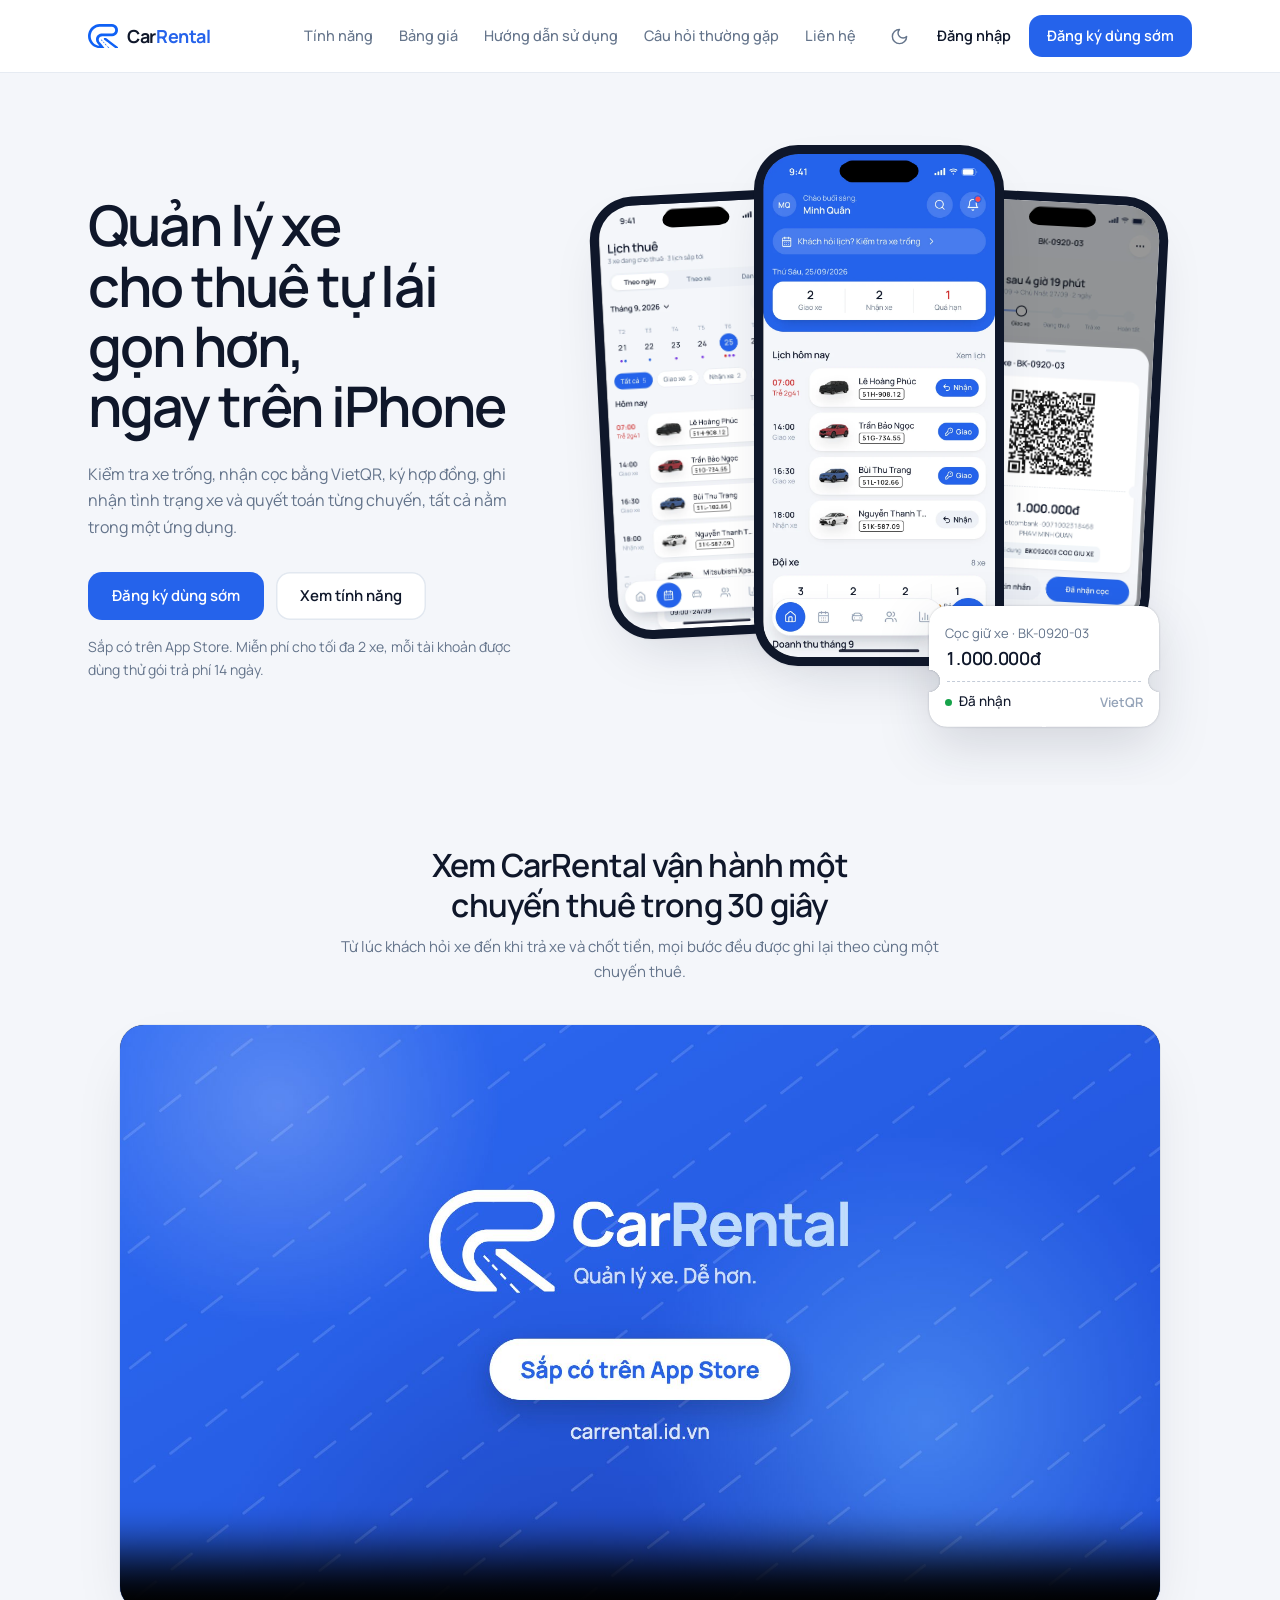
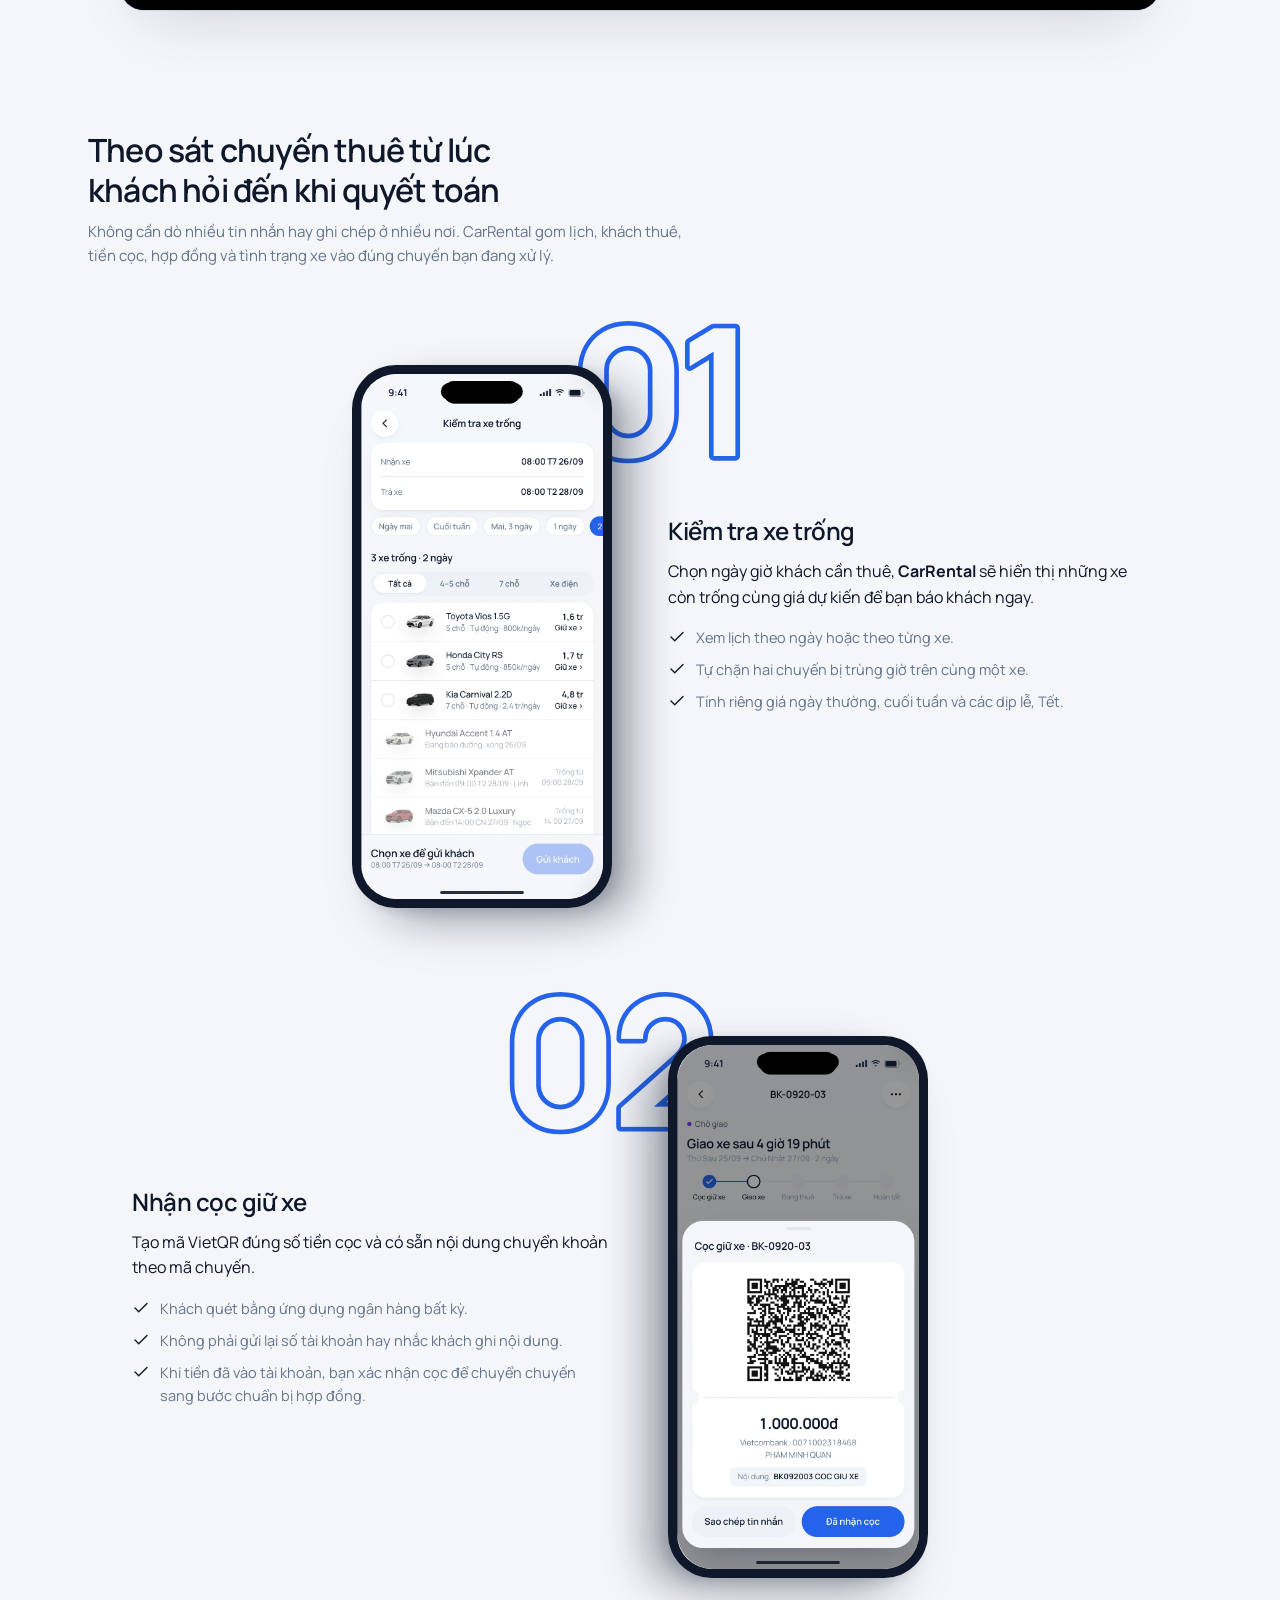
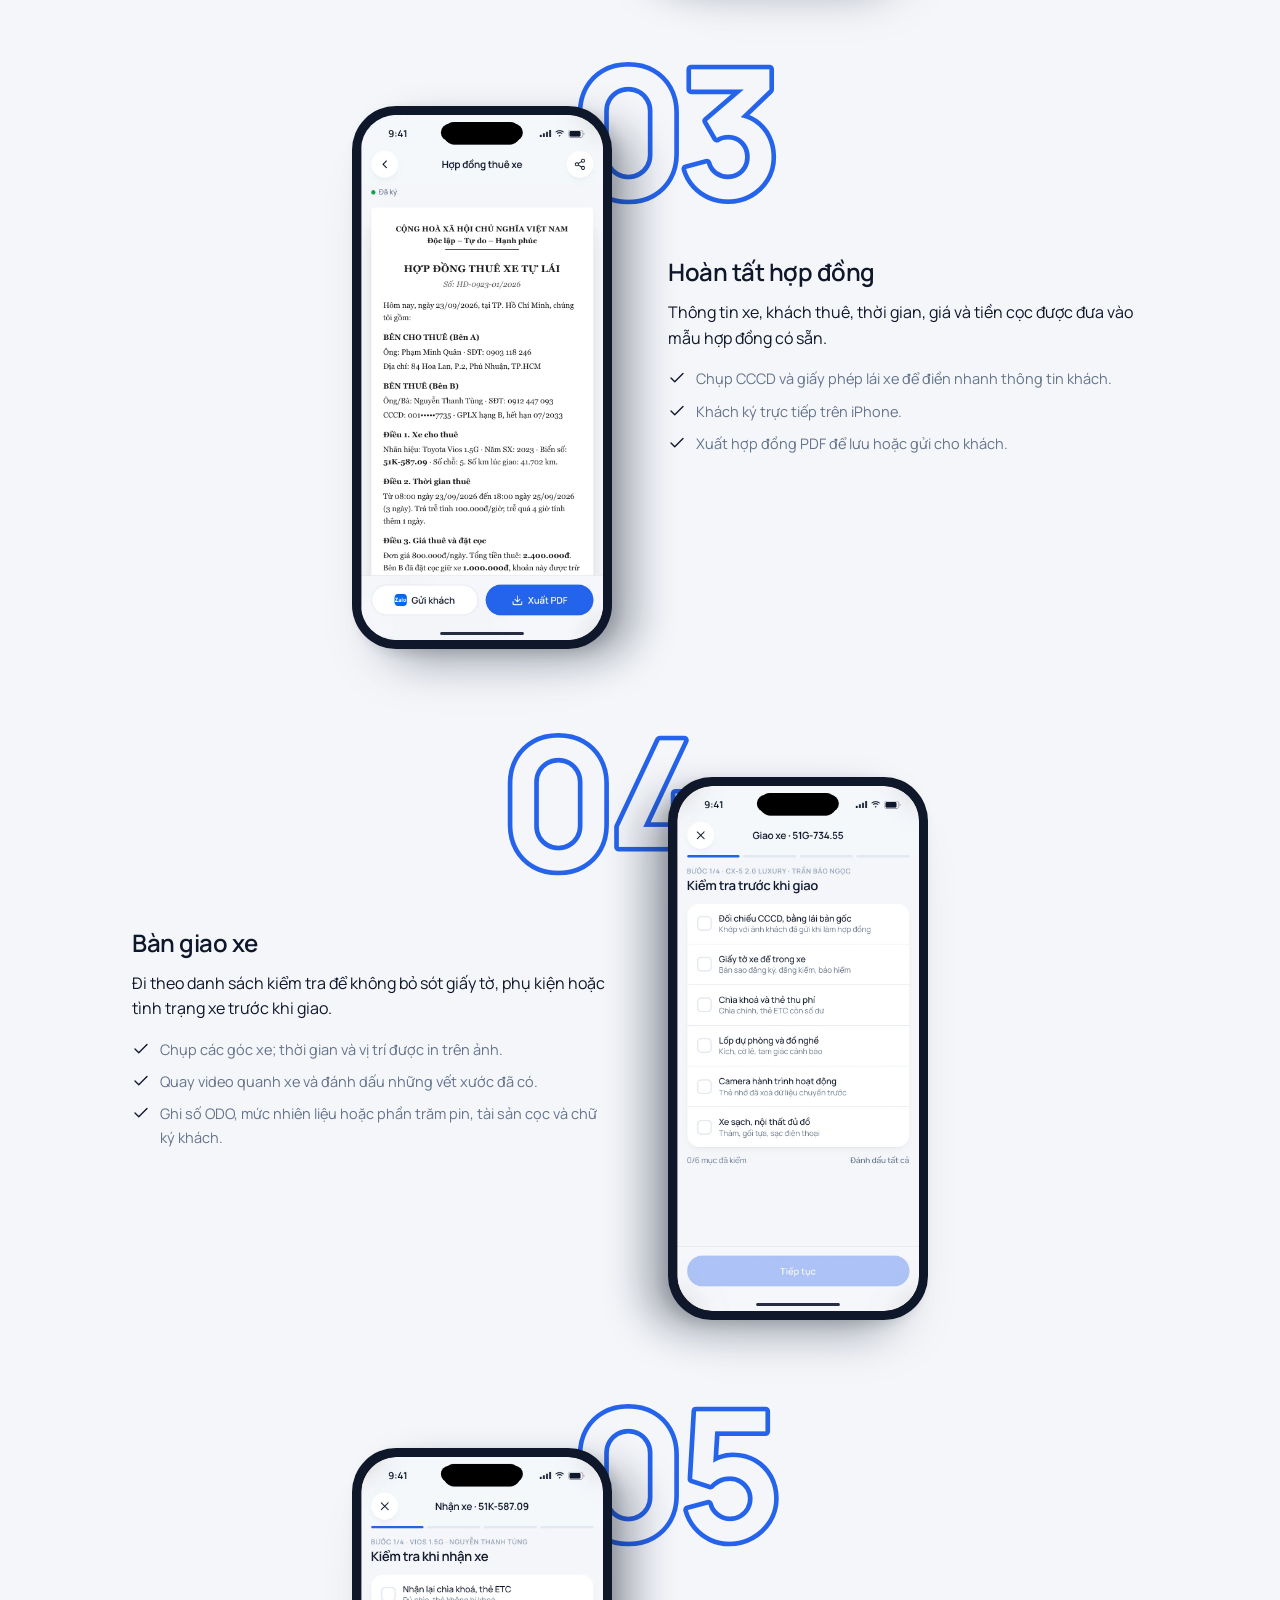
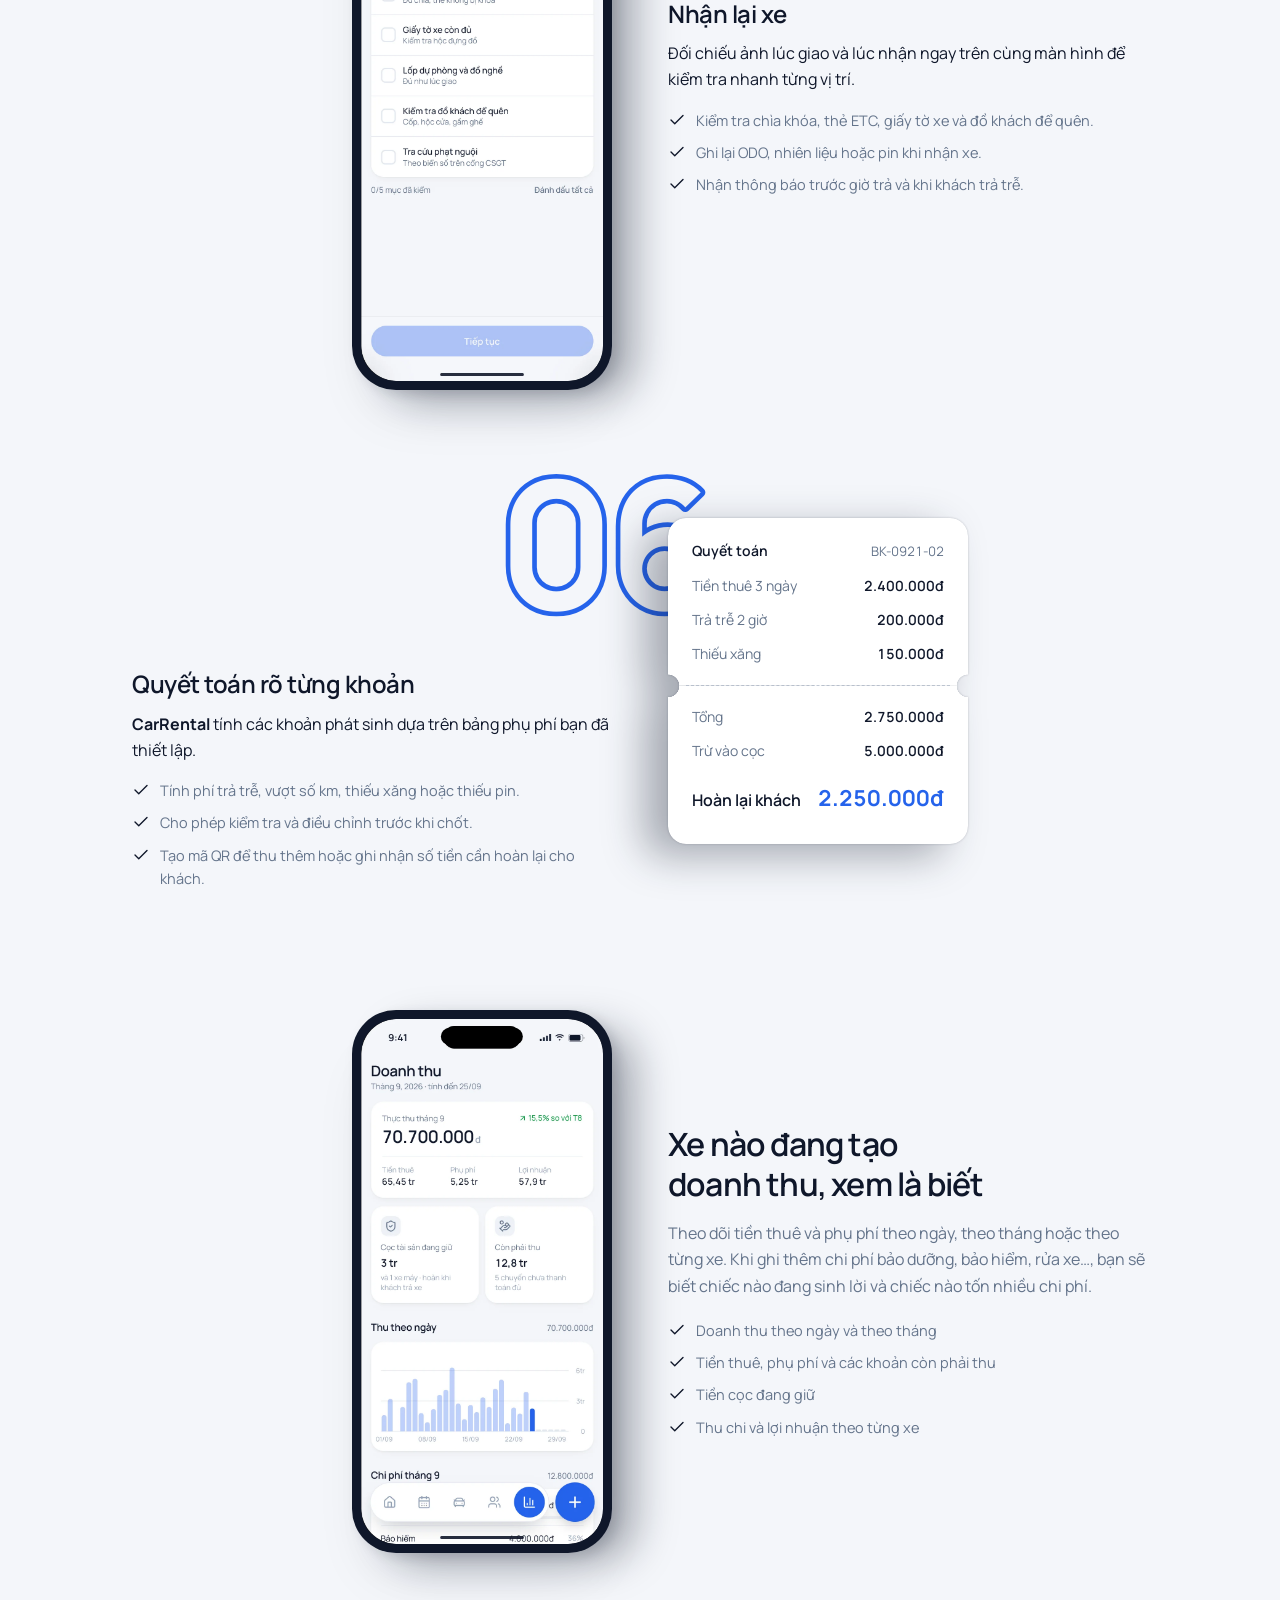
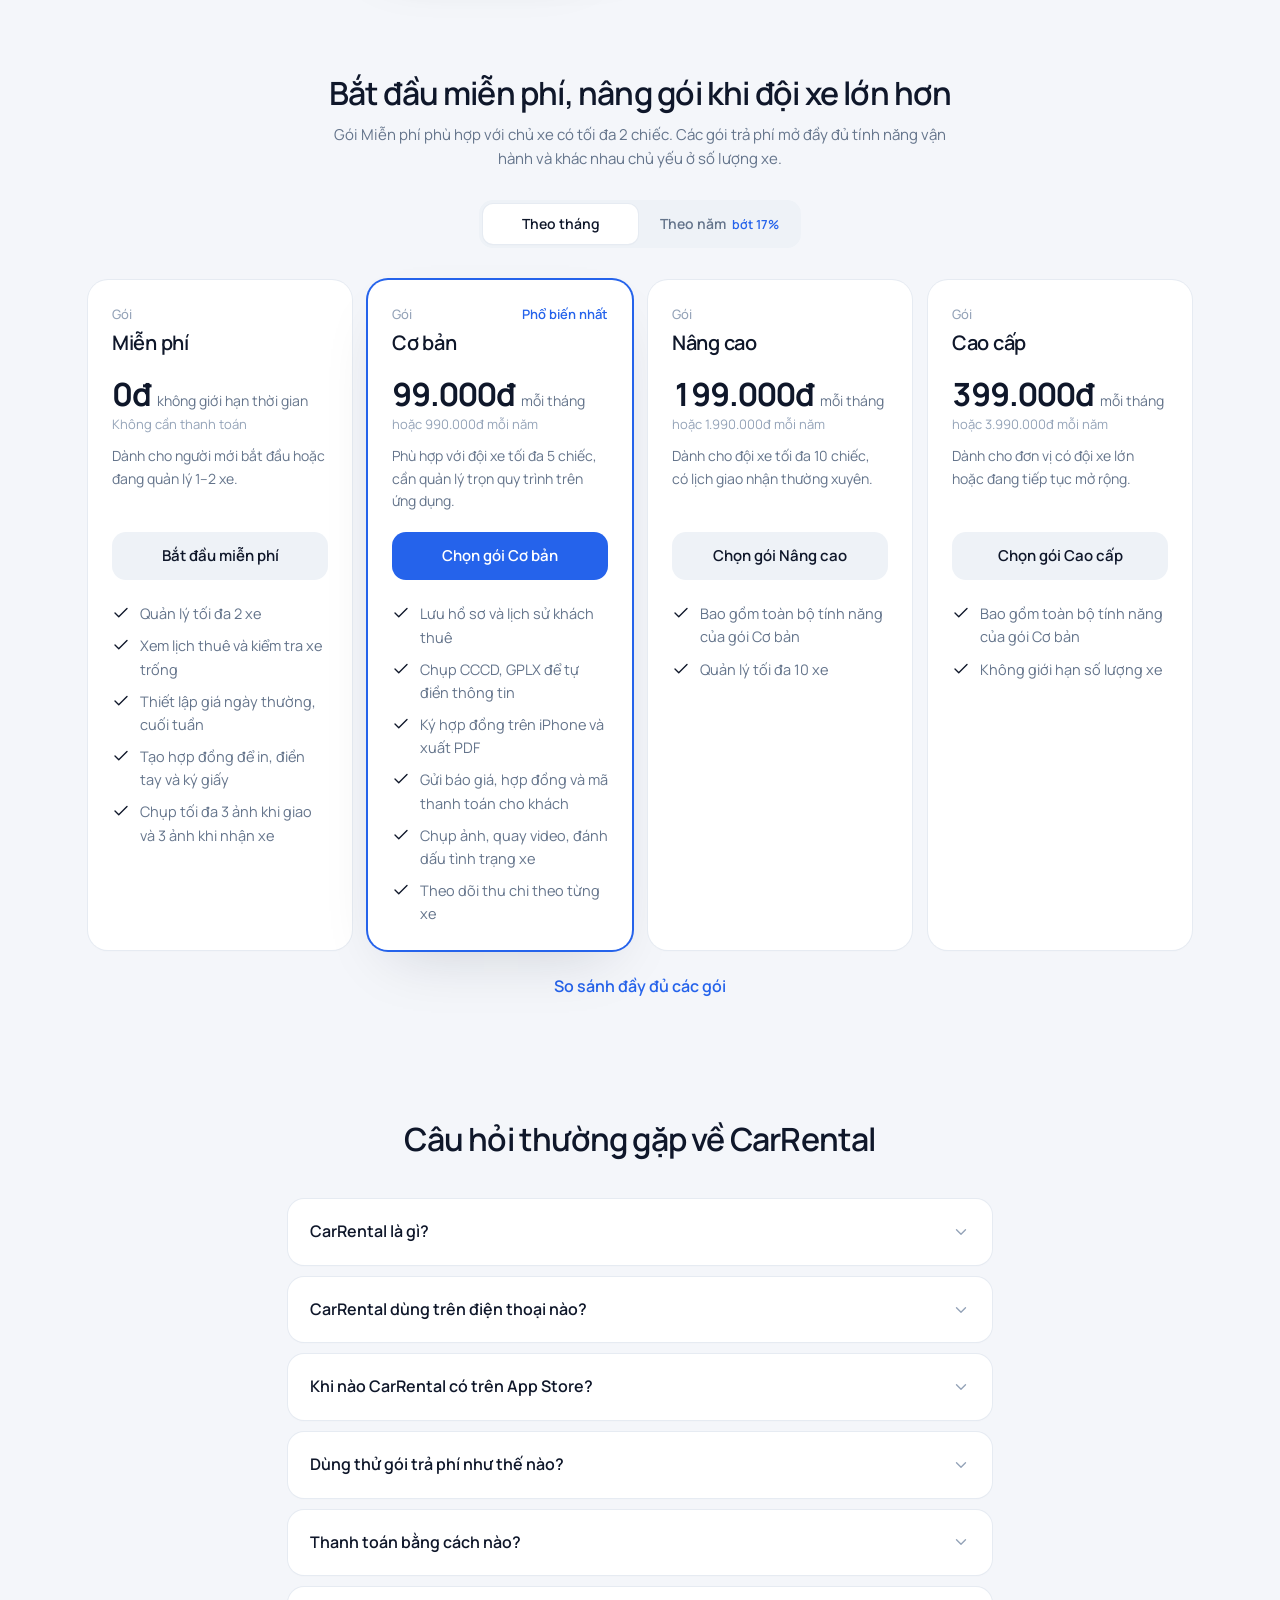
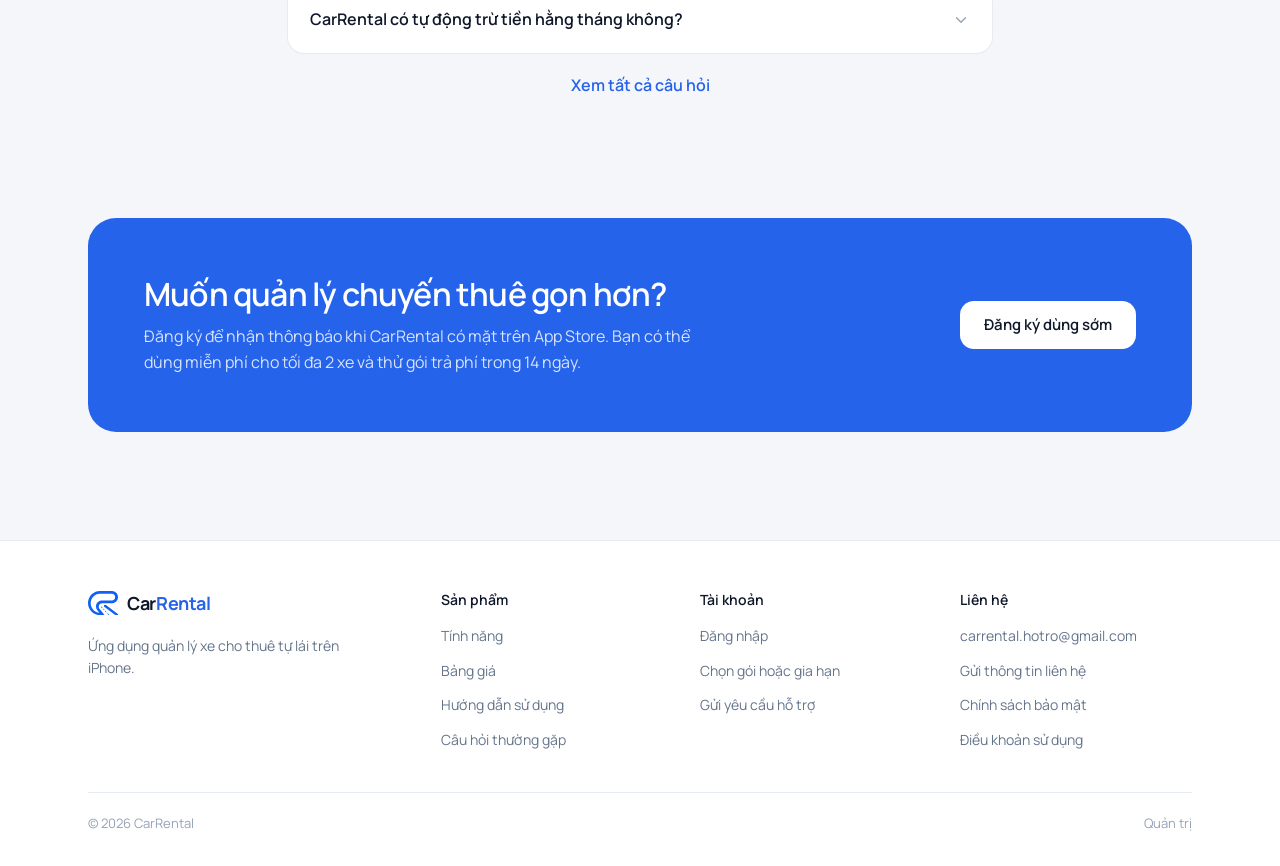
==== commit 89ef2a60: "Cập nhật trang web 04/10/2026 07:45" ====
--- a/index.html
+++ b/index.html
@@ -4,14 +4,14 @@
 <meta charset="utf-8">
 
 <meta name="viewport" content="width=device-width, initial-scale=1, viewport-fit=cover">
-<title>CarRental · Quản lý xe cho thuê tự lái trên iPhone</title>
-<meta name="description" content="Ứng dụng iPhone cho chủ xe cho thuê tự lái: lịch thuê, kiểm tra xe trống, cọc giữ xe bằng VietQR, hợp đồng ký trên máy, giao nhận có ảnh đóng dấu giờ và vị trí, thu chi từng xe. Miễn phí cho 2 xe.">
+<title>Ứng dụng quản lý cho thuê xe tự lái | CarRental</title>
+<meta name="description" content="CarRental giúp chủ xe quản lý lịch thuê, cọc VietQR, hợp đồng, giao nhận và thu chi ngay trên iPhone. Miễn phí cho đội xe tối đa 2 chiếc.">
 <link rel="canonical" href="https://carrental.id.vn/">
 <meta property="og:type" content="website">
 <meta property="og:site_name" content="CarRental">
 <meta property="og:locale" content="vi_VN">
-<meta property="og:title" content="CarRental · Quản lý xe tự lái gọn trong iPhone">
-<meta property="og:description" content="Ứng dụng iPhone cho chủ xe cho thuê tự lái: lịch thuê, kiểm tra xe trống, cọc giữ xe bằng VietQR, hợp đồng ký trên máy, giao nhận có ảnh đóng dấu giờ và vị trí, thu chi từng xe. Miễn phí cho 2 xe.">
+<meta property="og:title" content="Ứng dụng quản lý cho thuê xe tự lái | CarRental">
+<meta property="og:description" content="CarRental giúp chủ xe quản lý lịch thuê, cọc VietQR, hợp đồng, giao nhận và thu chi ngay trên iPhone. Miễn phí cho đội xe tối đa 2 chiếc.">
 <meta property="og:url" content="https://carrental.id.vn/">
 <meta property="og:image" content="https://carrental.id.vn/assets/og.png">
 <meta property="og:image:width" content="1200">
@@ -25,9 +25,9 @@
 <link rel="preconnect" href="https://fonts.googleapis.com">
 <link rel="preconnect" href="https://fonts.gstatic.com" crossorigin>
 <link rel="stylesheet" href="https://fonts.googleapis.com/css2?family=Manrope:wght@400;500;600;700&display=swap">
-<link rel="stylesheet" href="./assets/site.css?v=e41f1289">
-
-<script type="application/ld+json">{"@context":"https://schema.org","@type":"SoftwareApplication","name":"CarRental","operatingSystem":"iOS 17+","applicationCategory":"BusinessApplication","inLanguage":"vi","url":"https://carrental.id.vn/","description":"Ứng dụng iPhone cho chủ xe cho thuê tự lái: lịch thuê, kiểm tra xe trống, cọc giữ xe bằng VietQR, hợp đồng ký trên máy, giao nhận có ảnh đóng dấu giờ và vị trí, thu chi từng xe. Miễn phí cho 2 xe.","offers":[{"@type":"Offer","name":"Gói Miễn phí","price":0,"priceCurrency":"VND"},{"@type":"Offer","name":"Gói Cơ bản","price":99000,"priceCurrency":"VND"},{"@type":"Offer","name":"Gói Nâng cao","price":199000,"priceCurrency":"VND"},{"@type":"Offer","name":"Gói Cao cấp","price":399000,"priceCurrency":"VND"}]}</script>
+<link rel="stylesheet" href="./assets/site.css?v=9e9540fb">
+
+<script type="application/ld+json">{"@context":"https://schema.org","@type":"SoftwareApplication","name":"CarRental","operatingSystem":"iOS 17+","applicationCategory":"BusinessApplication","inLanguage":"vi","url":"https://carrental.id.vn/","description":"CarRental giúp chủ xe quản lý lịch thuê, cọc VietQR, hợp đồng, giao nhận và thu chi ngay trên iPhone. Miễn phí cho đội xe tối đa 2 chiếc.","offers":[{"@type":"Offer","name":"Gói Miễn phí","price":0,"priceCurrency":"VND"},{"@type":"Offer","name":"Gói Cơ bản","price":99000,"priceCurrency":"VND"},{"@type":"Offer","name":"Gói Nâng cao","price":199000,"priceCurrency":"VND"},{"@type":"Offer","name":"Gói Cao cấp","price":399000,"priceCurrency":"VND"}]}</script>
 <script type="application/ld+json">{"@context":"https://schema.org","@type":"Organization","name":"CarRental","url":"https://carrental.id.vn/","logo":"https://carrental.id.vn/assets/icon-512.png","email":"carrental.hotro@gmail.com"}</script>
 
 </head>
@@ -35,23 +35,23 @@
 <a class="skip" href="#main">Bỏ qua, tới nội dung</a>
 <header class="hdr"><div class="wrap">
   <a class="logo" href="./" aria-label="CarRental, trang chủ"><svg viewBox="21.077 10.416 193.176 157.869"  aria-hidden="true"> <path class="mk-band" d="M196.019 50.456C195.735 61.77 186.627 70.894 175.313 71.177L175.172 71.177C175.03 71.193 174.904 71.193 174.762 71.193C174.573 71.193 174.399 71.193 174.21 71.177L110.439 71.177C106.956 71.177 103.521 71.65 100.322 72.564C98.62 73.021 96.982 73.604 95.406 74.313C95.39 74.313 95.374 74.329 95.359 74.329C91.608 75.952 88.189 78.19 85.195 80.9C85.179 80.9 85.163 80.916 85.148 80.931C82.422 83.405 80.058 86.258 78.12 89.409C78.104 89.409 78.104 89.425 78.104 89.425C75.961 92.923 74.369 96.815 73.44 100.944L73.44 100.975C73.408 100.991 73.408 101.007 73.424 101.038C72.778 103.812 72.447 106.695 72.447 109.658C72.447 118.419 75.331 126.487 80.2 132.963L82.106 135.327C82.138 135.343 82.169 135.374 82.185 135.406L94.46 150.47C63.197 148.28 38.52 121.87 38.52 89.63C38.52 87.172 38.662 84.745 38.946 82.365C39.387 78.521 40.191 74.77 41.31 71.177C48.716 47.525 69.957 30.097 95.406 28.742L98.636 28.647L174.21 28.647C174.399 28.631 174.573 28.631 174.762 28.631C174.951 28.631 175.124 28.631 175.313 28.647C186.627 28.931 195.751 38.055 196.019 49.369C196.035 49.542 196.035 49.731 196.035 49.904C196.035 50.093 196.035 50.267 196.019 50.456M208.026 28.647C204.954 23.81 200.857 19.713 196.019 16.64C189.889 12.685 182.593 10.416 174.762 10.416L99.077 10.416C97.848 10.416 96.619 10.447 95.406 10.494C77.757 11.314 61.653 17.995 48.968 28.647C36.125 39.41 26.812 54.254 22.999 71.177C21.738 76.724 21.077 82.491 21.077 88.416C21.077 130.269 54.042 164.416 95.406 166.338C96.619 166.386 97.848 166.417 99.077 166.417L107.461 166.417L123.616 166.417C124.571 166.417 125.346 165.643 125.346 164.688L125.346 162.703C125.346 162.008 125.098 161.337 124.647 160.809L123.502 159.468L114.158 148.548L113.701 147.996L113.685 147.996L97.092 128.583C97.076 128.567 97.045 128.536 97.045 128.52C96.446 127.968 95.91 127.37 95.406 126.723C95.122 126.377 94.854 126.03 94.586 125.668C94.586 125.652 94.571 125.652 94.571 125.636C91.86 121.87 90.285 117.237 90.285 112.242C90.285 108.129 91.356 104.269 93.247 100.944C93.877 99.825 94.586 98.769 95.406 97.776C96.966 95.822 98.841 94.152 100.953 92.828C104.404 90.654 108.453 89.409 112.802 89.409L174.762 89.409C175.534 89.409 176.306 89.393 177.078 89.346C184.027 88.936 190.504 86.73 196.019 83.185C200.857 80.112 204.954 75.999 208.026 71.177C211.982 65.032 214.251 57.736 214.251 49.904C214.251 42.073 211.982 34.777 208.026 28.647" fill="currentColor"/> <path class="mk-leg" d="M214.253 159.958L214.253 164.91C214.253 165.743 213.578 166.419 212.745 166.419L199.057 166.419C198.437 166.419 197.834 166.216 197.339 165.841L196.021 164.843L159.794 137.393L151.6 131.2L146.116 127.04L144.761 126.016L134.519 118.263L125.348 111.314L124.422 110.61C123.844 110.17 123.504 109.485 123.504 108.758L123.504 102.395C123.504 101.594 124.153 100.945 124.953 100.945L136.786 100.945C137.482 100.945 138.16 101.173 138.715 101.594L148.338 108.887L151.6 111.361L154.074 113.236L168.445 124.125L196.021 145.004L213.336 158.113C213.914 158.551 214.253 159.233 214.253 159.958" fill="currentColor"/> <path class="mk-lane" style="--d:0" d="M107.016 110.927L114.647 118.946C114.908 119.221 114.899 119.654 114.627 119.918L113.164 121.334C112.887 121.603 112.444 121.592 112.18 121.31L104.446 113.051C104.165 112.751 104.207 112.274 104.535 112.028L106.102 110.851C106.382 110.641 106.775 110.673 107.016 110.927" fill="currentColor"/><path class="mk-lane" style="--d:1" d="M120.043 124.62L126.852 131.796C127.112 132.07 127.103 132.503 126.831 132.766L125.285 134.263C125.008 134.531 124.566 134.52 124.302 134.239L117.538 127.02C117.281 126.745 117.291 126.314 117.562 126.052L119.063 124.599C119.338 124.332 119.779 124.342 120.043 124.62" fill="currentColor"/><path class="mk-lane" style="--d:2" d="M132.797 138.037L140.018 145.631C140.279 145.905 140.27 146.339 139.998 146.602L138.341 148.206C138.064 148.474 137.621 148.463 137.358 148.182L130.191 140.536C129.933 140.261 129.943 139.831 130.214 139.569L131.817 138.017C132.093 137.75 132.533 137.759 132.797 138.037" fill="currentColor"/><path class="mk-lane" style="--d:3" d="M159.938 168.285L156.425 168.228C156.238 168.225 156.061 168.146 155.933 168.01L145.291 156.643C145.034 156.369 145.044 155.938 145.315 155.676L147.03 154.016C147.305 153.749 147.745 153.758 148.01 154.036L160.449 167.12C160.87 167.563 160.549 168.295 159.938 168.285" fill="currentColor"/> </svg><b>Car<span>Rental</span></b></a>
-  <nav class="nav" aria-label="Chính"><a href="./tinh-nang/" >Tính năng</a><a href="./bang-gia/" >Bảng giá</a><a href="./huong-dan/" >Hướng dẫn</a><a href="./cau-hoi/" >Câu hỏi</a><a href="./lien-he/" >Liên hệ</a></nav>
+  <nav class="nav" aria-label="Chính"><a href="./tinh-nang/" >Tính năng</a><a href="./bang-gia/" >Bảng giá</a><a href="./huong-dan/" >Hướng dẫn sử dụng</a><a href="./cau-hoi/" >Câu hỏi thường gặp</a><a href="./lien-he/" >Liên hệ</a></nav>
   <div class="hdr-act">
     <button class="icon-btn theme-btn" type="button"></button>
     <a class="hdr-login" href="./tai-khoan/" data-login>Đăng nhập</a>
-    <a class="btn sm" href="./lien-he/?muc=dung-thu">Dùng thử</a>
+    <a class="btn sm" href="./lien-he/?muc=dung-thu">Đăng ký dùng sớm</a>
     <button class="icon-btn menu-btn" id="menu-btn" type="button" aria-label="Mở menu" aria-expanded="false" aria-controls="menu"><svg class="i" viewBox="0 0 24 24" aria-hidden="true"><path d="M4 6h16"/><path d="M4 12h16"/><path d="M4 18h16"/></svg></button>
   </div>
 </div></header>
-<nav class="menu" id="menu" hidden aria-label="Menu"><a href="./tinh-nang/">Tính năng</a><a href="./bang-gia/">Bảng giá</a><a href="./huong-dan/">Hướng dẫn</a><a href="./cau-hoi/">Câu hỏi</a><a href="./lien-he/">Liên hệ</a><a href="./tai-khoan/" data-login>Đăng nhập</a><a class="btn block" href="./lien-he/?muc=dung-thu">Dùng thử</a></nav>
+<nav class="menu" id="menu" hidden aria-label="Menu"><a href="./tinh-nang/">Tính năng</a><a href="./bang-gia/">Bảng giá</a><a href="./huong-dan/">Hướng dẫn sử dụng</a><a href="./cau-hoi/">Câu hỏi thường gặp</a><a href="./lien-he/">Liên hệ</a><a href="./tai-khoan/" data-login>Đăng nhập</a><a class="btn block" href="./lien-he/?muc=dung-thu">Đăng ký dùng sớm</a></nav>
 <main id="main">
 <section class="hero">
   <div class="wrap hero-grid">
     <div>
-      <h1 class="h-hero">Cho thuê xe tự lái, quản lý gọn trong một chiếc iPhone</h1>
-      <p class="lead" style="margin-top:24px">Lịch thuê, cọc giữ xe bằng mã VietQR, hợp đồng ký trên máy, giao nhận có ảnh đóng dấu giờ và vị trí, thu chi từng xe.</p>
-      <div class="cta"><span class="store soon" aria-disabled="true"><svg class="i" viewBox="0 0 24 24" aria-hidden="true"><rect width="14" height="20" x="5" y="2" rx="2" ry="2"/><path d="M12 18h.01"/></svg>Sắp có trên App Store</span><a class="btn line" href="./lien-he/?muc=dung-thu">Nhận tin khi ra mắt</a></div>
-      <p class="fine">Miễn phí cho 2 xe. Dùng thử gói trả phí 14 ngày.</p>
+      <h1 class="h-hero">Quản lý xe cho&nbsp;thuê&nbsp;tự&nbsp;lái gọn&nbsp;hơn, ngay&nbsp;trên&nbsp;iPhone</h1>
+      <p class="lead" style="margin-top:24px">Kiểm tra xe trống, nhận cọc bằng VietQR, ký hợp đồng, ghi nhận tình trạng xe và quyết toán từng chuyến, tất cả nằm trong một ứng dụng.</p>
+      <div class="cta"><a class="btn" href="./lien-he/?muc=dung-thu">Đăng ký dùng sớm</a><a class="btn line" href="./tinh-nang/">Xem tính năng</a></div>
+      <p class="fine">Sắp có trên App Store. Miễn phí cho tối đa 2 xe, mỗi tài khoản được dùng thử gói trả phí 14 ngày.</p>
     </div>
     <div class="hero-shots" aria-label="Ảnh màn hình ứng dụng">
       <div class="phone p2"><div class="scr"><img class="l" src="./assets/screens/cal-light.webp" alt="Màn Lịch thuê theo ngày" width="393" height="852" loading="lazy" decoding="async"><img class="d" src="./assets/screens/cal-dark.webp" alt="" width="393" height="852" loading="lazy" decoding="async"></div></div>
@@ -69,19 +69,19 @@
 <section class="sec film-sec" aria-label="Video giới thiệu">
   <div class="wrap">
     <div class="sec-head center">
-      <h2 class="h-sec">CarRental trong 30 giây</h2>
-      <p class="lead">Xem một chuyến thuê đi từ lúc khách hỏi xe tới lúc quyết toán.</p>
-    </div>
-    <!-- Màn rộng phát bản ngang, điện thoại phát bản dọc; bản bị ẩn không bao giờ tải. Lướt tới thì tự phát không tiếng (site.js) -->
+      <h2 class="h-sec">Xem CarRental vận hành một chuyến thuê trong 30 giây</h2>
+      <p class="lead">Từ lúc khách hỏi xe đến khi trả xe và chốt tiền, mọi bước đều được ghi lại theo cùng một chuyến thuê.</p>
+    </div>
+    <!-- Màn rộng phát bản ngang, điện thoại phát bản dọc; bản bị ẩn không bao giờ tải. Lướt tới thì tự phát và lặp lại (site.js) -->
     <div class="film">
       <div class="film-box film-wide">
-        <video controls playsinline preload="none" width="1920" height="1080" poster="./assets/video/launch-16x9.jpg">
+        <video controls playsinline loop preload="none" width="1920" height="1080" poster="./assets/video/launch-16x9.jpg">
           <source src="./assets/video/launch-16x9.mp4" type="video/mp4">
         </video>
         <button class="film-sound" type="button" hidden><svg viewBox="0 0 24 24" aria-hidden="true"><path d="M11 5 6 9H2v6h4l5 4V5z"/><path d="M15.5 8.5a5 5 0 0 1 0 7"/><path d="M19 5a10 10 0 0 1 0 14"/></svg>Bật tiếng</button>
       </div>
       <div class="film-box film-tall">
-        <video controls playsinline preload="none" width="720" height="1280" poster="./assets/video/launch-9x16.jpg">
+        <video controls playsinline loop preload="none" width="720" height="1280" poster="./assets/video/launch-9x16.jpg">
           <source src="./assets/video/launch-9x16.mp4" type="video/mp4">
         </video>
         <button class="film-sound" type="button" hidden><svg viewBox="0 0 24 24" aria-hidden="true"><path d="M11 5 6 9H2v6h4l5 4V5z"/><path d="M15.5 8.5a5 5 0 0 1 0 7"/><path d="M19 5a10 10 0 0 1 0 14"/></svg>Bật tiếng</button>
@@ -93,58 +93,69 @@
 <section class="sec">
   <div class="wrap">
     <div class="sec-head">
-      <h2 class="h-sec">Một chuyến thuê, từ đầu đến cuối</h2>
-      <p class="lead">Từ lúc khách hỏi xe tới lúc quyết toán, mỗi bước đều có sẵn trên điện thoại.</p>
-    </div>
-    <div class="chapters">
-      <div class="chapter reveal">
-        <div class="media"><div class="phone "><div class="scr"><img class="l" src="./assets/screens/avail-light.webp" alt="Kiểm tra xe trống theo ngày giờ" width="393" height="852" loading="lazy" decoding="async"><img class="d" src="./assets/screens/avail-dark.webp" alt="" width="393" height="852" loading="lazy" decoding="async"></div></div></div>
-        <div class="copy">
-          <span class="ch-n">01</span><h3 class="h-ch">Khách hỏi xe</h3>
-          <p class="ch-main">Chọn ngày giờ là ra danh sách xe trống kèm giá, gửi khách ngay.</p>
-          <p class="ch-sub">Lịch theo ngày, theo xe; hai chuyến không thể chồng giờ trên cùng một xe.</p>
-          <p class="ch-sub">Giá ngày thường, cuối tuần và lễ Tết tự tính theo từng ngày thuê.</p>
-        </div>
-      </div>
-      <div class="chapter flip reveal">
-        <div class="media"><div class="phone "><div class="scr"><img class="l" src="./assets/screens/holdqr-light.webp" alt="Mã VietQR cọc giữ xe" width="393" height="852" loading="lazy" decoding="async"><img class="d" src="./assets/screens/holdqr-dark.webp" alt="" width="393" height="852" loading="lazy" decoding="async"></div></div></div>
-        <div class="copy">
-          <span class="ch-n">02</span><h3 class="h-ch">Nhận cọc</h3>
-          <p class="ch-main">Mã VietQR đúng số tiền cọc, nội dung ghi sẵn mã chuyến.</p>
-          <p class="ch-sub">Khách quét bằng app ngân hàng nào cũng được, không phải đọc số tài khoản.</p>
-          <p class="ch-sub">Thấy tiền vào, bấm Đã nhận cọc là hợp đồng sẵn sàng.</p>
-        </div>
-      </div>
-      <div class="chapter reveal">
-        <div class="media"><div class="phone "><div class="scr"><img class="l" src="./assets/screens/contract-light.webp" alt="Hợp đồng thuê xe tự lái điền sẵn" width="393" height="852" loading="lazy" decoding="async"><img class="d" src="./assets/screens/contract-dark.webp" alt="" width="393" height="852" loading="lazy" decoding="async"></div></div></div>
-        <div class="copy">
-          <span class="ch-n">03</span><h3 class="h-ch">Hợp đồng</h3>
-          <p class="ch-main">Hợp đồng theo mẫu 6 điều, thông tin xe, khách, giá và cọc đã điền sẵn.</p>
-          <p class="ch-sub">Chụp CCCD, giấy phép lái xe là app tự điền thông tin khách.</p>
-          <p class="ch-sub">Khách ký ngay trên iPhone, xuất PDF gửi khách.</p>
-        </div>
-      </div>
-      <div class="chapter flip reveal">
-        <div class="media"><div class="phone "><div class="scr"><img class="l" src="./assets/screens/handover-light.webp" alt="Danh sách kiểm tra trước khi giao xe" width="393" height="852" loading="lazy" decoding="async"><img class="d" src="./assets/screens/handover-dark.webp" alt="" width="393" height="852" loading="lazy" decoding="async"></div></div></div>
-        <div class="copy">
-          <span class="ch-n">04</span><h3 class="h-ch">Giao xe</h3>
-          <p class="ch-main">Đi qua danh sách kiểm tra rồi chụp 5 góc xe, giờ và vị trí in thẳng lên ảnh.</p>
-          <p class="ch-sub">Quay video một vòng quanh xe, đánh dấu vết xước có sẵn.</p>
-          <p class="ch-sub">Ghi ODO, mức nhiên liệu hoặc phần trăm pin, cọc tài sản và chữ ký khách.</p>
-        </div>
-      </div>
-      <div class="chapter reveal">
-        <div class="media"><div class="phone "><div class="scr"><img class="l" src="./assets/screens/returnCar-light.webp" alt="Kiểm tra khi nhận xe" width="393" height="852" loading="lazy" decoding="async"><img class="d" src="./assets/screens/returnCar-dark.webp" alt="" width="393" height="852" loading="lazy" decoding="async"></div></div></div>
-        <div class="copy">
-          <span class="ch-n">05</span><h3 class="h-ch">Nhận xe</h3>
-          <p class="ch-main">Đặt ảnh lúc giao cạnh ảnh lúc nhận để so từng góc.</p>
-          <p class="ch-sub">Danh sách kiểm tra: chìa khoá, thẻ ETC, giấy tờ, đồ khách để quên.</p>
-          <p class="ch-sub">App nhắc trước giờ nhận và báo ngay khi khách trả trễ.</p>
-        </div>
-      </div>
-      <div class="chapter flip reveal">
-        <div class="media">
-          <div class="ticket" style="width:100%;max-width:360px;box-shadow:var(--shadow-lg),0 0 0 1px var(--line)">
+      <h2 class="h-sec">Theo sát chuyến thuê từ lúc khách hỏi đến khi quyết toán</h2>
+      <p class="lead">Không cần dò nhiều tin nhắn hay ghi chép ở nhiều nơi. CarRental gom lịch, khách thuê, tiền cọc, hợp đồng và tình trạng xe vào đúng chuyến bạn đang xử lý.</p>
+    </div>
+    <div class="rsteps">
+      <div class="rstep">
+        <div class="media"><div class="ph">
+          <svg class="rs-num" viewBox="0 0 300 170" aria-hidden="true"><text x="6" y="158" text-anchor="start">01</text></svg>
+          <div class="phone "><div class="scr"><img class="l" src="./assets/screens/avail-light.webp" alt="Kiểm tra xe trống theo ngày giờ" width="393" height="852" loading="lazy" decoding="async"><img class="d" src="./assets/screens/avail-dark.webp" alt="" width="393" height="852" loading="lazy" decoding="async"></div></div>
+        </div></div>
+        <div class="copy">
+          <h3 class="h-ch">Kiểm tra xe trống</h3>
+          <p class="ch-main">Chọn ngày giờ khách cần thuê, <b>CarRental</b> sẽ hiển thị những xe còn trống cùng giá dự kiến để bạn báo khách ngay.</p>
+          <ul class="checks"><li><svg class="i" viewBox="0 0 24 24" aria-hidden="true"><path d="M20 6 9 17l-5-5"/></svg><span>Xem lịch theo ngày hoặc theo từng xe.</span></li><li><svg class="i" viewBox="0 0 24 24" aria-hidden="true"><path d="M20 6 9 17l-5-5"/></svg><span>Tự chặn hai chuyến bị trùng giờ trên cùng một xe.</span></li><li><svg class="i" viewBox="0 0 24 24" aria-hidden="true"><path d="M20 6 9 17l-5-5"/></svg><span>Tính riêng giá ngày thường, cuối tuần và các dịp lễ, Tết.</span></li></ul>
+        </div>
+      </div>
+      <div class="rstep flip">
+        <div class="media"><div class="ph">
+          <svg class="rs-num" viewBox="0 0 300 170" aria-hidden="true"><text x="294" y="158" text-anchor="end">02</text></svg>
+          <div class="phone "><div class="scr"><img class="l" src="./assets/screens/holdqr-light.webp" alt="Mã VietQR cọc giữ xe" width="393" height="852" loading="lazy" decoding="async"><img class="d" src="./assets/screens/holdqr-dark.webp" alt="" width="393" height="852" loading="lazy" decoding="async"></div></div>
+        </div></div>
+        <div class="copy">
+          <h3 class="h-ch">Nhận cọc giữ xe</h3>
+          <p class="ch-main">Tạo mã VietQR đúng số tiền cọc và có sẵn nội dung chuyển khoản theo mã chuyến.</p>
+          <ul class="checks"><li><svg class="i" viewBox="0 0 24 24" aria-hidden="true"><path d="M20 6 9 17l-5-5"/></svg><span>Khách quét bằng ứng dụng ngân hàng bất kỳ.</span></li><li><svg class="i" viewBox="0 0 24 24" aria-hidden="true"><path d="M20 6 9 17l-5-5"/></svg><span>Không phải gửi lại số tài khoản hay nhắc khách ghi nội dung.</span></li><li><svg class="i" viewBox="0 0 24 24" aria-hidden="true"><path d="M20 6 9 17l-5-5"/></svg><span>Khi tiền đã vào tài khoản, bạn xác nhận cọc để chuyển chuyến sang bước chuẩn bị hợp đồng.</span></li></ul>
+        </div>
+      </div>
+      <div class="rstep">
+        <div class="media"><div class="ph">
+          <svg class="rs-num" viewBox="0 0 300 170" aria-hidden="true"><text x="6" y="158" text-anchor="start">03</text></svg>
+          <div class="phone "><div class="scr"><img class="l" src="./assets/screens/contract-light.webp" alt="Hợp đồng thuê xe tự lái điền sẵn" width="393" height="852" loading="lazy" decoding="async"><img class="d" src="./assets/screens/contract-dark.webp" alt="" width="393" height="852" loading="lazy" decoding="async"></div></div>
+        </div></div>
+        <div class="copy">
+          <h3 class="h-ch">Hoàn tất hợp đồng</h3>
+          <p class="ch-main">Thông tin xe, khách thuê, thời gian, giá và tiền cọc được đưa vào mẫu hợp đồng có sẵn.</p>
+          <ul class="checks"><li><svg class="i" viewBox="0 0 24 24" aria-hidden="true"><path d="M20 6 9 17l-5-5"/></svg><span>Chụp CCCD và giấy phép lái xe để điền nhanh thông tin khách.</span></li><li><svg class="i" viewBox="0 0 24 24" aria-hidden="true"><path d="M20 6 9 17l-5-5"/></svg><span>Khách ký trực tiếp trên iPhone.</span></li><li><svg class="i" viewBox="0 0 24 24" aria-hidden="true"><path d="M20 6 9 17l-5-5"/></svg><span>Xuất hợp đồng PDF để lưu hoặc gửi cho khách.</span></li></ul>
+        </div>
+      </div>
+      <div class="rstep flip">
+        <div class="media"><div class="ph">
+          <svg class="rs-num" viewBox="0 0 300 170" aria-hidden="true"><text x="294" y="158" text-anchor="end">04</text></svg>
+          <div class="phone "><div class="scr"><img class="l" src="./assets/screens/handover-light.webp" alt="Danh sách kiểm tra trước khi giao xe" width="393" height="852" loading="lazy" decoding="async"><img class="d" src="./assets/screens/handover-dark.webp" alt="" width="393" height="852" loading="lazy" decoding="async"></div></div>
+        </div></div>
+        <div class="copy">
+          <h3 class="h-ch">Bàn giao xe</h3>
+          <p class="ch-main">Đi theo danh sách kiểm tra để không bỏ sót giấy tờ, phụ kiện hoặc tình trạng xe trước khi giao.</p>
+          <ul class="checks"><li><svg class="i" viewBox="0 0 24 24" aria-hidden="true"><path d="M20 6 9 17l-5-5"/></svg><span>Chụp các góc xe; thời gian và vị trí được in trên ảnh.</span></li><li><svg class="i" viewBox="0 0 24 24" aria-hidden="true"><path d="M20 6 9 17l-5-5"/></svg><span>Quay video quanh xe và đánh dấu những vết xước đã có.</span></li><li><svg class="i" viewBox="0 0 24 24" aria-hidden="true"><path d="M20 6 9 17l-5-5"/></svg><span>Ghi số ODO, mức nhiên liệu hoặc phần trăm pin, tài sản cọc và chữ ký khách.</span></li></ul>
+        </div>
+      </div>
+      <div class="rstep">
+        <div class="media"><div class="ph">
+          <svg class="rs-num" viewBox="0 0 300 170" aria-hidden="true"><text x="6" y="158" text-anchor="start">05</text></svg>
+          <div class="phone "><div class="scr"><img class="l" src="./assets/screens/returnCar-light.webp" alt="Kiểm tra khi nhận xe" width="393" height="852" loading="lazy" decoding="async"><img class="d" src="./assets/screens/returnCar-dark.webp" alt="" width="393" height="852" loading="lazy" decoding="async"></div></div>
+        </div></div>
+        <div class="copy">
+          <h3 class="h-ch">Nhận lại xe</h3>
+          <p class="ch-main">Đối chiếu ảnh lúc giao và lúc nhận ngay trên cùng màn hình để kiểm tra nhanh từng vị trí.</p>
+          <ul class="checks"><li><svg class="i" viewBox="0 0 24 24" aria-hidden="true"><path d="M20 6 9 17l-5-5"/></svg><span>Kiểm tra chìa khóa, thẻ ETC, giấy tờ xe và đồ khách để quên.</span></li><li><svg class="i" viewBox="0 0 24 24" aria-hidden="true"><path d="M20 6 9 17l-5-5"/></svg><span>Ghi lại ODO, nhiên liệu hoặc pin khi nhận xe.</span></li><li><svg class="i" viewBox="0 0 24 24" aria-hidden="true"><path d="M20 6 9 17l-5-5"/></svg><span>Nhận thông báo trước giờ trả và khi khách trả trễ.</span></li></ul>
+        </div>
+      </div>
+      <div class="rstep flip">
+        <div class="media"><div class="ph">
+          <svg class="rs-num" viewBox="0 0 300 170" aria-hidden="true"><text x="294" y="158" text-anchor="end">06</text></svg>
+          <div class="ticket">
             <div class="tk" style="padding:22px 24px 14px">
               <div class="tk-head"><b>Quyết toán</b><span class="num">BK-0921-02</span></div>
               <div class="kv"><span>Tiền thuê 3 ngày</span><span>2.400.000đ</span></div>
@@ -158,29 +169,31 @@
               <div class="kv total-row" style="margin-top:6px"><span>Hoàn lại khách</span><span>2.250.000đ</span></div>
             </div>
           </div>
-        </div>
-        <div class="copy">
-          <span class="ch-n">06</span><h3 class="h-ch">Quyết toán</h3>
-          <p class="ch-main">Trả trễ, vượt km, thiếu xăng hoặc pin tính theo bảng phụ phí bạn đặt.</p>
-          <p class="ch-sub">Trả trễ quá 4 giờ tính thêm 1 ngày; bạn sửa được trước khi chốt.</p>
-          <p class="ch-sub">Thu phần còn lại bằng mã QR hoặc trả lại cọc cho khách.</p>
-        </div>
-      </div>
-    </div>
-  </div>
-</section>
-
-<section class="sec">
-  <div class="wrap">
-    <div class="chapter reveal">
-      <div class="media"><div class="phone "><div class="scr"><img class="l" src="./assets/screens/revenue-light.webp" alt="Màn Doanh thu theo tháng" width="393" height="852" loading="lazy" decoding="async"><img class="d" src="./assets/screens/revenue-dark.webp" alt="" width="393" height="852" loading="lazy" decoding="async"></div></div></div>
+        </div></div>
+        <div class="copy">
+          <h3 class="h-ch">Quyết toán rõ từng khoản</h3>
+          <p class="ch-main"><b>CarRental</b> tính các khoản phát sinh dựa trên bảng phụ phí bạn đã thiết lập.</p>
+          <ul class="checks"><li><svg class="i" viewBox="0 0 24 24" aria-hidden="true"><path d="M20 6 9 17l-5-5"/></svg><span>Tính phí trả trễ, vượt số km, thiếu xăng hoặc thiếu pin.</span></li><li><svg class="i" viewBox="0 0 24 24" aria-hidden="true"><path d="M20 6 9 17l-5-5"/></svg><span>Cho phép kiểm tra và điều chỉnh trước khi chốt.</span></li><li><svg class="i" viewBox="0 0 24 24" aria-hidden="true"><path d="M20 6 9 17l-5-5"/></svg><span>Tạo mã QR để thu thêm hoặc ghi nhận số tiền cần hoàn lại cho khách.</span></li></ul>
+        </div>
+      </div>
+    </div>
+  </div>
+</section>
+
+<section class="sec">
+  <div class="wrap">
+    <!-- Cùng bố cục với 6 bước (tiếp tục so le, không có số) -->
+    <div class="rstep plain">
+      <div class="media"><div class="ph"><div class="phone "><div class="scr"><img class="l" src="./assets/screens/revenue-light.webp" alt="Màn Doanh thu theo tháng" width="393" height="852" loading="lazy" decoding="async"><img class="d" src="./assets/screens/revenue-dark.webp" alt="" width="393" height="852" loading="lazy" decoding="async"></div></div></div></div>
       <div class="copy">
-        <h2 class="h-sec">Biết mỗi xe làm ra bao nhiêu</h2>
-        <p class="lead">Doanh thu theo ngày, theo tháng, so với tháng trước. Ghi các khoản chi theo xe như bảo dưỡng, bảo hiểm, rửa xe để thấy lợi nhuận từng xe.</p>
-        <div class="minis">
-          <div class="mini"><span>Tiền thuê và phụ phí</span><b>Tách theo từng xe</b></div>
-          <div class="mini"><span>Cọc đang giữ</span><b>Biết số còn phải thu</b></div>
-        </div>
+        <h2 class="h-sec">Xe nào đang tạo doanh thu, xem là biết</h2>
+        <p class="lead">Theo dõi tiền thuê và phụ phí theo ngày, theo tháng hoặc theo từng xe. Khi ghi thêm chi phí bảo dưỡng, bảo hiểm, rửa xe…, bạn sẽ biết chiếc nào đang sinh lời và chiếc nào tốn nhiều chi phí.</p>
+        <ul class="checks" style="margin-top:20px">
+          <li><svg class="i" viewBox="0 0 24 24" aria-hidden="true"><path d="M20 6 9 17l-5-5"/></svg><span>Doanh thu theo ngày và theo tháng</span></li>
+          <li><svg class="i" viewBox="0 0 24 24" aria-hidden="true"><path d="M20 6 9 17l-5-5"/></svg><span>Tiền thuê, phụ phí và các khoản còn phải thu</span></li>
+          <li><svg class="i" viewBox="0 0 24 24" aria-hidden="true"><path d="M20 6 9 17l-5-5"/></svg><span>Tiền cọc đang giữ</span></li>
+          <li><svg class="i" viewBox="0 0 24 24" aria-hidden="true"><path d="M20 6 9 17l-5-5"/></svg><span>Thu chi và lợi nhuận theo từng xe</span></li>
+        </ul>
       </div>
     </div>
   </div>
@@ -189,19 +202,19 @@
 <section class="sec" id="bang-gia">
   <div class="wrap">
     <div class="sec-head center reveal" style="margin-bottom:0">
-      <h2 class="h-sec">Bảng giá minh bạch</h2>
-      <p class="lead">Bắt đầu miễn phí với 2 xe. Các gói trả phí đủ mọi tính năng, chỉ khác số xe.</p>
+      <h2 class="h-sec">Bắt đầu miễn phí, nâng gói khi đội xe lớn hơn</h2>
+      <p class="lead">Gói Miễn phí phù hợp với chủ xe có tối đa 2 chiếc. Các gói trả phí mở đầy đủ tính năng vận hành và khác nhau chủ yếu ở số lượng xe.</p>
     </div>
     <div class="seg-wrap"><div class="seg" role="tablist" aria-label="Kỳ hạn"><button role="tab" class="on" data-period="month" aria-selected="true">Theo tháng</button><button role="tab" data-period="year" aria-selected="false">Theo năm<small>bớt 17%</small></button></div></div>
     <div class="plans">
   <article class="plan ">
     <div class="top"><span class="kicker">Gói</span></div>
     <h3>Miễn phí</h3>
-    <div class="price"><b>0đ</b><span>mãi mãi</span></div>
+    <div class="price"><b>0đ</b><span>không giới hạn thời gian</span></div>
     <div class="per">Không cần thanh toán</div>
-    <p class="tagline">Phù hợp để quản lý đội xe nhỏ với các tính năng thiết yếu.</p>
+    <p class="tagline">Dành cho người mới bắt đầu hoặc đang quản lý 1–2 xe.</p>
     <a class="btn soft block" href="./huong-dan/">Bắt đầu miễn phí</a>
-    <ul class="checks"><li><svg class="i" viewBox="0 0 24 24" aria-hidden="true"><path d="M20 6 9 17l-5-5"/></svg><span>Tối đa 2 xe</span></li><li><svg class="i" viewBox="0 0 24 24" aria-hidden="true"><path d="M20 6 9 17l-5-5"/></svg><span>Quản lý lịch thuê và kiểm tra xe trống</span></li><li><svg class="i" viewBox="0 0 24 24" aria-hidden="true"><path d="M20 6 9 17l-5-5"/></svg><span>Thiết lập giá ngày thường và cuối tuần</span></li><li><svg class="i" viewBox="0 0 24 24" aria-hidden="true"><path d="M20 6 9 17l-5-5"/></svg><span>Tạo hợp đồng với thông tin xe và chuyến thuê</span></li><li><svg class="i" viewBox="0 0 24 24" aria-hidden="true"><path d="M20 6 9 17l-5-5"/></svg><span>Thông tin khách trên hợp đồng được để trống để điền tay</span></li></ul>
+    <ul class="checks"><li><svg class="i" viewBox="0 0 24 24" aria-hidden="true"><path d="M20 6 9 17l-5-5"/></svg><span>Quản lý tối đa 2 xe</span></li><li><svg class="i" viewBox="0 0 24 24" aria-hidden="true"><path d="M20 6 9 17l-5-5"/></svg><span>Xem lịch thuê và kiểm tra xe trống</span></li><li><svg class="i" viewBox="0 0 24 24" aria-hidden="true"><path d="M20 6 9 17l-5-5"/></svg><span>Thiết lập giá ngày thường, cuối tuần</span></li><li><svg class="i" viewBox="0 0 24 24" aria-hidden="true"><path d="M20 6 9 17l-5-5"/></svg><span>Tạo hợp đồng để in, điền tay và ký giấy</span></li><li><svg class="i" viewBox="0 0 24 24" aria-hidden="true"><path d="M20 6 9 17l-5-5"/></svg><span>Chụp tối đa 3 ảnh khi giao và 3 ảnh khi nhận xe</span></li></ul>
     
   </article>
   <article class="plan hot">
@@ -209,9 +222,9 @@
     <h3>Cơ bản</h3>
     <div class="price"><b class="num" data-period-month><span data-price="basic:month">99.000đ</span></b><b class="num" data-period-year hidden><span data-price="basic:year">990.000đ</span></b><span data-period-month>mỗi tháng</span><span data-period-year hidden>mỗi năm</span></div>
     <div class="per"><span data-period-month>hoặc <span data-price="basic:year">990.000đ</span> mỗi năm</span><span data-period-year hidden>tương đương 10 tháng</span></div>
-    <p class="tagline">Đầy đủ tính năng cần thiết để vận hành dịch vụ cho thuê xe chuyên nghiệp.</p>
+    <p class="tagline">Phù hợp với đội xe tối đa 5 chiếc, cần quản lý trọn quy trình trên ứng dụng.</p>
     <a class="btn  block" href="./goi/?plan=basic" data-goi="basic">Chọn gói Cơ bản</a>
-    <ul class="checks"><li><svg class="i" viewBox="0 0 24 24" aria-hidden="true"><path d="M20 6 9 17l-5-5"/></svg><span>Tối đa 5 xe</span></li><li><svg class="i" viewBox="0 0 24 24" aria-hidden="true"><path d="M20 6 9 17l-5-5"/></svg><span>Quản lý và lưu trữ hồ sơ khách thuê</span></li><li><svg class="i" viewBox="0 0 24 24" aria-hidden="true"><path d="M20 6 9 17l-5-5"/></svg><span>Chụp CCCD, GPLX và tự động điền thông tin</span></li><li><svg class="i" viewBox="0 0 24 24" aria-hidden="true"><path d="M20 6 9 17l-5-5"/></svg><span>Tạo hợp đồng đầy đủ, ký trực tiếp trên thiết bị</span></li><li><svg class="i" viewBox="0 0 24 24" aria-hidden="true"><path d="M20 6 9 17l-5-5"/></svg><span>Gửi hợp đồng, báo giá và mã thanh toán cho khách</span></li></ul>
+    <ul class="checks"><li><svg class="i" viewBox="0 0 24 24" aria-hidden="true"><path d="M20 6 9 17l-5-5"/></svg><span>Lưu hồ sơ và lịch sử khách thuê</span></li><li><svg class="i" viewBox="0 0 24 24" aria-hidden="true"><path d="M20 6 9 17l-5-5"/></svg><span>Chụp CCCD, GPLX để tự điền thông tin</span></li><li><svg class="i" viewBox="0 0 24 24" aria-hidden="true"><path d="M20 6 9 17l-5-5"/></svg><span>Ký hợp đồng trên iPhone và xuất PDF</span></li><li><svg class="i" viewBox="0 0 24 24" aria-hidden="true"><path d="M20 6 9 17l-5-5"/></svg><span>Gửi báo giá, hợp đồng và mã thanh toán cho khách</span></li><li><svg class="i" viewBox="0 0 24 24" aria-hidden="true"><path d="M20 6 9 17l-5-5"/></svg><span>Chụp ảnh, quay video, đánh dấu tình trạng xe</span></li><li><svg class="i" viewBox="0 0 24 24" aria-hidden="true"><path d="M20 6 9 17l-5-5"/></svg><span>Theo dõi thu chi theo từng xe</span></li></ul>
     
   </article>
   <article class="plan ">
@@ -219,9 +232,9 @@
     <h3>Nâng cao</h3>
     <div class="price"><b class="num" data-period-month><span data-price="pro:month">199.000đ</span></b><b class="num" data-period-year hidden><span data-price="pro:year">1.990.000đ</span></b><span data-period-month>mỗi tháng</span><span data-period-year hidden>mỗi năm</span></div>
     <div class="per"><span data-period-month>hoặc <span data-price="pro:year">1.990.000đ</span> mỗi năm</span><span data-period-year hidden>tương đương 10 tháng</span></div>
-    <p class="tagline">Dành cho đơn vị đang mở rộng quy mô đội xe.</p>
+    <p class="tagline">Dành cho đội xe tối đa 10 chiếc, có lịch giao nhận thường xuyên.</p>
     <a class="btn soft block" href="./goi/?plan=pro" data-goi="pro">Chọn gói Nâng cao</a>
-    <ul class="checks"><li><svg class="i" viewBox="0 0 24 24" aria-hidden="true"><path d="M20 6 9 17l-5-5"/></svg><span>Tối đa 10 xe</span></li><li><svg class="i" viewBox="0 0 24 24" aria-hidden="true"><path d="M20 6 9 17l-5-5"/></svg><span>Bao gồm toàn bộ tính năng của gói Cơ bản</span></li><li><svg class="i" viewBox="0 0 24 24" aria-hidden="true"><path d="M20 6 9 17l-5-5"/></svg><span>Phù hợp với đội xe có nhu cầu vận hành thường xuyên</span></li></ul>
+    <ul class="checks"><li><svg class="i" viewBox="0 0 24 24" aria-hidden="true"><path d="M20 6 9 17l-5-5"/></svg><span>Bao gồm toàn bộ tính năng của gói Cơ bản</span></li><li><svg class="i" viewBox="0 0 24 24" aria-hidden="true"><path d="M20 6 9 17l-5-5"/></svg><span>Quản lý tối đa 10 xe</span></li></ul>
     
   </article>
   <article class="plan ">
@@ -229,19 +242,19 @@
     <h3>Cao cấp</h3>
     <div class="price"><b class="num" data-period-month><span data-price="fleet:month">399.000đ</span></b><b class="num" data-period-year hidden><span data-price="fleet:year">3.990.000đ</span></b><span data-period-month>mỗi tháng</span><span data-period-year hidden>mỗi năm</span></div>
     <div class="per"><span data-period-month>hoặc <span data-price="fleet:year">3.990.000đ</span> mỗi năm</span><span data-period-year hidden>tương đương 10 tháng</span></div>
-    <p class="tagline">Giải pháp toàn diện dành cho doanh nghiệp và đội xe quy mô lớn.</p>
+    <p class="tagline">Dành cho đơn vị có đội xe lớn hoặc đang tiếp tục mở rộng.</p>
     <a class="btn soft block" href="./goi/?plan=fleet" data-goi="fleet">Chọn gói Cao cấp</a>
-    <ul class="checks"><li><svg class="i" viewBox="0 0 24 24" aria-hidden="true"><path d="M20 6 9 17l-5-5"/></svg><span>Không giới hạn số lượng xe</span></li><li><svg class="i" viewBox="0 0 24 24" aria-hidden="true"><path d="M20 6 9 17l-5-5"/></svg><span>Bao gồm toàn bộ tính năng của gói Cơ bản</span></li><li><svg class="i" viewBox="0 0 24 24" aria-hidden="true"><path d="M20 6 9 17l-5-5"/></svg><span>Sẵn sàng đáp ứng nhu cầu mở rộng lâu dài</span></li></ul>
+    <ul class="checks"><li><svg class="i" viewBox="0 0 24 24" aria-hidden="true"><path d="M20 6 9 17l-5-5"/></svg><span>Bao gồm toàn bộ tính năng của gói Cơ bản</span></li><li><svg class="i" viewBox="0 0 24 24" aria-hidden="true"><path d="M20 6 9 17l-5-5"/></svg><span>Không giới hạn số lượng xe</span></li></ul>
     
   </article></div>
-    <p style="margin:24px 0 0;text-align:center"><a class="link" href="./bang-gia/">So sánh chi tiết các gói</a></p>
+    <p style="margin:24px 0 0;text-align:center"><a class="link" href="./bang-gia/">So sánh đầy đủ các gói</a></p>
   </div>
 </section>
 
 <section class="sec">
   <div class="wrap narrow">
-    <div class="sec-head center"><h2 class="h-sec">Câu hỏi thường gặp</h2></div>
-    <div class="faq"><details><summary><span class="q">CarRental là gì?</span><svg class="i" viewBox="0 0 24 24" aria-hidden="true"><path d="m6 9 6 6 6-6"/></svg></summary><div class="a"><p>Ứng dụng trên iPhone giúp chủ xe cho thuê tự lái quản lý lịch thuê, cọc giữ xe, hợp đồng, giao nhận xe và thu chi. Mọi thứ nằm trong một app, thay cho sổ tay, nhóm Zalo và bảng tính.</p></div></details><details><summary><span class="q">Dùng trên điện thoại nào?</span><svg class="i" viewBox="0 0 24 24" aria-hidden="true"><path d="m6 9 6 6 6-6"/></svg></summary><div class="a"><p>iPhone chạy iOS 17 trở lên. Bản Android chưa có. Trang web này dùng để xem gói, thanh toán và gửi hỗ trợ, việc quản lý xe làm trong app.</p></div></details><details><summary><span class="q">Khi nào có trên App Store?</span><svg class="i" viewBox="0 0 24 24" aria-hidden="true"><path d="m6 9 6 6 6-6"/></svg></summary><div class="a"><p>CarRental đang được hoàn thiện. Để lại số điện thoại hoặc email ở trang <a href="./lien-he/">Liên hệ</a>, chúng tôi báo ngay khi app lên App Store.</p></div></details></div><div class="faq"><details><summary><span class="q">Dùng thử gói trả phí thế nào?</span><svg class="i" viewBox="0 0 24 24" aria-hidden="true"><path d="m6 9 6 6 6-6"/></svg></summary><div class="a"><p>Mỗi tài khoản được dùng thử một gói trả phí trong 14 ngày, một lần, không cần thanh toán. Bắt đầu dùng thử ngay trong app. Hết dùng thử, tài khoản về gói Miễn phí, dữ liệu giữ nguyên.</p></div></details><details><summary><span class="q">Thanh toán bằng cách nào?</span><svg class="i" viewBox="0 0 24 24" aria-hidden="true"><path d="m6 9 6 6 6-6"/></svg></summary><div class="a"><p>Chuyển khoản ngân hàng. Chọn gói ở trang <a href="./goi/">Chọn gói</a>, quét mã VietQR bằng app ngân hàng bất kỳ. Gói kích hoạt tự động ngay khi nhận được tiền, thường trong vài giây, kèm email xác nhận.</p></div></details><details><summary><span class="q">Có tự động trừ tiền hằng tháng không?</span><svg class="i" viewBox="0 0 24 24" aria-hidden="true"><path d="m6 9 6 6 6-6"/></svg></summary><div class="a"><p>Không. Mỗi kỳ bạn chủ động chuyển khoản một lần. Trước khi hết hạn 7, 3 và 1 ngày, CarRental gửi email nhắc kèm link gia hạn.</p></div></details></div>
+    <div class="sec-head center"><h2 class="h-sec">Câu hỏi thường gặp về CarRental</h2></div>
+    <div class="faq"><details><summary><span class="q">CarRental là gì?</span><svg class="i" viewBox="0 0 24 24" aria-hidden="true"><path d="m6 9 6 6 6-6"/></svg></summary><div class="a"><p>CarRental là ứng dụng trên iPhone dành cho chủ xe cho thuê tự lái. Ứng dụng giúp quản lý lịch thuê, tiền cọc, hợp đồng, giao nhận xe và thu chi ở một nơi, thay cho việc ghi sổ, dò tin nhắn và dùng nhiều bảng tính rời.</p></div></details><details><summary><span class="q">CarRental dùng trên điện thoại nào?</span><svg class="i" viewBox="0 0 24 24" aria-hidden="true"><path d="m6 9 6 6 6-6"/></svg></summary><div class="a"><p>Ứng dụng hỗ trợ iPhone chạy iOS 17 trở lên. Hiện chưa có phiên bản Android. Website dùng để xem bảng giá, thanh toán và gửi yêu cầu hỗ trợ; việc quản lý xe được thực hiện trong ứng dụng.</p></div></details><details><summary><span class="q">Khi nào CarRental có trên App Store?</span><svg class="i" viewBox="0 0 24 24" aria-hidden="true"><path d="m6 9 6 6 6-6"/></svg></summary><div class="a"><p>CarRental đang trong giai đoạn hoàn thiện. Bạn có thể để lại số điện thoại hoặc email ở trang <a href="./lien-he/">Liên hệ</a>; chúng tôi sẽ báo khi ứng dụng được phát hành.</p></div></details></div><div class="faq"><details><summary><span class="q">Dùng thử gói trả phí như thế nào?</span><svg class="i" viewBox="0 0 24 24" aria-hidden="true"><path d="m6 9 6 6 6-6"/></svg></summary><div class="a"><p>Mỗi tài khoản được thử một gói trả phí trong 14 ngày, một lần và không cần thanh toán trước. Bạn có thể bắt đầu dùng thử trong ứng dụng. Khi hết thời gian, tài khoản trở về gói Miễn phí và dữ liệu vẫn được giữ nguyên.</p></div></details><details><summary><span class="q">Thanh toán bằng cách nào?</span><svg class="i" viewBox="0 0 24 24" aria-hidden="true"><path d="m6 9 6 6 6-6"/></svg></summary><div class="a"><p>Bạn thanh toán bằng chuyển khoản ngân hàng. Sau khi chọn gói trên website (trang <a href="./goi/">Chọn gói</a>), quét mã VietQR bằng ứng dụng ngân hàng bất kỳ. Khi hệ thống nhận được tiền, gói thường được kích hoạt trong vài giây và email xác nhận sẽ được gửi cho bạn.</p></div></details><details><summary><span class="q">CarRental có tự động trừ tiền hằng tháng không?</span><svg class="i" viewBox="0 0 24 24" aria-hidden="true"><path d="m6 9 6 6 6-6"/></svg></summary><div class="a"><p>Không. Bạn chủ động chuyển khoản cho từng kỳ. Trước ngày hết hạn 7 ngày, 3 ngày và 1 ngày, CarRental sẽ gửi email nhắc kèm đường dẫn gia hạn.</p></div></details></div>
     <p style="margin:20px 0 0;text-align:center"><a class="link" href="./cau-hoi/">Xem tất cả câu hỏi</a></p>
   </div>
 </section>
@@ -249,7 +262,7 @@
 <section class="sec">
   <div class="wrap">
     <div class="band reveal">
-      <div><h2 class="h-sec">Bắt đầu miễn phí với 2 xe</h2><p>Dùng thử gói trả phí 14 ngày, không cần thanh toán. Để lại thông tin, chúng tôi báo khi app có trên App Store.</p></div>
+      <div><h2 class="h-sec">Muốn quản lý chuyến thuê gọn hơn?</h2><p>Đăng ký để nhận thông báo khi CarRental có mặt trên App Store. Bạn có thể dùng miễn phí cho tối đa 2 xe và thử gói trả phí trong 14 ngày.</p></div>
       <div class="cta"><a class="btn white" href="./lien-he/?muc=dung-thu">Đăng ký dùng sớm</a></div>
     </div>
   </div>
@@ -257,16 +270,16 @@
 </main>
 <footer class="ftr"><div class="wrap">
   <div class="ftr-grid">
-    <div class="ftr-brand"><a class="logo" href="./"><svg viewBox="21.077 10.416 193.176 157.869"  aria-hidden="true"> <path class="mk-band" d="M196.019 50.456C195.735 61.77 186.627 70.894 175.313 71.177L175.172 71.177C175.03 71.193 174.904 71.193 174.762 71.193C174.573 71.193 174.399 71.193 174.21 71.177L110.439 71.177C106.956 71.177 103.521 71.65 100.322 72.564C98.62 73.021 96.982 73.604 95.406 74.313C95.39 74.313 95.374 74.329 95.359 74.329C91.608 75.952 88.189 78.19 85.195 80.9C85.179 80.9 85.163 80.916 85.148 80.931C82.422 83.405 80.058 86.258 78.12 89.409C78.104 89.409 78.104 89.425 78.104 89.425C75.961 92.923 74.369 96.815 73.44 100.944L73.44 100.975C73.408 100.991 73.408 101.007 73.424 101.038C72.778 103.812 72.447 106.695 72.447 109.658C72.447 118.419 75.331 126.487 80.2 132.963L82.106 135.327C82.138 135.343 82.169 135.374 82.185 135.406L94.46 150.47C63.197 148.28 38.52 121.87 38.52 89.63C38.52 87.172 38.662 84.745 38.946 82.365C39.387 78.521 40.191 74.77 41.31 71.177C48.716 47.525 69.957 30.097 95.406 28.742L98.636 28.647L174.21 28.647C174.399 28.631 174.573 28.631 174.762 28.631C174.951 28.631 175.124 28.631 175.313 28.647C186.627 28.931 195.751 38.055 196.019 49.369C196.035 49.542 196.035 49.731 196.035 49.904C196.035 50.093 196.035 50.267 196.019 50.456M208.026 28.647C204.954 23.81 200.857 19.713 196.019 16.64C189.889 12.685 182.593 10.416 174.762 10.416L99.077 10.416C97.848 10.416 96.619 10.447 95.406 10.494C77.757 11.314 61.653 17.995 48.968 28.647C36.125 39.41 26.812 54.254 22.999 71.177C21.738 76.724 21.077 82.491 21.077 88.416C21.077 130.269 54.042 164.416 95.406 166.338C96.619 166.386 97.848 166.417 99.077 166.417L107.461 166.417L123.616 166.417C124.571 166.417 125.346 165.643 125.346 164.688L125.346 162.703C125.346 162.008 125.098 161.337 124.647 160.809L123.502 159.468L114.158 148.548L113.701 147.996L113.685 147.996L97.092 128.583C97.076 128.567 97.045 128.536 97.045 128.52C96.446 127.968 95.91 127.37 95.406 126.723C95.122 126.377 94.854 126.03 94.586 125.668C94.586 125.652 94.571 125.652 94.571 125.636C91.86 121.87 90.285 117.237 90.285 112.242C90.285 108.129 91.356 104.269 93.247 100.944C93.877 99.825 94.586 98.769 95.406 97.776C96.966 95.822 98.841 94.152 100.953 92.828C104.404 90.654 108.453 89.409 112.802 89.409L174.762 89.409C175.534 89.409 176.306 89.393 177.078 89.346C184.027 88.936 190.504 86.73 196.019 83.185C200.857 80.112 204.954 75.999 208.026 71.177C211.982 65.032 214.251 57.736 214.251 49.904C214.251 42.073 211.982 34.777 208.026 28.647" fill="currentColor"/> <path class="mk-leg" d="M214.253 159.958L214.253 164.91C214.253 165.743 213.578 166.419 212.745 166.419L199.057 166.419C198.437 166.419 197.834 166.216 197.339 165.841L196.021 164.843L159.794 137.393L151.6 131.2L146.116 127.04L144.761 126.016L134.519 118.263L125.348 111.314L124.422 110.61C123.844 110.17 123.504 109.485 123.504 108.758L123.504 102.395C123.504 101.594 124.153 100.945 124.953 100.945L136.786 100.945C137.482 100.945 138.16 101.173 138.715 101.594L148.338 108.887L151.6 111.361L154.074 113.236L168.445 124.125L196.021 145.004L213.336 158.113C213.914 158.551 214.253 159.233 214.253 159.958" fill="currentColor"/> <path class="mk-lane" style="--d:0" d="M107.016 110.927L114.647 118.946C114.908 119.221 114.899 119.654 114.627 119.918L113.164 121.334C112.887 121.603 112.444 121.592 112.18 121.31L104.446 113.051C104.165 112.751 104.207 112.274 104.535 112.028L106.102 110.851C106.382 110.641 106.775 110.673 107.016 110.927" fill="currentColor"/><path class="mk-lane" style="--d:1" d="M120.043 124.62L126.852 131.796C127.112 132.07 127.103 132.503 126.831 132.766L125.285 134.263C125.008 134.531 124.566 134.52 124.302 134.239L117.538 127.02C117.281 126.745 117.291 126.314 117.562 126.052L119.063 124.599C119.338 124.332 119.779 124.342 120.043 124.62" fill="currentColor"/><path class="mk-lane" style="--d:2" d="M132.797 138.037L140.018 145.631C140.279 145.905 140.27 146.339 139.998 146.602L138.341 148.206C138.064 148.474 137.621 148.463 137.358 148.182L130.191 140.536C129.933 140.261 129.943 139.831 130.214 139.569L131.817 138.017C132.093 137.75 132.533 137.759 132.797 138.037" fill="currentColor"/><path class="mk-lane" style="--d:3" d="M159.938 168.285L156.425 168.228C156.238 168.225 156.061 168.146 155.933 168.01L145.291 156.643C145.034 156.369 145.044 155.938 145.315 155.676L147.03 154.016C147.305 153.749 147.745 153.758 148.01 154.036L160.449 167.12C160.87 167.563 160.549 168.295 159.938 168.285" fill="currentColor"/> </svg><b>Car<span>Rental</span></b></a><p>Quản lý xe cho thuê tự lái trên iPhone.</p></div>
-    <div><h3>Sản phẩm</h3><ul><li><a href="./tinh-nang/">Tính năng</a></li><li><a href="./bang-gia/">Bảng giá</a></li><li><a href="./huong-dan/">Hướng dẫn</a></li><li><a href="./cau-hoi/">Câu hỏi thường gặp</a></li></ul></div>
-    <div><h3>Tài khoản</h3><ul><li><a href="./tai-khoan/">Đăng nhập</a></li><li><a href="./goi/">Chọn gói, gia hạn</a></li><li><a href="./tai-khoan/#ho-tro">Gửi hỗ trợ</a></li></ul></div>
-    <div><h3>Liên hệ</h3><ul><li><a href="mailto:carrental.hotro@gmail.com">carrental.hotro@gmail.com</a></li><li><a href="./lien-he/">Để lại thông tin</a></li><li><a href="./privacy.html">Chính sách bảo mật</a></li><li><a href="./terms.html">Điều khoản sử dụng</a></li></ul></div>
+    <div class="ftr-brand"><a class="logo" href="./"><svg viewBox="21.077 10.416 193.176 157.869"  aria-hidden="true"> <path class="mk-band" d="M196.019 50.456C195.735 61.77 186.627 70.894 175.313 71.177L175.172 71.177C175.03 71.193 174.904 71.193 174.762 71.193C174.573 71.193 174.399 71.193 174.21 71.177L110.439 71.177C106.956 71.177 103.521 71.65 100.322 72.564C98.62 73.021 96.982 73.604 95.406 74.313C95.39 74.313 95.374 74.329 95.359 74.329C91.608 75.952 88.189 78.19 85.195 80.9C85.179 80.9 85.163 80.916 85.148 80.931C82.422 83.405 80.058 86.258 78.12 89.409C78.104 89.409 78.104 89.425 78.104 89.425C75.961 92.923 74.369 96.815 73.44 100.944L73.44 100.975C73.408 100.991 73.408 101.007 73.424 101.038C72.778 103.812 72.447 106.695 72.447 109.658C72.447 118.419 75.331 126.487 80.2 132.963L82.106 135.327C82.138 135.343 82.169 135.374 82.185 135.406L94.46 150.47C63.197 148.28 38.52 121.87 38.52 89.63C38.52 87.172 38.662 84.745 38.946 82.365C39.387 78.521 40.191 74.77 41.31 71.177C48.716 47.525 69.957 30.097 95.406 28.742L98.636 28.647L174.21 28.647C174.399 28.631 174.573 28.631 174.762 28.631C174.951 28.631 175.124 28.631 175.313 28.647C186.627 28.931 195.751 38.055 196.019 49.369C196.035 49.542 196.035 49.731 196.035 49.904C196.035 50.093 196.035 50.267 196.019 50.456M208.026 28.647C204.954 23.81 200.857 19.713 196.019 16.64C189.889 12.685 182.593 10.416 174.762 10.416L99.077 10.416C97.848 10.416 96.619 10.447 95.406 10.494C77.757 11.314 61.653 17.995 48.968 28.647C36.125 39.41 26.812 54.254 22.999 71.177C21.738 76.724 21.077 82.491 21.077 88.416C21.077 130.269 54.042 164.416 95.406 166.338C96.619 166.386 97.848 166.417 99.077 166.417L107.461 166.417L123.616 166.417C124.571 166.417 125.346 165.643 125.346 164.688L125.346 162.703C125.346 162.008 125.098 161.337 124.647 160.809L123.502 159.468L114.158 148.548L113.701 147.996L113.685 147.996L97.092 128.583C97.076 128.567 97.045 128.536 97.045 128.52C96.446 127.968 95.91 127.37 95.406 126.723C95.122 126.377 94.854 126.03 94.586 125.668C94.586 125.652 94.571 125.652 94.571 125.636C91.86 121.87 90.285 117.237 90.285 112.242C90.285 108.129 91.356 104.269 93.247 100.944C93.877 99.825 94.586 98.769 95.406 97.776C96.966 95.822 98.841 94.152 100.953 92.828C104.404 90.654 108.453 89.409 112.802 89.409L174.762 89.409C175.534 89.409 176.306 89.393 177.078 89.346C184.027 88.936 190.504 86.73 196.019 83.185C200.857 80.112 204.954 75.999 208.026 71.177C211.982 65.032 214.251 57.736 214.251 49.904C214.251 42.073 211.982 34.777 208.026 28.647" fill="currentColor"/> <path class="mk-leg" d="M214.253 159.958L214.253 164.91C214.253 165.743 213.578 166.419 212.745 166.419L199.057 166.419C198.437 166.419 197.834 166.216 197.339 165.841L196.021 164.843L159.794 137.393L151.6 131.2L146.116 127.04L144.761 126.016L134.519 118.263L125.348 111.314L124.422 110.61C123.844 110.17 123.504 109.485 123.504 108.758L123.504 102.395C123.504 101.594 124.153 100.945 124.953 100.945L136.786 100.945C137.482 100.945 138.16 101.173 138.715 101.594L148.338 108.887L151.6 111.361L154.074 113.236L168.445 124.125L196.021 145.004L213.336 158.113C213.914 158.551 214.253 159.233 214.253 159.958" fill="currentColor"/> <path class="mk-lane" style="--d:0" d="M107.016 110.927L114.647 118.946C114.908 119.221 114.899 119.654 114.627 119.918L113.164 121.334C112.887 121.603 112.444 121.592 112.18 121.31L104.446 113.051C104.165 112.751 104.207 112.274 104.535 112.028L106.102 110.851C106.382 110.641 106.775 110.673 107.016 110.927" fill="currentColor"/><path class="mk-lane" style="--d:1" d="M120.043 124.62L126.852 131.796C127.112 132.07 127.103 132.503 126.831 132.766L125.285 134.263C125.008 134.531 124.566 134.52 124.302 134.239L117.538 127.02C117.281 126.745 117.291 126.314 117.562 126.052L119.063 124.599C119.338 124.332 119.779 124.342 120.043 124.62" fill="currentColor"/><path class="mk-lane" style="--d:2" d="M132.797 138.037L140.018 145.631C140.279 145.905 140.27 146.339 139.998 146.602L138.341 148.206C138.064 148.474 137.621 148.463 137.358 148.182L130.191 140.536C129.933 140.261 129.943 139.831 130.214 139.569L131.817 138.017C132.093 137.75 132.533 137.759 132.797 138.037" fill="currentColor"/><path class="mk-lane" style="--d:3" d="M159.938 168.285L156.425 168.228C156.238 168.225 156.061 168.146 155.933 168.01L145.291 156.643C145.034 156.369 145.044 155.938 145.315 155.676L147.03 154.016C147.305 153.749 147.745 153.758 148.01 154.036L160.449 167.12C160.87 167.563 160.549 168.295 159.938 168.285" fill="currentColor"/> </svg><b>Car<span>Rental</span></b></a><p>Ứng dụng quản lý xe cho thuê tự lái trên iPhone.</p></div>
+    <div><h3>Sản phẩm</h3><ul><li><a href="./tinh-nang/">Tính năng</a></li><li><a href="./bang-gia/">Bảng giá</a></li><li><a href="./huong-dan/">Hướng dẫn sử dụng</a></li><li><a href="./cau-hoi/">Câu hỏi thường gặp</a></li></ul></div>
+    <div><h3>Tài khoản</h3><ul><li><a href="./tai-khoan/">Đăng nhập</a></li><li><a href="./goi/">Chọn gói hoặc gia hạn</a></li><li><a href="./tai-khoan/#ho-tro">Gửi yêu cầu hỗ trợ</a></li></ul></div>
+    <div><h3>Liên hệ</h3><ul><li><a href="mailto:carrental.hotro@gmail.com">carrental.hotro@gmail.com</a></li><li><a href="./lien-he/">Gửi thông tin liên hệ</a></li><li><a href="./privacy.html">Chính sách bảo mật</a></li><li><a href="./terms.html">Điều khoản sử dụng</a></li></ul></div>
   </div>
   <div class="ftr-bottom"><span>© 2026 CarRental</span><span><a href="./admin/">Quản trị</a></span></div>
 </div></footer>
 <div class="toast" id="toast" role="status" aria-live="polite"></div>
 <script>const CFG={"sbUrl":"https://epiapzuitzwkexndmvbp.supabase.co","sbKey":"sb_publishable_BATsaw6NBY3k6zo9tO2pNw_uOJ0Z9gB","support":"carrental.hotro@gmail.com","root":"./","icons":{"sun":"<circle cx=\"12\" cy=\"12\" r=\"4\"/><path d=\"M12 2v2\"/><path d=\"M12 20v2\"/><path d=\"m4.93 4.93 1.41 1.41\"/><path d=\"m17.66 17.66 1.41 1.41\"/><path d=\"M2 12h2\"/><path d=\"M20 12h2\"/><path d=\"m6.34 17.66-1.41 1.41\"/><path d=\"m19.07 4.93-1.41 1.41\"/>","moon":"<path d=\"M12 3a6 6 0 0 0 9 9 9 9 0 1 1-9-9Z\"/>","x":"<path d=\"M18 6 6 18\"/><path d=\"m6 6 12 12\"/>","menu":"<path d=\"M4 6h16\"/><path d=\"M4 12h16\"/><path d=\"M4 18h16\"/>","check":"<path d=\"M20 6 9 17l-5-5\"/>","checkc":"<circle cx=\"12\" cy=\"12\" r=\"10\"/><path d=\"m9 12 2 2 4-4\"/>","right":"<path d=\"m9 18 6-6-6-6\"/>","left":"<path d=\"m15 18-6-6 6-6\"/>","mail":"<rect width=\"20\" height=\"16\" x=\"2\" y=\"4\" rx=\"2\"/><path d=\"m22 7-8.97 5.7a1.94 1.94 0 0 1-2.06 0L2 7\"/>","msg":"<path d=\"M7.9 20A9 9 0 1 0 4 16.1L2 22Z\"/>","receipt":"<path d=\"M4 2v20l2-1 2 1 2-1 2 1 2-1 2 1 2-1 2 1V2l-2 1-2-1-2 1-2-1-2 1-2-1-2 1Z\"/><path d=\"M16 8h-6a2 2 0 1 0 0 4h4a2 2 0 1 1 0 4H8\"/><path d=\"M12 17.5v-11\"/>","star":"<path d=\"M11.525 2.295a.53.53 0 0 1 .95 0l2.31 4.679a2.123 2.123 0 0 0 1.595 1.16l5.166.756a.53.53 0 0 1 .294.904l-3.736 3.638a2.123 2.123 0 0 0-.611 1.878l.882 5.14a.53.53 0 0 1-.771.56l-4.618-2.428a2.122 2.122 0 0 0-1.973 0L6.396 21.01a.53.53 0 0 1-.77-.56l.881-5.139a2.122 2.122 0 0 0-.611-1.879L2.16 9.795a.53.53 0 0 1 .294-.906l5.165-.755a2.122 2.122 0 0 0 1.597-1.16z\"/>","user":"<circle cx=\"12\" cy=\"8\" r=\"5\"/><path d=\"M20 21a8 8 0 0 0-16 0\"/>","bellring":"<path d=\"M6 8a6 6 0 0 1 12 0c0 7 3 9 3 9H3s3-2 3-9\"/><path d=\"M10.3 21a1.94 1.94 0 0 0 3.4 0\"/><path d=\"M4 2C2.8 3.7 2 5.7 2 8\"/><path d=\"M22 8c0-2.3-.8-4.3-2-6\"/>","logout":"<path d=\"M9 21H5a2 2 0 0 1-2-2V5a2 2 0 0 1 2-2h4\"/><polyline points=\"16 17 21 12 16 7\"/><line x1=\"21\" x2=\"9\" y1=\"12\" y2=\"12\"/>","lock":"<rect width=\"18\" height=\"11\" x=\"3\" y=\"11\" rx=\"2\" ry=\"2\"/><path d=\"M7 11V7a5 5 0 0 1 10 0v4\"/>","car":"<path d=\"m21 8-2 2-1.5-3.7A2 2 0 0 0 15.646 5H8.4a2 2 0 0 0-1.903 1.257L5 10 3 8\"/><path d=\"M7 14h.01\"/><path d=\"M17 14h.01\"/><rect width=\"18\" height=\"8\" x=\"3\" y=\"10\" rx=\"2\"/><path d=\"M5 18v2\"/><path d=\"M19 18v2\"/>","download":"<path d=\"M21 15v4a2 2 0 0 1-2 2H5a2 2 0 0 1-2-2v-4\"/><polyline points=\"7 10 12 15 17 10\"/><line x1=\"12\" x2=\"12\" y1=\"15\" y2=\"3\"/>","info":"<circle cx=\"12\" cy=\"12\" r=\"10\"/><path d=\"M12 16v-4\"/><path d=\"M12 8h.01\"/>","alert":"<path d=\"m21.73 18-8-14a2 2 0 0 0-3.48 0l-8 14A2 2 0 0 0 4 21h16a2 2 0 0 0 1.73-3\"/><path d=\"M12 9v4\"/><path d=\"M12 17h.01\"/>","clock":"<circle cx=\"12\" cy=\"12\" r=\"10\"/><polyline points=\"12 6 12 12 16 14\"/>"}};</script>
-<script src="./assets/site.js?v=23376817"></script>
+<script src="./assets/site.js?v=d3494c0d"></script>
 
 </body>
 </html>
--- a/assets/site.css
+++ b/assets/site.css
@@ -2,7 +2,7 @@
    gần như chỉ trắng, đen, xám; xanh cho nút chính và chữ bấm được; trạng thái là chấm màu + chữ xám. */
 :root {
   --canvas: #F4F6FA; --surface: #FFFFFF; --surface-2: #EEF2F7; --surface-3: #E2E8F0;
-  --ink: #0F172A; --ink-2: #64748B; --ink-3: #94A3B8; --line: #E6EBF2;
+  --ink: #0F172A; --ink-2: #64748B; --ink-3: #94A3B8; --line: #E6EBF2; --tk-ring: rgba(15,23,42,.22);
   --primary: #2563EB; --primary-ink: #1D4ED8; --on-primary: #FFFFFF; --accent-2: #DBEAFE; --brand: #0F61F5;
   --ok: #16A34A; --wait: #D97706; --bad: #DC2626;
   /* Theo bản thiết kế Stitch (design/stitch/…/DESIGN.md): viền 1px + bóng rất nhẹ cho thẻ, bóng dài cho khung nổi */
@@ -14,14 +14,14 @@
 }
 @media (prefers-color-scheme: dark) { :root:not([data-theme="light"]) {
   --canvas: #0B1120; --surface: #111827; --surface-2: #1E293B; --surface-3: #334155;
-  --ink: #F1F5F9; --ink-2: #94A3B8; --ink-3: #64748B; --line: #1E293B;
+  --ink: #F1F5F9; --ink-2: #94A3B8; --ink-3: #64748B; --line: #1E293B; --tk-ring: rgba(255,255,255,.16);
   --primary: #3B82F6; --primary-ink: #60A5FA; --accent-2: #1E3A8A; --ok: #22C55E; --wait: #F59E0B; --bad: #F87171;
   --shadow: 0 0 0 1px var(--line), 0 1px 2px rgba(0,0,0,.3); --shadow-lg: 0 24px 60px -24px rgba(0,0,0,.6);
   --bezel: #000; color-scheme: dark;
 } }
 :root[data-theme="dark"] {
   --canvas: #0B1120; --surface: #111827; --surface-2: #1E293B; --surface-3: #334155;
-  --ink: #F1F5F9; --ink-2: #94A3B8; --ink-3: #64748B; --line: #1E293B;
+  --ink: #F1F5F9; --ink-2: #94A3B8; --ink-3: #64748B; --line: #1E293B; --tk-ring: rgba(255,255,255,.16);
   --primary: #3B82F6; --primary-ink: #60A5FA; --accent-2: #1E3A8A; --ok: #22C55E; --wait: #F59E0B; --bad: #F87171;
   --shadow: 0 0 0 1px var(--line), 0 1px 2px rgba(0,0,0,.3); --shadow-lg: 0 24px 60px -24px rgba(0,0,0,.6);
   --bezel: #000; color-scheme: dark;
@@ -51,28 +51,31 @@
 /* ---------- đầu trang: 72px, nền trắng, viền dưới; logo trái, menu giữa, nút phải ---------- */
 .hdr { position: sticky; top: 0; z-index: 40; background: var(--surface); border-bottom: 1px solid var(--line); }
 .hdr .wrap { height: 72px; display: grid; grid-template-columns: 1fr auto; align-items: center; gap: 12px; }
-@media (min-width: 900px) { .hdr .wrap { grid-template-columns: 1fr auto 1fr; } }
+@media (min-width: 1180px) { .hdr .wrap { grid-template-columns: 1fr auto 1fr; } }
 .logo { display: inline-flex; align-items: center; gap: 9px; color: var(--ink); font-size: 18px; font-weight: 700; letter-spacing: -.02em; justify-self: start; }
 .logo:hover { text-decoration: none; }
 .logo svg { width: 30px; height: auto; color: var(--brand); }
 .logo span { color: var(--primary); }
 .nav { display: none; gap: 4px; }
-.nav a { color: var(--ink-2); font-weight: 500; font-size: 14.5px; padding: 8px 12px; border-radius: 10px; }
+.nav a { color: var(--ink-2); font-weight: 500; font-size: 14.5px; padding: 8px 11px; border-radius: 10px; white-space: nowrap; }
 .nav a:hover { color: var(--ink); text-decoration: none; }
 .nav a[aria-current="page"] { color: var(--ink); font-weight: 600; }
 .hdr-act { display: flex; align-items: center; gap: 8px; justify-self: end; }
-.hdr-login { display: none; color: var(--ink); font-weight: 600; font-size: 14.5px; padding: 8px 10px; border-radius: 10px; }
+.hdr-login { display: none; color: var(--ink); font-weight: 600; font-size: 14.5px; padding: 8px 10px; border-radius: 10px; white-space: nowrap; }
 .hdr-login:hover { text-decoration: none; color: var(--primary); }
 .icon-btn { width: 40px; height: 40px; border-radius: 12px; display: grid; place-items: center; color: var(--ink-2); flex: none; }
 .icon-btn:hover { color: var(--ink); background: var(--surface-2); }
 .icon-btn .i { width: 19px; height: 19px; }
 .menu-btn { display: grid; }
-@media (min-width: 900px) { .nav { display: flex; } .hdr-login { display: inline-flex; } .menu-btn { display: none; } }
+/* Menu chữ đầy đủ ("Hướng dẫn sử dụng", "Câu hỏi thường gặp") cần từ 1180px; hẹp hơn dùng nút menu */
+@media (min-width: 1180px) { .nav { display: flex; } .hdr-login { display: inline-flex; } .menu-btn { display: none; } }
+/* Màn rất hẹp: nút "Đăng ký dùng sớm" trên đầu trang không đủ chỗ, đã có trong menu và ngay dưới tiêu đề */
+@media (max-width: 459px) { .hdr-act .btn { display: none; } }
 .menu { position: fixed; inset: 72px 0 auto; z-index: 39; background: var(--surface); box-shadow: var(--shadow-lg); padding: 8px 16px 18px; display: grid; gap: 2px; max-height: calc(100vh - 72px); overflow: auto; }
 .menu a { color: var(--ink); font-weight: 600; font-size: 16px; padding: 13px 4px; border-bottom: 1px solid var(--line); }
 .menu a:hover { text-decoration: none; }
 .menu .btn { margin-top: 14px; }
-@media (min-width: 900px) { .menu { display: none !important; } }
+@media (min-width: 1180px) { .menu { display: none !important; } }
 
 /* ---------- nút ---------- */
 .btn { height: 48px; padding: 0 24px; border-radius: 14px; font-weight: 600; font-size: 15px; display: inline-flex; align-items: center; justify-content: center; gap: 8px; background: var(--primary); color: var(--on-primary); white-space: nowrap; transition: transform .15s, opacity .15s; }
@@ -99,7 +102,7 @@
 /* ---------- chữ ---------- */
 .eyebrow { display: inline-flex; align-items: center; gap: 8px; font-size: 13px; font-weight: 600; color: var(--ink-2); }
 h1, h2, h3 { margin: 0; letter-spacing: -.02em; text-wrap: balance; }
-.h-hero { font-size: clamp(36px, 4.4vw, 56px); line-height: 1.08; font-weight: 600; letter-spacing: -.035em; }
+.h-hero { font-size: clamp(36px, 4.4vw, 56px); line-height: 1.08; font-weight: 600; letter-spacing: -.035em; text-wrap: balance; }
 .h-page { font-size: clamp(30px, 3.4vw, 44px); line-height: 1.18; font-weight: 600; letter-spacing: -.03em; }
 .h-sec { font-size: clamp(24px, 2.6vw, 32px); line-height: 1.25; font-weight: 600; letter-spacing: -.025em; }
 .h-ch { font-size: 24px; line-height: 1.33; font-weight: 600; letter-spacing: -.02em; }
@@ -154,6 +157,72 @@
 .hero-shots .p2 { left: 0; top: 48px; width: 214px; transform: rotate(-3deg); z-index: 2; }
 .hero-shots .p3 { right: 0; top: 48px; width: 214px; transform: rotate(3deg); z-index: 2; }
 .hero-shots .float { position: absolute; right: 0; bottom: 18px; width: 230px; z-index: 4; box-shadow: var(--shadow-lg), 0 0 0 1px var(--line); }
+@media (max-width: 560px) {
+  .hero-shots { height: 470px; }
+  .hero-shots .p1 { width: 206px; } .hero-shots .p2, .hero-shots .p3 { width: 172px; }
+  .hero-shots .p2 { left: -10%; } .hero-shots .p3 { right: -10%; }
+  .hero-shots .float { right: 4px; bottom: 0; width: 200px; }
+}
+/* Khung iPhone: viền 9px, bo 44px, đảo động ở trên */
+.phone { width: 240px; border-radius: 44px; padding: 9px; background: var(--bezel); box-shadow: var(--shadow-lg); flex: none; }
+.phone .scr { border-radius: 35px; overflow: hidden; aspect-ratio: 393 / 852; background: var(--canvas); position: relative; }
+.phone .scr::before { content: ""; position: absolute; top: 9px; left: 50%; transform: translateX(-50%); width: 34%; height: 3.2%; border-radius: 99px; background: #000; z-index: 2; }
+.phone img { width: 100%; height: 100%; object-fit: cover; }
+.phone .d { display: none; }
+@media (prefers-color-scheme: dark) { :root:not([data-theme="light"]) .phone .d { display: block; } :root:not([data-theme="light"]) .phone .l { display: none; } }
+:root[data-theme="dark"] .phone .d { display: block; }
+:root[data-theme="dark"] .phone .l { display: none; }
+/* Khối ảnh + chữ hai cột (mục Doanh thu) */
+/* Số nhóm nhỏ màu xanh (trang Tính năng) */
+.ch-n { display: block; font-size: 13px; font-weight: 600; letter-spacing: .04em; color: var(--primary); font-variant-numeric: tabular-nums; }
+.chapter { display: grid; gap: 28px; align-items: center; }
+@media (min-width: 1024px) { .chapter { grid-template-columns: 1fr 1fr; gap: 32px; } .chapter.flip > .media { order: 2; } }
+.chapter .media { display: flex; justify-content: center; }
+.chapter h3 { margin-top: 4px; }
+.chapter .copy { max-width: 460px; }
+/* ---------- 6 bước chuyến thuê: ảnh và chữ so le trái phải; số viền lớn nấp sau ảnh, tiêu đề ngay dưới số (gợi ý bố cục web.ai) ---------- */
+.rsteps { display: grid; gap: 96px; margin-top: 72px; }
+@media (min-width: 900px) { .rsteps { gap: 128px; margin-top: 96px; } }
+.rstep { display: grid; gap: 28px; }
+@media (min-width: 900px) {
+  .rstep { grid-template-columns: 1fr 1fr; gap: 0 56px; align-items: start; }
+  .rstep.flip > .media { order: 2; }
+}
+.rstep .media { display: flex; justify-content: flex-start; }
+@media (min-width: 900px) { .rstep .media { justify-content: flex-end; } .rstep.flip .media { justify-content: flex-start; } }
+.rstep .ph { position: relative; }
+.rstep .phone, .rstep .ticket { position: relative; z-index: 1; }
+/* Bóng đổ của ảnh hắt về phía số (số nằm bên phải ảnh, hàng đảo chiều thì bên trái) để tạo chiều sâu giữa ảnh và số */
+.rstep { --sx: 1; --sh: rgba(15,23,42,.34); --sh2: rgba(15,23,42,.12); }
+@media (min-width: 900px) { .rstep.flip { --sx: -1; } }
+@media (prefers-color-scheme: dark) { :root:not([data-theme="light"]) .rstep { --sh: rgba(0,0,0,.6); --sh2: rgba(0,0,0,.3); } }
+:root[data-theme="dark"] .rstep { --sh: rgba(0,0,0,.6); --sh2: rgba(0,0,0,.3); }
+.rstep .phone { box-shadow: calc(var(--sx) * 30px) 14px 40px -6px var(--sh), calc(var(--sx) * 6px) 4px 12px var(--sh2), 0 36px 60px -24px var(--sh2); }
+.rstep .phone { width: 220px; }
+@media (min-width: 900px) { .rstep .phone { width: 260px; } }
+.rstep .ticket { width: 300px; max-width: calc(100vw - 48px); }
+/* Số: mép trong nấp sau ảnh khoảng 48px, phần còn lại lấn sang phía chữ; ruột tô màu nền để viền liền nét */
+.rs-num { position: absolute; z-index: 0; top: -40px; left: calc(100% - 48px); width: 160px; overflow: visible; pointer-events: none; }
+@media (min-width: 900px) { .rs-num { width: 280px; top: -56px; } .rstep.flip .rs-num { left: auto; right: calc(100% - 48px); } }
+.rs-num text { font-family: var(--font); font-weight: 700; font-size: 190px; letter-spacing: -8px; fill: var(--canvas); stroke: var(--primary); stroke-width: 10; stroke-linejoin: round; paint-order: stroke; }
+/* Điện thoại hẹp: thẻ quyết toán rộng gần hết màn, đẩy xuống để số nằm phía trên */
+@media (max-width: 899px) { .rstep .ph:has(.ticket) { padding-top: 96px; } .rstep .ph:has(.ticket) .rs-num { left: auto; right: 0; top: -20px; } }
+.rstep .copy { max-width: 480px; }
+@media (min-width: 900px) { .rstep .copy { padding-top: 150px; } .rstep.flip .copy { justify-self: end; width: 100%; } }
+.rstep .ch-main { margin: 12px 0 0; font-size: 16px; color: var(--ink); line-height: 1.6; }
+.rstep .checks { margin-top: 16px; }
+/* Khối cùng bố cục nhưng không có số (mục Doanh thu): chữ canh giữa theo chiều cao ảnh */
+@media (min-width: 900px) { .rstep.plain { align-items: center; } .rstep.plain .copy { padding-top: 0; } }
+/* Thẻ nhỏ cạnh ảnh doanh thu */
+.minis { display: grid; grid-template-columns: 1fr 1fr; gap: 12px; margin-top: 24px; }
+.mini { background: var(--surface); border-radius: 16px; box-shadow: var(--shadow); padding: 14px 16px; }
+.mini span { display: block; font-size: 12.5px; color: var(--ink-2); }
+.mini b { display: block; font-size: 15px; font-weight: 600; margin-top: 2px; }
+.band { background: #2563EB; color: #fff; border-radius: 28px; padding: 40px 24px; display: grid; gap: 22px; align-items: center; }
+@media (min-width: 900px) { .band { grid-template-columns: 1fr auto; padding: 56px; } }
+.band h2 { color: #fff; }
+.band p { color: rgba(255,255,255,.82); margin: 10px 0 0; max-width: 560px; }
+.band .cta { display: flex; flex-wrap: wrap; gap: 10px; }
 
 /* Video giới thiệu: bản ngang cho màn rộng, bản dọc cho điện thoại */
 .film-box { position: relative; margin: 0 auto; }
@@ -191,7 +260,6 @@
 @media (min-width: 1080px) { .plan .tagline { min-height: 67px; } }
 .plan .btn { margin-top: 20px; }
 .plan .checks { margin-top: 22px; }
-.plan .checks li:first-child { color: var(--ink); font-weight: 600; }
 .plan .excl { font-size: 12.5px; color: var(--ink-3); margin: 16px 0 0; text-wrap: pretty; }
 .cmp { width: 100%; border-collapse: collapse; font-size: 14.5px; background: var(--surface); }
 .cmp th, .cmp td { padding: 15px 18px; text-align: center; border-bottom: 1px solid var(--line); }
@@ -211,6 +279,8 @@
 
 /* ---------- câu hỏi ---------- */
 .faq { display: grid; gap: 12px; }
+/* Trang chủ, Bảng giá ghép nhiều nhóm câu hỏi liền nhau: giữ khoảng cách như giữa các câu */
+.faq + .faq { margin-top: 12px; }
 .faq details { background: var(--surface); border-radius: 16px; box-shadow: var(--shadow); }
 .narrow { max-width: 800px; margin-left: auto; margin-right: auto; }
 .faq summary { list-style: none; cursor: pointer; padding: 20px 22px; font-weight: 600; font-size: 16px; display: flex; gap: 14px; align-items: center; justify-content: space-between; }
@@ -259,6 +329,21 @@
 .cut { position: relative; height: 0; margin: 2px 18px; border-top: 1.5px dashed color-mix(in srgb, var(--ink-3) 55%, transparent); }
 .cut::before, .cut::after { content: ""; position: absolute; top: -12px; width: 22px; height: 22px; border-radius: 50%; background: var(--canvas); }
 .cut::before { left: -30px; } .cut::after { right: -30px; }
+/* Vé có đường cắt: khuyết tròn khoét thật ở hai mép (mask), viền và bóng theo đúng hình vé (drop-shadow),
+   nên đặt trên ảnh hay nền nào cũng không lộ hai hình tròn */
+.ticket:has(> .cut) { background: none; box-shadow: none !important; filter: drop-shadow(0 0 .8px var(--tk-ring)) drop-shadow(0 1px 2px rgba(15,23,42,.05)); }
+.ticket:has(> .cut) > .tk { background: var(--surface); }
+.ticket:has(> .cut) > .tk:first-child { border-radius: 18px 18px 0 0; }
+.ticket:has(> .cut) > .tk:last-child { border-radius: 0 0 18px 18px; }
+.ticket > .tk:has(+ .cut) { -webkit-mask: radial-gradient(circle at 0 100%, #0000 11px, #000 11.5px) left / 51% 100% no-repeat, radial-gradient(circle at 100% 100%, #0000 11px, #000 11.5px) right / 51% 100% no-repeat;
+  mask: radial-gradient(circle at 0 100%, #0000 11px, #000 11.5px) left / 51% 100% no-repeat, radial-gradient(circle at 100% 100%, #0000 11px, #000 11.5px) right / 51% 100% no-repeat; }
+.ticket > .cut + .tk { -webkit-mask: radial-gradient(circle at 0 0, #0000 11px, #000 11.5px) left / 51% 100% no-repeat, radial-gradient(circle at 100% 0, #0000 11px, #000 11.5px) right / 51% 100% no-repeat;
+  mask: radial-gradient(circle at 0 0, #0000 11px, #000 11.5px) left / 51% 100% no-repeat, radial-gradient(circle at 100% 0, #0000 11px, #000 11.5px) right / 51% 100% no-repeat; }
+.ticket > .cut { margin: 0; border: 0; height: 0; z-index: 1; }
+.ticket > .cut::before { display: none; }
+.ticket > .cut::after { top: -.75px; left: 18px; right: 18px; width: auto; height: 0; border-radius: 0; background: none; border-top: 1.5px dashed color-mix(in srgb, var(--ink-3) 55%, transparent); }
+.hero-shots .float:has(> .cut) { filter: drop-shadow(0 0 .8px var(--tk-ring)) drop-shadow(0 18px 26px rgba(15,23,42,.14)); }
+.rstep .ticket:has(> .cut) { filter: drop-shadow(0 0 .8px var(--tk-ring)) drop-shadow(calc(var(--sx) * 24px) 12px 20px var(--sh)); }
 .kv { display: flex; justify-content: space-between; align-items: baseline; gap: 12px; padding: 6px 0; font-size: 14px; }
 .kv > span:first-child { color: var(--ink-2); }
 .kv > span:last-child { font-weight: 600; text-align: right; font-variant-numeric: tabular-nums; }
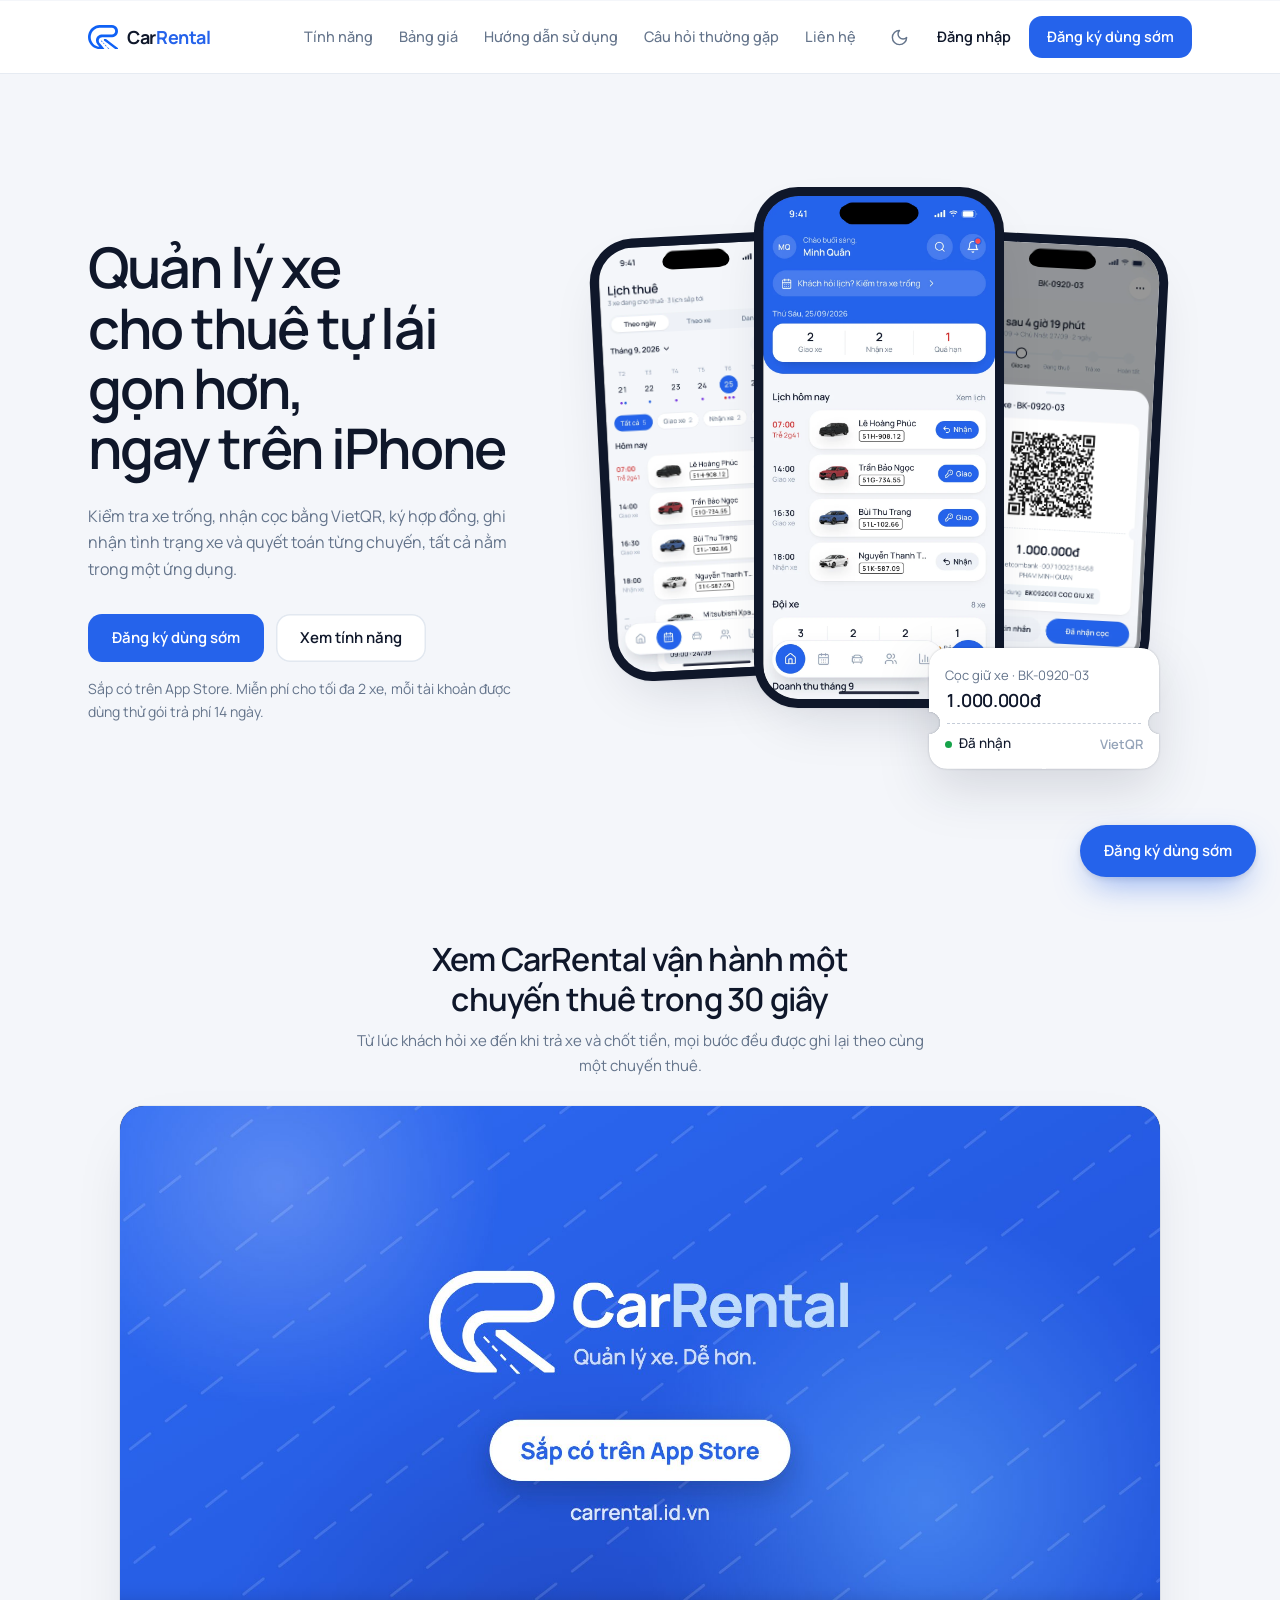
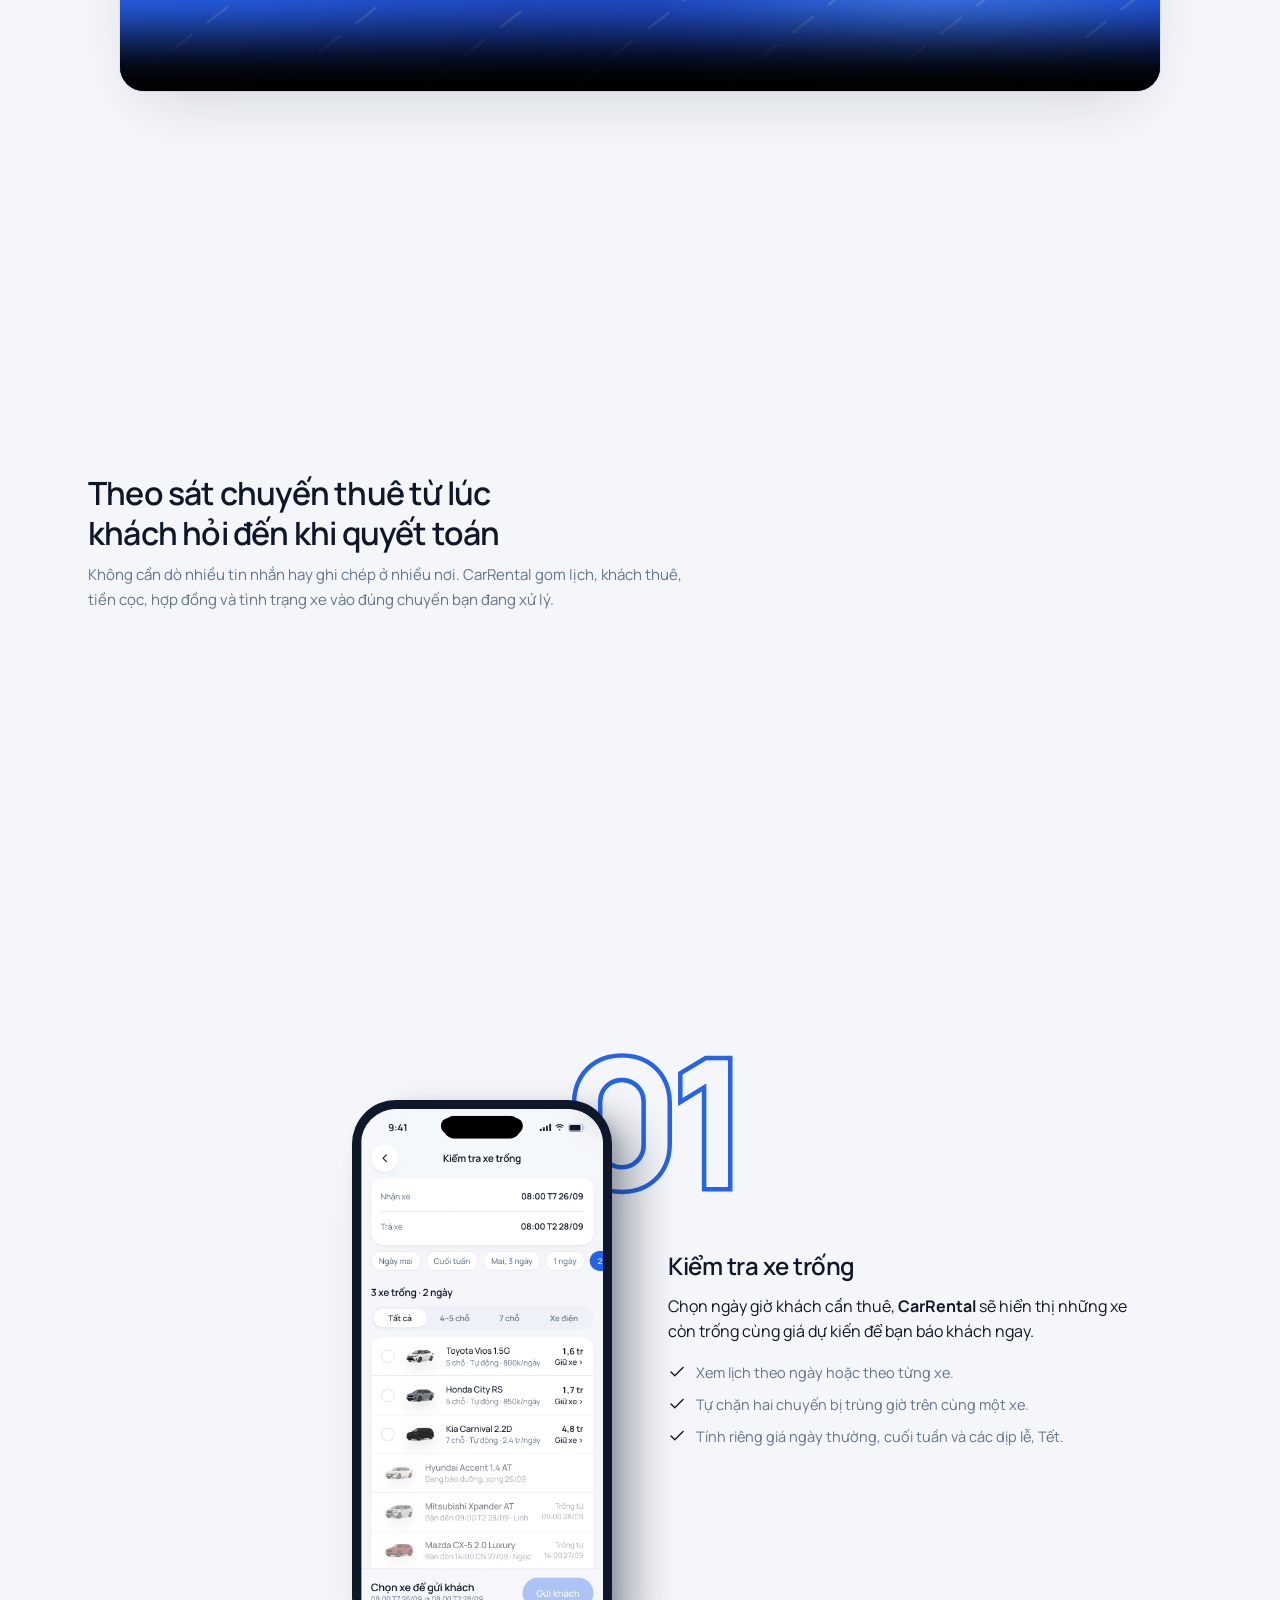
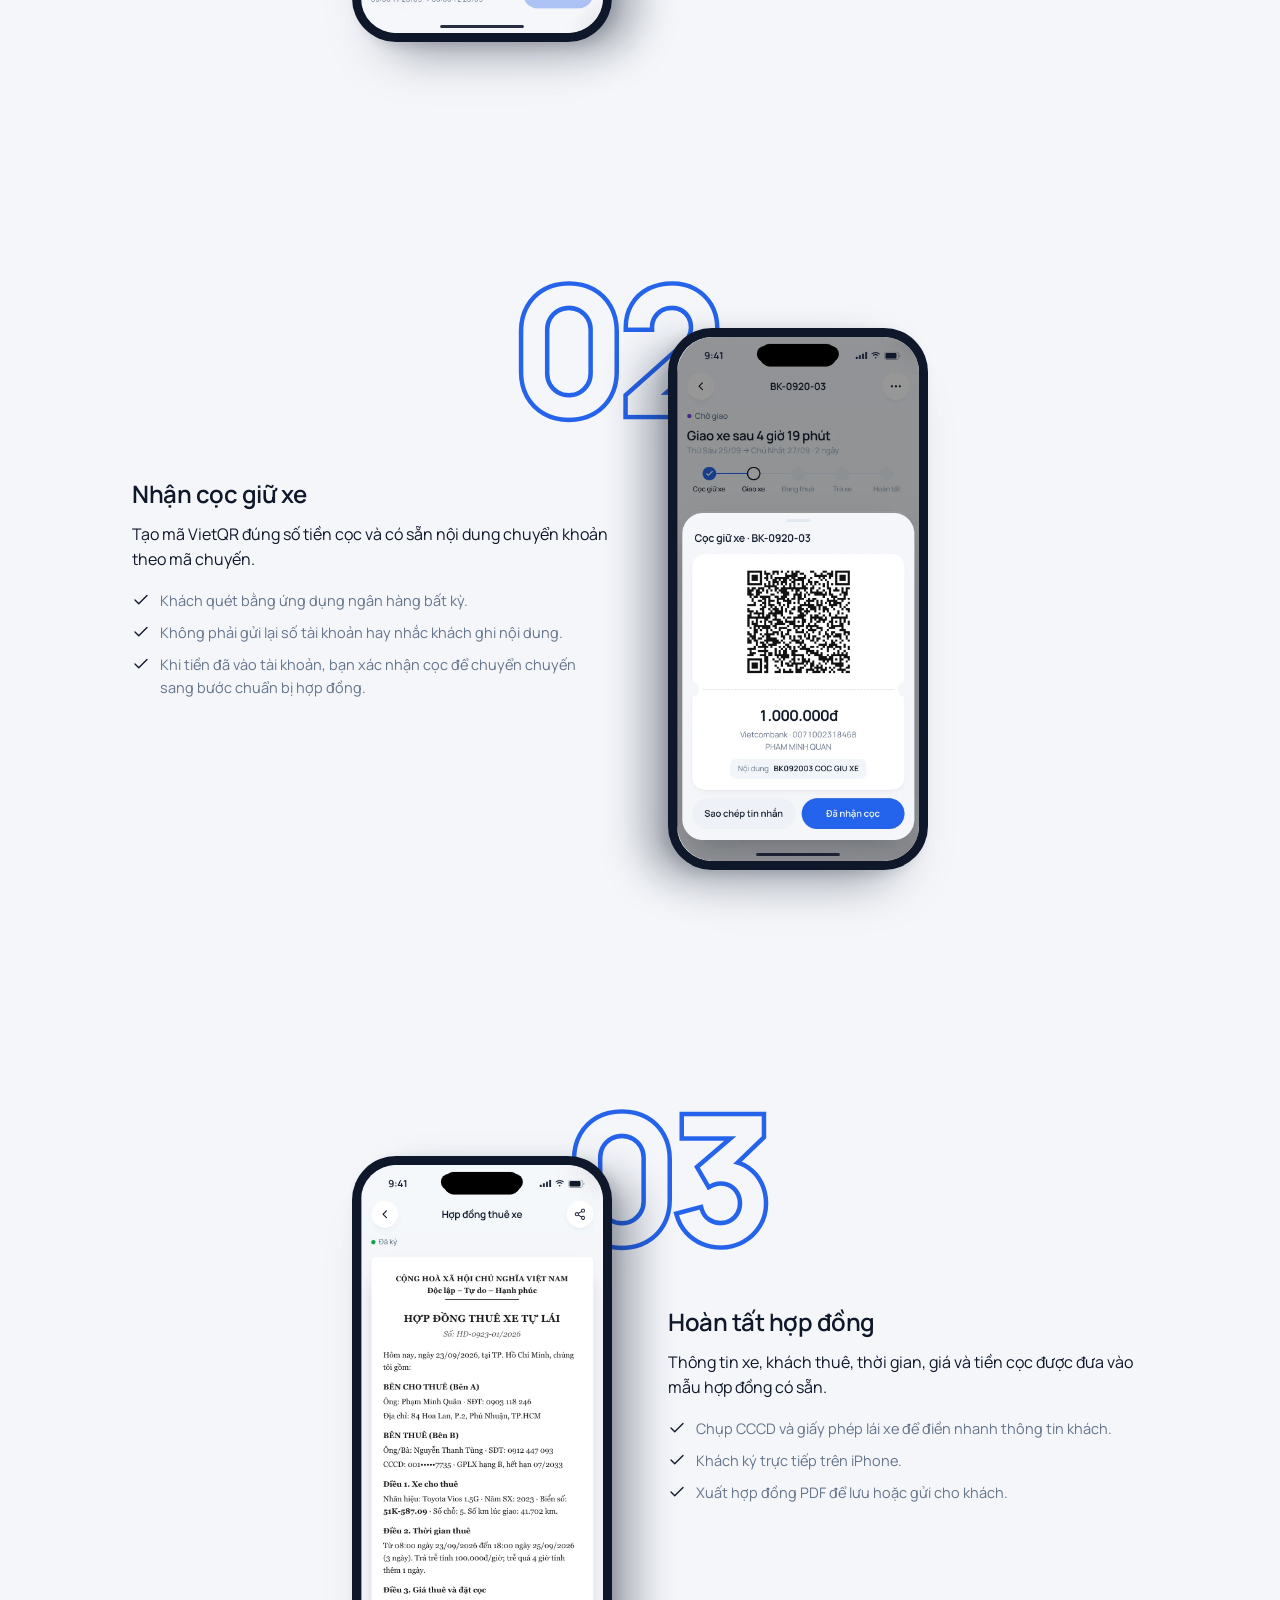
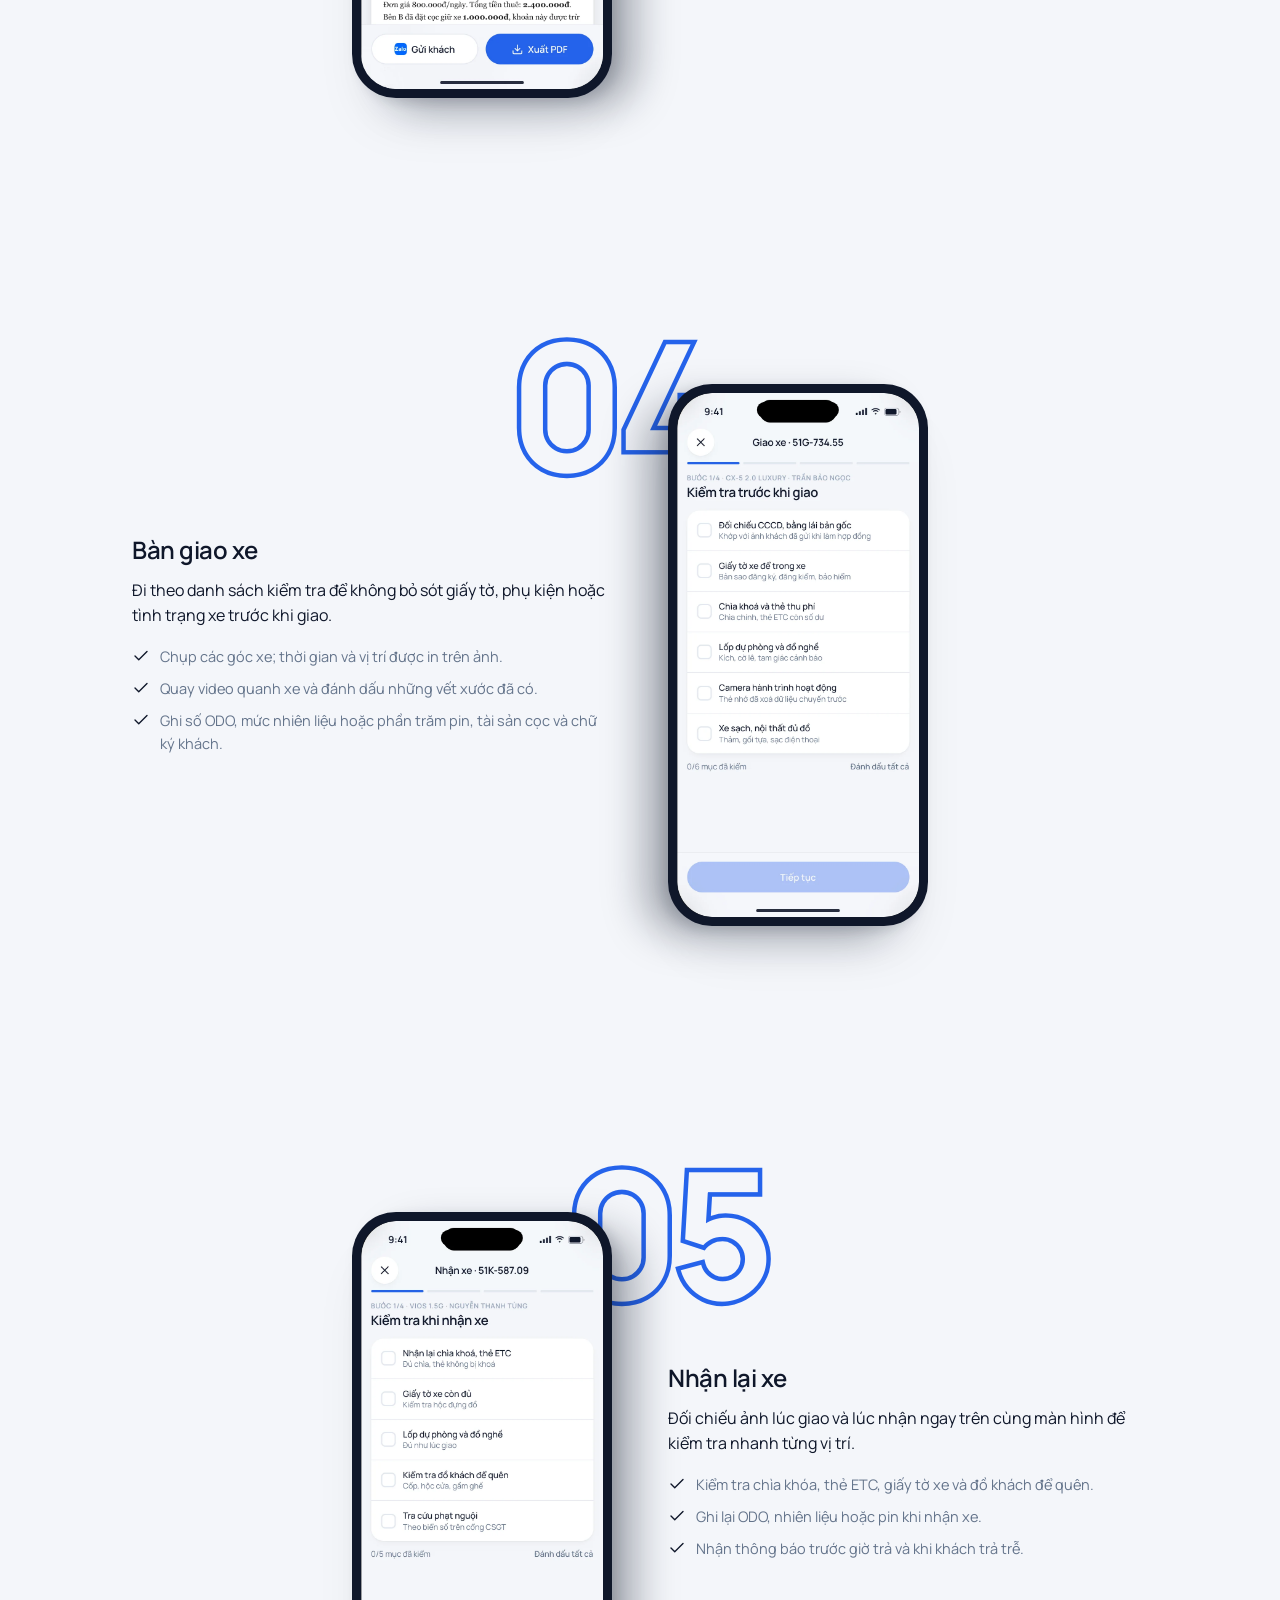
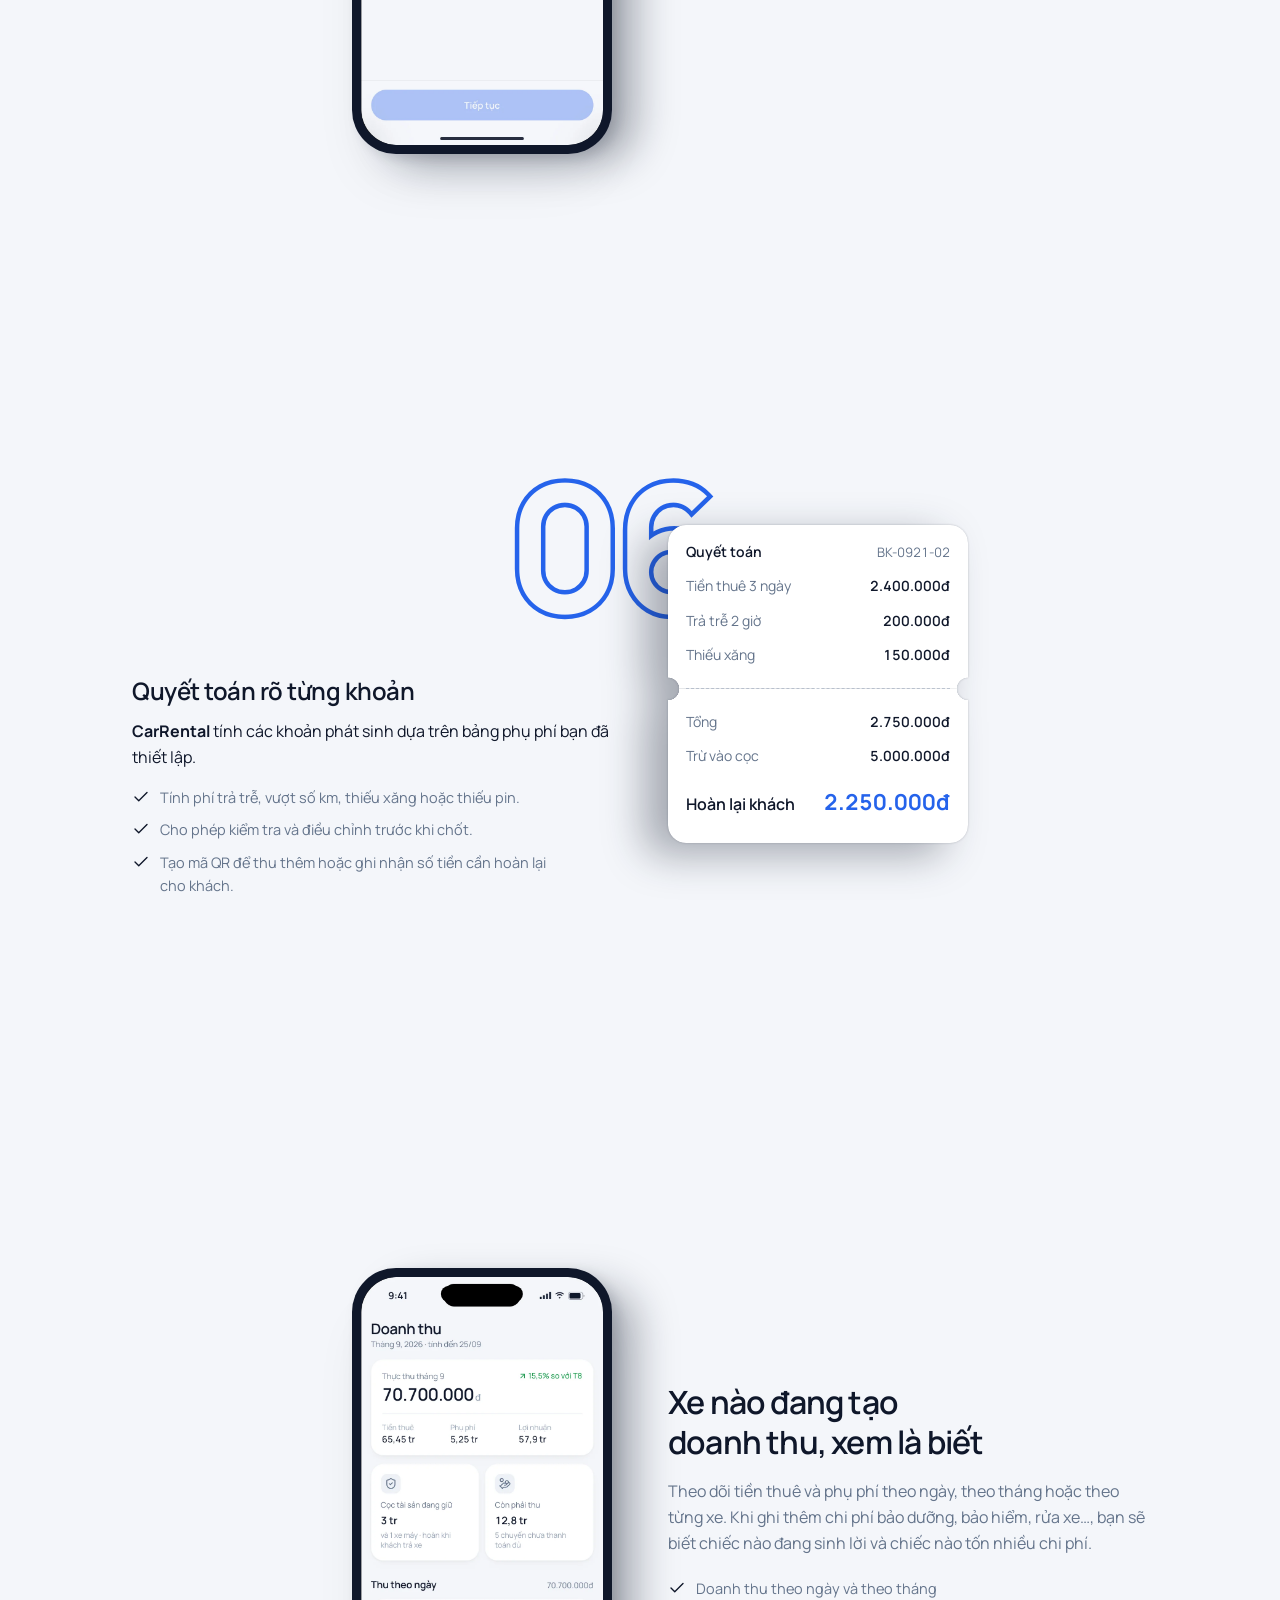
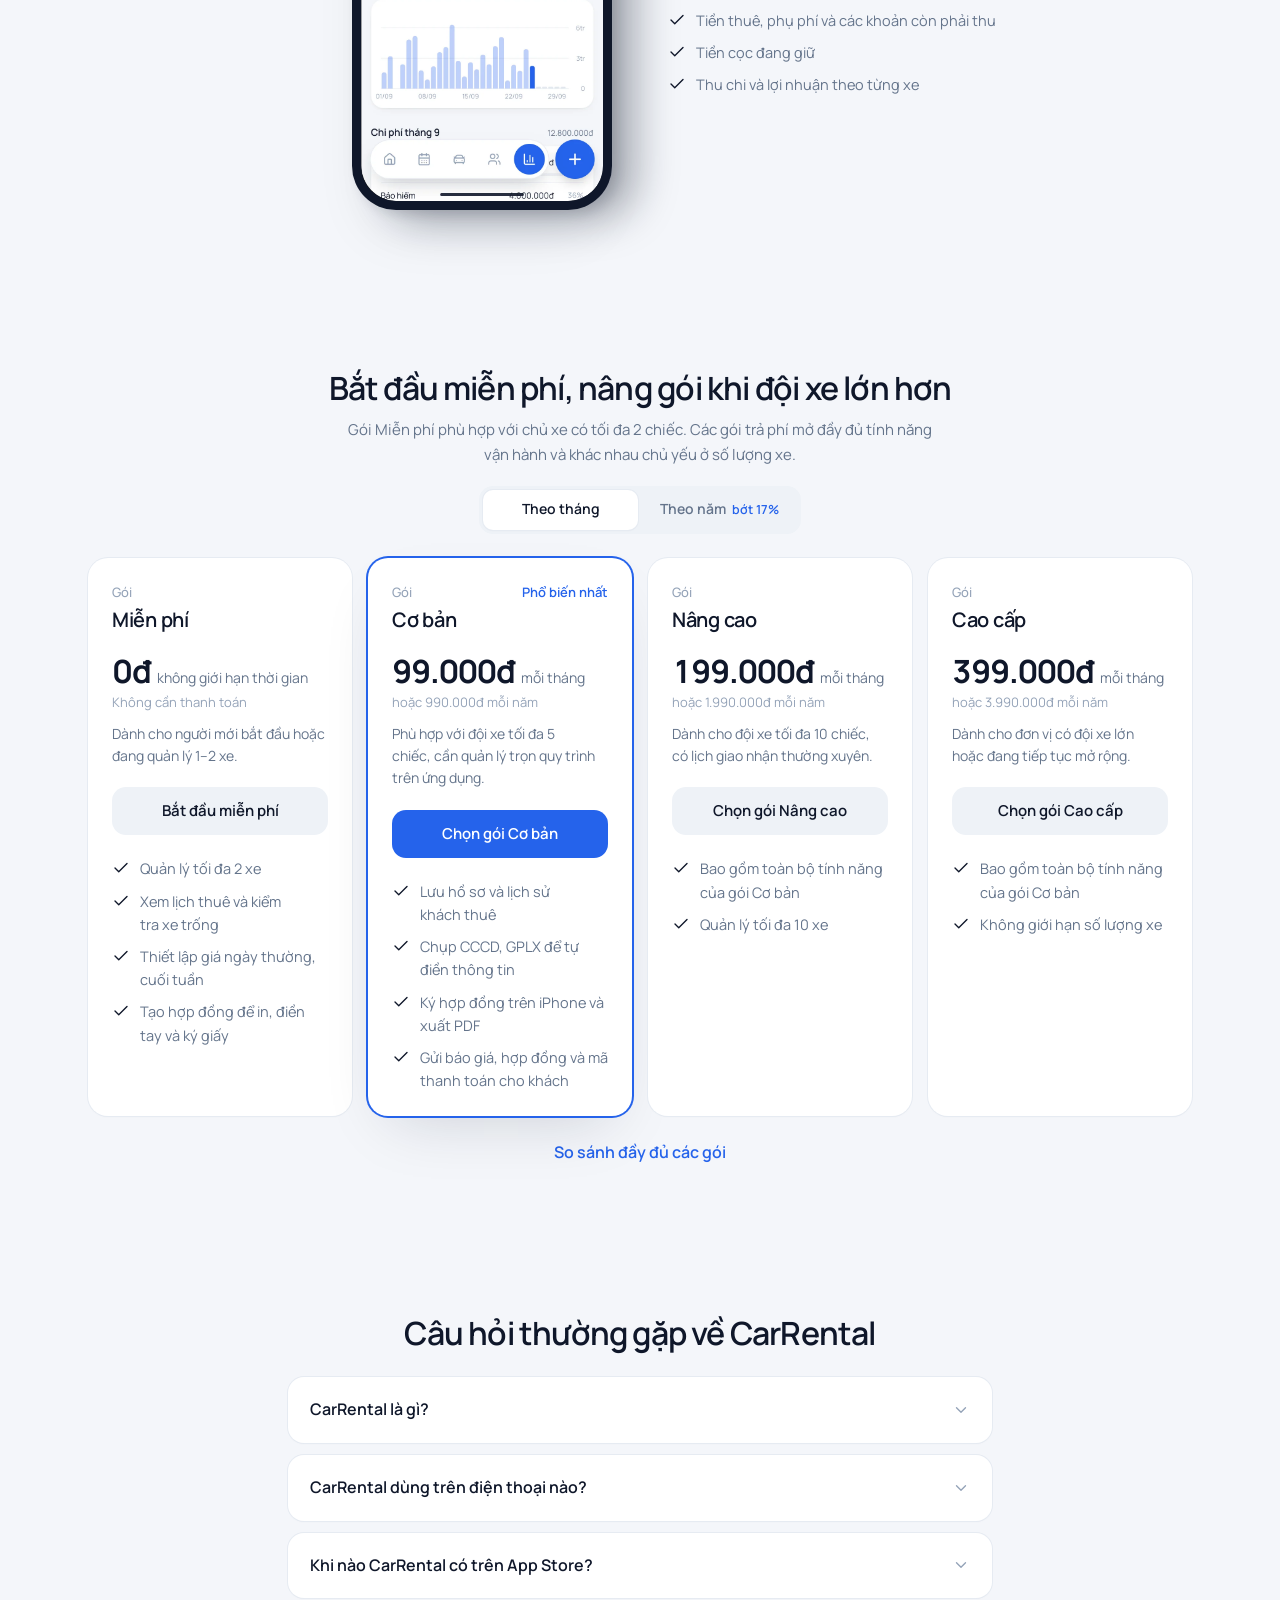
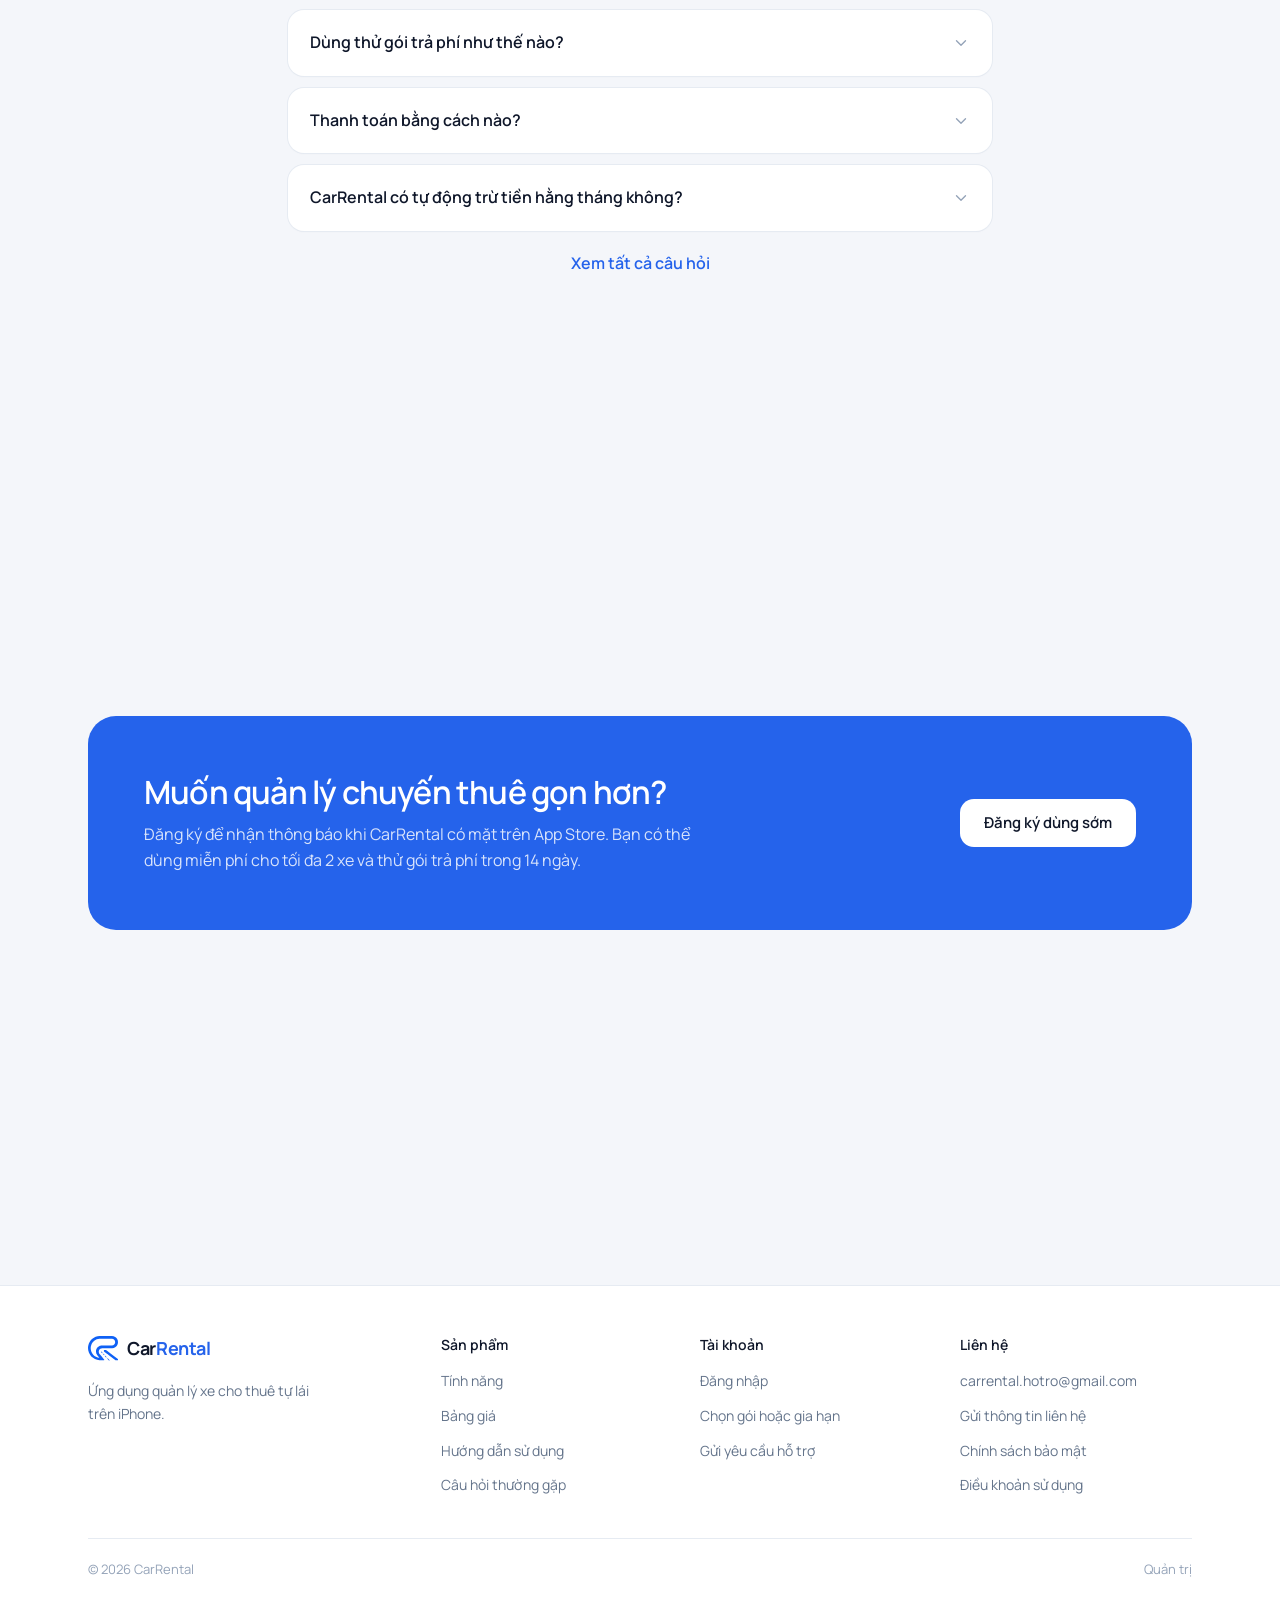
==== commit a7bad4b0: "Cập nhật trang web 04/10/2026 23:03" ====
--- a/index.html
+++ b/index.html
@@ -1,5 +1,5 @@
 <!doctype html>
-<html lang="vi">
+<html lang="vi" class="paged">
 <head>
 <meta charset="utf-8">
 
@@ -25,13 +25,13 @@
 <link rel="preconnect" href="https://fonts.googleapis.com">
 <link rel="preconnect" href="https://fonts.gstatic.com" crossorigin>
 <link rel="stylesheet" href="https://fonts.googleapis.com/css2?family=Manrope:wght@400;500;600;700&display=swap">
-<link rel="stylesheet" href="./assets/site.css?v=9e9540fb">
+<link rel="stylesheet" href="./assets/site.css?v=384101a9">
 
 <script type="application/ld+json">{"@context":"https://schema.org","@type":"SoftwareApplication","name":"CarRental","operatingSystem":"iOS 17+","applicationCategory":"BusinessApplication","inLanguage":"vi","url":"https://carrental.id.vn/","description":"CarRental giúp chủ xe quản lý lịch thuê, cọc VietQR, hợp đồng, giao nhận và thu chi ngay trên iPhone. Miễn phí cho đội xe tối đa 2 chiếc.","offers":[{"@type":"Offer","name":"Gói Miễn phí","price":0,"priceCurrency":"VND"},{"@type":"Offer","name":"Gói Cơ bản","price":99000,"priceCurrency":"VND"},{"@type":"Offer","name":"Gói Nâng cao","price":199000,"priceCurrency":"VND"},{"@type":"Offer","name":"Gói Cao cấp","price":399000,"priceCurrency":"VND"}]}</script>
 <script type="application/ld+json">{"@context":"https://schema.org","@type":"Organization","name":"CarRental","url":"https://carrental.id.vn/","logo":"https://carrental.id.vn/assets/icon-512.png","email":"carrental.hotro@gmail.com"}</script>
 
 </head>
-<body>
+<body class="has-dock">
 <a class="skip" href="#main">Bỏ qua, tới nội dung</a>
 <header class="hdr"><div class="wrap">
   <a class="logo" href="./" aria-label="CarRental, trang chủ"><svg viewBox="21.077 10.416 193.176 157.869"  aria-hidden="true"> <path class="mk-band" d="M196.019 50.456C195.735 61.77 186.627 70.894 175.313 71.177L175.172 71.177C175.03 71.193 174.904 71.193 174.762 71.193C174.573 71.193 174.399 71.193 174.21 71.177L110.439 71.177C106.956 71.177 103.521 71.65 100.322 72.564C98.62 73.021 96.982 73.604 95.406 74.313C95.39 74.313 95.374 74.329 95.359 74.329C91.608 75.952 88.189 78.19 85.195 80.9C85.179 80.9 85.163 80.916 85.148 80.931C82.422 83.405 80.058 86.258 78.12 89.409C78.104 89.409 78.104 89.425 78.104 89.425C75.961 92.923 74.369 96.815 73.44 100.944L73.44 100.975C73.408 100.991 73.408 101.007 73.424 101.038C72.778 103.812 72.447 106.695 72.447 109.658C72.447 118.419 75.331 126.487 80.2 132.963L82.106 135.327C82.138 135.343 82.169 135.374 82.185 135.406L94.46 150.47C63.197 148.28 38.52 121.87 38.52 89.63C38.52 87.172 38.662 84.745 38.946 82.365C39.387 78.521 40.191 74.77 41.31 71.177C48.716 47.525 69.957 30.097 95.406 28.742L98.636 28.647L174.21 28.647C174.399 28.631 174.573 28.631 174.762 28.631C174.951 28.631 175.124 28.631 175.313 28.647C186.627 28.931 195.751 38.055 196.019 49.369C196.035 49.542 196.035 49.731 196.035 49.904C196.035 50.093 196.035 50.267 196.019 50.456M208.026 28.647C204.954 23.81 200.857 19.713 196.019 16.64C189.889 12.685 182.593 10.416 174.762 10.416L99.077 10.416C97.848 10.416 96.619 10.447 95.406 10.494C77.757 11.314 61.653 17.995 48.968 28.647C36.125 39.41 26.812 54.254 22.999 71.177C21.738 76.724 21.077 82.491 21.077 88.416C21.077 130.269 54.042 164.416 95.406 166.338C96.619 166.386 97.848 166.417 99.077 166.417L107.461 166.417L123.616 166.417C124.571 166.417 125.346 165.643 125.346 164.688L125.346 162.703C125.346 162.008 125.098 161.337 124.647 160.809L123.502 159.468L114.158 148.548L113.701 147.996L113.685 147.996L97.092 128.583C97.076 128.567 97.045 128.536 97.045 128.52C96.446 127.968 95.91 127.37 95.406 126.723C95.122 126.377 94.854 126.03 94.586 125.668C94.586 125.652 94.571 125.652 94.571 125.636C91.86 121.87 90.285 117.237 90.285 112.242C90.285 108.129 91.356 104.269 93.247 100.944C93.877 99.825 94.586 98.769 95.406 97.776C96.966 95.822 98.841 94.152 100.953 92.828C104.404 90.654 108.453 89.409 112.802 89.409L174.762 89.409C175.534 89.409 176.306 89.393 177.078 89.346C184.027 88.936 190.504 86.73 196.019 83.185C200.857 80.112 204.954 75.999 208.026 71.177C211.982 65.032 214.251 57.736 214.251 49.904C214.251 42.073 211.982 34.777 208.026 28.647" fill="currentColor"/> <path class="mk-leg" d="M214.253 159.958L214.253 164.91C214.253 165.743 213.578 166.419 212.745 166.419L199.057 166.419C198.437 166.419 197.834 166.216 197.339 165.841L196.021 164.843L159.794 137.393L151.6 131.2L146.116 127.04L144.761 126.016L134.519 118.263L125.348 111.314L124.422 110.61C123.844 110.17 123.504 109.485 123.504 108.758L123.504 102.395C123.504 101.594 124.153 100.945 124.953 100.945L136.786 100.945C137.482 100.945 138.16 101.173 138.715 101.594L148.338 108.887L151.6 111.361L154.074 113.236L168.445 124.125L196.021 145.004L213.336 158.113C213.914 158.551 214.253 159.233 214.253 159.958" fill="currentColor"/> <path class="mk-lane" style="--d:0" d="M107.016 110.927L114.647 118.946C114.908 119.221 114.899 119.654 114.627 119.918L113.164 121.334C112.887 121.603 112.444 121.592 112.18 121.31L104.446 113.051C104.165 112.751 104.207 112.274 104.535 112.028L106.102 110.851C106.382 110.641 106.775 110.673 107.016 110.927" fill="currentColor"/><path class="mk-lane" style="--d:1" d="M120.043 124.62L126.852 131.796C127.112 132.07 127.103 132.503 126.831 132.766L125.285 134.263C125.008 134.531 124.566 134.52 124.302 134.239L117.538 127.02C117.281 126.745 117.291 126.314 117.562 126.052L119.063 124.599C119.338 124.332 119.779 124.342 120.043 124.62" fill="currentColor"/><path class="mk-lane" style="--d:2" d="M132.797 138.037L140.018 145.631C140.279 145.905 140.27 146.339 139.998 146.602L138.341 148.206C138.064 148.474 137.621 148.463 137.358 148.182L130.191 140.536C129.933 140.261 129.943 139.831 130.214 139.569L131.817 138.017C132.093 137.75 132.533 137.759 132.797 138.037" fill="currentColor"/><path class="mk-lane" style="--d:3" d="M159.938 168.285L156.425 168.228C156.238 168.225 156.061 168.146 155.933 168.01L145.291 156.643C145.034 156.369 145.044 155.938 145.315 155.676L147.03 154.016C147.305 153.749 147.745 153.758 148.01 154.036L160.449 167.12C160.87 167.563 160.549 168.295 159.938 168.285" fill="currentColor"/> </svg><b>Car<span>Rental</span></b></a>
@@ -45,20 +45,20 @@
 </div></header>
 <nav class="menu" id="menu" hidden aria-label="Menu"><a href="./tinh-nang/">Tính năng</a><a href="./bang-gia/">Bảng giá</a><a href="./huong-dan/">Hướng dẫn sử dụng</a><a href="./cau-hoi/">Câu hỏi thường gặp</a><a href="./lien-he/">Liên hệ</a><a href="./tai-khoan/" data-login>Đăng nhập</a><a class="btn block" href="./lien-he/?muc=dung-thu">Đăng ký dùng sớm</a></nav>
 <main id="main">
-<section class="hero">
+<section class="hero pg">
   <div class="wrap hero-grid">
     <div>
       <h1 class="h-hero">Quản lý xe cho&nbsp;thuê&nbsp;tự&nbsp;lái gọn&nbsp;hơn, ngay&nbsp;trên&nbsp;iPhone</h1>
-      <p class="lead" style="margin-top:24px">Kiểm tra xe trống, nhận cọc bằng VietQR, ký hợp đồng, ghi nhận tình trạng xe và quyết toán từng chuyến, tất cả nằm trong một ứng dụng.</p>
-      <div class="cta"><a class="btn" href="./lien-he/?muc=dung-thu">Đăng ký dùng sớm</a><a class="btn line" href="./tinh-nang/">Xem tính năng</a></div>
-      <p class="fine">Sắp có trên App Store. Miễn phí cho tối đa 2 xe, mỗi tài khoản được dùng thử gói trả phí 14 ngày.</p>
+      <p class="lead" style="margin-top:24px">Kiểm tra xe trống, nhận cọc bằng VietQR, ký hợp đồng, ghi nhận tình trạng xe và quyết toán từng chuyến, tất cả nằm trong một ứng dụng.</p>
+      <div class="cta"><a class="btn" href="./lien-he/?muc=dung-thu">Đăng ký dùng sớm</a><a class="btn line" href="./tinh-nang/">Xem tính năng</a></div>
+      <p class="fine">Sắp có trên App Store. Miễn phí cho tối đa 2 xe, mỗi tài khoản được dùng thử gói trả phí 14 ngày.</p>
     </div>
     <div class="hero-shots" aria-label="Ảnh màn hình ứng dụng">
       <div class="phone p2"><div class="scr"><img class="l" src="./assets/screens/cal-light.webp" alt="Màn Lịch thuê theo ngày" width="393" height="852" loading="lazy" decoding="async"><img class="d" src="./assets/screens/cal-dark.webp" alt="" width="393" height="852" loading="lazy" decoding="async"></div></div>
       <div class="phone p3"><div class="scr"><img class="l" src="./assets/screens/holdqr-light.webp" alt="Mã VietQR cọc giữ xe" width="393" height="852" loading="lazy" decoding="async"><img class="d" src="./assets/screens/holdqr-dark.webp" alt="" width="393" height="852" loading="lazy" decoding="async"></div></div>
       <div class="phone p1 eager"><div class="scr"><img class="l" src="./assets/screens/home-light.webp" alt="Màn Tổng quan: lịch giao nhận hôm nay, đội xe, doanh thu tháng" width="393" height="852" fetchpriority="high" decoding="async"><img class="d" src="./assets/screens/home-dark.webp" alt="" width="393" height="852" loading="lazy" decoding="async"></div></div>
       <div class="ticket float">
-        <div class="tk" style="padding:14px 16px 10px"><span class="small muted">Cọc giữ xe · BK-0920-03</span><div class="h-card num" style="margin-top:2px">1.000.000đ</div></div>
+        <div class="tk" style="padding:14px 16px 10px"><span class="small muted">Cọc giữ xe · BK-0920-03</span><div class="h-card num" style="margin-top:2px">1.000.000đ</div></div>
         <div class="cut"></div>
         <div class="tk" style="padding:10px 16px 14px;display:flex;justify-content:space-between;align-items:center"><span class="st" style="color:var(--ink);font-weight:500"><i class="dot ok"></i>Đã nhận</span><span class="small faint" style="font-weight:600">VietQR</span></div>
       </div>
@@ -66,11 +66,11 @@
   </div>
 </section>
 
-<section class="sec film-sec" aria-label="Video giới thiệu">
+<section class="sec film-sec pg" aria-label="Video giới thiệu">
   <div class="wrap">
     <div class="sec-head center">
-      <h2 class="h-sec">Xem CarRental vận hành một chuyến thuê trong 30 giây</h2>
-      <p class="lead">Từ lúc khách hỏi xe đến khi trả xe và chốt tiền, mọi bước đều được ghi lại theo cùng một chuyến thuê.</p>
+      <h2 class="h-sec">Xem CarRental vận hành một chuyến thuê trong 30 giây</h2>
+      <p class="lead">Từ lúc khách hỏi xe đến khi trả xe và chốt tiền, mọi bước đều được ghi lại theo cùng một chuyến thuê.</p>
     </div>
     <!-- Màn rộng phát bản ngang, điện thoại phát bản dọc; bản bị ẩn không bao giờ tải. Lướt tới thì tự phát và lặp lại (site.js) -->
     <div class="film">
@@ -92,87 +92,87 @@
 
 <section class="sec">
   <div class="wrap">
-    <div class="sec-head">
-      <h2 class="h-sec">Theo sát chuyến thuê từ lúc khách hỏi đến khi quyết toán</h2>
-      <p class="lead">Không cần dò nhiều tin nhắn hay ghi chép ở nhiều nơi. CarRental gom lịch, khách thuê, tiền cọc, hợp đồng và tình trạng xe vào đúng chuyến bạn đang xử lý.</p>
+    <div class="sec-head pg">
+      <h2 class="h-sec">Theo sát chuyến thuê từ lúc khách hỏi đến khi quyết toán</h2>
+      <p class="lead">Không cần dò nhiều tin nhắn hay ghi chép ở nhiều nơi. CarRental gom lịch, khách thuê, tiền cọc, hợp đồng và tình trạng xe vào đúng chuyến bạn đang xử lý.</p>
     </div>
     <div class="rsteps">
-      <div class="rstep">
-        <div class="media"><div class="ph">
-          <svg class="rs-num" viewBox="0 0 300 170" aria-hidden="true"><text x="6" y="158" text-anchor="start">01</text></svg>
+      <div class="rstep pg">
+        <div class="media"><div class="ph">
+          <span class="rs-num" aria-hidden="true">01</span>
           <div class="phone "><div class="scr"><img class="l" src="./assets/screens/avail-light.webp" alt="Kiểm tra xe trống theo ngày giờ" width="393" height="852" loading="lazy" decoding="async"><img class="d" src="./assets/screens/avail-dark.webp" alt="" width="393" height="852" loading="lazy" decoding="async"></div></div>
         </div></div>
         <div class="copy">
-          <h3 class="h-ch">Kiểm tra xe trống</h3>
+          <h3 class="h-ch">Kiểm tra xe trống</h3>
           <p class="ch-main">Chọn ngày giờ khách cần thuê, <b>CarRental</b> sẽ hiển thị những xe còn trống cùng giá dự kiến để bạn báo khách ngay.</p>
-          <ul class="checks"><li><svg class="i" viewBox="0 0 24 24" aria-hidden="true"><path d="M20 6 9 17l-5-5"/></svg><span>Xem lịch theo ngày hoặc theo từng xe.</span></li><li><svg class="i" viewBox="0 0 24 24" aria-hidden="true"><path d="M20 6 9 17l-5-5"/></svg><span>Tự chặn hai chuyến bị trùng giờ trên cùng một xe.</span></li><li><svg class="i" viewBox="0 0 24 24" aria-hidden="true"><path d="M20 6 9 17l-5-5"/></svg><span>Tính riêng giá ngày thường, cuối tuần và các dịp lễ, Tết.</span></li></ul>
-        </div>
-      </div>
-      <div class="rstep flip">
-        <div class="media"><div class="ph">
-          <svg class="rs-num" viewBox="0 0 300 170" aria-hidden="true"><text x="294" y="158" text-anchor="end">02</text></svg>
+          <ul class="checks"><li><svg class="i" viewBox="0 0 24 24" aria-hidden="true"><path d="M20 6 9 17l-5-5"/></svg><span>Xem lịch theo ngày hoặc theo từng xe.</span></li><li><svg class="i" viewBox="0 0 24 24" aria-hidden="true"><path d="M20 6 9 17l-5-5"/></svg><span>Tự chặn hai chuyến bị trùng giờ trên cùng một xe.</span></li><li><svg class="i" viewBox="0 0 24 24" aria-hidden="true"><path d="M20 6 9 17l-5-5"/></svg><span>Tính riêng giá ngày thường, cuối tuần và các dịp lễ, Tết.</span></li></ul>
+        </div>
+      </div>
+      <div class="rstep flip pg">
+        <div class="media"><div class="ph">
+          <span class="rs-num" aria-hidden="true">02</span>
           <div class="phone "><div class="scr"><img class="l" src="./assets/screens/holdqr-light.webp" alt="Mã VietQR cọc giữ xe" width="393" height="852" loading="lazy" decoding="async"><img class="d" src="./assets/screens/holdqr-dark.webp" alt="" width="393" height="852" loading="lazy" decoding="async"></div></div>
         </div></div>
         <div class="copy">
-          <h3 class="h-ch">Nhận cọc giữ xe</h3>
-          <p class="ch-main">Tạo mã VietQR đúng số tiền cọc và có sẵn nội dung chuyển khoản theo mã chuyến.</p>
-          <ul class="checks"><li><svg class="i" viewBox="0 0 24 24" aria-hidden="true"><path d="M20 6 9 17l-5-5"/></svg><span>Khách quét bằng ứng dụng ngân hàng bất kỳ.</span></li><li><svg class="i" viewBox="0 0 24 24" aria-hidden="true"><path d="M20 6 9 17l-5-5"/></svg><span>Không phải gửi lại số tài khoản hay nhắc khách ghi nội dung.</span></li><li><svg class="i" viewBox="0 0 24 24" aria-hidden="true"><path d="M20 6 9 17l-5-5"/></svg><span>Khi tiền đã vào tài khoản, bạn xác nhận cọc để chuyển chuyến sang bước chuẩn bị hợp đồng.</span></li></ul>
-        </div>
-      </div>
-      <div class="rstep">
-        <div class="media"><div class="ph">
-          <svg class="rs-num" viewBox="0 0 300 170" aria-hidden="true"><text x="6" y="158" text-anchor="start">03</text></svg>
+          <h3 class="h-ch">Nhận cọc giữ xe</h3>
+          <p class="ch-main">Tạo mã VietQR đúng số tiền cọc và có sẵn nội dung chuyển khoản theo mã chuyến.</p>
+          <ul class="checks"><li><svg class="i" viewBox="0 0 24 24" aria-hidden="true"><path d="M20 6 9 17l-5-5"/></svg><span>Khách quét bằng ứng dụng ngân hàng bất kỳ.</span></li><li><svg class="i" viewBox="0 0 24 24" aria-hidden="true"><path d="M20 6 9 17l-5-5"/></svg><span>Không phải gửi lại số tài khoản hay nhắc khách ghi nội dung.</span></li><li><svg class="i" viewBox="0 0 24 24" aria-hidden="true"><path d="M20 6 9 17l-5-5"/></svg><span>Khi tiền đã vào tài khoản, bạn xác nhận cọc để chuyển chuyến sang bước chuẩn bị hợp đồng.</span></li></ul>
+        </div>
+      </div>
+      <div class="rstep pg">
+        <div class="media"><div class="ph">
+          <span class="rs-num" aria-hidden="true">03</span>
           <div class="phone "><div class="scr"><img class="l" src="./assets/screens/contract-light.webp" alt="Hợp đồng thuê xe tự lái điền sẵn" width="393" height="852" loading="lazy" decoding="async"><img class="d" src="./assets/screens/contract-dark.webp" alt="" width="393" height="852" loading="lazy" decoding="async"></div></div>
         </div></div>
         <div class="copy">
-          <h3 class="h-ch">Hoàn tất hợp đồng</h3>
-          <p class="ch-main">Thông tin xe, khách thuê, thời gian, giá và tiền cọc được đưa vào mẫu hợp đồng có sẵn.</p>
-          <ul class="checks"><li><svg class="i" viewBox="0 0 24 24" aria-hidden="true"><path d="M20 6 9 17l-5-5"/></svg><span>Chụp CCCD và giấy phép lái xe để điền nhanh thông tin khách.</span></li><li><svg class="i" viewBox="0 0 24 24" aria-hidden="true"><path d="M20 6 9 17l-5-5"/></svg><span>Khách ký trực tiếp trên iPhone.</span></li><li><svg class="i" viewBox="0 0 24 24" aria-hidden="true"><path d="M20 6 9 17l-5-5"/></svg><span>Xuất hợp đồng PDF để lưu hoặc gửi cho khách.</span></li></ul>
-        </div>
-      </div>
-      <div class="rstep flip">
-        <div class="media"><div class="ph">
-          <svg class="rs-num" viewBox="0 0 300 170" aria-hidden="true"><text x="294" y="158" text-anchor="end">04</text></svg>
+          <h3 class="h-ch">Hoàn tất hợp đồng</h3>
+          <p class="ch-main">Thông tin xe, khách thuê, thời gian, giá và tiền cọc được đưa vào mẫu hợp đồng có sẵn.</p>
+          <ul class="checks"><li><svg class="i" viewBox="0 0 24 24" aria-hidden="true"><path d="M20 6 9 17l-5-5"/></svg><span>Chụp CCCD và giấy phép lái xe để điền nhanh thông tin khách.</span></li><li><svg class="i" viewBox="0 0 24 24" aria-hidden="true"><path d="M20 6 9 17l-5-5"/></svg><span>Khách ký trực tiếp trên iPhone.</span></li><li><svg class="i" viewBox="0 0 24 24" aria-hidden="true"><path d="M20 6 9 17l-5-5"/></svg><span>Xuất hợp đồng PDF để lưu hoặc gửi cho khách.</span></li></ul>
+        </div>
+      </div>
+      <div class="rstep flip pg">
+        <div class="media"><div class="ph">
+          <span class="rs-num" aria-hidden="true">04</span>
           <div class="phone "><div class="scr"><img class="l" src="./assets/screens/handover-light.webp" alt="Danh sách kiểm tra trước khi giao xe" width="393" height="852" loading="lazy" decoding="async"><img class="d" src="./assets/screens/handover-dark.webp" alt="" width="393" height="852" loading="lazy" decoding="async"></div></div>
         </div></div>
         <div class="copy">
-          <h3 class="h-ch">Bàn giao xe</h3>
-          <p class="ch-main">Đi theo danh sách kiểm tra để không bỏ sót giấy tờ, phụ kiện hoặc tình trạng xe trước khi giao.</p>
+          <h3 class="h-ch">Bàn giao xe</h3>
+          <p class="ch-main">Đi theo danh sách kiểm tra để không bỏ sót giấy tờ, phụ kiện hoặc tình trạng xe trước khi giao.</p>
           <ul class="checks"><li><svg class="i" viewBox="0 0 24 24" aria-hidden="true"><path d="M20 6 9 17l-5-5"/></svg><span>Chụp các góc xe; thời gian và vị trí được in trên ảnh.</span></li><li><svg class="i" viewBox="0 0 24 24" aria-hidden="true"><path d="M20 6 9 17l-5-5"/></svg><span>Quay video quanh xe và đánh dấu những vết xước đã có.</span></li><li><svg class="i" viewBox="0 0 24 24" aria-hidden="true"><path d="M20 6 9 17l-5-5"/></svg><span>Ghi số ODO, mức nhiên liệu hoặc phần trăm pin, tài sản cọc và chữ ký khách.</span></li></ul>
         </div>
       </div>
-      <div class="rstep">
-        <div class="media"><div class="ph">
-          <svg class="rs-num" viewBox="0 0 300 170" aria-hidden="true"><text x="6" y="158" text-anchor="start">05</text></svg>
+      <div class="rstep pg">
+        <div class="media"><div class="ph">
+          <span class="rs-num" aria-hidden="true">05</span>
           <div class="phone "><div class="scr"><img class="l" src="./assets/screens/returnCar-light.webp" alt="Kiểm tra khi nhận xe" width="393" height="852" loading="lazy" decoding="async"><img class="d" src="./assets/screens/returnCar-dark.webp" alt="" width="393" height="852" loading="lazy" decoding="async"></div></div>
         </div></div>
         <div class="copy">
           <h3 class="h-ch">Nhận lại xe</h3>
           <p class="ch-main">Đối chiếu ảnh lúc giao và lúc nhận ngay trên cùng màn hình để kiểm tra nhanh từng vị trí.</p>
-          <ul class="checks"><li><svg class="i" viewBox="0 0 24 24" aria-hidden="true"><path d="M20 6 9 17l-5-5"/></svg><span>Kiểm tra chìa khóa, thẻ ETC, giấy tờ xe và đồ khách để quên.</span></li><li><svg class="i" viewBox="0 0 24 24" aria-hidden="true"><path d="M20 6 9 17l-5-5"/></svg><span>Ghi lại ODO, nhiên liệu hoặc pin khi nhận xe.</span></li><li><svg class="i" viewBox="0 0 24 24" aria-hidden="true"><path d="M20 6 9 17l-5-5"/></svg><span>Nhận thông báo trước giờ trả và khi khách trả trễ.</span></li></ul>
-        </div>
-      </div>
-      <div class="rstep flip">
-        <div class="media"><div class="ph">
-          <svg class="rs-num" viewBox="0 0 300 170" aria-hidden="true"><text x="294" y="158" text-anchor="end">06</text></svg>
+          <ul class="checks"><li><svg class="i" viewBox="0 0 24 24" aria-hidden="true"><path d="M20 6 9 17l-5-5"/></svg><span>Kiểm tra chìa khóa, thẻ ETC, giấy tờ xe và đồ khách để quên.</span></li><li><svg class="i" viewBox="0 0 24 24" aria-hidden="true"><path d="M20 6 9 17l-5-5"/></svg><span>Ghi lại ODO, nhiên liệu hoặc pin khi nhận xe.</span></li><li><svg class="i" viewBox="0 0 24 24" aria-hidden="true"><path d="M20 6 9 17l-5-5"/></svg><span>Nhận thông báo trước giờ trả và khi khách trả trễ.</span></li></ul>
+        </div>
+      </div>
+      <div class="rstep flip pg">
+        <div class="media"><div class="ph">
+          <span class="rs-num" aria-hidden="true">06</span>
           <div class="ticket">
-            <div class="tk" style="padding:22px 24px 14px">
-              <div class="tk-head"><b>Quyết toán</b><span class="num">BK-0921-02</span></div>
+            <div class="tk tk-top">
+              <div class="tk-head"><b>Quyết toán</b><span class="num">BK-0921-02</span></div>
               <div class="kv"><span>Tiền thuê 3 ngày</span><span>2.400.000đ</span></div>
               <div class="kv"><span>Trả trễ 2 giờ</span><span>200.000đ</span></div>
               <div class="kv"><span>Thiếu xăng</span><span>150.000đ</span></div>
             </div>
             <div class="cut"></div>
-            <div class="tk" style="padding:14px 24px 22px">
+            <div class="tk tk-bot">
               <div class="kv"><span>Tổng</span><span>2.750.000đ</span></div>
               <div class="kv"><span>Trừ vào cọc</span><span>5.000.000đ</span></div>
-              <div class="kv total-row" style="margin-top:6px"><span>Hoàn lại khách</span><span>2.250.000đ</span></div>
+              <div class="kv total-row"><span>Hoàn lại khách</span><span>2.250.000đ</span></div>
             </div>
           </div>
         </div></div>
         <div class="copy">
-          <h3 class="h-ch">Quyết toán rõ từng khoản</h3>
-          <p class="ch-main"><b>CarRental</b> tính các khoản phát sinh dựa trên bảng phụ phí bạn đã thiết lập.</p>
+          <h3 class="h-ch">Quyết toán rõ từng khoản</h3>
+          <p class="ch-main"><b>CarRental</b> tính các khoản phát sinh dựa trên bảng phụ phí bạn đã thiết lập.</p>
           <ul class="checks"><li><svg class="i" viewBox="0 0 24 24" aria-hidden="true"><path d="M20 6 9 17l-5-5"/></svg><span>Tính phí trả trễ, vượt số km, thiếu xăng hoặc thiếu pin.</span></li><li><svg class="i" viewBox="0 0 24 24" aria-hidden="true"><path d="M20 6 9 17l-5-5"/></svg><span>Cho phép kiểm tra và điều chỉnh trước khi chốt.</span></li><li><svg class="i" viewBox="0 0 24 24" aria-hidden="true"><path d="M20 6 9 17l-5-5"/></svg><span>Tạo mã QR để thu thêm hoặc ghi nhận số tiền cần hoàn lại cho khách.</span></li></ul>
         </div>
       </div>
@@ -180,18 +180,18 @@
   </div>
 </section>
 
-<section class="sec">
+<section class="sec pg">
   <div class="wrap">
     <!-- Cùng bố cục với 6 bước (tiếp tục so le, không có số) -->
     <div class="rstep plain">
       <div class="media"><div class="ph"><div class="phone "><div class="scr"><img class="l" src="./assets/screens/revenue-light.webp" alt="Màn Doanh thu theo tháng" width="393" height="852" loading="lazy" decoding="async"><img class="d" src="./assets/screens/revenue-dark.webp" alt="" width="393" height="852" loading="lazy" decoding="async"></div></div></div></div>
       <div class="copy">
-        <h2 class="h-sec">Xe nào đang tạo doanh thu, xem là biết</h2>
-        <p class="lead">Theo dõi tiền thuê và phụ phí theo ngày, theo tháng hoặc theo từng xe. Khi ghi thêm chi phí bảo dưỡng, bảo hiểm, rửa xe…, bạn sẽ biết chiếc nào đang sinh lời và chiếc nào tốn nhiều chi phí.</p>
-        <ul class="checks" style="margin-top:20px">
-          <li><svg class="i" viewBox="0 0 24 24" aria-hidden="true"><path d="M20 6 9 17l-5-5"/></svg><span>Doanh thu theo ngày và theo tháng</span></li>
-          <li><svg class="i" viewBox="0 0 24 24" aria-hidden="true"><path d="M20 6 9 17l-5-5"/></svg><span>Tiền thuê, phụ phí và các khoản còn phải thu</span></li>
-          <li><svg class="i" viewBox="0 0 24 24" aria-hidden="true"><path d="M20 6 9 17l-5-5"/></svg><span>Tiền cọc đang giữ</span></li>
+        <h2 class="h-sec">Xe nào đang tạo doanh thu, xem là biết</h2>
+        <p class="lead">Theo dõi tiền thuê và phụ phí theo ngày, theo tháng hoặc theo từng xe. Khi ghi thêm chi phí bảo dưỡng, bảo hiểm, rửa xe…, bạn sẽ biết chiếc nào đang sinh lời và chiếc nào tốn nhiều chi phí.</p>
+        <ul class="checks">
+          <li><svg class="i" viewBox="0 0 24 24" aria-hidden="true"><path d="M20 6 9 17l-5-5"/></svg><span>Doanh thu theo ngày và theo tháng</span></li>
+          <li><svg class="i" viewBox="0 0 24 24" aria-hidden="true"><path d="M20 6 9 17l-5-5"/></svg><span>Tiền thuê, phụ phí và các khoản còn phải thu</span></li>
+          <li><svg class="i" viewBox="0 0 24 24" aria-hidden="true"><path d="M20 6 9 17l-5-5"/></svg><span>Tiền cọc đang giữ</span></li>
           <li><svg class="i" viewBox="0 0 24 24" aria-hidden="true"><path d="M20 6 9 17l-5-5"/></svg><span>Thu chi và lợi nhuận theo từng xe</span></li>
         </ul>
       </div>
@@ -199,71 +199,71 @@
   </div>
 </section>
 
-<section class="sec" id="bang-gia">
+<section class="sec pg" id="bang-gia">
   <div class="wrap">
     <div class="sec-head center reveal" style="margin-bottom:0">
-      <h2 class="h-sec">Bắt đầu miễn phí, nâng gói khi đội xe lớn hơn</h2>
-      <p class="lead">Gói Miễn phí phù hợp với chủ xe có tối đa 2 chiếc. Các gói trả phí mở đầy đủ tính năng vận hành và khác nhau chủ yếu ở số lượng xe.</p>
+      <h2 class="h-sec">Bắt đầu miễn phí, nâng gói khi đội xe lớn hơn</h2>
+      <p class="lead">Gói Miễn phí phù hợp với chủ xe có tối đa 2 chiếc. Các gói trả phí mở đầy đủ tính năng vận hành và khác nhau chủ yếu ở số lượng xe.</p>
     </div>
     <div class="seg-wrap"><div class="seg" role="tablist" aria-label="Kỳ hạn"><button role="tab" class="on" data-period="month" aria-selected="true">Theo tháng</button><button role="tab" data-period="year" aria-selected="false">Theo năm<small>bớt 17%</small></button></div></div>
     <div class="plans">
   <article class="plan ">
     <div class="top"><span class="kicker">Gói</span></div>
-    <h3>Miễn phí</h3>
+    <h3>Miễn phí</h3>
     <div class="price"><b>0đ</b><span>không giới hạn thời gian</span></div>
-    <div class="per">Không cần thanh toán</div>
-    <p class="tagline">Dành cho người mới bắt đầu hoặc đang quản lý 1–2 xe.</p>
-    <a class="btn soft block" href="./huong-dan/">Bắt đầu miễn phí</a>
-    <ul class="checks"><li><svg class="i" viewBox="0 0 24 24" aria-hidden="true"><path d="M20 6 9 17l-5-5"/></svg><span>Quản lý tối đa 2 xe</span></li><li><svg class="i" viewBox="0 0 24 24" aria-hidden="true"><path d="M20 6 9 17l-5-5"/></svg><span>Xem lịch thuê và kiểm tra xe trống</span></li><li><svg class="i" viewBox="0 0 24 24" aria-hidden="true"><path d="M20 6 9 17l-5-5"/></svg><span>Thiết lập giá ngày thường, cuối tuần</span></li><li><svg class="i" viewBox="0 0 24 24" aria-hidden="true"><path d="M20 6 9 17l-5-5"/></svg><span>Tạo hợp đồng để in, điền tay và ký giấy</span></li><li><svg class="i" viewBox="0 0 24 24" aria-hidden="true"><path d="M20 6 9 17l-5-5"/></svg><span>Chụp tối đa 3 ảnh khi giao và 3 ảnh khi nhận xe</span></li></ul>
+    <div class="per">Không cần thanh toán</div>
+    <p class="tagline">Dành cho người mới bắt đầu hoặc đang quản lý 1–2 xe.</p>
+    <a class="btn soft block" href="./huong-dan/">Bắt đầu miễn phí</a>
+    <ul class="checks"><li><svg class="i" viewBox="0 0 24 24" aria-hidden="true"><path d="M20 6 9 17l-5-5"/></svg><span>Quản lý tối đa 2 xe</span></li><li><svg class="i" viewBox="0 0 24 24" aria-hidden="true"><path d="M20 6 9 17l-5-5"/></svg><span>Xem lịch thuê và kiểm tra xe trống</span></li><li><svg class="i" viewBox="0 0 24 24" aria-hidden="true"><path d="M20 6 9 17l-5-5"/></svg><span>Thiết lập giá ngày thường, cuối tuần</span></li><li><svg class="i" viewBox="0 0 24 24" aria-hidden="true"><path d="M20 6 9 17l-5-5"/></svg><span>Tạo hợp đồng để in, điền tay và ký giấy</span></li><li><svg class="i" viewBox="0 0 24 24" aria-hidden="true"><path d="M20 6 9 17l-5-5"/></svg><span>Chụp tối đa 3 ảnh khi giao và 3 ảnh khi nhận xe</span></li></ul>
     
   </article>
   <article class="plan hot">
     <div class="top"><span class="kicker">Gói</span><span class="tag">Phổ biến nhất</span></div>
     <h3>Cơ bản</h3>
-    <div class="price"><b class="num" data-period-month><span data-price="basic:month">99.000đ</span></b><b class="num" data-period-year hidden><span data-price="basic:year">990.000đ</span></b><span data-period-month>mỗi tháng</span><span data-period-year hidden>mỗi năm</span></div>
-    <div class="per"><span data-period-month>hoặc <span data-price="basic:year">990.000đ</span> mỗi năm</span><span data-period-year hidden>tương đương 10 tháng</span></div>
-    <p class="tagline">Phù hợp với đội xe tối đa 5 chiếc, cần quản lý trọn quy trình trên ứng dụng.</p>
+    <div class="price"><b class="num" data-period-month><span data-price="basic:month">99.000đ</span></b><b class="num" data-period-year hidden><span data-price="basic:year">990.000đ</span></b><span data-period-month>mỗi tháng</span><span data-period-year hidden>mỗi năm</span></div>
+    <div class="per"><span data-period-month>hoặc <span data-price="basic:year">990.000đ</span> mỗi năm</span><span data-period-year hidden>tương đương 10 tháng</span></div>
+    <p class="tagline">Phù hợp với đội xe tối đa 5 chiếc, cần quản lý trọn quy trình trên ứng dụng.</p>
     <a class="btn  block" href="./goi/?plan=basic" data-goi="basic">Chọn gói Cơ bản</a>
-    <ul class="checks"><li><svg class="i" viewBox="0 0 24 24" aria-hidden="true"><path d="M20 6 9 17l-5-5"/></svg><span>Lưu hồ sơ và lịch sử khách thuê</span></li><li><svg class="i" viewBox="0 0 24 24" aria-hidden="true"><path d="M20 6 9 17l-5-5"/></svg><span>Chụp CCCD, GPLX để tự điền thông tin</span></li><li><svg class="i" viewBox="0 0 24 24" aria-hidden="true"><path d="M20 6 9 17l-5-5"/></svg><span>Ký hợp đồng trên iPhone và xuất PDF</span></li><li><svg class="i" viewBox="0 0 24 24" aria-hidden="true"><path d="M20 6 9 17l-5-5"/></svg><span>Gửi báo giá, hợp đồng và mã thanh toán cho khách</span></li><li><svg class="i" viewBox="0 0 24 24" aria-hidden="true"><path d="M20 6 9 17l-5-5"/></svg><span>Chụp ảnh, quay video, đánh dấu tình trạng xe</span></li><li><svg class="i" viewBox="0 0 24 24" aria-hidden="true"><path d="M20 6 9 17l-5-5"/></svg><span>Theo dõi thu chi theo từng xe</span></li></ul>
+    <ul class="checks"><li><svg class="i" viewBox="0 0 24 24" aria-hidden="true"><path d="M20 6 9 17l-5-5"/></svg><span>Lưu hồ sơ và lịch sử khách thuê</span></li><li><svg class="i" viewBox="0 0 24 24" aria-hidden="true"><path d="M20 6 9 17l-5-5"/></svg><span>Chụp CCCD, GPLX để tự điền thông tin</span></li><li><svg class="i" viewBox="0 0 24 24" aria-hidden="true"><path d="M20 6 9 17l-5-5"/></svg><span>Ký hợp đồng trên iPhone và xuất PDF</span></li><li><svg class="i" viewBox="0 0 24 24" aria-hidden="true"><path d="M20 6 9 17l-5-5"/></svg><span>Gửi báo giá, hợp đồng và mã thanh toán cho khách</span></li><li><svg class="i" viewBox="0 0 24 24" aria-hidden="true"><path d="M20 6 9 17l-5-5"/></svg><span>Chụp ảnh, quay video, đánh dấu tình trạng xe</span></li><li><svg class="i" viewBox="0 0 24 24" aria-hidden="true"><path d="M20 6 9 17l-5-5"/></svg><span>Theo dõi thu chi theo từng xe</span></li></ul>
     
   </article>
   <article class="plan ">
     <div class="top"><span class="kicker">Gói</span></div>
     <h3>Nâng cao</h3>
-    <div class="price"><b class="num" data-period-month><span data-price="pro:month">199.000đ</span></b><b class="num" data-period-year hidden><span data-price="pro:year">1.990.000đ</span></b><span data-period-month>mỗi tháng</span><span data-period-year hidden>mỗi năm</span></div>
-    <div class="per"><span data-period-month>hoặc <span data-price="pro:year">1.990.000đ</span> mỗi năm</span><span data-period-year hidden>tương đương 10 tháng</span></div>
-    <p class="tagline">Dành cho đội xe tối đa 10 chiếc, có lịch giao nhận thường xuyên.</p>
+    <div class="price"><b class="num" data-period-month><span data-price="pro:month">199.000đ</span></b><b class="num" data-period-year hidden><span data-price="pro:year">1.990.000đ</span></b><span data-period-month>mỗi tháng</span><span data-period-year hidden>mỗi năm</span></div>
+    <div class="per"><span data-period-month>hoặc <span data-price="pro:year">1.990.000đ</span> mỗi năm</span><span data-period-year hidden>tương đương 10 tháng</span></div>
+    <p class="tagline">Dành cho đội xe tối đa 10 chiếc, có lịch giao nhận thường xuyên.</p>
     <a class="btn soft block" href="./goi/?plan=pro" data-goi="pro">Chọn gói Nâng cao</a>
-    <ul class="checks"><li><svg class="i" viewBox="0 0 24 24" aria-hidden="true"><path d="M20 6 9 17l-5-5"/></svg><span>Bao gồm toàn bộ tính năng của gói Cơ bản</span></li><li><svg class="i" viewBox="0 0 24 24" aria-hidden="true"><path d="M20 6 9 17l-5-5"/></svg><span>Quản lý tối đa 10 xe</span></li></ul>
+    <ul class="checks"><li><svg class="i" viewBox="0 0 24 24" aria-hidden="true"><path d="M20 6 9 17l-5-5"/></svg><span>Bao gồm toàn bộ tính năng của gói Cơ bản</span></li><li><svg class="i" viewBox="0 0 24 24" aria-hidden="true"><path d="M20 6 9 17l-5-5"/></svg><span>Quản lý tối đa 10 xe</span></li></ul>
     
   </article>
   <article class="plan ">
     <div class="top"><span class="kicker">Gói</span></div>
     <h3>Cao cấp</h3>
-    <div class="price"><b class="num" data-period-month><span data-price="fleet:month">399.000đ</span></b><b class="num" data-period-year hidden><span data-price="fleet:year">3.990.000đ</span></b><span data-period-month>mỗi tháng</span><span data-period-year hidden>mỗi năm</span></div>
-    <div class="per"><span data-period-month>hoặc <span data-price="fleet:year">3.990.000đ</span> mỗi năm</span><span data-period-year hidden>tương đương 10 tháng</span></div>
-    <p class="tagline">Dành cho đơn vị có đội xe lớn hoặc đang tiếp tục mở rộng.</p>
+    <div class="price"><b class="num" data-period-month><span data-price="fleet:month">399.000đ</span></b><b class="num" data-period-year hidden><span data-price="fleet:year">3.990.000đ</span></b><span data-period-month>mỗi tháng</span><span data-period-year hidden>mỗi năm</span></div>
+    <div class="per"><span data-period-month>hoặc <span data-price="fleet:year">3.990.000đ</span> mỗi năm</span><span data-period-year hidden>tương đương 10 tháng</span></div>
+    <p class="tagline">Dành cho đơn vị có đội xe lớn hoặc đang tiếp tục mở rộng.</p>
     <a class="btn soft block" href="./goi/?plan=fleet" data-goi="fleet">Chọn gói Cao cấp</a>
-    <ul class="checks"><li><svg class="i" viewBox="0 0 24 24" aria-hidden="true"><path d="M20 6 9 17l-5-5"/></svg><span>Bao gồm toàn bộ tính năng của gói Cơ bản</span></li><li><svg class="i" viewBox="0 0 24 24" aria-hidden="true"><path d="M20 6 9 17l-5-5"/></svg><span>Không giới hạn số lượng xe</span></li></ul>
+    <ul class="checks"><li><svg class="i" viewBox="0 0 24 24" aria-hidden="true"><path d="M20 6 9 17l-5-5"/></svg><span>Bao gồm toàn bộ tính năng của gói Cơ bản</span></li><li><svg class="i" viewBox="0 0 24 24" aria-hidden="true"><path d="M20 6 9 17l-5-5"/></svg><span>Không giới hạn số lượng xe</span></li></ul>
     
   </article></div>
     <p style="margin:24px 0 0;text-align:center"><a class="link" href="./bang-gia/">So sánh đầy đủ các gói</a></p>
   </div>
 </section>
 
-<section class="sec">
+<section class="sec pg faq-sec">
   <div class="wrap narrow">
-    <div class="sec-head center"><h2 class="h-sec">Câu hỏi thường gặp về CarRental</h2></div>
-    <div class="faq"><details><summary><span class="q">CarRental là gì?</span><svg class="i" viewBox="0 0 24 24" aria-hidden="true"><path d="m6 9 6 6 6-6"/></svg></summary><div class="a"><p>CarRental là ứng dụng trên iPhone dành cho chủ xe cho thuê tự lái. Ứng dụng giúp quản lý lịch thuê, tiền cọc, hợp đồng, giao nhận xe và thu chi ở một nơi, thay cho việc ghi sổ, dò tin nhắn và dùng nhiều bảng tính rời.</p></div></details><details><summary><span class="q">CarRental dùng trên điện thoại nào?</span><svg class="i" viewBox="0 0 24 24" aria-hidden="true"><path d="m6 9 6 6 6-6"/></svg></summary><div class="a"><p>Ứng dụng hỗ trợ iPhone chạy iOS 17 trở lên. Hiện chưa có phiên bản Android. Website dùng để xem bảng giá, thanh toán và gửi yêu cầu hỗ trợ; việc quản lý xe được thực hiện trong ứng dụng.</p></div></details><details><summary><span class="q">Khi nào CarRental có trên App Store?</span><svg class="i" viewBox="0 0 24 24" aria-hidden="true"><path d="m6 9 6 6 6-6"/></svg></summary><div class="a"><p>CarRental đang trong giai đoạn hoàn thiện. Bạn có thể để lại số điện thoại hoặc email ở trang <a href="./lien-he/">Liên hệ</a>; chúng tôi sẽ báo khi ứng dụng được phát hành.</p></div></details></div><div class="faq"><details><summary><span class="q">Dùng thử gói trả phí như thế nào?</span><svg class="i" viewBox="0 0 24 24" aria-hidden="true"><path d="m6 9 6 6 6-6"/></svg></summary><div class="a"><p>Mỗi tài khoản được thử một gói trả phí trong 14 ngày, một lần và không cần thanh toán trước. Bạn có thể bắt đầu dùng thử trong ứng dụng. Khi hết thời gian, tài khoản trở về gói Miễn phí và dữ liệu vẫn được giữ nguyên.</p></div></details><details><summary><span class="q">Thanh toán bằng cách nào?</span><svg class="i" viewBox="0 0 24 24" aria-hidden="true"><path d="m6 9 6 6 6-6"/></svg></summary><div class="a"><p>Bạn thanh toán bằng chuyển khoản ngân hàng. Sau khi chọn gói trên website (trang <a href="./goi/">Chọn gói</a>), quét mã VietQR bằng ứng dụng ngân hàng bất kỳ. Khi hệ thống nhận được tiền, gói thường được kích hoạt trong vài giây và email xác nhận sẽ được gửi cho bạn.</p></div></details><details><summary><span class="q">CarRental có tự động trừ tiền hằng tháng không?</span><svg class="i" viewBox="0 0 24 24" aria-hidden="true"><path d="m6 9 6 6 6-6"/></svg></summary><div class="a"><p>Không. Bạn chủ động chuyển khoản cho từng kỳ. Trước ngày hết hạn 7 ngày, 3 ngày và 1 ngày, CarRental sẽ gửi email nhắc kèm đường dẫn gia hạn.</p></div></details></div>
-    <p style="margin:20px 0 0;text-align:center"><a class="link" href="./cau-hoi/">Xem tất cả câu hỏi</a></p>
-  </div>
-</section>
-
-<section class="sec">
+    <div class="sec-head center"><h2 class="h-sec">Câu hỏi thường gặp về CarRental</h2></div>
+    <div class="faq"><details><summary><span class="q">CarRental là gì?</span><svg class="i" viewBox="0 0 24 24" aria-hidden="true"><path d="m6 9 6 6 6-6"/></svg></summary><div class="a"><p>CarRental là ứng dụng trên iPhone dành cho chủ xe cho thuê tự lái. Ứng dụng giúp quản lý lịch thuê, tiền cọc, hợp đồng, giao nhận xe và thu chi ở một nơi, thay cho việc ghi sổ, dò tin nhắn và dùng nhiều bảng tính rời.</p></div></details><details><summary><span class="q">CarRental dùng trên điện thoại nào?</span><svg class="i" viewBox="0 0 24 24" aria-hidden="true"><path d="m6 9 6 6 6-6"/></svg></summary><div class="a"><p>Ứng dụng hỗ trợ iPhone chạy iOS 17 trở lên. Hiện chưa có phiên bản Android. Website dùng để xem bảng giá, thanh toán và gửi yêu cầu hỗ trợ; việc quản lý xe được thực hiện trong ứng dụng.</p></div></details><details><summary><span class="q">Khi nào CarRental có trên App Store?</span><svg class="i" viewBox="0 0 24 24" aria-hidden="true"><path d="m6 9 6 6 6-6"/></svg></summary><div class="a"><p>CarRental đang trong giai đoạn hoàn thiện. Bạn có thể để lại số điện thoại hoặc email ở trang <a href="./lien-he/">Liên hệ</a>; chúng tôi sẽ báo khi ứng dụng được phát hành.</p></div></details></div><div class="faq"><details><summary><span class="q">Dùng thử gói trả phí như thế nào?</span><svg class="i" viewBox="0 0 24 24" aria-hidden="true"><path d="m6 9 6 6 6-6"/></svg></summary><div class="a"><p>Mỗi tài khoản được thử một gói trả phí trong 14 ngày, một lần và không cần thanh toán trước. Bạn có thể bắt đầu dùng thử trong ứng dụng. Khi hết thời gian, tài khoản trở về gói Miễn phí và dữ liệu vẫn được giữ nguyên.</p></div></details><details><summary><span class="q">Thanh toán bằng cách nào?</span><svg class="i" viewBox="0 0 24 24" aria-hidden="true"><path d="m6 9 6 6 6-6"/></svg></summary><div class="a"><p>Bạn thanh toán bằng chuyển khoản ngân hàng. Sau khi chọn gói trên website (trang <a href="./goi/">Chọn gói</a>), quét mã VietQR bằng ứng dụng ngân hàng bất kỳ. Khi hệ thống nhận được tiền, gói thường được kích hoạt trong vài giây và email xác nhận sẽ được gửi cho bạn.</p></div></details><details><summary><span class="q">CarRental có tự động trừ tiền hằng tháng không?</span><svg class="i" viewBox="0 0 24 24" aria-hidden="true"><path d="m6 9 6 6 6-6"/></svg></summary><div class="a"><p>Không. Bạn chủ động chuyển khoản cho từng kỳ. Trước ngày hết hạn 7 ngày, 3 ngày và 1 ngày, CarRental sẽ gửi email nhắc kèm đường dẫn gia hạn.</p></div></details></div>
+    <p style="margin:20px 0 0;text-align:center"><a class="link" href="./cau-hoi/">Xem tất cả câu hỏi</a></p>
+  </div>
+</section>
+
+<section class="sec pg band-sec">
   <div class="wrap">
     <div class="band reveal">
-      <div><h2 class="h-sec">Muốn quản lý chuyến thuê gọn hơn?</h2><p>Đăng ký để nhận thông báo khi CarRental có mặt trên App Store. Bạn có thể dùng miễn phí cho tối đa 2 xe và thử gói trả phí trong 14 ngày.</p></div>
-      <div class="cta"><a class="btn white" href="./lien-he/?muc=dung-thu">Đăng ký dùng sớm</a></div>
+      <div><h2 class="h-sec">Muốn quản lý chuyến thuê gọn hơn?</h2><p>Đăng ký để nhận thông báo khi CarRental có mặt trên App Store. Bạn có thể dùng miễn phí cho tối đa 2 xe và thử gói trả phí trong 14 ngày.</p></div>
+      <div class="cta"><a class="btn white" href="./lien-he/?muc=dung-thu">Đăng ký dùng sớm</a></div>
     </div>
   </div>
 </section>
@@ -277,9 +277,10 @@
   </div>
   <div class="ftr-bottom"><span>© 2026 CarRental</span><span><a href="./admin/">Quản trị</a></span></div>
 </div></footer>
+<div class="dock"><div class="dock-in"><div class="dock-txt"><b>Miễn phí cho tối đa 2 xe</b><span>Dùng thử gói trả phí 14 ngày</span></div><a class="btn" href="./lien-he/?muc=dung-thu">Đăng ký dùng sớm</a></div></div>
 <div class="toast" id="toast" role="status" aria-live="polite"></div>
 <script>const CFG={"sbUrl":"https://epiapzuitzwkexndmvbp.supabase.co","sbKey":"sb_publishable_BATsaw6NBY3k6zo9tO2pNw_uOJ0Z9gB","support":"carrental.hotro@gmail.com","root":"./","icons":{"sun":"<circle cx=\"12\" cy=\"12\" r=\"4\"/><path d=\"M12 2v2\"/><path d=\"M12 20v2\"/><path d=\"m4.93 4.93 1.41 1.41\"/><path d=\"m17.66 17.66 1.41 1.41\"/><path d=\"M2 12h2\"/><path d=\"M20 12h2\"/><path d=\"m6.34 17.66-1.41 1.41\"/><path d=\"m19.07 4.93-1.41 1.41\"/>","moon":"<path d=\"M12 3a6 6 0 0 0 9 9 9 9 0 1 1-9-9Z\"/>","x":"<path d=\"M18 6 6 18\"/><path d=\"m6 6 12 12\"/>","menu":"<path d=\"M4 6h16\"/><path d=\"M4 12h16\"/><path d=\"M4 18h16\"/>","check":"<path d=\"M20 6 9 17l-5-5\"/>","checkc":"<circle cx=\"12\" cy=\"12\" r=\"10\"/><path d=\"m9 12 2 2 4-4\"/>","right":"<path d=\"m9 18 6-6-6-6\"/>","left":"<path d=\"m15 18-6-6 6-6\"/>","mail":"<rect width=\"20\" height=\"16\" x=\"2\" y=\"4\" rx=\"2\"/><path d=\"m22 7-8.97 5.7a1.94 1.94 0 0 1-2.06 0L2 7\"/>","msg":"<path d=\"M7.9 20A9 9 0 1 0 4 16.1L2 22Z\"/>","receipt":"<path d=\"M4 2v20l2-1 2 1 2-1 2 1 2-1 2 1 2-1 2 1V2l-2 1-2-1-2 1-2-1-2 1-2-1-2 1Z\"/><path d=\"M16 8h-6a2 2 0 1 0 0 4h4a2 2 0 1 1 0 4H8\"/><path d=\"M12 17.5v-11\"/>","star":"<path d=\"M11.525 2.295a.53.53 0 0 1 .95 0l2.31 4.679a2.123 2.123 0 0 0 1.595 1.16l5.166.756a.53.53 0 0 1 .294.904l-3.736 3.638a2.123 2.123 0 0 0-.611 1.878l.882 5.14a.53.53 0 0 1-.771.56l-4.618-2.428a2.122 2.122 0 0 0-1.973 0L6.396 21.01a.53.53 0 0 1-.77-.56l.881-5.139a2.122 2.122 0 0 0-.611-1.879L2.16 9.795a.53.53 0 0 1 .294-.906l5.165-.755a2.122 2.122 0 0 0 1.597-1.16z\"/>","user":"<circle cx=\"12\" cy=\"8\" r=\"5\"/><path d=\"M20 21a8 8 0 0 0-16 0\"/>","bellring":"<path d=\"M6 8a6 6 0 0 1 12 0c0 7 3 9 3 9H3s3-2 3-9\"/><path d=\"M10.3 21a1.94 1.94 0 0 0 3.4 0\"/><path d=\"M4 2C2.8 3.7 2 5.7 2 8\"/><path d=\"M22 8c0-2.3-.8-4.3-2-6\"/>","logout":"<path d=\"M9 21H5a2 2 0 0 1-2-2V5a2 2 0 0 1 2-2h4\"/><polyline points=\"16 17 21 12 16 7\"/><line x1=\"21\" x2=\"9\" y1=\"12\" y2=\"12\"/>","lock":"<rect width=\"18\" height=\"11\" x=\"3\" y=\"11\" rx=\"2\" ry=\"2\"/><path d=\"M7 11V7a5 5 0 0 1 10 0v4\"/>","car":"<path d=\"m21 8-2 2-1.5-3.7A2 2 0 0 0 15.646 5H8.4a2 2 0 0 0-1.903 1.257L5 10 3 8\"/><path d=\"M7 14h.01\"/><path d=\"M17 14h.01\"/><rect width=\"18\" height=\"8\" x=\"3\" y=\"10\" rx=\"2\"/><path d=\"M5 18v2\"/><path d=\"M19 18v2\"/>","download":"<path d=\"M21 15v4a2 2 0 0 1-2 2H5a2 2 0 0 1-2-2v-4\"/><polyline points=\"7 10 12 15 17 10\"/><line x1=\"12\" x2=\"12\" y1=\"15\" y2=\"3\"/>","info":"<circle cx=\"12\" cy=\"12\" r=\"10\"/><path d=\"M12 16v-4\"/><path d=\"M12 8h.01\"/>","alert":"<path d=\"m21.73 18-8-14a2 2 0 0 0-3.48 0l-8 14A2 2 0 0 0 4 21h16a2 2 0 0 0 1.73-3\"/><path d=\"M12 9v4\"/><path d=\"M12 17h.01\"/>","clock":"<circle cx=\"12\" cy=\"12\" r=\"10\"/><polyline points=\"12 6 12 12 16 14\"/>"}};</script>
-<script src="./assets/site.js?v=d3494c0d"></script>
+<script src="./assets/site.js?v=d349e5ab"></script>
 
 </body>
 </html>
--- a/assets/site.css
+++ b/assets/site.css
@@ -43,6 +43,9 @@
 @media (min-width: 720px) { .wrap { padding: 0 32px; } }
 @media (min-width: 1100px) { .wrap { padding: 0 48px; } }
 .i { width: 20px; height: 20px; flex: none; fill: none; stroke: currentColor; stroke-width: 1.8; stroke-linecap: round; stroke-linejoin: round; }
+/* Xuống dòng (04/10): tiêu đề chia dòng cân đối, đoạn văn không để rớt một chữ ở dòng cuối */
+h1, h2, h3, .h-hero, .h-sec, .h-ch { text-wrap: balance; }
+p, li, dd, summary, .lead, .ch-main, .checks span { text-wrap: pretty; }
 .num { font-variant-numeric: tabular-nums; }
 .muted { color: var(--ink-2); } .faint { color: var(--ink-3); } .small { font-size: 13px; }
 .skip { position: absolute; left: -999px; top: 8px; background: var(--surface); padding: 8px 12px; border-radius: 10px; z-index: 100; }
@@ -201,18 +204,54 @@
 .rstep .phone { width: 220px; }
 @media (min-width: 900px) { .rstep .phone { width: 260px; } }
 .rstep .ticket { width: 300px; max-width: calc(100vw - 48px); }
-/* Số: mép trong nấp sau ảnh khoảng 48px, phần còn lại lấn sang phía chữ; ruột tô màu nền để viền liền nét */
-.rs-num { position: absolute; z-index: 0; top: -40px; left: calc(100% - 48px); width: 160px; overflow: visible; pointer-events: none; }
-@media (min-width: 900px) { .rs-num { width: 280px; top: -56px; } .rstep.flip .rs-num { left: auto; right: calc(100% - 48px); } }
-.rs-num text { font-family: var(--font); font-weight: 700; font-size: 190px; letter-spacing: -8px; fill: var(--canvas); stroke: var(--primary); stroke-width: 10; stroke-linejoin: round; paint-order: stroke; }
+/* Số: mép trong nấp sau ảnh khoảng 48px, phần còn lại lấn sang phía chữ; ruột tô màu nền để viền liền nét.
+   Chữ thường (không SVG) để mọi số căn cùng một kiểu: hàng thường số ở bên phải ảnh, hàng đảo chiều bên trái */
+.rs-num { position: absolute; z-index: 0; top: -36px; left: calc(100% - 48px); pointer-events: none; font-family: var(--font); font-weight: 700; font-size: 101px; line-height: .8; letter-spacing: -.045em; color: var(--canvas); -webkit-text-stroke: 5px var(--primary); paint-order: stroke fill; }
+@media (min-width: 900px) { .rs-num { font-size: 176px; top: -50px; -webkit-text-stroke-width: 9px; } .rstep.flip .rs-num { left: auto; right: calc(100% - 48px); } }
 /* Điện thoại hẹp: thẻ quyết toán rộng gần hết màn, đẩy xuống để số nằm phía trên */
 @media (max-width: 899px) { .rstep .ph:has(.ticket) { padding-top: 96px; } .rstep .ph:has(.ticket) .rs-num { left: auto; right: 0; top: -20px; } }
+.tk-top { padding: 22px 24px 14px; } .tk-bot { padding: 14px 24px 22px; } .tk-bot .total-row { margin-top: 6px; }
 .rstep .copy { max-width: 480px; }
+/* Điện thoại (04/10): tiêu đề và mô tả đứng trước; ảnh nhỏ bên trái, các ý chính bên phải, số nấp phía trên ảnh.
+   Đọc chữ và xem ảnh trong cùng một màn hình. Thẻ quyết toán (rộng): chữ trước, ảnh dưới. */
+@media (max-width: 899px) {
+  .rstep > .copy { order: -1; }
+  .rstep:not(:has(.ticket)) { grid-template-columns: 150px 1fr; grid-template-areas: "h h" "p p" "m l"; gap: 0 18px; align-items: start; }
+  .rstep:not(:has(.ticket)) > .copy { display: contents; }
+  .rstep:not(:has(.ticket)) :is(.h-ch, .h-sec) { grid-area: h; }
+  .rstep:not(:has(.ticket)) :is(.ch-main, .lead) { grid-area: p; }
+  .rstep:not(:has(.ticket)) .checks { grid-area: l; margin-top: 68px; gap: 14px; }
+  .rstep:not(:has(.ticket)) .checks li { font-size: 14px; line-height: 1.5; }
+  .rstep:not(:has(.ticket)) > .media { grid-area: m; margin-top: 64px; }
+  .rstep.plain .checks, .rstep.plain > .media { margin-top: 24px; }
+  .rstep.plain .lead { font-size: 15px; line-height: 1.6; }
+  /* Màn thấp (Safari hiện thanh địa chỉ): ảnh nhỏ lại để cả bước vừa một màn */
+  .rstep .phone { width: clamp(112px, calc((var(--pg-h) - 250px) * .45), 150px); border-radius: 30px; padding: 6px; }
+  .rstep .phone .scr { border-radius: 24px; }
+  /* Bóng đổ thẳng xuống, nhẹ: bóng lệch ngang (bản máy tính) trên màn hẹp thành mảng xám lớn cạnh ảnh */
+  .rstep .phone { box-shadow: 0 16px 32px -14px rgba(15,23,42,.32), 0 2px 6px rgba(15,23,42,.08); }
+  .rsteps .rstep .ticket:has(> .cut) { filter: drop-shadow(0 0 .8px var(--tk-ring)) drop-shadow(0 3px 4px rgba(15,23,42,.08)); }
+  .rstep:not(:has(.ticket)) .rs-num { left: -2px; right: auto; top: -58px; font-size: 66px; -webkit-text-stroke-width: 3.5px; }
+  .rstep:has(.ticket) { gap: 28px; }
+  .rstep .ph:has(.ticket) { padding-top: 40px; }
+  .rstep .ph:has(.ticket) .rs-num { font-size: 66px; top: -6px; right: 4px; -webkit-text-stroke-width: 3.5px; }
+  .rstep:has(.ticket) .checks li { font-size: 14px; line-height: 1.5; }
+  .rsteps .rstep.pg:has(.ticket) { padding: 14px 0; gap: 14px; }
+  .rstep:has(.ticket) .ch-main { font-size: 15px; margin-top: 8px; }
+  .rstep:has(.ticket) .checks { margin-top: 10px; gap: 6px; }
+  .rstep:has(.ticket) .checks li { font-size: 13.5px; }
+  .rstep .ticket { width: 100%; max-width: 340px; }
+  .rstep .ticket .tk-top { padding: 14px 18px 8px; }
+  .rstep .ticket .tk-bot { padding: 8px 18px 14px; }
+  .rstep .ticket .kv { padding: 3px 0; font-size: 13.5px; }
+  .rstep .ticket .total-row { margin-top: 2px; }
+  .rstep .ticket .total-row > span:last-child { font-size: 20px; }
+}
 @media (min-width: 900px) { .rstep .copy { padding-top: 150px; } .rstep.flip .copy { justify-self: end; width: 100%; } }
 .rstep .ch-main { margin: 12px 0 0; font-size: 16px; color: var(--ink); line-height: 1.6; }
 .rstep .checks { margin-top: 16px; }
 /* Khối cùng bố cục nhưng không có số (mục Doanh thu): chữ canh giữa theo chiều cao ảnh */
-@media (min-width: 900px) { .rstep.plain { align-items: center; } .rstep.plain .copy { padding-top: 0; } }
+@media (min-width: 900px) { .rstep.plain { align-items: center; } .rstep.plain .copy { padding-top: 0; } .rstep.plain .checks { margin-top: 20px; } }
 /* Thẻ nhỏ cạnh ảnh doanh thu */
 .minis { display: grid; grid-template-columns: 1fr 1fr; gap: 12px; margin-top: 24px; }
 .mini { background: var(--surface); border-radius: 16px; box-shadow: var(--shadow); padding: 14px 16px; }
@@ -418,6 +457,108 @@
 .ftr-bottom { display: flex; flex-wrap: wrap; gap: 8px 18px; justify-content: space-between; margin-top: 40px; padding-top: 20px; border-top: 1px solid var(--line); font-size: 13px; color: var(--ink-3); }
 .ftr-bottom a { color: var(--ink-3); }
 
+/* ---------- nút đăng ký luôn hiện: điện thoại là thanh dưới đáy, màn rộng là nút nổi góc phải dưới ---------- */
+.dock { position: fixed; z-index: 38; left: 0; right: 0; bottom: 0; background: var(--surface); border-top: 1px solid var(--line); box-shadow: 0 -6px 20px -16px rgba(15,23,42,.16); padding: 10px 16px calc(env(safe-area-inset-bottom, 0px) + 10px); }
+.dock-in { display: flex; align-items: center; gap: 12px; max-width: 640px; margin: 0 auto; }
+.dock-txt { flex: 1; min-width: 0; display: grid; gap: 1px; }
+.dock-txt b { font-size: 14px; font-weight: 600; color: var(--ink); }
+.dock-txt span { font-size: 12.5px; color: var(--ink-2); }
+.dock .btn { height: 46px; padding: 0 18px; flex: none; }
+@media (max-width: 374px) { .dock-txt b { font-size: 13px; } .dock-txt span { font-size: 11.5px; } .dock .btn { padding: 0 14px; font-size: 14px; } .dock-in { gap: 10px; } }
+/* Chiều cao phần nhìn thấy giữa đầu trang (72px) và thanh đăng ký: một "trang" của trang chủ */
+body { --dock-h: 0px; --pg-h: calc(100vh - 72px - var(--dock-h)); }
+@supports (height: 100svh) { body { --pg-h: calc(100svh - 72px - var(--dock-h)); } }
+body.has-dock { --dock-h: calc(env(safe-area-inset-bottom, 0px) + 68px); padding-bottom: var(--dock-h); }
+body.has-dock .toast { bottom: calc(env(safe-area-inset-bottom, 0px) + 92px); }
+@media (min-width: 900px) {
+  .dock { left: auto; right: 24px; bottom: 24px; padding: 0; background: none; border: 0; box-shadow: none; }
+  .dock-txt { display: none; }
+  .dock .btn { height: 52px; padding: 0 24px; border-radius: 999px; box-shadow: 0 14px 34px -10px rgba(37,99,235,.55), 0 2px 6px rgba(15,23,42,.12); }
+  body.has-dock { --dock-h: 0px; padding-bottom: 0; }
+  body.has-dock .ftr { padding-bottom: 88px; }
+  body.has-dock .toast { bottom: 96px; }
+}
+/* ---------- Trang chủ theo trang (04/10): mỗi mục (.pg) cao vừa một màn, nội dung canh giữa.
+   Điện thoại, máy tính bảng: một lần vuốt là sang mục kế (site.js). Chuột, bàn di: cuộn bắt theo mục (scroll-snap).
+   Mục nào dài thì gọn lại cho vừa: ảnh, video co theo chiều cao màn; bảng giá lướt ngang dưới 1080px. ---------- */
+html.paged main > .sec { padding: 0; }
+html.paged { scroll-padding-top: 72px; }
+html.paged .pg { min-height: var(--pg-h); padding: 28px 0; display: flex; flex-direction: column; justify-content: center; scroll-margin-top: 0; }
+html.paged .pg > .wrap { width: 100%; }
+html.paged .rsteps { gap: 0; margin-top: 0; }
+html.paged .rstep.pg { display: grid; align-content: center; }
+html.paged .sec-head.pg { margin-bottom: 0; }
+html.paged .hero { overflow: hidden; }
+@media (pointer: fine) {
+  html.paged { scroll-snap-type: y mandatory; }
+  html.paged .pg { scroll-snap-align: start; scroll-snap-stop: always; }
+  html.paged .ftr { scroll-snap-align: end; }
+}
+@media (pointer: coarse) { html.paged body { touch-action: pan-x pinch-zoom; } }
+/* Màn rộng: ảnh 6 bước co theo chiều cao màn */
+@media (min-width: 900px) { html.paged .rstep .phone { width: clamp(200px, calc((var(--pg-h) - 110px) * .46), 260px); } }
+/* Video: co theo chiều cao màn; điện thoại bỏ dòng mô tả để video lớn hơn */
+html.paged .film-wide { max-width: min(1040px, calc((var(--pg-h) - 240px) * 16 / 9)); }
+html.paged .film-tall { max-width: min(400px, calc((var(--pg-h) - 150px) * 9 / 16)); }
+html.paged .film-sec .sec-head { margin-bottom: 28px; }
+@media (max-width: 719px) { html.paged .film-sec .lead { display: none; } html.paged .film-sec .sec-head { margin-bottom: 20px; } }
+/* Điện thoại: phần đầu gọn lại, ảnh màn app thu nhỏ; dòng ghi chú đã có trên thanh đăng ký */
+@media (max-width: 1023px) {
+  html.paged .hero .h-hero { font-size: clamp(28px, 7.4vw, 44px); }
+  html.paged .hero .lead { margin-top: 14px !important; font-size: 15px; }
+  html.paged .hero .cta { margin-top: 20px; }
+  html.paged .hero .fine { display: none; }
+  html.paged .hero-grid { gap: 20px; }
+}
+/* Điện thoại: thu nhỏ cả cụm ảnh bằng transform (zoom của Safari không thu chữ trong thẻ cọc). Khung rộng 1/tỉ lệ để sau khi
+   thu vẫn trải hết bề ngang; bù phần chiều cao bị thu */
+@media (max-width: 560px) {
+  html.paged .hero-shots { --hs: .64; width: calc(100% / var(--hs)); max-width: none; margin: 0 0 calc(470px * (var(--hs) - 1)); transform: scale(var(--hs)); transform-origin: top left; }
+  html.paged .hero-shots .p2 { left: 3%; } html.paged .hero-shots .p3 { right: 3%; }
+  html.paged .hero-shots .float { right: 6%; }
+}
+@media (max-width: 560px) and (max-height: 760px) { html.paged .hero-shots { --hs: .56; } }
+/* Bảng giá: dưới 1080px các gói lướt ngang, mỗi lần một gói, hai gói bên ló ra mép */
+html.paged #bang-gia .sec-head { margin-bottom: 0; }
+html.paged #bang-gia .seg-wrap { margin-top: 18px; }
+@media (max-width: 1079px) {
+  html.paged #bang-gia .lead { font-size: 14px; }
+  html.paged .plans { display: flex; overflow-x: auto; scroll-snap-type: x mandatory; gap: 12px; margin: 18px -16px 0; padding: 4px 16px 14px; scroll-padding: 0 16px; scrollbar-width: none; overscroll-behavior-x: contain; }
+  html.paged .plans::-webkit-scrollbar { display: none; }
+  html.paged .plans > .plan { flex: 0 0 min(300px, 82%); scroll-snap-align: center; }
+  html.paged .plan { padding: 20px; }
+  html.paged .plan .price { margin-top: 12px; }
+  html.paged .plan .checks { margin-top: 16px; }
+}
+/* Điện thoại: thẻ gói chỉ giữ 3 tính năng đầu (đủ ở trang Bảng giá, có liên kết ngay dưới) cho vừa một màn */
+@media (max-width: 719px) {
+  html.paged .plan .tagline { display: none; }
+  html.paged .plan .checks li:nth-child(n+4) { display: none; }
+  html.paged .plan .per { display: none; }
+  html.paged #bang-gia.pg { padding: 20px 0; }
+  html.paged .plans { padding-bottom: 8px; }
+  html.paged .plan { padding: 16px 18px; }
+  html.paged .plan .btn { margin-top: 14px; }
+  html.paged .plan .checks { margin-top: 12px; }
+  html.paged #bang-gia .sec-head + .seg-wrap + .plans + p { margin-top: 10px !important; }
+}
+@media (max-width: 719px) and (max-height: 720px) { html.paged #bang-gia .lead { display: none; } }
+@media (min-width: 720px) and (max-width: 1079px) { html.paged .plans { margin: 18px -32px 0; padding: 4px 32px 14px; scroll-padding: 0 32px; } }
+@media (min-width: 1080px) { html.paged .plans { margin-top: 24px; } }
+/* Màn rộng: thẻ gói giữ 4 tính năng đầu; màn thấp thì 3 tính năng, bỏ dòng mô tả để cả mục vừa một màn */
+@media (min-width: 720px) {
+  html.paged #bang-gia.pg { padding: 10px 0; }
+  html.paged .plan .checks li:nth-child(n+5) { display: none; }
+  html.paged .plan .tagline { min-height: 0; }
+}
+@media (min-width: 720px) and (max-height: 820px) {
+  html.paged .plan .tagline, html.paged .plan .per { display: none; }
+  html.paged .plan .checks li:nth-child(n+4) { display: none; }
+  html.paged .plan .price { margin-top: 12px; }
+}
+/* Câu hỏi: thẻ gọn hơn trên điện thoại */
+html.paged .faq-sec .sec-head { margin-bottom: 24px; }
+@media (max-width: 719px) { html.paged .faq summary { padding: 15px 18px; font-size: 15px; } html.paged .faq { gap: 10px; } }
 .toast { position: fixed; left: 50%; bottom: calc(env(safe-area-inset-bottom, 0px) + 24px); transform: translate(-50%, 20px); opacity: 0; background: var(--ink); color: var(--canvas); padding: 10px 16px; border-radius: 999px; font-weight: 600; font-size: 14px; transition: .25s; pointer-events: none; max-width: calc(100% - 32px); z-index: 90; }
 .toast.show { opacity: 1; transform: translate(-50%, 0); }
 .reveal { opacity: 0; transform: translateY(14px); transition: opacity .6s ease, transform .6s cubic-bezier(.2,.8,.2,1); }
